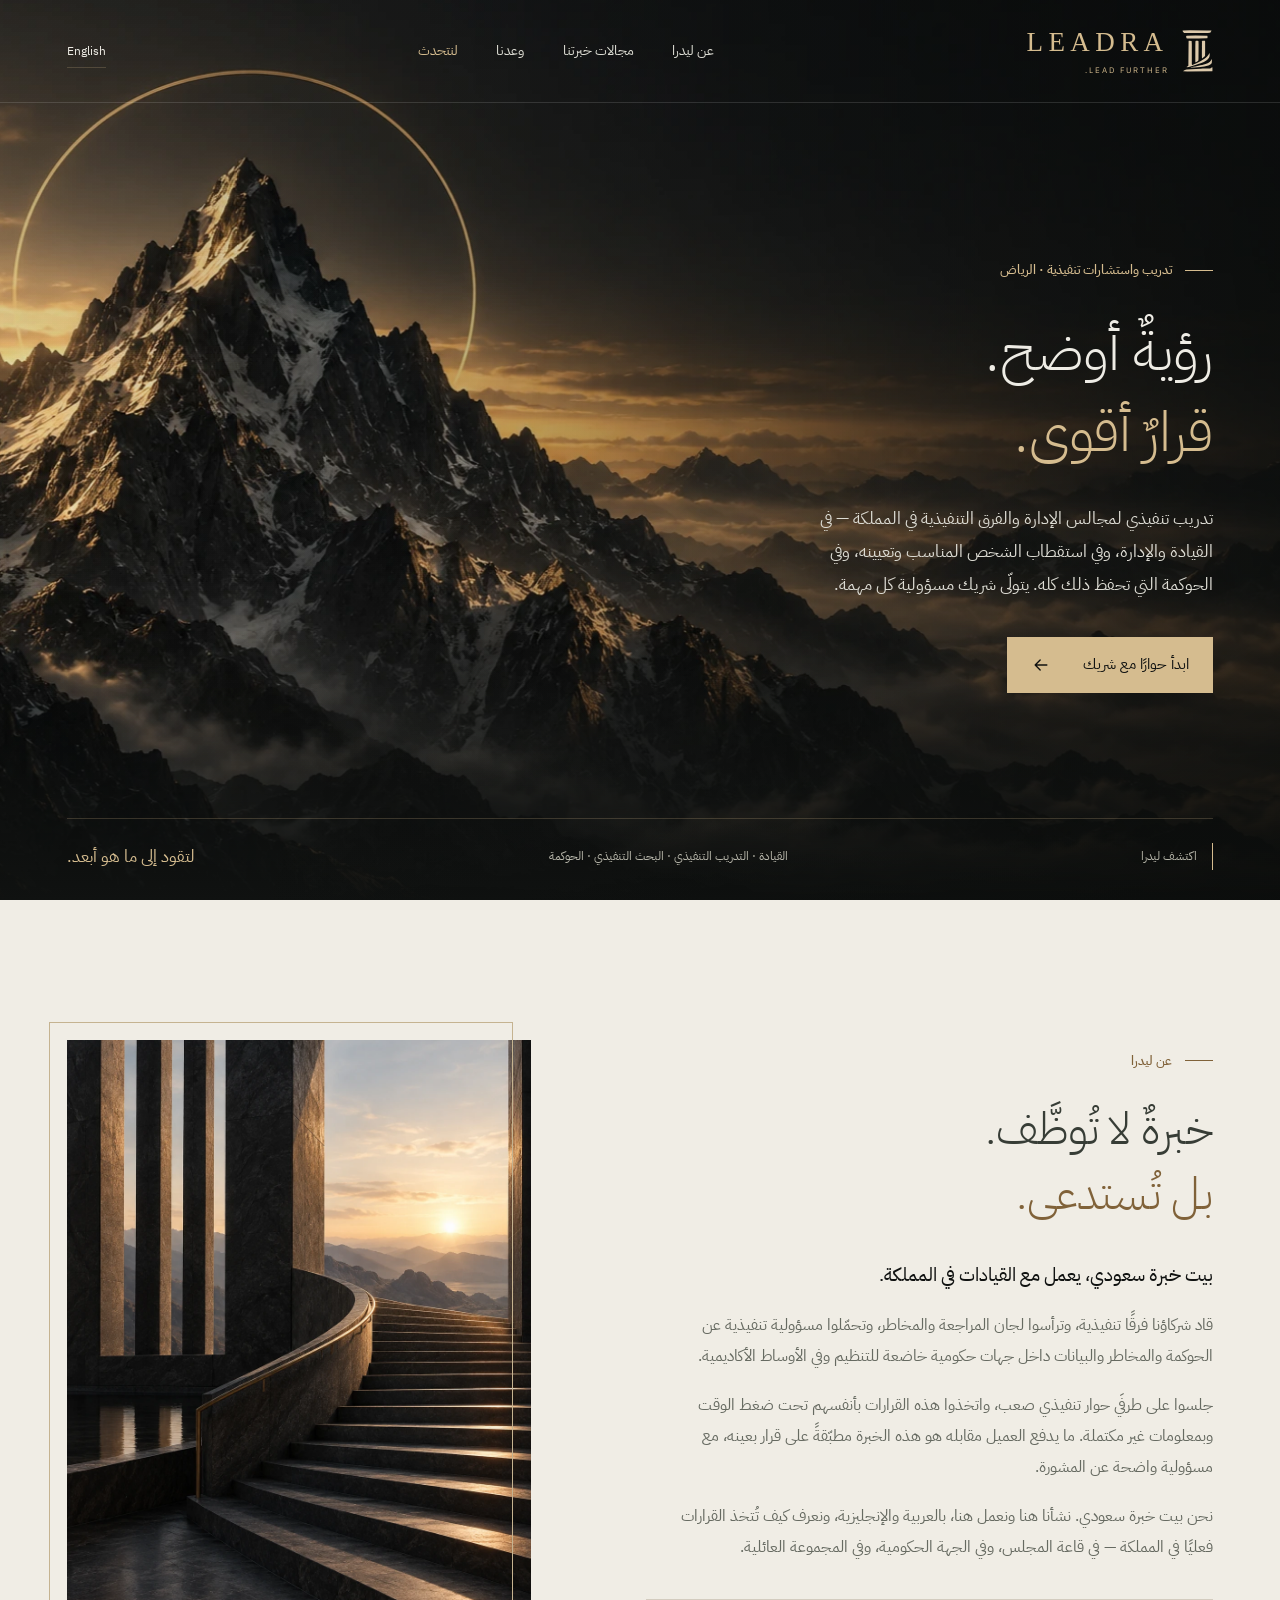
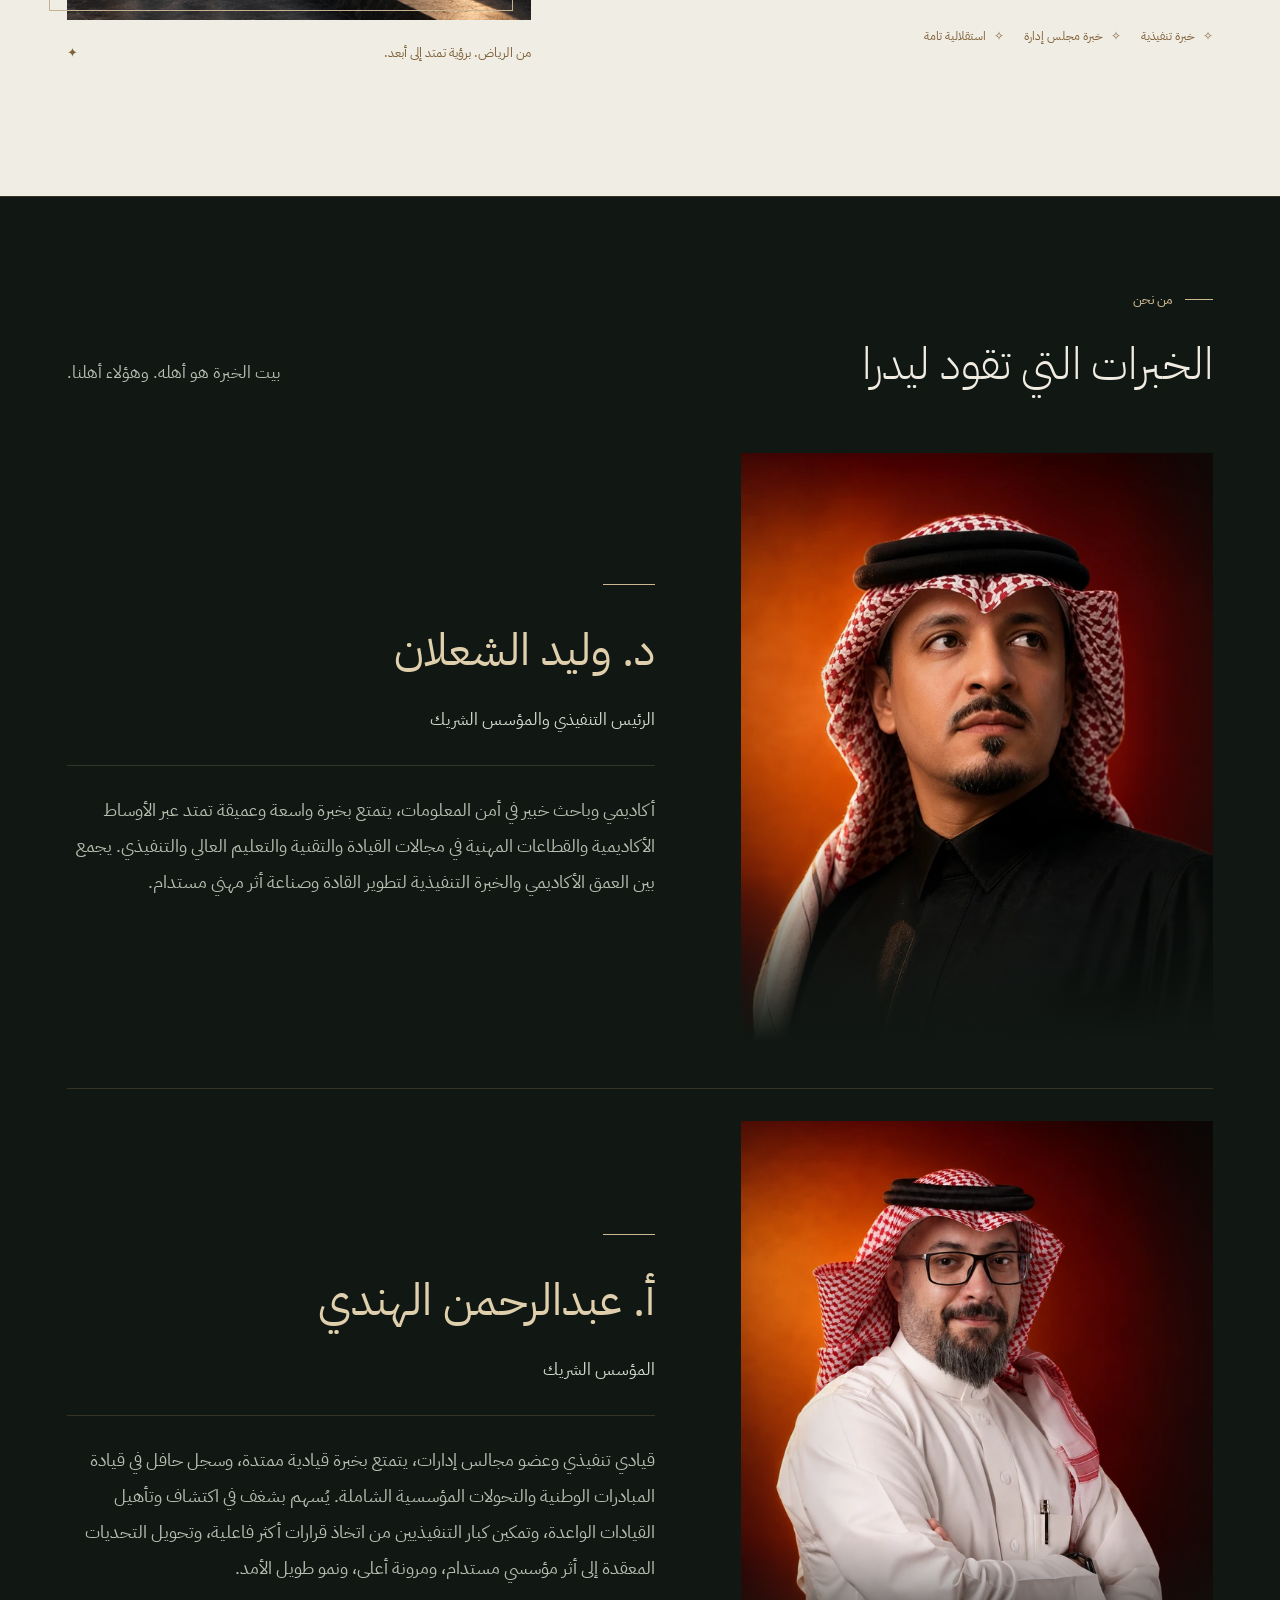
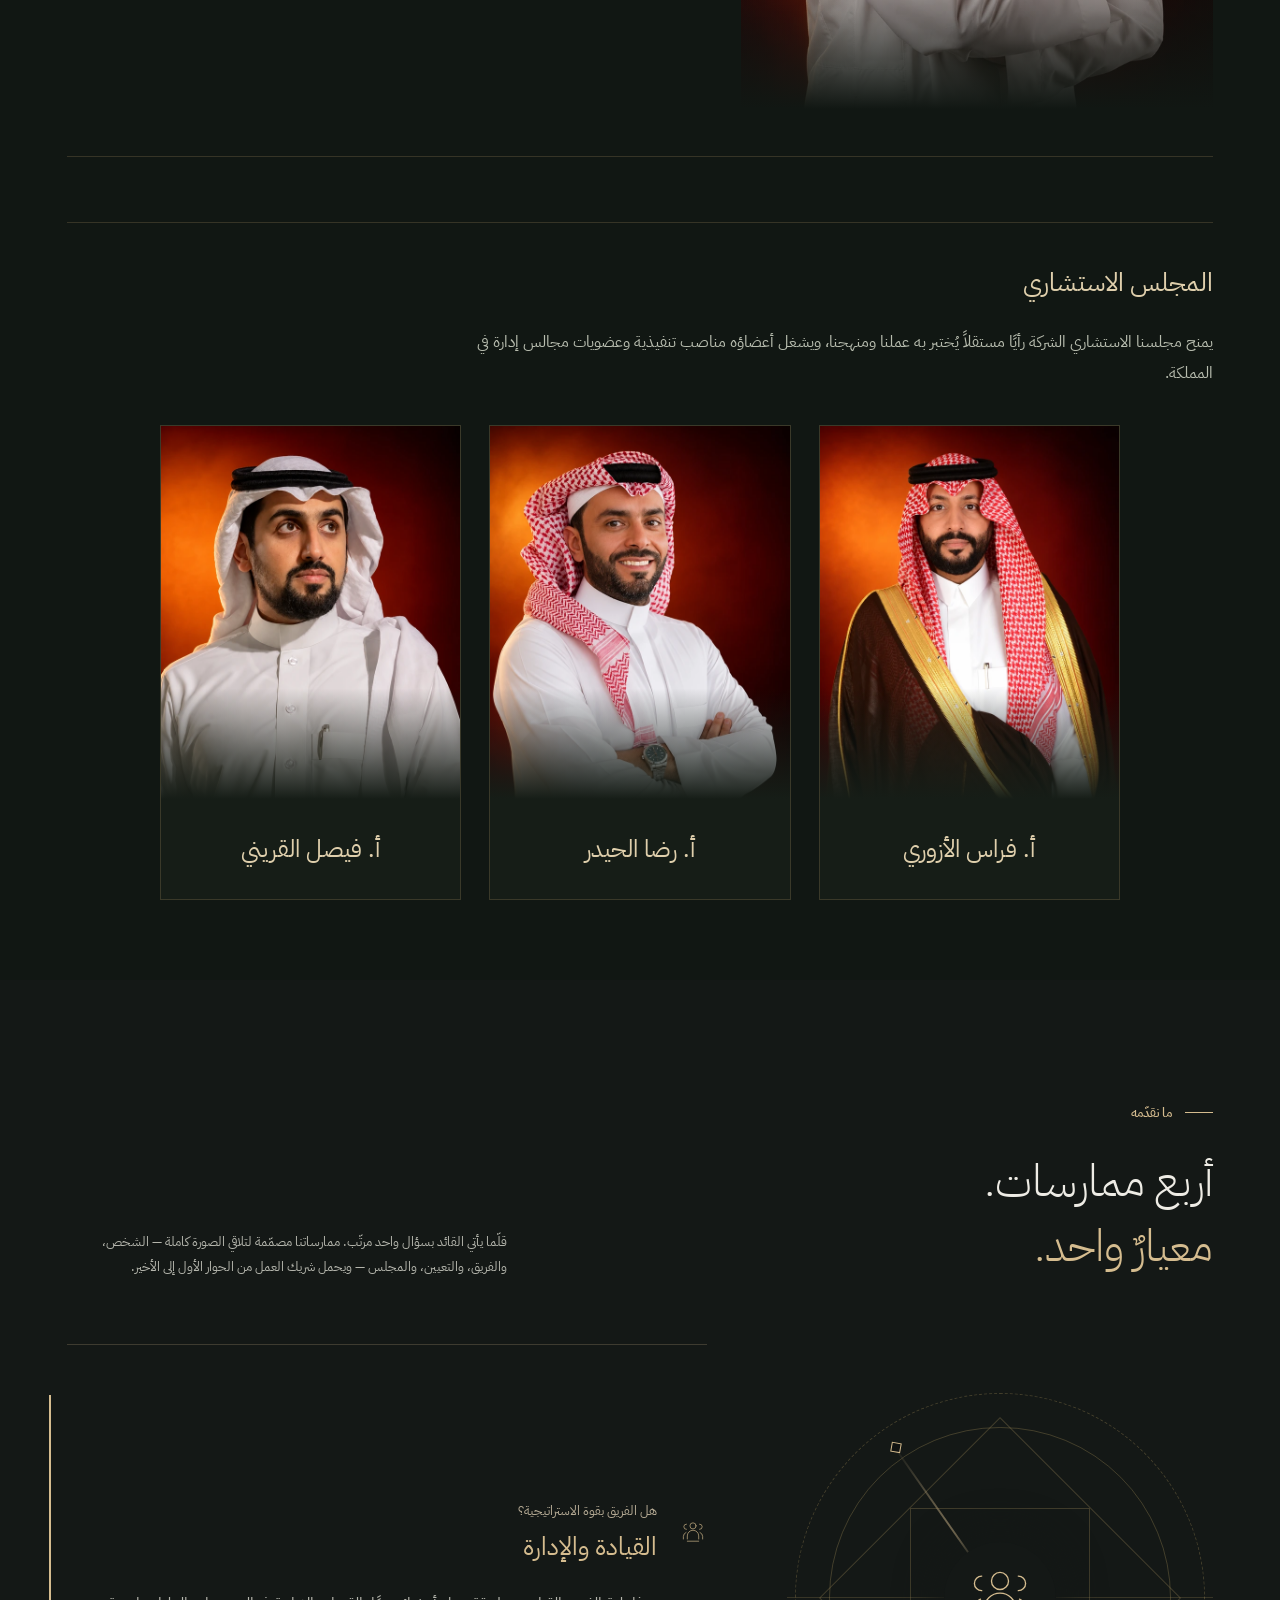
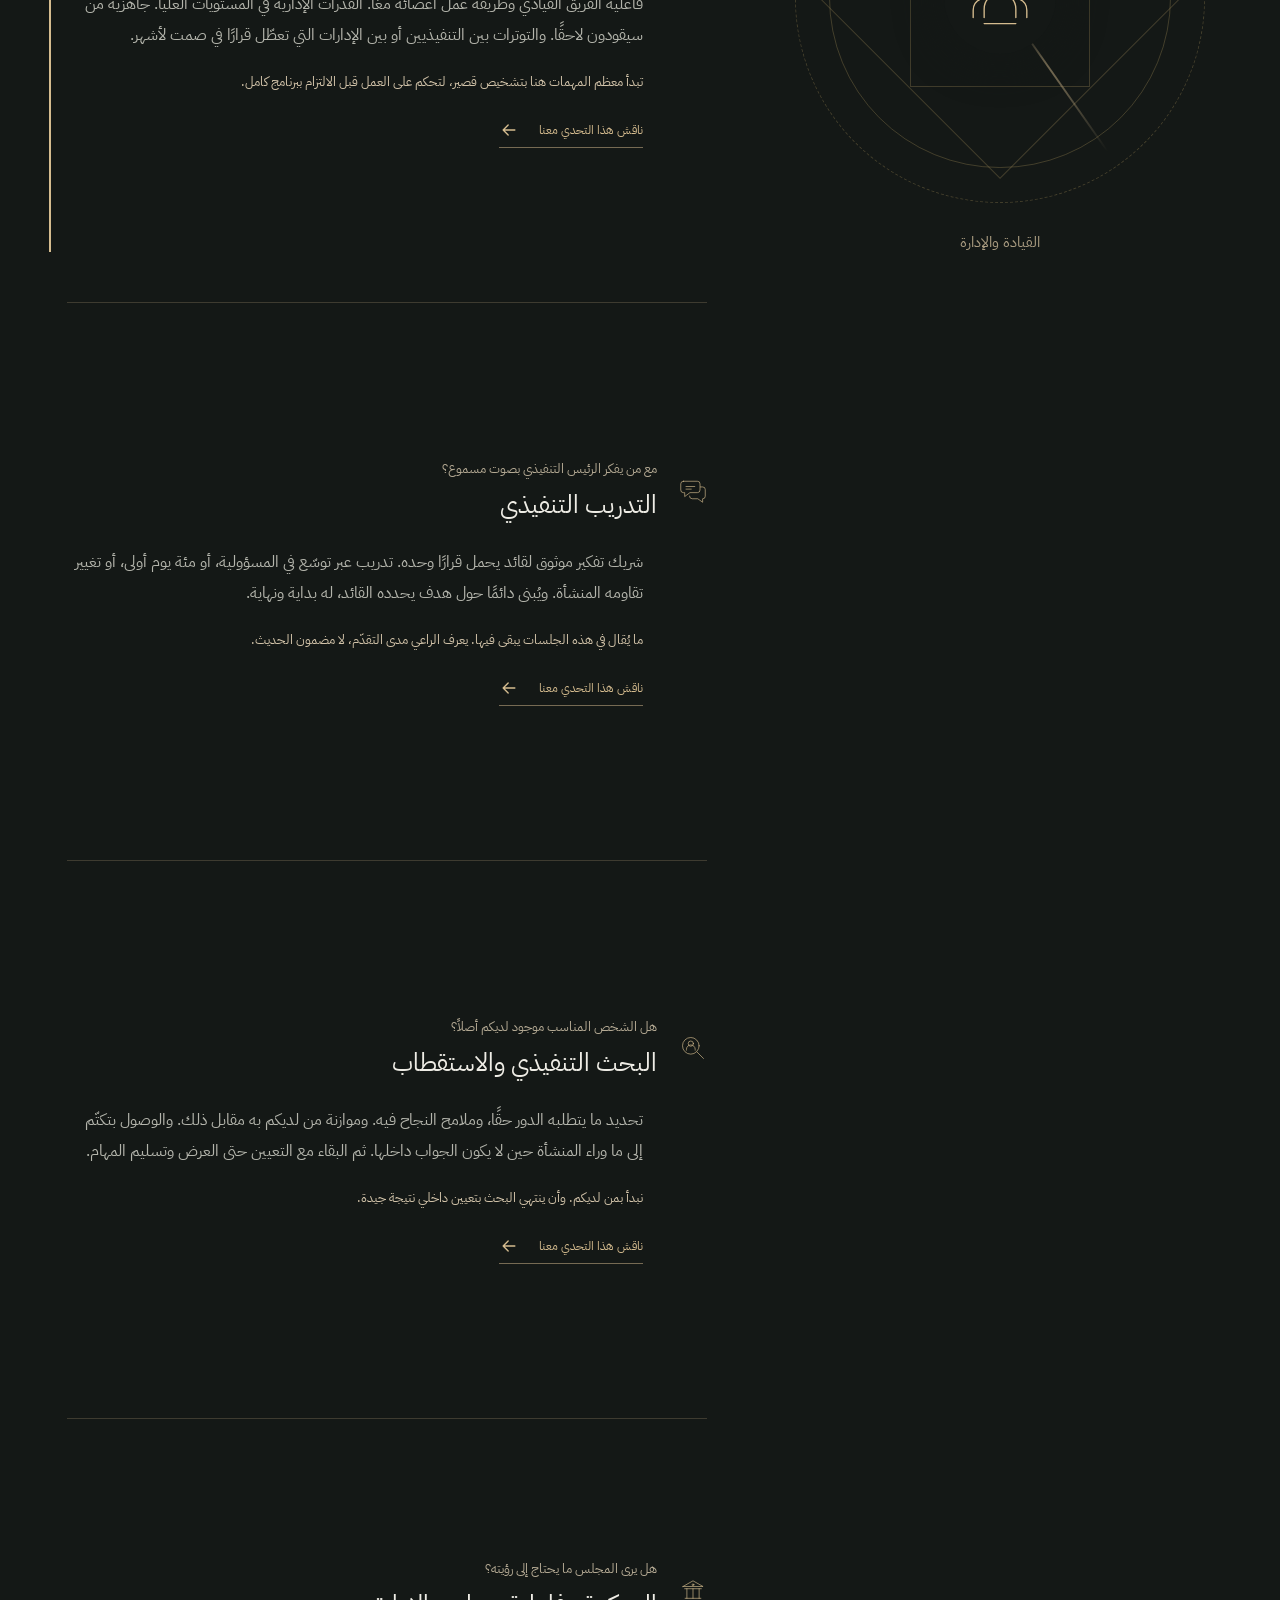
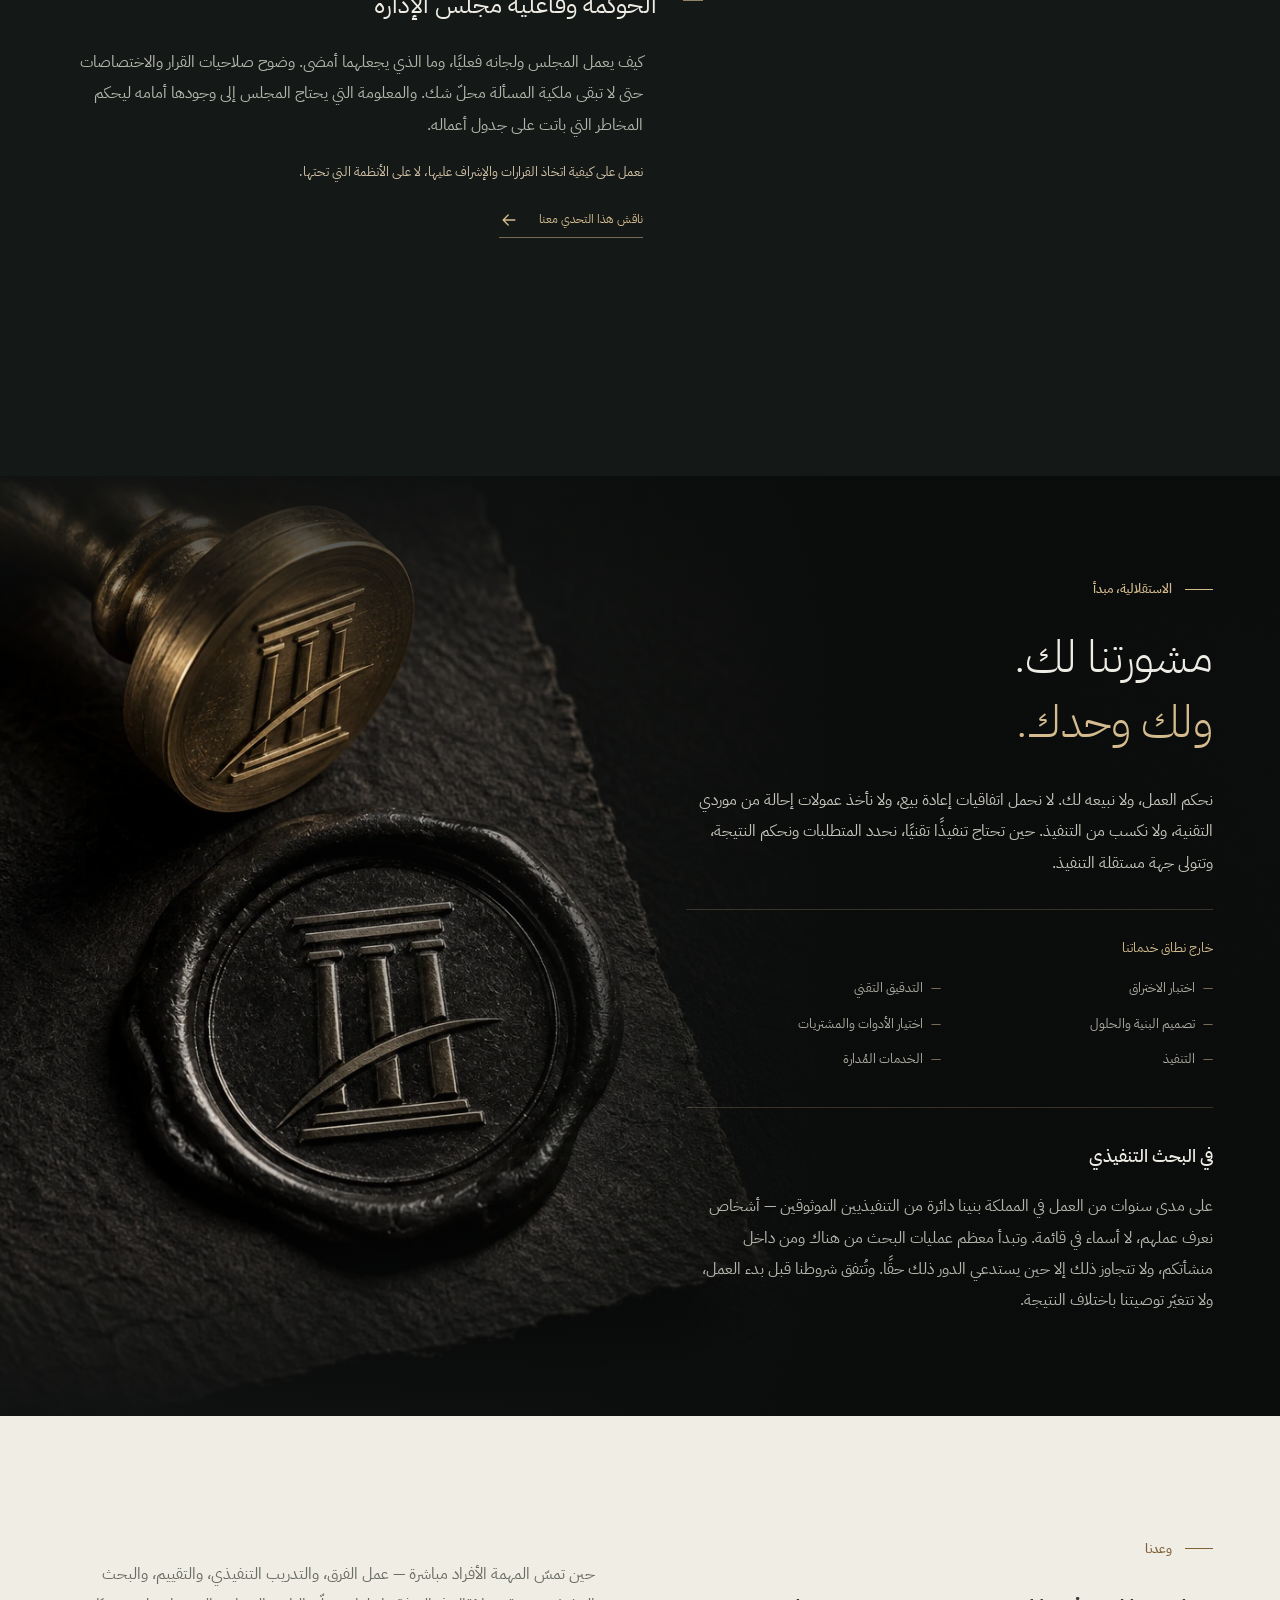
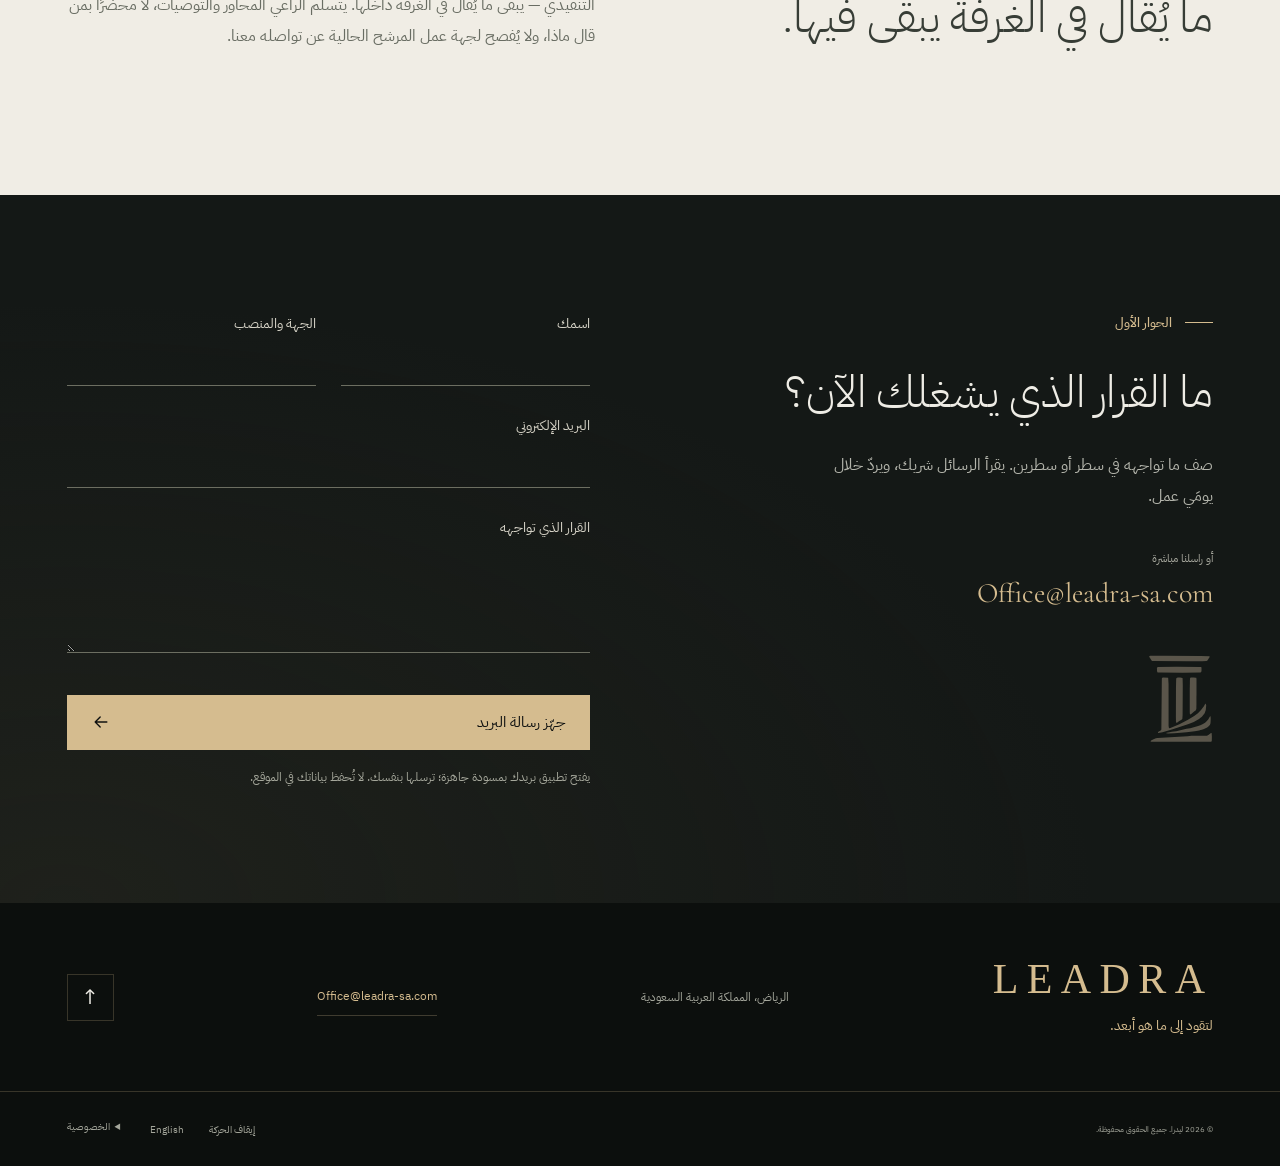
==== index-ar.html @ c4c1da55 "Correct Arabic Lead Further tagline throughout the page" ====
<!doctype html>
<html lang="ar" dir="rtl"><head><meta charset="utf-8"><meta name="viewport" content="width=device-width,initial-scale=1"><meta name="theme-color" content="#101211"><title>ليدرا — التدريب التنفيذي والقيادة والبحث التنفيذي والحوكمة | الرياض</title><meta name="description" content="بيت خبرة سعودي يعمل مع مجالس الإدارة والفرق التنفيذية في القيادة والإدارة، والتدريب التنفيذي، والبحث التنفيذي، وفاعلية مجلس الإدارة."><link rel="icon" type="image/svg+xml" href="assets/favicon.svg?v=2"><link rel="icon" type="image/png" sizes="32x32" href="assets/icon-32.png"><link rel="apple-touch-icon" sizes="180x180" href="assets/icon-180.png"><link rel="canonical" href="https://leadra-sa.com/index-ar.html"><meta property="og:type" content="website"><meta property="og:site_name" content="LEADRA"><meta property="og:locale" content="ar_SA"><meta property="og:title" content="ليدرا — التدريب التنفيذي والقيادة والبحث التنفيذي والحوكمة | الرياض"><meta property="og:description" content="بيت خبرة سعودي يعمل مع مجالس الإدارة والفرق التنفيذية في القيادة والإدارة، والتدريب التنفيذي، والبحث التنفيذي، وفاعلية مجلس الإدارة."><meta property="og:url" content="https://leadra-sa.com/index-ar.html"><meta property="og:image" content="https://leadra-sa.com/assets/leadra-social.png"><meta property="og:image:type" content="image/png"><meta property="og:image:width" content="1200"><meta property="og:image:height" content="630"><meta property="og:image:alt" content="LEADRA — gold logo on a dark background"><meta name="twitter:card" content="summary_large_image"><meta name="twitter:title" content="ليدرا — التدريب التنفيذي والقيادة والبحث التنفيذي والحوكمة | الرياض"><meta name="twitter:description" content="بيت خبرة سعودي يعمل مع مجالس الإدارة والفرق التنفيذية في القيادة والإدارة، والتدريب التنفيذي، والبحث التنفيذي، وفاعلية مجلس الإدارة."><meta name="twitter:image" content="https://leadra-sa.com/assets/leadra-social.png"><link rel="alternate" hreflang="ar" href="index-ar.html"><link rel="alternate" hreflang="en" href="index.html"><link rel="preload" as="image" href="assets/editorial/summit.webp"><link rel="stylesheet" href="site.css?v=0bd4462b750d"><script src="site.js?v=f77f98cba923" defer></script></head>
<body><a class="skip" href="#main">انتقل إلى المحتوى</a><div class="reading-progress" aria-hidden="true"></div>
<header class="header"><div class="header-inner"><a class="brand" href="index-ar.html" aria-label="ليدرا"><img src="assets/logo-champagne.svg" width="33" height="45" alt=""><span>LEADRA<small>LEAD FURTHER.</small></span></a><nav id="navigation" aria-label="التنقل الرئيسي"><a href="#about">عن ليدرا</a><a href="#expertise">مجالات خبرتنا</a><a href="#approach">وعدنا</a><a href="#contact">لنتحدث</a></nav><div class="header-actions"><a class="language" href="index.html" lang="en">English</a><button class="menu-toggle" aria-expanded="false" aria-controls="navigation" aria-label="القائمة"><span></span><span></span></button></div></div></header>
<main id="main">
<section class="hero" aria-labelledby="hero-title"><div class="hero-image" aria-hidden="true"></div><div class="hero-shade" aria-hidden="true"></div><div class="hero-inner"><div class="hero-copy"><p class="eyebrow entrance">تدريب واستشارات تنفيذية · الرياض</p><h1 id="hero-title" class="entrance">رؤيةٌ أوضح. <br><em>قرارٌ أقوى.</em></h1><p class="hero-intro entrance">تدريب تنفيذي لمجالس الإدارة والفرق التنفيذية في المملكة — في القيادة والإدارة، وفي استقطاب الشخص المناسب وتعيينه، وفي الحوكمة التي تحفظ ذلك كله. يتولّى شريك مسؤولية كل مهمة.</p><a class="button entrance" href="#contact">ابدأ حوارًا مع شريك<span class="arrow" aria-hidden="true"><svg width="20" height="20" viewbox="0 0 24 24" fill="none" stroke="currentColor" stroke-width="1.65" stroke-linecap="round" stroke-linejoin="round" focusable="false" aria-hidden="true"><path d="M5 12h14m-6-6 6 6-6 6"></path></svg></span></a></div></div><div class="hero-bottom"><a href="#about" class="scroll-cue"><span class="scroll-line" aria-hidden="true"></span>اكتشف ليدرا</a><span class="hero-foot">القيادة · التدريب التنفيذي · البحث التنفيذي · الحوكمة</span><span class="signature">لتقود إلى ما هو أبعد.</span></div></section>
<section class="about section-light" id="about"><div class="section-shell about-grid"><div class="about-copy"><p class="eyebrow reveal">عن ليدرا</p><h2 class="reveal">خبرةٌ لا تُوظَّف. <br><em>بل تُستدعى.</em></h2><p class="lead reveal">بيت خبرة سعودي، يعمل مع القيادات في المملكة.</p><p class="reveal">قاد شركاؤنا فرقًا تنفيذية، وترأسوا لجان المراجعة والمخاطر، وتحمّلوا مسؤولية تنفيذية عن الحوكمة والمخاطر والبيانات داخل جهات حكومية خاضعة للتنظيم وفي الأوساط الأكاديمية.</p><p class="reveal">جلسوا على طرفَي حوار تنفيذي صعب، واتخذوا هذه القرارات بأنفسهم تحت ضغط الوقت وبمعلومات غير مكتملة. ما يدفع العميل مقابله هو هذه الخبرة مطبّقةً على قرار بعينه، مع مسؤولية واضحة عن المشورة.</p><p class="reveal">نحن بيت خبرة سعودي. نشأنا هنا ونعمل هنا، بالعربية والإنجليزية، ونعرف كيف تُتخذ القرارات فعليًا في المملكة — في قاعة المجلس، وفي الجهة الحكومية، وفي المجموعة العائلية.</p><div class="expertise-tags reveal"><span>خبرة تنفيذية</span><span>خبرة مجلس إدارة</span><span>استقلالية تامة</span></div></div><figure class="architecture reveal"><div class="image-window"><img src="assets/editorial/perspective.webp" width="1024" height="1536" loading="lazy" alt="درج منحني بين أعمدة حجرية ينفتح على أفق جبلي مضاء"></div><figcaption><span>من الرياض. برؤية تمتد إلى أبعد.</span><span aria-hidden="true">✦</span></figcaption></figure></div></section>
<section id="people" class="people section-light" aria-labelledby="people-title"><div class="section-shell people-grid"><div class="people-heading"><p class="eyebrow reveal">من نحن</p><h2 id="people-title" class="reveal">الخبرات التي تقود ليدرا</h2><p class="lead reveal">بيت الخبرة هو أهله. وهؤلاء أهلنا.</p></div><div class="founder-cards reveal"><article class="person-card person-card--profile" aria-labelledby="waleed-name"><figure class="profile-portrait"><img src="assets/team/waleed-alshalan-960.webp" srcset="assets/team/waleed-alshalan-640.webp 640w, assets/team/waleed-alshalan-960.webp 960w, assets/team/waleed-alshalan-1440.webp 1440w" sizes="(max-width:600px) 90vw, (max-width:900px) 40vw, 42vw" width="2046" height="3074" loading="lazy" decoding="async" alt="د. وليد الشعلان"></figure><div class="person-card-copy"><h3 class="person-card-name" id="waleed-name">د. وليد الشعلان</h3><p class="person-card-role">الرئيس التنفيذي والمؤسس الشريك</p><p class="person-card-bio">أكاديمي وباحث خبير في أمن المعلومات، يتمتع بخبرة واسعة وعميقة تمتد عبر الأوساط الأكاديمية والقطاعات المهنية في مجالات القيادة والتقنية والتعليم العالي والتنفيذي. يجمع بين العمق الأكاديمي والخبرة التنفيذية لتطوير القادة وصناعة أثر مهني مستدام.</p></div></article><article class="person-card person-card--profile" aria-labelledby="alhindi-name"><figure class="profile-portrait"><img src="assets/team/abdulrahman-alhindi-960.webp" srcset="assets/team/abdulrahman-alhindi-640.webp 640w, assets/team/abdulrahman-alhindi-960.webp 960w, assets/team/abdulrahman-alhindi-1024.webp 1024w" sizes="(max-width:600px) 90vw, (max-width:900px) 40vw, 42vw" width="1024" height="1536" loading="lazy" decoding="async" alt="أ. عبدالرحمن الهندي"></figure><div class="person-card-copy"><h3 class="person-card-name" id="alhindi-name">أ. عبدالرحمن الهندي</h3><p class="person-card-role">المؤسس الشريك</p><p class="person-card-bio">قيادي تنفيذي وعضو مجالس إدارات، يتمتع بخبرة قيادية ممتدة، وسجل حافل في قيادة المبادرات الوطنية والتحولات المؤسسية الشاملة. يُسهم بشغف في اكتشاف وتأهيل القيادات الواعدة، وتمكين كبار التنفيذيين من اتخاذ قرارات أكثر فاعلية، وتحويل التحديات المعقدة إلى أثر مؤسسي مستدام، ومرونة أعلى، ونمو طويل الأمد.</p></div></article></div><div class="advisory-copy reveal"><h3>المجلس الاستشاري</h3><p>يمنح مجلسنا الاستشاري الشركة رأيًا مستقلاً يُختبر به عملنا ومنهجنا، ويشغل أعضاؤه مناصب تنفيذية وعضويات مجالس إدارة في المملكة.</p><div class="advisory-cards"><article class="person-card person-card--profile" aria-labelledby="feras-name"><figure class="profile-portrait"><img src="assets/team/feras-alazwari-960.webp" srcset="assets/team/feras-alazwari-640.webp 640w, assets/team/feras-alazwari-960.webp 960w, assets/team/feras-alazwari-1024.webp 1024w" sizes="(max-width:600px) 90vw, (max-width:900px) 40vw, 42vw" width="1024" height="1536" loading="lazy" decoding="async" alt="أ. فراس الأزوري"></figure><div class="person-card-copy"><h3 class="person-card-name" id="feras-name">أ. فراس الأزوري</h3></div></article><article class="person-card person-card--profile" aria-labelledby="redha-alhaidar-name"><figure class="profile-portrait"><img src="assets/team/redha-alhaidar-960.webp" srcset="assets/team/redha-alhaidar-640.webp 640w, assets/team/redha-alhaidar-960.webp 960w, assets/team/redha-alhaidar-1024.webp 1024w" sizes="(max-width:600px) 85vw, 300px" width="1024" height="1536" loading="lazy" decoding="async" alt="أ. رضا الحيدر"></figure><div class="person-card-copy"><h3 class="person-card-name" id="redha-alhaidar-name">أ. رضا الحيدر</h3></div></article><article class="person-card person-card--profile" aria-labelledby="faisal-alquraini-name"><figure class="profile-portrait"><img src="assets/team/faisal-alquraini-960.webp" srcset="assets/team/faisal-alquraini-640.webp 640w, assets/team/faisal-alquraini-960.webp 960w, assets/team/faisal-alquraini-1024.webp 1024w" sizes="(max-width:600px) 85vw, 300px" width="1024" height="1536" loading="lazy" decoding="async" alt="أ. فيصل القريني"></figure><div class="person-card-copy"><h3 class="person-card-name" id="faisal-alquraini-name">أ. فيصل القريني</h3></div></article></div></div></div></section><section class="expertise" id="expertise"><div class="section-shell"><div class="section-heading"><div><p class="eyebrow reveal">ما نقدّمه</p><h2 class="reveal">أربع ممارسات. <br><em>معيارٌ واحد.</em></h2></div><p class="section-intro reveal">قلّما يأتي القائد بسؤال واحد مرتّب. ممارساتنا مصمّمة لتلاقي الصورة كاملة — الشخص، والفريق، والتعيين، والمجلس — ويحمل شريك العمل من الحوار الأول إلى الأخير.</p></div><div class="expertise-grid"><div class="compass-art" data-active="0" aria-hidden="true"><div class="compass-orbit orbit-outer"></div><div class="compass-orbit orbit-inner"></div><div class="compass-cross"></div><div class="compass-needle"></div><div class="compass-core"><span class="compass-glyph glyph-0"><svg width="24" height="24" viewbox="0 0 64 64" fill="none" stroke="currentColor" stroke-width="1.5" stroke-linecap="round" stroke-linejoin="round" aria-hidden="true"><circle cx="32" cy="18" r="7"></circle><path d="M19 48v-7a13 13 0 0 1 26 0v7M10 48v-6a10 10 0 0 1 6-9m38 15v-6a10 10 0 0 0-6-9"></path><path d="M17 14a6 6 0 0 0 0 12m30-12a6 6 0 0 1 0 12M19 53h26"></path></svg></span><span class="compass-glyph glyph-1"><svg width="24" height="24" viewbox="0 0 64 64" fill="none" stroke="currentColor" stroke-width="1.5" stroke-linecap="round" stroke-linejoin="round" aria-hidden="true"><path d="M10 12h32a6 6 0 0 1 6 6v14a6 6 0 0 1-6 6H25l-12 9V38h-3a6 6 0 0 1-6-6V18a6 6 0 0 1 6-6Z"></path><path d="M49 25h5a6 6 0 0 1 6 6v15a6 6 0 0 1-6 6v8l-11-8H30a6 6 0 0 1-6-6M16 24h20M16 30h12"></path></svg></span><span class="compass-glyph glyph-2"><svg width="24" height="24" viewbox="0 0 64 64" fill="none" stroke="currentColor" stroke-width="1.5" stroke-linecap="round" stroke-linejoin="round" aria-hidden="true"><circle cx="27" cy="27" r="19"></circle><path d="m41 41 15 15"></path><circle cx="27" cy="22" r="6"></circle><path d="M17 37v-2a10 10 0 0 1 20 0v2"></path></svg></span><span class="compass-glyph glyph-3"><svg width="24" height="24" viewbox="0 0 64 64" fill="none" stroke="currentColor" stroke-width="1.5" stroke-linecap="round" stroke-linejoin="round" aria-hidden="true"><path d="M9 24 32 11l23 13H9Z"></path><path d="M13 29h38M14 51h36M10 56h44M18 29v22m14-22v22m14-22v22"></path><circle cx="32" cy="20" r="2"></circle></svg></span></div><div class="compass-caption"><span class="compass-label label-0">القيادة والإدارة</span><span class="compass-label label-1">التدريب التنفيذي</span><span class="compass-label label-2">البحث التنفيذي والاستقطاب</span><span class="compass-label label-3">الحوكمة وفاعلية مجلس الإدارة</span></div></div><div class="practices"><article class="practice" id="practice-0" aria-labelledby="practice-title-0"><div class="practice-heading"><span class="practice-icon" aria-hidden="true"><svg width="24" height="24" viewbox="0 0 64 64" fill="none" stroke="currentColor" stroke-width="1.5" stroke-linecap="round" stroke-linejoin="round" aria-hidden="true"><circle cx="32" cy="18" r="7"></circle><path d="M19 48v-7a13 13 0 0 1 26 0v7M10 48v-6a10 10 0 0 1 6-9m38 15v-6a10 10 0 0 0-6-9"></path><path d="M17 14a6 6 0 0 0 0 12m30-12a6 6 0 0 1 0 12M19 53h26"></path></svg></span><div><p class="practice-question">هل الفريق بقوة الاستراتيجية؟</p><h3 id="practice-title-0">القيادة والإدارة</h3></div></div><div class="practice-content"><p>فاعلية الفريق القيادي وطريقة عمل أعضائه معًا. القدرات الإدارية في المستويات العليا. جاهزية من سيقودون لاحقًا. والتوترات بين التنفيذيين أو بين الإدارات التي تعطّل قرارًا في صمت لأشهر.</p><p class="who">تبدأ معظم المهمات هنا بتشخيص قصير، لتحكم على العمل قبل الالتزام ببرنامج كامل.</p><a class="text-link" href="#contact">ناقش هذا التحدي معنا <span class="arrow" aria-hidden="true"><svg width="20" height="20" viewbox="0 0 24 24" fill="none" stroke="currentColor" stroke-width="1.65" stroke-linecap="round" stroke-linejoin="round" focusable="false" aria-hidden="true"><path d="M5 12h14m-6-6 6 6-6 6"></path></svg></span></a></div></article><article class="practice" id="practice-1" aria-labelledby="practice-title-1"><div class="practice-heading"><span class="practice-icon" aria-hidden="true"><svg width="24" height="24" viewbox="0 0 64 64" fill="none" stroke="currentColor" stroke-width="1.5" stroke-linecap="round" stroke-linejoin="round" aria-hidden="true"><path d="M10 12h32a6 6 0 0 1 6 6v14a6 6 0 0 1-6 6H25l-12 9V38h-3a6 6 0 0 1-6-6V18a6 6 0 0 1 6-6Z"></path><path d="M49 25h5a6 6 0 0 1 6 6v15a6 6 0 0 1-6 6v8l-11-8H30a6 6 0 0 1-6-6M16 24h20M16 30h12"></path></svg></span><div><p class="practice-question">مع من يفكر الرئيس التنفيذي بصوت مسموع؟</p><h3 id="practice-title-1">التدريب التنفيذي</h3></div></div><div class="practice-content"><p>شريك تفكير موثوق لقائد يحمل قرارًا وحده. تدريب عبر توسّع في المسؤولية، أو مئة يوم أولى، أو تغيير تقاومه المنشأة. ويُبنى دائمًا حول هدف يحدده القائد، له بداية ونهاية.</p><p class="who">ما يُقال في هذه الجلسات يبقى فيها. يعرف الراعي مدى التقدّم، لا مضمون الحديث.</p><a class="text-link" href="#contact">ناقش هذا التحدي معنا <span class="arrow" aria-hidden="true"><svg width="20" height="20" viewbox="0 0 24 24" fill="none" stroke="currentColor" stroke-width="1.65" stroke-linecap="round" stroke-linejoin="round" focusable="false" aria-hidden="true"><path d="M5 12h14m-6-6 6 6-6 6"></path></svg></span></a></div></article><article class="practice" id="practice-2" aria-labelledby="practice-title-2"><div class="practice-heading"><span class="practice-icon" aria-hidden="true"><svg width="24" height="24" viewbox="0 0 64 64" fill="none" stroke="currentColor" stroke-width="1.5" stroke-linecap="round" stroke-linejoin="round" aria-hidden="true"><circle cx="27" cy="27" r="19"></circle><path d="m41 41 15 15"></path><circle cx="27" cy="22" r="6"></circle><path d="M17 37v-2a10 10 0 0 1 20 0v2"></path></svg></span><div><p class="practice-question">هل الشخص المناسب موجود لديكم أصلاً؟</p><h3 id="practice-title-2">البحث التنفيذي والاستقطاب</h3></div></div><div class="practice-content"><p>تحديد ما يتطلبه الدور حقًا، وملامح النجاح فيه. وموازنة من لديكم به مقابل ذلك. والوصول بتكتّم إلى ما وراء المنشأة حين لا يكون الجواب داخلها. ثم البقاء مع التعيين حتى العرض وتسليم المهام.</p><p class="who">نبدأ بمن لديكم. وأن ينتهي البحث بتعيين داخلي نتيجة جيدة.</p><a class="text-link" href="#contact">ناقش هذا التحدي معنا <span class="arrow" aria-hidden="true"><svg width="20" height="20" viewbox="0 0 24 24" fill="none" stroke="currentColor" stroke-width="1.65" stroke-linecap="round" stroke-linejoin="round" focusable="false" aria-hidden="true"><path d="M5 12h14m-6-6 6 6-6 6"></path></svg></span></a></div></article><article class="practice" id="practice-3" aria-labelledby="practice-title-3"><div class="practice-heading"><span class="practice-icon" aria-hidden="true"><svg width="24" height="24" viewbox="0 0 64 64" fill="none" stroke="currentColor" stroke-width="1.5" stroke-linecap="round" stroke-linejoin="round" aria-hidden="true"><path d="M9 24 32 11l23 13H9Z"></path><path d="M13 29h38M14 51h36M10 56h44M18 29v22m14-22v22m14-22v22"></path><circle cx="32" cy="20" r="2"></circle></svg></span><div><p class="practice-question">هل يرى المجلس ما يحتاج إلى رؤيته؟</p><h3 id="practice-title-3">الحوكمة وفاعلية مجلس الإدارة</h3></div></div><div class="practice-content"><p>كيف يعمل المجلس ولجانه فعليًا، وما الذي يجعلهما أمضى. وضوح صلاحيات القرار والاختصاصات حتى لا تبقى ملكية المسألة محلّ شك. والمعلومة التي يحتاج المجلس إلى وجودها أمامه ليحكم المخاطر التي باتت على جدول أعماله.</p><p class="who">نعمل على كيفية اتخاذ القرارات والإشراف عليها، لا على الأنظمة التي تحتها.</p><a class="text-link" href="#contact">ناقش هذا التحدي معنا <span class="arrow" aria-hidden="true"><svg width="20" height="20" viewbox="0 0 24 24" fill="none" stroke="currentColor" stroke-width="1.65" stroke-linecap="round" stroke-linejoin="round" focusable="false" aria-hidden="true"><path d="M5 12h14m-6-6 6 6-6 6"></path></svg></span></a></div></article></div></div></div></section>
<section class="independence" id="independence"><div class="seal-image" aria-hidden="true"></div><div class="section-shell independence-inner"><div class="independence-copy"><p class="eyebrow reveal">الاستقلالية، مبدأ</p><h2 class="reveal">مشورتنا لك.<br><em>ولك وحدك.</em></h2><p class="reveal">نحكم العمل، ولا نبيعه لك. لا نحمل اتفاقيات إعادة بيع، ولا نأخذ عمولات إحالة من موردي التقنية، ولا نكسب من التنفيذ. حين تحتاج تنفيذًا تقنيًا، نحدد المتطلبات ونحكم النتيجة، وتتولى جهة مستقلة التنفيذ.</p><div class="scope reveal"><h3>خارج نطاق خدماتنا</h3><ul><li>اختبار الاختراق</li><li>التدقيق التقني</li><li>تصميم البنية والحلول</li><li>اختيار الأدوات والمشتريات</li><li>التنفيذ</li><li>الخدمات المُدارة</li></ul></div><div class="search-note reveal"><h3>في البحث التنفيذي</h3><p>على مدى سنوات من العمل في المملكة بنينا دائرة من التنفيذيين الموثوقين — أشخاص نعرف عملهم، لا أسماء في قائمة. وتبدأ معظم عمليات البحث من هناك ومن داخل منشأتكم، ولا تتجاوز ذلك إلا حين يستدعي الدور ذلك حقًا. وتُتفق شروطنا قبل بدء العمل، ولا تتغيّر توصيتنا باختلاف النتيجة.</p></div></div></div></section>
<section class="approach section-light promise" id="approach" aria-labelledby="promise-title"><div class="section-shell promise-grid"><div class="promise-heading"><p class="eyebrow reveal">وعدنا</p><h2 id="promise-title" class="reveal">ما يُقال في الغرفة يبقى فيها.</h2></div><p class="promise-body reveal">حين تمسّ المهمة الأفراد مباشرة — عمل الفرق، والتدريب التنفيذي، والتقييم، والبحث التنفيذي — يبقى ما يُقال في الغرفة داخلها. يتسلّم الراعي المحاور والتوصيات، لا محضرًا بمن قال ماذا، ولا يُفصح لجهة عمل المرشح الحالية عن تواصله معنا.</p></div></section>
<section class="contact" id="contact"><div class="section-shell contact-grid"><div class="contact-copy"><p class="eyebrow reveal">الحوار الأول</p><h2 class="reveal">ما القرار الذي يشغلك الآن؟</h2><p class="reveal">صف ما تواجهه في سطر أو سطرين. يقرأ الرسائل شريك، ويردّ خلال يومَي عمل.</p><div class="direct-contact"><small>أو راسلنا مباشرة</small><a href="mailto:Office@leadra-sa.com" dir="ltr">Office@leadra-sa.com</a></div><div class="contact-mark" aria-hidden="true"><img src="assets/logo-champagne.svg" width="89" height="120" alt=""></div></div><form class="contact-form" action="mailto:Office@leadra-sa.com" method="get"><div class="form-pair"><div class="field"><label for="name">اسمك</label><input id="name" name="name" autocomplete="name" maxlength="100" required></div><div class="field"><label for="org">الجهة والمنصب</label><input id="org" name="org" autocomplete="organization" maxlength="180" required></div></div><div class="field"><label for="email">البريد الإلكتروني</label><input id="email" name="email" type="email" dir="ltr" autocomplete="email" maxlength="180" required></div><div class="field"><label for="question">القرار الذي تواجهه</label><textarea id="question" name="question" rows="3" maxlength="1800" required></textarea></div><button class="button" type="submit">جهّز رسالة البريد<span class="arrow" aria-hidden="true"><svg width="20" height="20" viewbox="0 0 24 24" fill="none" stroke="currentColor" stroke-width="1.65" stroke-linecap="round" stroke-linejoin="round" focusable="false" aria-hidden="true"><path d="M5 12h14m-6-6 6 6-6 6"></path></svg></span></button><p class="form-hint">يفتح تطبيق بريدك بمسودة جاهزة؛ ترسلها بنفسك. لا تُحفظ بياناتك في الموقع.</p><div id="draft-result" hidden><p role="status" id="draft-status"></p><textarea id="draft-text" readonly aria-label="مسودة الرسالة" rows="6"></textarea><button type="button" class="text-link copy-draft">نسخ الرسالة</button></div><noscript><p>أو راسلنا مباشرة: <a href="mailto:Office@leadra-sa.com">Office@leadra-sa.com</a></p></noscript></form></div></section>
</main><footer><div class="footer-top section-shell"><a class="footer-wordmark" href="#main">LEADRA<span>لتقود إلى ما هو أبعد.</span></a><p>الرياض، المملكة العربية السعودية</p><a class="footer-email" href="mailto:Office@leadra-sa.com" dir="ltr">Office@leadra-sa.com</a><a class="back-top" href="#main" aria-label="العودة للأعلى">↑</a></div><div class="footer-bottom section-shell"><small>© 2026 ليدرا. جميع الحقوق محفوظة.</small><div class="footer-links"><button class="motion-toggle" aria-pressed="false" data-pause="إيقاف الحركة" data-resume="تشغيل الحركة">إيقاف الحركة</button><a href="index.html">English</a></div><details class="privacy"><summary>الخصوصية</summary><p>لا يستخدم هذا الموقع ملفات تتبّع أو إعلانات. الحقول تُستخدم على جهازك لتجهيز رسالة في تطبيق بريدك، ولا تُرسل إلى خادم الموقع. للاستفسارات المتعلقة بمراسلاتك، تواصل معنا عبر Office@leadra-sa.com.</p></details></div></footer><script type="application/json" id="messages">{"draft": "تم تجهيز المسودة في تطبيق بريدك. إذا لم يُفتح، يمكنك نسخ الرسالة أدناه.", "copied": "تم نسخ الرسالة", "copyfail": "يمكنك تحديد نص الرسالة ونسخه يدويًا.", "fields": ["اسمك", "الجهة والمنصب", "البريد الإلكتروني", "القرار الذي تواجهه"]}</script></body></html>
---- site.css ----
@import url('assets/fonts/fonts.css');
@import url('tokens.css');
*{box-sizing:border-box}html{scroll-behavior:smooth;scroll-padding-top:100px}body{margin:0;background:var(--ink);color:var(--text);font:400 14px/1.9 var(--body);-webkit-font-smoothing:antialiased}html[lang=ar]{--body:'IBM Plex Sans Arabic',Tahoma,sans-serif;--display:'IBM Plex Sans Arabic',Tahoma,sans-serif}html[lang=ar] body{font-size:16px;line-height:1.95}a{color:inherit;text-decoration:none}button,input,textarea{font:inherit}button,a,input,textarea,summary{-webkit-tap-highlight-color:transparent}button{cursor:pointer}button:focus-visible,a:focus-visible,summary:focus-visible,input:focus-visible,textarea:focus-visible{outline:2px solid var(--gold);outline-offset:6px}.section-light :focus-visible{outline-color:var(--bronze)}::selection{background:var(--gold);color:var(--ink)}img{max-width:100%;display:block}p,h1,h2,h3,figure{margin:0}p+p{margin-top:1.1em}em{font-weight:inherit;color:var(--gold)}[lang=ar] em{font-style:normal}h1,h2{font-family:var(--display);font-weight:400;line-height:1.07;text-wrap:balance}h1{font-size:clamp(58px,5.6vw,94px);letter-spacing:-.035em}h2{font-size:clamp(44px,4.2vw,66px);letter-spacing:-.035em}html[lang=ar] h1{font-size:clamp(46px,4.4vw,74px);line-height:1.45;letter-spacing:0;font-weight:300}html[lang=ar] h2{font-size:clamp(34px,3.4vw,54px);line-height:1.5;letter-spacing:0;font-weight:300}h3{font-weight:500}a,button,summary{touch-action:manipulation}.skip{position:fixed;top:10px;inset-inline-start:10px;padding:8px 20px;background:var(--paper);color:var(--ink);z-index:1000;transform:translateY(-180%)}.skip:focus{transform:none}.reading-progress{position:fixed;inset:0 auto auto 0;height:2px;background:var(--gold);width:100%;transform:scaleX(0);transform-origin:left;z-index:100}.header{position:absolute;inset:0 0 auto;z-index:30;border-bottom:1px solid rgba(255,255,255,.13)}.header-inner{height:102px;padding-inline:var(--gutter);display:flex;align-items:center;justify-content:space-between;gap:36px;max-width:1700px;margin:auto}.brand{display:flex;align-items:center;gap:14px;color:var(--gold)}.brand img{width:31px;height:45px;object-fit:contain}.brand>span{font:27px/1 Georgia,serif;letter-spacing:.2em}.brand small{display:block;font:8px/1 var(--body);letter-spacing:.24em;margin-top:10px}.header nav{display:flex;gap:clamp(22px,3vw,48px);font-size:12px}.header nav a{position:relative;padding-block:12px;color:#deded5}.header nav a::after{position:absolute;content:'';bottom:4px;inset-inline:0;height:1px;background:var(--gold);transform:scaleX(0);transition:transform .35s}.header nav a:hover::after{transform:scaleX(1)}.header nav a:last-child{color:var(--gold)}html[lang=ar] .header nav{font-size:14px}.header-actions{display:flex;align-items:center;gap:25px}.language{font-size:12px;line-height:1.5;padding:7px 0;border-bottom:1px solid var(--line)}.menu-toggle{display:none}.hero{position:relative;min-height:790px;height:100svh;max-height:1120px;isolation:isolate;overflow:hidden;background:var(--deep)}.hero-image{position:absolute;inset:-4% 0 -8%;z-index:-3;background:url('assets/editorial/summit.webp') 30% 55%/cover no-repeat;transform:scale(1.035);will-change:transform}.hero-shade{position:absolute;inset:0;z-index:-2;background:linear-gradient(90deg,rgba(10,12,11,.02) 20%,rgba(10,12,11,.3) 52%,rgba(10,12,11,.77)),linear-gradient(0deg,#101211 0%,transparent 30%,rgba(10,12,11,.2) 85%)}.hero-inner{height:100%;max-width:1700px;margin:auto;padding:170px var(--gutter) 120px;display:flex;align-items:center;position:relative;direction:rtl}.hero-copy{width:53%;max-width:730px;direction:ltr}.hero-copy h1{margin-block:28px}.hero-intro{max-width:430px;color:#dddcd4;font-size:14px;line-height:1.95}.hero-copy .button{margin-top:36px}html[lang=ar] .hero-copy{direction:rtl}html[lang=ar] .hero-intro{font-size:17px;max-width:435px}.eyebrow{font-size:10px;letter-spacing:.17em;text-transform:uppercase;display:flex;align-items:center;gap:13px;color:var(--gold);font-weight:500}.eyebrow::before{content:'';height:1px;width:28px;background:currentColor;flex-shrink:0}html[lang=ar] .eyebrow{font-size:13px;letter-spacing:0}.button{display:inline-flex;justify-content:space-between;align-items:center;gap:32px;min-height:52px;border:1px solid var(--gold);padding:12px 23px;background:var(--gold);color:var(--ink);font-size:12px;transition:background .3s,color .3s,transform .3s}.button:hover{background:#ebd6af;transform:translateY(-3px)}html[lang=ar] .button{font-size:15px}.arrow{width:20px;height:20px;flex:0 0 20px;display:inline-flex;align-items:center;justify-content:center;line-height:1;transition:transform .3s}.arrow svg{display:block;width:20px;height:20px;flex:none}html[dir=rtl] .arrow{transform:scaleX(-1)}.hero-caption{position:absolute;left:var(--gutter);bottom:145px;direction:ltr;display:flex;align-items:center;gap:20px;color:#e3d2b2;font-size:9px;line-height:1.8;letter-spacing:.22em}.star{font-size:26px}.hero-bottom{position:absolute;bottom:30px;inset-inline:var(--gutter);display:flex;align-items:center;justify-content:space-between;gap:20px;border-top:1px solid var(--line);padding-top:24px;font-size:10px;color:#bab9ad}.scroll-cue{display:flex;align-items:center;gap:15px}.scroll-line{width:1px;height:27px;background:var(--line);position:relative;overflow:hidden}.scroll-line::after{content:'';position:absolute;inset:0;background:var(--gold);animation:scrollHint 2.8s infinite}.signature{color:var(--gold);font:italic 23px var(--display)}html[lang=ar] .hero-bottom{font-size:12px}html[lang=ar] .signature{font:400 17px var(--body)}.section-shell{max-width:1450px;margin-inline:auto;padding-inline:var(--gutter)}.section-light{background:var(--paper);color:#373d36}.section-light em,.section-light .eyebrow{color:var(--bronze)}.about{padding-block:130px}.about-grid{display:grid;grid-template-columns:1.1fr .9fr;gap:clamp(60px,9vw,145px);align-items:center}.about-copy h2{margin:24px 0 32px}.about-copy p:not(.eyebrow){max-width:550px;color:#666a61}.about-copy .lead{font-size:19px;line-height:1.6;color:var(--ink)!important;margin-bottom:20px}.expertise-tags{display:flex;flex-wrap:wrap;gap:20px;margin-top:35px;padding-top:25px;border-top:1px solid #d3ccbf;font-size:10px;color:var(--bronze)}html[lang=ar] .expertise-tags{font-size:12px}.expertise-tags span::before{content:'✧';padding-inline-end:8px}.architecture{position:relative;margin-top:10px}.image-window{overflow:hidden;aspect-ratio:4/5}.architecture img{width:100%;height:100%;object-fit:cover;transition:transform 1.5s var(--ease)}.architecture:hover img{transform:scale(1.035)}.architecture::before{content:'';position:absolute;inset:-18px 18px 55px -18px;border:1px solid #c5b390;pointer-events:none}.architecture figcaption{display:flex;justify-content:space-between;align-items:center;gap:15px;padding-top:20px;font-size:10px;color:var(--bronze)}html[lang=ar] .architecture figcaption{font-size:13px}.expertise{padding-block:120px 100px;background:#141816;overflow:hidden}.section-heading{display:flex;align-items:end;justify-content:space-between;gap:50px}.section-heading h2{margin-top:24px}.section-intro{max-width:310px;color:var(--muted);font-size:13px}.expertise-grid{display:grid;grid-template-columns:.8fr 1.2fr;align-items:center;gap:80px;margin-top:65px}.compass-art{position:relative;width:100%;aspect-ratio:1;max-width:430px;direction:ltr;display:grid;place-items:center;color:var(--gold);--compass-angle:-28deg}.compass-orbit{position:absolute;border:1px solid #a38c5955;border-radius:50%}.orbit-outer{inset:2%;border-style:dashed;animation:orbit 160s linear infinite}.orbit-inner{inset:10%}.compass-art::before,.compass-art::after{content:'';position:absolute;inset:20%;border:1px solid #a38c5950;transform:rotate(45deg)}.compass-art::after{inset:29%;transform:rotate(0)}.compass-cross{position:absolute;inset:0;background:linear-gradient(90deg,transparent calc(50% - .5px),#a38c5940 50%,transparent calc(50% + .5px)),linear-gradient(transparent calc(50% - .5px),#a38c5940 50%,transparent calc(50% + .5px))}.compass-needle{position:absolute;width:2px;height:88%;background:linear-gradient(transparent,var(--gold),transparent);transform:rotate(var(--compass-angle));transition:transform 1.8s var(--ease)}.compass-needle::before{position:absolute;top:0;left:-3px;content:'';width:8px;height:8px;border:1px solid var(--gold);background:var(--ink);transform:rotate(45deg)}.compass-art img{z-index:1;padding:22px;box-sizing:content-box;background:#141816;width:49px;height:66px}.compass-caption{position:absolute;bottom:-26px;font-size:8px;letter-spacing:.18em;color:#a99b80}.practices{border-top:1px solid var(--line)}.practice{border-bottom:1px solid var(--line)}.practice summary{display:flex;align-items:center;gap:22px;list-style:none;cursor:pointer;padding:27px 0;transition:color .3s}.practice summary::-webkit-details-marker{display:none}.practice summary small{font-size:10px;color:#b5aa94}.practice summary h3{font-family:var(--display);font-size:27px;font-weight:400;line-height:1.4;margin-top:5px}html[lang=ar] .practice summary h3{font-family:var(--body);font-size:23px}html[lang=ar] .practice summary small{font-size:12px}.practice-icon{font:32px Georgia;color:var(--gold);width:34px;flex-shrink:0;text-align:center}.toggle{width:16px;height:16px;position:relative;margin-inline-start:auto;flex-shrink:0}.toggle::before,.toggle::after{content:'';position:absolute;top:7px;inset-inline:0;height:1px;background:var(--gold);transition:transform .3s}.toggle::after{transform:rotate(90deg)}.practice[open] .toggle::after{transform:rotate(0)}.practice[open] summary h3{color:var(--gold)}.practice-content{padding:0 0 28px 56px;color:var(--muted);font-size:13px;animation:panelIn .5s var(--ease)}html[dir=rtl] .practice-content{padding:0 56px 28px 0}.practice-content>h3{display:none}.practice-content .who{color:#d2c3a9;font-size:11px;margin-top:18px}html[lang=ar] .practice-content{font-size:15px}html[lang=ar] .practice-content .who{font-size:13px}.text-link{display:inline-flex;gap:20px;align-items:center;background:none;border:0;border-bottom:1px solid #766a53;padding:0 0 5px;color:var(--gold);font-size:12px;margin-top:24px}.text-link:hover{color:#fff}.independence{position:relative;min-height:750px;display:flex;align-items:center;isolation:isolate;overflow:hidden}.seal-image{position:absolute;inset:0;z-index:-2;background:url('assets/editorial/integrity.webp') 25% 50%/cover no-repeat}.independence::after{content:'';position:absolute;inset:0;z-index:-1;background:linear-gradient(90deg,transparent 10%,rgba(10,12,11,.3) 40%,rgba(10,12,11,.96) 65%),linear-gradient(0deg,#101211,transparent 20%,transparent 80%,#101211)}.independence-inner{width:100%;display:flex;justify-content:flex-end;direction:ltr;padding-block:100px}.independence-copy{width:46%;direction:ltr}html[lang=ar] .independence-copy{direction:rtl}.independence h2{margin:23px 0 30px}.independence-copy>p:not(.eyebrow){color:#c4c4ba;max-width:520px}.scope{margin-top:30px;padding-top:25px;border-top:1px solid var(--line)}.scope h3{font-size:11px;color:var(--gold);font-weight:400}.scope ul{list-style:none;padding:0;margin:15px 0 0;display:grid;grid-template-columns:1fr 1fr;gap:10px 18px;font-size:11px;color:#aaa99f}.scope li::before{content:'—';margin-inline-end:8px;color:#776b54}html[lang=ar] .scope h3,html[lang=ar] .scope ul{font-size:13px}.approach{padding-block:120px}.approach-grid{display:grid;grid-template-columns:1fr 1fr;gap:90px}.approach-heading{align-self:start;position:sticky;top:65px}.approach-heading h2{margin:25px 0}.approach-heading>p:not(.eyebrow){color:#6e7067;max-width:320px}.journey-symbol{margin-top:50px;width:230px}.journey-symbol svg{width:100%;overflow:visible;fill:var(--bronze)}.journey-symbol path{fill:none;stroke-width:1}.journey-track{stroke:#c8c0b1}.journey-fill{stroke:var(--bronze);stroke-width:2;stroke-dasharray:1;stroke-dashoffset:1}.steps{list-style:none;margin:0;padding:0}.steps li{position:relative;display:grid;grid-template-columns:50px 1fr;gap:25px;padding:35px 0;border-top:1px solid #cec8bc}.steps li:first-child{padding-top:0;border-top:0}.steps li:last-child{padding-bottom:0}.step-index{font:italic 35px var(--display);color:var(--bronze);direction:ltr}.steps h3{font-size:17px;color:#272e27;margin:3px 0 12px}.steps p{font-size:13px;color:#696d63}html[lang=ar] .steps p{font-size:15px}html[lang=ar] .step-index{font:italic 35px 'Cormorant Garamond',Georgia,serif}.contact{padding-block:115px;background:radial-gradient(ellipse at 5% 100%,#33322655,transparent 60%),#141816}.contact-grid{display:grid;grid-template-columns:1fr 1fr;gap:100px}.contact-copy h2{margin:25px 0}.contact-copy>p:not(.eyebrow){max-width:400px;color:var(--muted)}.direct-contact{margin-top:35px;display:flex;flex-direction:column;align-items:start;gap:7px}.direct-contact small{color:#a8a99f;font-size:11px}.direct-contact a{font:28px var(--display);color:var(--gold)}html[lang=ar] .direct-contact a{font:28px 'Cormorant Garamond',Georgia,serif}.contact-mark{margin-top:45px;opacity:.35}.contact-mark img{height:88px;width:auto}.contact-form{align-self:center}.form-pair{display:grid;grid-template-columns:1fr 1fr;gap:25px}.field{margin-bottom:26px}.field label{display:block;color:#d5d2c6;font-size:11px;margin-bottom:7px}html[lang=ar] .field label{font-size:14px}input,textarea{border:0;border-bottom:1px solid #6c6e61;background:transparent;color:var(--text);width:100%;border-radius:0;padding:8px 0;font-size:15px;resize:vertical}input{height:42px}input:focus,textarea:focus{border-bottom-color:var(--gold)}.contact-form .button{width:100%;margin-top:4px}.form-hint{color:#a5a79b;font-size:10px;line-height:1.8;margin-top:17px;max-width:480px}html[lang=ar] .form-hint{font-size:12px}#draft-result{margin-top:25px;font-size:12px}#draft-text{font-size:12px}footer{background:#0c0f0d}.footer-top{display:flex;align-items:center;gap:35px;justify-content:space-between;padding-block:55px;border-bottom:1px solid var(--line)}.footer-wordmark{font:42px/1 Georgia,serif;letter-spacing:.2em;color:var(--gold)}.footer-wordmark span{font:italic 16px var(--display);letter-spacing:0;display:block;margin-top:15px}html[lang=ar] .footer-wordmark span{font:14px var(--body)}.footer-top p{color:#a4a69b;font-size:12px}.back-top{border:1px solid var(--line);width:47px;height:47px;display:grid;place-items:center;font-size:22px}.back-top:hover{background:var(--gold);color:var(--ink)}.footer-bottom{position:relative;display:flex;align-items:center;gap:30px;justify-content:space-between;padding-block:25px;color:#a4a69b;font-size:10px}.footer-links{display:flex;gap:25px;margin-inline-start:auto}.motion-toggle{padding:0;background:none;border:0;color:inherit;font-size:inherit}.privacy summary{cursor:pointer;min-height:24px}.privacy p{position:absolute;inset-inline:var(--gutter);bottom:75px;background:#1c221e;border:1px solid var(--line);padding:25px;font-size:13px;z-index:5}.reveal{transition:opacity .9s var(--ease),transform 1.1s var(--ease)}.motion-ready .reveal:not(.is-visible){opacity:0;transform:translateY(35px)}.entrance{animation:entry 1.2s var(--ease) both}.entrance:nth-child(2){animation-delay:.12s}.entrance:nth-child(3){animation-delay:.25s}.entrance:nth-child(4){animation-delay:.38s}.motion-paused,.motion-paused *,.motion-paused *::before,.motion-paused *::after{animation:none!important;transition:none!important;scroll-behavior:auto!important}.motion-paused .reveal{opacity:1!important;transform:none!important}.motion-paused .hero-image{transform:none!important}
@keyframes entry{from{opacity:0;transform:translateY(26px)}to{opacity:1;transform:none}}@keyframes panelIn{from{opacity:0;transform:translateY(8px)}to{opacity:1;transform:none}}@keyframes orbit{to{transform:rotate(360deg)}}@keyframes scrollHint{0%{transform:translateY(-100%)}60%,100%{transform:translateY(110%)}}
@media(min-width:1600px){.hero-image{background-position:center 50%}.hero-copy{width:48%}}
@media(max-width:1050px){.header-inner{gap:20px}.header nav{gap:20px}.brand>span{font-size:22px}.hero{min-height:730px}.hero-copy{width:57%}.hero h1{font-size:62px}html[lang=ar] .hero h1{font-size:50px}.about-grid{gap:60px}.expertise-grid{gap:45px}.approach-grid,.contact-grid{gap:60px}.hero-foot{display:none}.independence-copy{width:53%}}
@media(max-width:760px){html{scroll-padding-top:24px}.header-inner{height:85px}.brand>span{font-size:23px}.brand small{font-size:7px}.brand img{height:39px;width:28px}.header-actions{gap:18px}.language{font-size:11px}.menu-toggle{display:flex;flex-direction:column;justify-content:center;gap:6px;padding:10px 4px;width:29px;height:40px;background:none;border:0}.menu-toggle span{display:block;width:22px;height:1px;background:var(--gold);transition:transform .3s}.menu-toggle[aria-expanded=true] span:first-child{transform:translateY(3.5px) rotate(45deg)}.menu-toggle[aria-expanded=true] span:last-child{transform:translateY(-3.5px) rotate(-45deg)}.header nav{display:none;position:absolute;top:84px;inset-inline:0;background:#111713;border-bottom:1px solid var(--line);padding:25px var(--gutter);flex-direction:column;gap:5px;font-size:17px!important;box-shadow:0 20px 30px #0005}.header nav.is-open{display:flex}.header nav a{padding:12px 0}.hero{height:920px;min-height:860px;max-height:none}.hero-inner{padding:130px var(--gutter) 260px;align-items:flex-start}.hero-copy{width:100%;max-width:520px}.hero h1{font-size:clamp(43px,8vw,62px);line-height:1.1;margin:25px 0}html[lang=ar] .hero h1{font-size:clamp(37px,7.8vw,56px);line-height:1.5}.hero-intro{font-size:13px;max-width:390px!important}html[lang=ar] .hero-intro{font-size:16px}.hero-copy .button{margin-top:25px}.hero-image{inset:0;background-size:auto 720px;background-position:23% 100%;transform:none}.hero-shade{background:linear-gradient(180deg,#0d1110 8%,rgba(13,17,16,.96) 25%,rgba(13,17,16,.6) 47%,transparent 65%,#101211 100%)}.hero-caption{bottom:115px;font-size:8px;left:auto;right:var(--gutter)}.hero-bottom{bottom:24px;padding-top:17px}.eyebrow{font-size:9px}.about,.expertise,.approach,.contact{padding-block:75px}.about-grid{grid-template-columns:1fr;gap:55px}.about-copy h2{margin:22px 0 25px}.about-copy .lead{font-size:18px}.about-copy p{font-size:13px}html[lang=ar] .about-copy p{font-size:15px}.architecture{max-width:440px;width:calc(100% - 14px);margin-inline:auto}.image-window{aspect-ratio:5/5.5}.section-heading{display:block}.section-intro{margin-top:23px;max-width:400px}.expertise-grid{grid-template-columns:1fr;margin-top:30px;gap:40px}.compass-art{width:240px;justify-self:center;order:2;margin-block:20px}.compass-art img{width:35px;height:48px;padding:15px}.compass-caption{font-size:6px}.practice summary{padding-block:24px;gap:16px}.practice summary h3{font-size:24px}html[lang=ar] .practice summary h3{font-size:21px}.practice-content{padding-inline-start:50px}.independence{min-height:1000px;align-items:start}.independence-inner{padding-block:70px 390px}.independence-copy{width:100%}.seal-image{background-size:auto 580px;background-position:25% 100%;background-repeat:no-repeat}.independence::after{background:linear-gradient(180deg,#101211 30%,rgba(16,18,17,.85) 51%,transparent 72%,#101211 100%)}.independence-copy>p:not(.eyebrow){font-size:13px}html[lang=ar] .independence-copy>p:not(.eyebrow){font-size:15px}.scope ul{gap:10px;font-size:10px}.approach-grid{grid-template-columns:1fr;gap:35px}.approach-heading{position:static}.journey-symbol{display:none}.steps li:first-child{padding-top:30px;border-top:1px solid #cec8bc}.steps li{gap:15px;grid-template-columns:38px 1fr;padding-block:28px}.steps h3{font-size:16px}.contact-grid{grid-template-columns:1fr;gap:42px}.contact-mark{display:none}.contact-copy>p:not(.eyebrow){font-size:13px}html[lang=ar] .contact-copy>p:not(.eyebrow){font-size:15px}.footer-top{flex-wrap:wrap;padding-block:35px;gap:28px}.footer-wordmark{font-size:31px}.footer-top p{font-size:10px;order:3;width:100%}.footer-bottom{flex-wrap:wrap;gap:20px;font-size:10px}.footer-bottom>small{width:100%;order:3}.footer-links{margin-inline-start:0;margin-inline-end:auto}.privacy p{bottom:120px}.form-pair{grid-template-columns:1fr;gap:0}h2{font-size:45px}html[lang=ar] h2{font-size:36px}.contact h2{font-size:52px}.scope h3{font-size:12px}.expertise-tags{gap:14px}}
@media(max-width:370px){.hero{height:940px}.hero h1{font-size:40px}html[lang=ar] .hero h1{font-size:35px}.hero-caption{bottom:105px}.header-actions{gap:9px}.brand{gap:9px}.brand>span{font-size:20px}.brand small{font-size:6px}.hero .eyebrow{font-size:11px}.button{gap:20px}.practice summary h3{font-size:22px}html[lang=ar] .practice summary h3{font-size:19px}html[lang=ar] h2{font-size:32px}.independence{min-height:1080px}.scope ul{grid-template-columns:1fr 1fr}.step-index{font-size:28px}.hero-bottom .signature{font-size:15px}}
@media(prefers-reduced-motion:reduce){html{scroll-behavior:auto}*,*::before,*::after{animation:none!important;transition:none!important}.motion-ready .reveal{opacity:1!important;transform:none!important}.hero-image{transform:none!important}}

/* Scroll-linked expertise: readable chapters with a persistent visual companion. */
.expertise{overflow:visible}
.expertise-grid{align-items:start}
.compass-art{position:sticky;top:clamp(80px,calc(50svh - 215px),240px);align-self:start;margin-top:40px;--orbit-angle:0deg}
.orbit-outer{animation:none;transform:rotate(var(--orbit-angle));transition:transform .18s linear}
.compass-needle{transition:transform .18s linear}
.compass-core{position:relative;display:grid;place-items:center;width:112px;height:112px;z-index:2;background:#141816;border-radius:50%;box-shadow:0 0 35px 13px #141816}
.compass-glyph{position:absolute;width:78px;height:78px;opacity:0;transform:scale(.82) rotate(-8deg);transition:opacity .45s var(--ease),transform .65s var(--ease);color:var(--gold)}
.compass-glyph svg{display:block;width:100%;height:100%;stroke-width:1.1}
.compass-art[data-active="0"] .glyph-0,.compass-art[data-active="1"] .glyph-1,.compass-art[data-active="2"] .glyph-2{opacity:1;transform:scale(1) rotate(0)}
.compass-caption{width:100%;height:28px;bottom:-45px;font-size:11px;letter-spacing:.03em;text-align:center;direction:ltr}
html[lang=ar] .compass-caption{font-family:var(--body);font-size:15px;letter-spacing:0;direction:rtl}
.compass-label{position:absolute;inset:0;opacity:0;transform:translateY(5px);transition:opacity .35s,transform .45s}
.compass-art[data-active="0"] .label-0,.compass-art[data-active="1"] .label-1,.compass-art[data-active="2"] .label-2{opacity:1;transform:none}
.practices{border-top:0}
.practice{position:relative;padding:52px 0;min-height:clamp(400px,62svh,620px);border-top:1px solid var(--line);border-bottom:0;display:flex;flex-direction:column;justify-content:center;scroll-margin-top:160px}
.practice::before{content:'';position:absolute;inset-inline-end:-18px;top:50px;bottom:50px;width:2px;background:var(--gold);transform:scaleY(0);transition:transform .6s var(--ease);transform-origin:top}
.practice.is-active::before{transform:scaleY(1)}
.practice-heading{display:flex;align-items:center;gap:22px;margin-bottom:25px}
.practice-heading h3{font-family:var(--display);font-size:29px;font-weight:400;line-height:1.4;margin-top:7px;transition:color .4s}
.practice.is-active .practice-heading h3{color:var(--gold)}
html[lang=ar] .practice-heading h3{font-family:var(--body);font-size:25px}
.practice-question{font-size:11px;color:#b5aa94;line-height:1.7}
html[lang=ar] .practice-question{font-size:13px}
.practice-icon{width:42px;height:42px;font-size:initial;display:block}
.practice-icon svg{display:block;width:100%;height:100%}
.practice-content,html[dir=rtl] .practice-content{padding:0;padding-inline-start:64px;animation:none;font-size:14px}
html[lang=ar] .practice-content{font-size:16px}
@media(max-width:1050px) and (min-width:761px){.expertise-grid{grid-template-columns:.75fr 1.25fr}.practice-heading{gap:15px}.practice-content,html[dir=rtl] .practice-content{padding-inline-start:0}.practice-heading h3{font-size:26px}html[lang=ar] .practice-heading h3{font-size:22px}.compass-core{width:88px;height:88px}.compass-glyph{width:65px;height:65px}}
@media(max-width:760px){
 .expertise-grid{display:block;margin-top:30px}
 .compass-art{z-index:6;top:0;margin:0 -4px 16px;width:calc(100% + 8px);max-width:none;height:190px;aspect-ratio:auto;background:linear-gradient(#141816 0%,#141816 88%,#14181600 100%);border-bottom:1px solid var(--line)}
 .compass-orbit.orbit-outer{width:140px;height:140px;inset:7px auto auto calc(50% - 70px)}
 .compass-orbit.orbit-inner{width:120px;height:120px;inset:17px auto auto calc(50% - 60px)}
 .compass-art::before{width:90px;height:90px;inset:32px auto auto calc(50% - 45px)}
 .compass-art::after{width:64px;height:64px;inset:45px auto auto calc(50% - 32px)}
 .compass-cross{width:150px;height:150px;inset:2px auto auto calc(50% - 75px)}
 .compass-needle{height:135px;inset:9px auto auto calc(50% - 1px)}
 .compass-core{width:58px;height:58px;position:absolute;top:77px;left:50%;transform:translate(-50%,-50%);box-shadow:0 0 10px 4px #141816}
 .compass-glyph{width:46px;height:46px}
 .compass-glyph svg{stroke-width:1.6}
 .compass-caption{bottom:6px;height:25px;font-size:11px}
 html[lang=ar] .compass-caption{font-size:13px}
 .practice{min-height:480px;padding:34px 0;scroll-margin-top:210px}
 .practice-heading{gap:15px;margin-bottom:22px}
 .practice-heading h3{font-size:26px}
 html[lang=ar] .practice-heading h3{font-size:22px}
 .practice-content,html[dir=rtl] .practice-content{padding:0;font-size:13px}
 html[lang=ar] .practice-content{font-size:15px}
 .practice-icon{width:36px;height:36px}
 .practice::before{inset-inline-end:-12px;top:35px;bottom:35px}
}
@media(prefers-reduced-motion:reduce){.compass-needle,.orbit-outer{transform:none!important}.compass-glyph,.compass-label{transition:none!important}}
.motion-paused .compass-needle,.motion-paused .orbit-outer{transform:none!important}

/* Bound icon geometry independently of the SVG intrinsic aspect ratio. */
.practice-icon{flex:0 0 28px;width:28px;height:28px;max-width:28px;max-height:28px}
.practice-icon svg{width:100%;height:100%;max-width:100%;max-height:100%}
@media(max-width:760px){.practice-icon{flex-basis:24px;width:24px;height:24px;max-width:24px;max-height:24px}}

/* Final copy v2: four practices and the supplied people/promise sections. */
.compass-art[data-active="3"] .glyph-3{opacity:1;transform:scale(1) rotate(0)}
.compass-art[data-active="3"] .label-3{opacity:1;transform:none}
.people{padding-block:95px;border-top:1px solid #cec8bc}
.people-grid,.promise-grid{display:grid;grid-template-columns:1fr 1fr;gap:90px;align-items:center}
.people h2,.promise h2{margin-block:24px}
.people .lead,.advisory-copy p,.promise-body{color:#696d63}
.people .lead{font-size:18px;max-width:450px}
.advisory-copy h3,.search-note h3{font-size:18px;margin-bottom:18px}
.advisory-copy p,.promise-body{font-size:16px;line-height:1.95}
.search-note{margin-top:36px;padding-top:30px;border-top:1px solid var(--line)}
.search-note p{color:var(--muted);font-size:14px;line-height:1.95}
html[lang=ar] .search-note p{font-size:16px}
.expertise .section-intro{max-width:440px}
html[lang=ar] .eyebrow,html[lang=ar] .practice-question,html[lang=ar] label{letter-spacing:0}
@media(max-width:1050px){.people-grid,.promise-grid{gap:50px}}
@media(max-width:760px){.people{padding-block:75px}.people-grid,.promise-grid{grid-template-columns:1fr;gap:30px}.advisory-copy p,.promise-body{font-size:15px}.hero{min-height:900px}.hero-inner{padding-top:145px;padding-bottom:115px}.hero-copy h1{margin-block:22px}.hero-intro{max-width:440px!important}}

/* The source copy leaves identity details as explicit placeholders. */
.people-grid{grid-template-columns:1fr 1fr;align-items:start}
.founder-cards{grid-column:1 / -1;display:grid;grid-template-columns:1fr 1fr;gap:18px;margin-block:8px 22px}
.person-card{min-height:190px;padding:32px;border:1px solid #cfc5b5;background:#f2eee6;color:#343934;display:flex;align-items:center}
.person-card p{margin:0;font-size:16px;line-height:1.9}
.advisory-copy{grid-column:1 / -1;border-top:1px solid #cfc5b5;padding-top:28px}
.advisory-member{margin-top:22px!important;padding:24px 28px;border:1px solid #cfc5b5;background:#f2eee6}
html[lang=ar] .person-card p,html[lang=ar] .advisory-member{font-size:17px;letter-spacing:0}
@media(max-width:760px){.people-grid,.founder-cards{grid-template-columns:1fr}.founder-cards{gap:14px}.person-card{min-height:150px;padding:25px}.advisory-copy{grid-column:1}}

/* Founder and advisory layouts preserve the exact source placeholder text. */
.founder-cards{gap:22px;margin-block:12px 38px}
.person-card{padding:0;min-height:260px;display:grid;grid-template-columns:32% minmax(0,1fr);align-items:stretch;overflow:hidden;background:#f7f3ea;border:1px solid #d6cbbb;box-shadow:0 18px 50px rgba(20,24,21,.045);transition:transform .45s var(--ease),box-shadow .45s var(--ease)}
.person-card:hover{transform:translateY(-5px);box-shadow:0 24px 60px rgba(20,24,21,.095)}
.person-card-visual{position:relative;display:grid;place-items:center;min-height:100%;background:radial-gradient(circle at 70% 20%,#9d8b6733,transparent 45%),#161b18;border-inline-end:1px solid #b39b6b33;overflow:hidden}
.person-card-visual::before{content:'';position:absolute;width:180px;height:180px;border:1px solid #c6ab7440;border-radius:50%;transform:translate(-10%,35%)}
.person-card-visual::after{content:'';position:absolute;inset:14px;border:1px solid #c6ab7430}
.person-card-visual img{width:54px;height:auto;max-height:78px;position:relative;z-index:1;opacity:.82;filter:brightness(0) saturate(100%) invert(87%) sepia(17%) saturate(331%) hue-rotate(351deg) brightness(92%)}
.person-card-copy{padding:32px 30px;min-width:0;align-self:center}
.person-card-kicker,.advisory-member-kicker{display:block;color:#8f7651;font-size:11px;letter-spacing:.12em;margin-bottom:14px}
.person-card-name{font-family:var(--display);font-size:clamp(28px,2.7vw,40px);font-weight:400;line-height:1.25;margin:0 0 8px;color:#202820}
.person-card-role{font-size:14px!important;line-height:1.65!important;color:#343b35;margin:0!important}
.person-card-bio{border-top:1px solid #d9d0c2;margin-top:18px!important;padding-top:15px;color:#76786e;font-size:13px!important;line-height:1.8!important}
.advisory-copy{padding-top:38px}
.advisory-copy>p:not(.advisory-member){max-width:760px}
.advisory-member{margin-top:26px!important;padding:0;display:flex;align-items:center;gap:25px;max-width:760px;min-height:116px;overflow:hidden}
.advisory-member-mark{width:92px;align-self:stretch;flex:0 0 92px;background:#1b211c;display:grid;place-items:center}
.advisory-member-mark::before{content:'✦';font:25px Georgia,serif;color:#d7c5a3}
.advisory-member-copy{padding:18px 24px 18px 0}
.advisory-member-kicker{margin-bottom:4px}
.advisory-member-name{font-size:18px;color:#252c26;font-weight:500}
.advisory-member-role{font-size:14px;color:#555c53}
.advisory-member-note{display:block;font-size:12px;color:#777b71;margin-top:7px}
html[dir=rtl] .advisory-member-copy{padding:18px 0 18px 24px}
html[lang=ar] .person-card-kicker,html[lang=ar] .advisory-member-kicker{letter-spacing:0;font-size:13px}
html[lang=ar] .person-card-name{font-family:var(--body);font-size:32px}
html[lang=ar] .person-card-role{font-size:16px!important}
html[lang=ar] .person-card-bio{font-size:14px!important}
@media(max-width:1050px){.person-card{grid-template-columns:28% minmax(0,1fr)}.person-card-copy{padding:25px}.person-card-visual img{width:44px}}
@media(max-width:760px){.founder-cards{gap:16px;margin-block:12px 22px}.person-card{min-height:215px;grid-template-columns:28% minmax(0,1fr)}.person-card-copy{padding:21px 18px}.person-card-name,html[lang=ar] .person-card-name{font-size:27px}.person-card-bio{margin-top:13px!important;padding-top:11px}.advisory-member{gap:16px}.advisory-member-mark{width:66px;flex-basis:66px}.advisory-member-copy{padding-block:15px}}

.footer-email{color:var(--gold);font-size:12px;white-space:nowrap;border-bottom:1px solid #a9957555;padding-block:6px}
.footer-email:hover{border-bottom-color:var(--gold)}
html[lang=ar] .footer-email{letter-spacing:0}
@media(max-width:760px){.footer-top{flex-wrap:wrap}.footer-email{order:3;width:100%;max-width:max-content}}

.person-card-kicker{display:block}
.person-card-role{display:block}

/* Editorial people portraits, in Leadra's obsidian and champagne palette. */
.people.section-light{background:#111713;color:#f0ece2;border-top:1px solid #c6ab7433;padding-block:90px 80px;overflow:hidden}
.people-grid{display:block}
.people-heading{display:grid;grid-template-columns:1fr 1fr;align-items:end;gap:0 60px;margin-bottom:56px}
.people-heading .eyebrow{grid-column:1 / -1;color:#cdb98f}
.people-heading h2{margin:20px 0 0;color:#f0ece2}
.people-heading .lead{margin:0 0 8px;color:#b8bdaf;font-size:17px;max-width:330px;justify-self:end}
.founder-cards{gap:32px;margin:0 0 65px}
.person-card--profile{grid-column:1 / -1;position:relative;display:grid;grid-template-columns:minmax(0,.9fr) minmax(0,1.1fr);gap:clamp(30px,6vw,90px);min-height:0;overflow:visible;border:0;background:none;box-shadow:none;align-items:center;padding:0 0 45px;border-bottom:1px solid #c6ab7433}
.person-card--profile:hover{transform:none;box-shadow:none}
.profile-portrait{position:relative;margin:0;background:#111713;aspect-ratio:4/5;max-height:590px;overflow:hidden;isolation:isolate}
.profile-portrait::after{content:'';position:absolute;inset:0;pointer-events:none;background:linear-gradient(0deg,#111713 0%,#11171300 29%),linear-gradient(90deg,#11171333,transparent 25%,transparent 80%,#11171355);border:1px solid #c6ab7426}
.profile-portrait img{display:block;width:100%;height:100%;object-fit:cover;object-position:center 30%;filter:saturate(.35);transition:filter .8s,transform 1.2s var(--ease)}
@media(hover:hover) and (prefers-reduced-motion:no-preference){.person-card--profile:hover .profile-portrait img{filter:saturate(.7);transform:scale(1.018)}}
.person-card--profile .person-card-copy{padding:28px 0 40px;position:relative;align-self:center}
.person-card--profile .person-card-copy::before{content:'';display:block;width:52px;height:1px;background:#cdb98f;margin-bottom:32px}
.person-card--profile .person-card-name{font-size:clamp(38px,4.1vw,60px);line-height:1.1;max-width:520px;margin:0 0 20px;text-wrap:balance;color:#dfcfac}
.person-card--profile .person-card-role{color:#d6d9ce;font-size:12px!important;letter-spacing:.13em;line-height:1.8!important}
.person-card--profile .person-card-bio{font-size:16px!important;line-height:1.95!important;color:#b8bdaf;margin-top:30px!important;padding-top:26px;border-top:1px solid #c6ab7433}
html[lang=ar] .person-card--profile .person-card-name{font-size:clamp(34px,3.5vw,50px);line-height:1.5}
html[lang=ar] .person-card--profile .person-card-role{font-size:17px!important;letter-spacing:0}
html[lang=ar] .person-card--profile .person-card-bio{font-size:18px!important;line-height:2!important}
.people .person-card:not(.person-card--profile){background:#18201a;border-color:#c6ab7433;box-shadow:none;min-height:190px}
.people .person-card:not(.person-card--profile) .person-card-name{color:#ddd4bf}
.people .person-card:not(.person-card--profile) .person-card-role{color:#c2c7ba}
.people .person-card:not(.person-card--profile) .person-card-bio{color:#aeb6a6;border-color:#c6ab7433}
.people .advisory-copy{border-color:#c6ab7433;padding-top:35px}
.people .advisory-copy h3{color:#dfcfac;font-weight:400;font-size:26px}
.people .advisory-copy>p{color:#b8bdaf}
.people .advisory-member{background:#18201a;border-color:#c6ab7433}
.people .advisory-member-name{color:#e4dbc6}
.people .advisory-member-role,.people .advisory-member-note{color:#b8bdaf}
@media(max-width:900px){.person-card--profile{gap:35px;grid-template-columns:42% minmax(0,1fr)}.person-card--profile .person-card-bio{font-size:15px!important}html[lang=ar] .person-card--profile .person-card-bio{font-size:16px!important}.people-heading{gap:0 25px}}
@media(max-width:600px){.people.section-light{padding-block:65px}.people-heading{display:block;margin-bottom:35px}.people-heading h2{margin:17px 0}.people-heading .lead{font-size:15px;max-width:none}.person-card--profile{grid-template-columns:minmax(0,1fr);gap:0;padding-bottom:35px}.profile-portrait{width:100%;aspect-ratio:4/4.7;max-height:540px}.profile-portrait img{object-position:center 30%}.person-card--profile .person-card-copy{padding:12px 3px 0}.person-card--profile .person-card-copy::before{margin-bottom:23px;width:36px}.person-card--profile .person-card-name{font-size:38px;margin-bottom:14px}html[lang=ar] .person-card--profile .person-card-name{font-size:32px}.person-card--profile .person-card-role{font-size:11px!important}html[lang=ar] .person-card--profile .person-card-role{font-size:15px!important}.person-card--profile .person-card-bio{margin-top:22px!important;padding-top:20px}.founder-cards{margin-bottom:35px}.people .advisory-copy h3{font-size:23px}}

/* Natural portrait color and compact advisory board cards. */
.profile-portrait img,.person-card--profile:hover .profile-portrait img{filter:none}
.advisory-cards{display:grid;grid-template-columns:repeat(3,minmax(0,1fr));gap:24px;margin-top:32px;max-width:920px}
.advisory-cards .person-card--profile{grid-column:auto;display:block;border:1px solid #c6ab7433;padding:0;overflow:hidden;background:#161d17}
.advisory-cards .profile-portrait{aspect-ratio:4/4.7;max-height:320px}
.advisory-cards .person-card-copy{padding:20px 18px 24px}
.advisory-cards .person-card-copy::before{display:none}
.advisory-cards .person-card-name,html[lang=ar] .advisory-cards .person-card-name{font-size:25px;line-height:1.45;margin:0}
.advisor-placeholder{border:1px dashed #c6ab7440;min-height:240px;display:flex;flex-direction:column;align-items:center;justify-content:center;gap:25px;background:#151c16;color:#ada58f;font-size:12px}
.advisor-placeholder img{width:40px;height:54px;opacity:.7}
@media(max-width:600px){.advisory-cards{grid-template-columns:repeat(2,minmax(0,1fr));gap:14px}.advisory-cards .person-card-name,html[lang=ar] .advisory-cards .person-card-name{font-size:20px}.advisory-cards .person-card-copy{padding:14px 12px 18px}.advisor-placeholder{min-height:210px}}

/* Centered advisory portraits share one medium card size. */
.advisory-cards{max-width:960px;margin:36px auto 0;gap:28px;align-items:stretch}
.advisory-cards .profile-portrait{aspect-ratio:4/5;max-height:none;width:100%}
.advisory-cards .person-card-copy{text-align:center;padding:22px 14px;min-height:98px;display:grid;place-items:center}
.advisory-cards .person-card-name,html[lang=ar] .advisory-cards .person-card-name{font-size:24px}
@media(max-width:600px){
 .advisory-cards{grid-template-columns:repeat(2,minmax(0,170px));justify-content:center;gap:16px 12px;max-width:352px;margin-top:26px}
 .advisory-cards .person-card--profile:last-child:nth-child(odd){grid-column:1/-1;width:calc((100% - 12px)/2);justify-self:center}
 .advisory-cards .profile-portrait{aspect-ratio:4/5}
 .advisory-cards .person-card-copy{min-height:70px;padding:12px 8px}
 .advisory-cards .person-card-name,html[lang=ar] .advisory-cards .person-card-name{font-size:18px;line-height:1.5;overflow-wrap:normal}
}

/* Seamless portrait edges within advisory cards. */
.advisory-cards .profile-portrait img{position:absolute;inset:0;width:100%;height:100%}
.advisory-cards .profile-portrait::after{border:0;background:linear-gradient(0deg,#161d17 0px,#161d17 2px,transparent 30%)}

/* Blend founder portraits cleanly into the section background. */
.founder-cards .profile-portrait img{position:absolute;inset:0;width:100%;height:100%}
.founder-cards .profile-portrait::after{border:0;background:linear-gradient(0deg,#111713 0px,#111713 2px,transparent 29%),linear-gradient(90deg,#11171333,transparent 25%,transparent 80%,#11171355)}
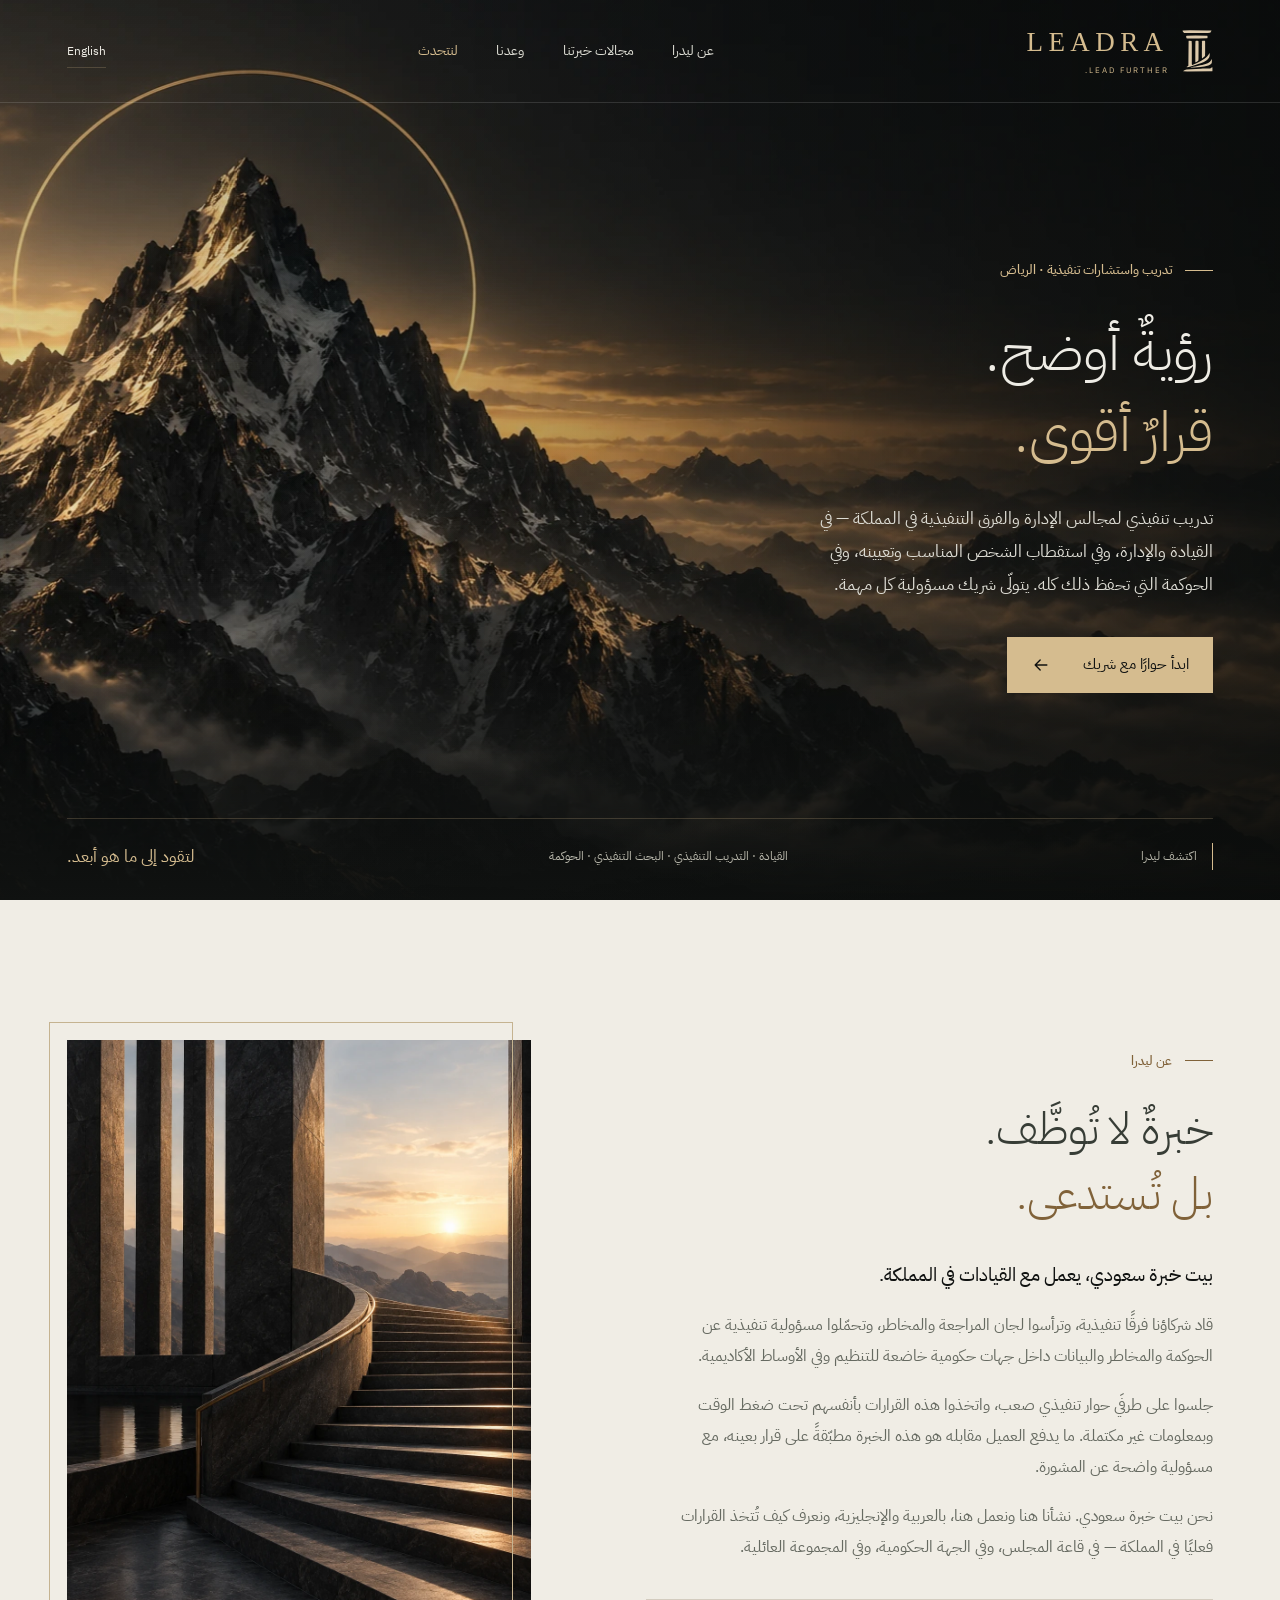
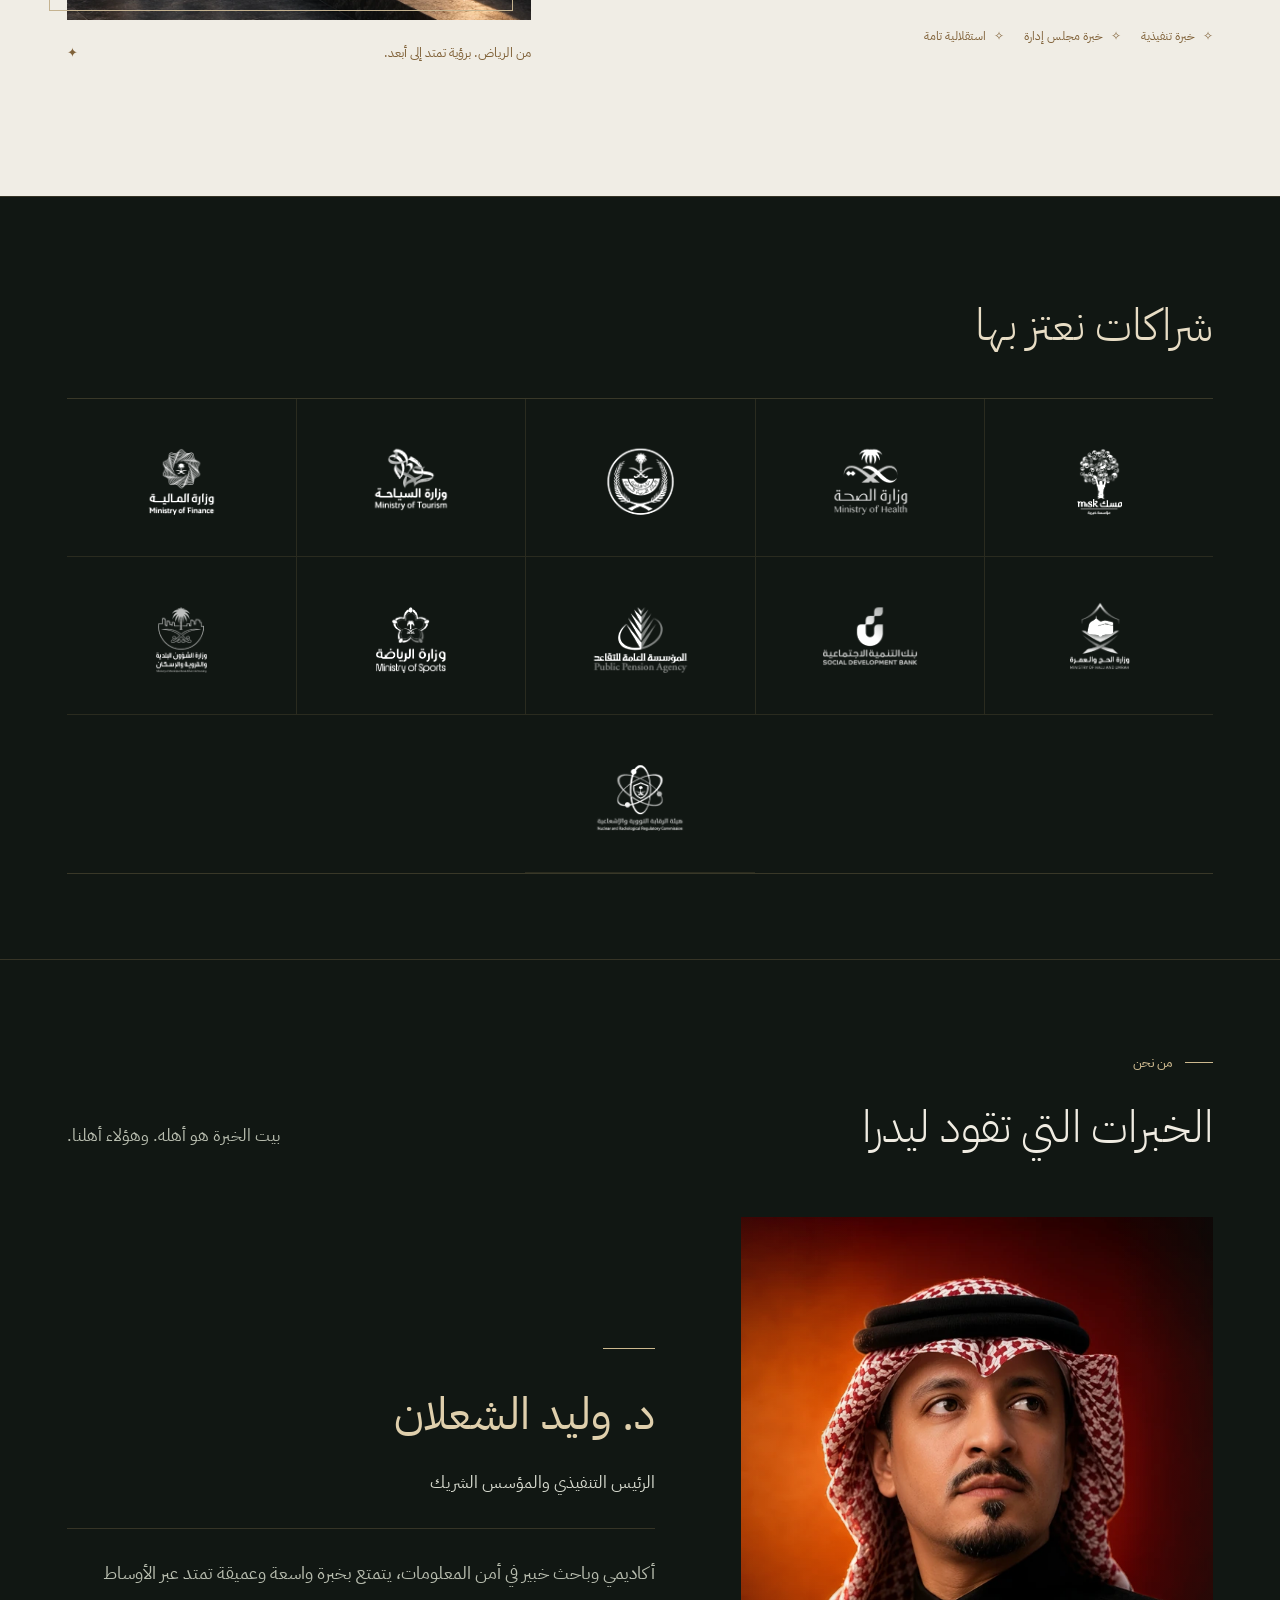
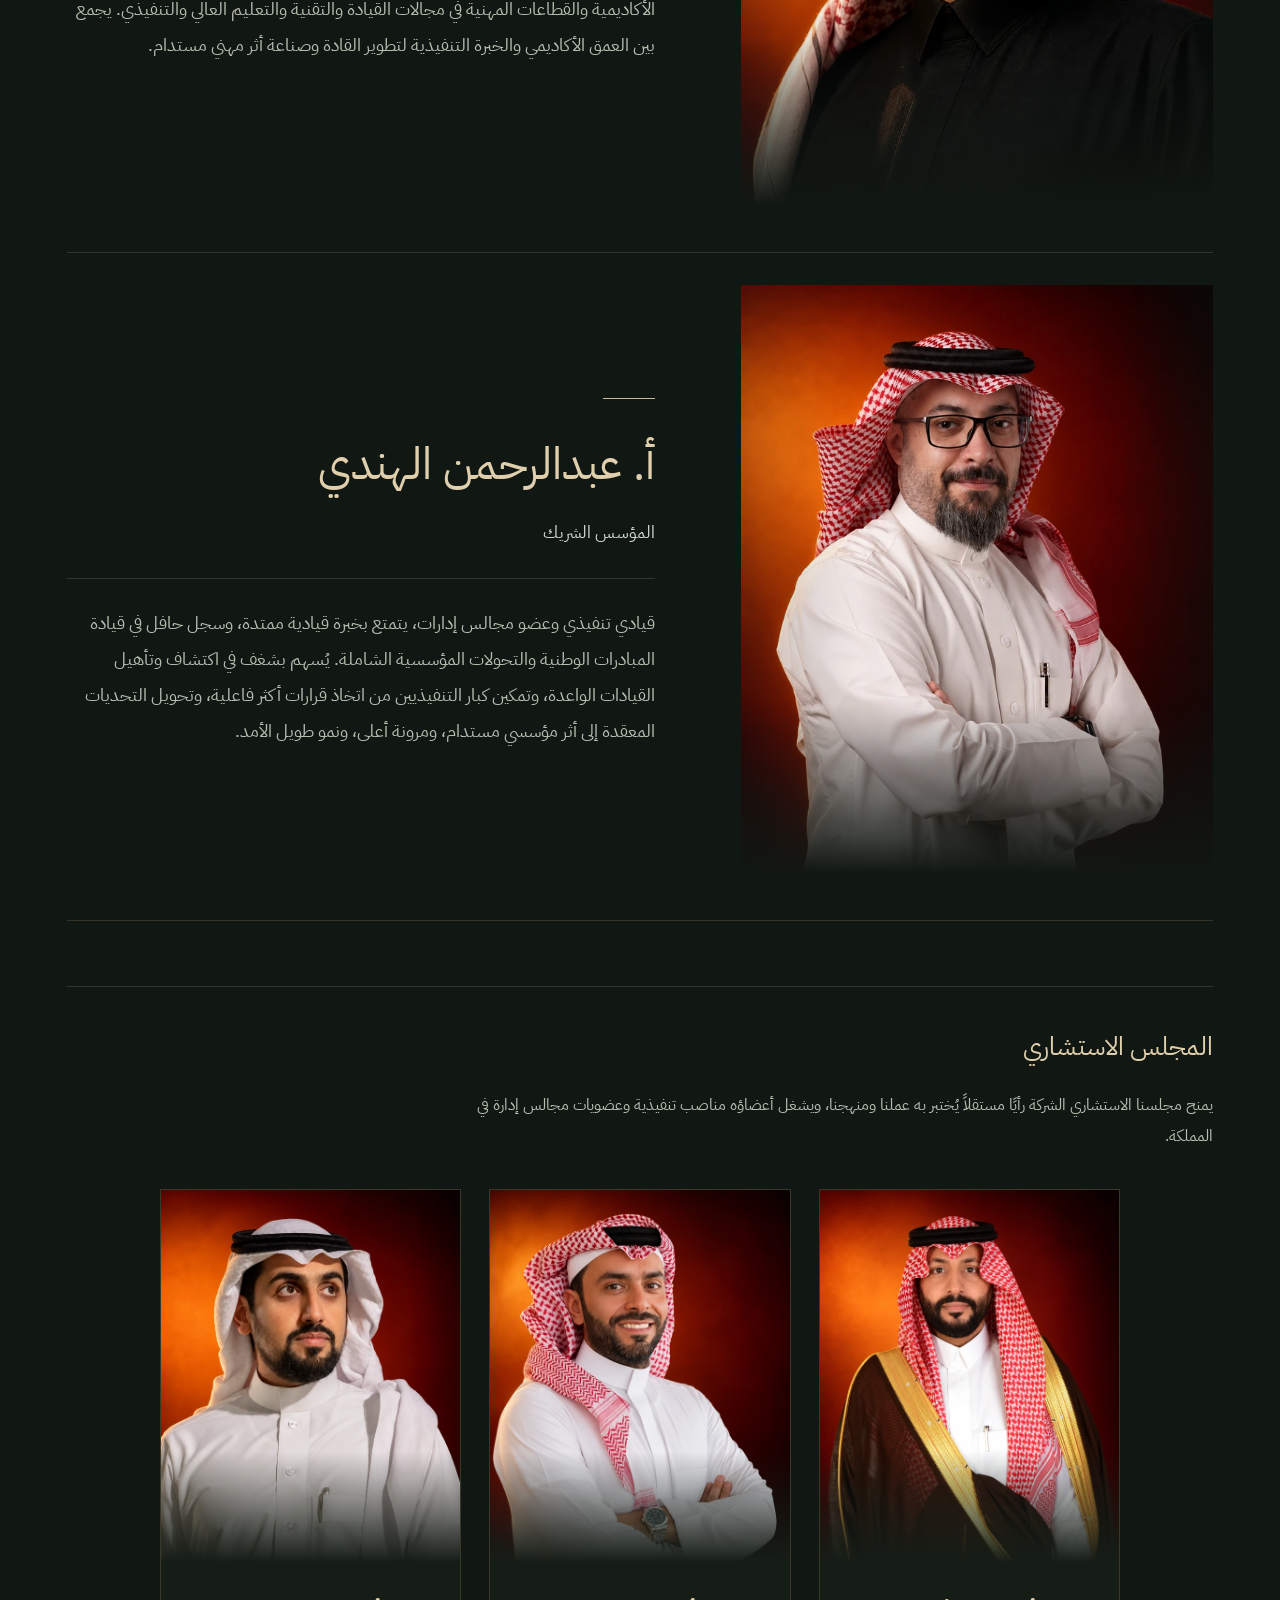
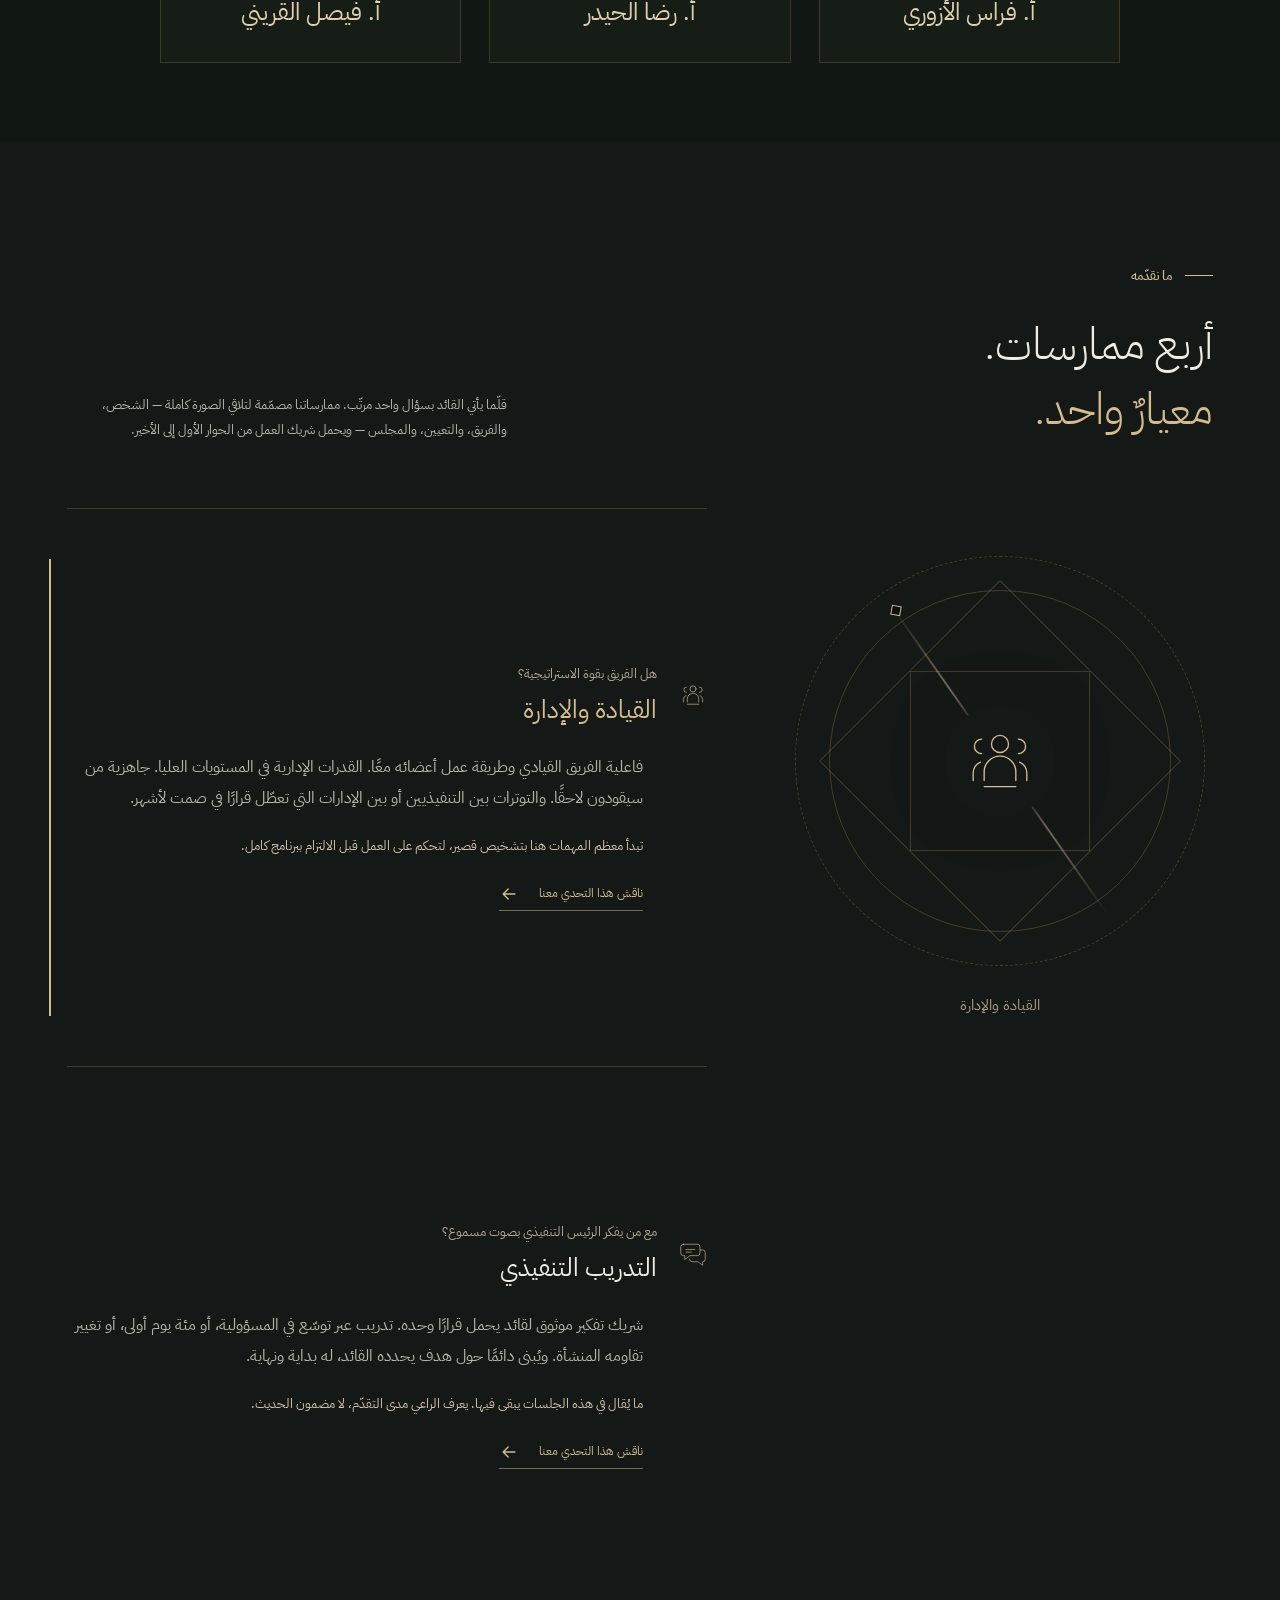
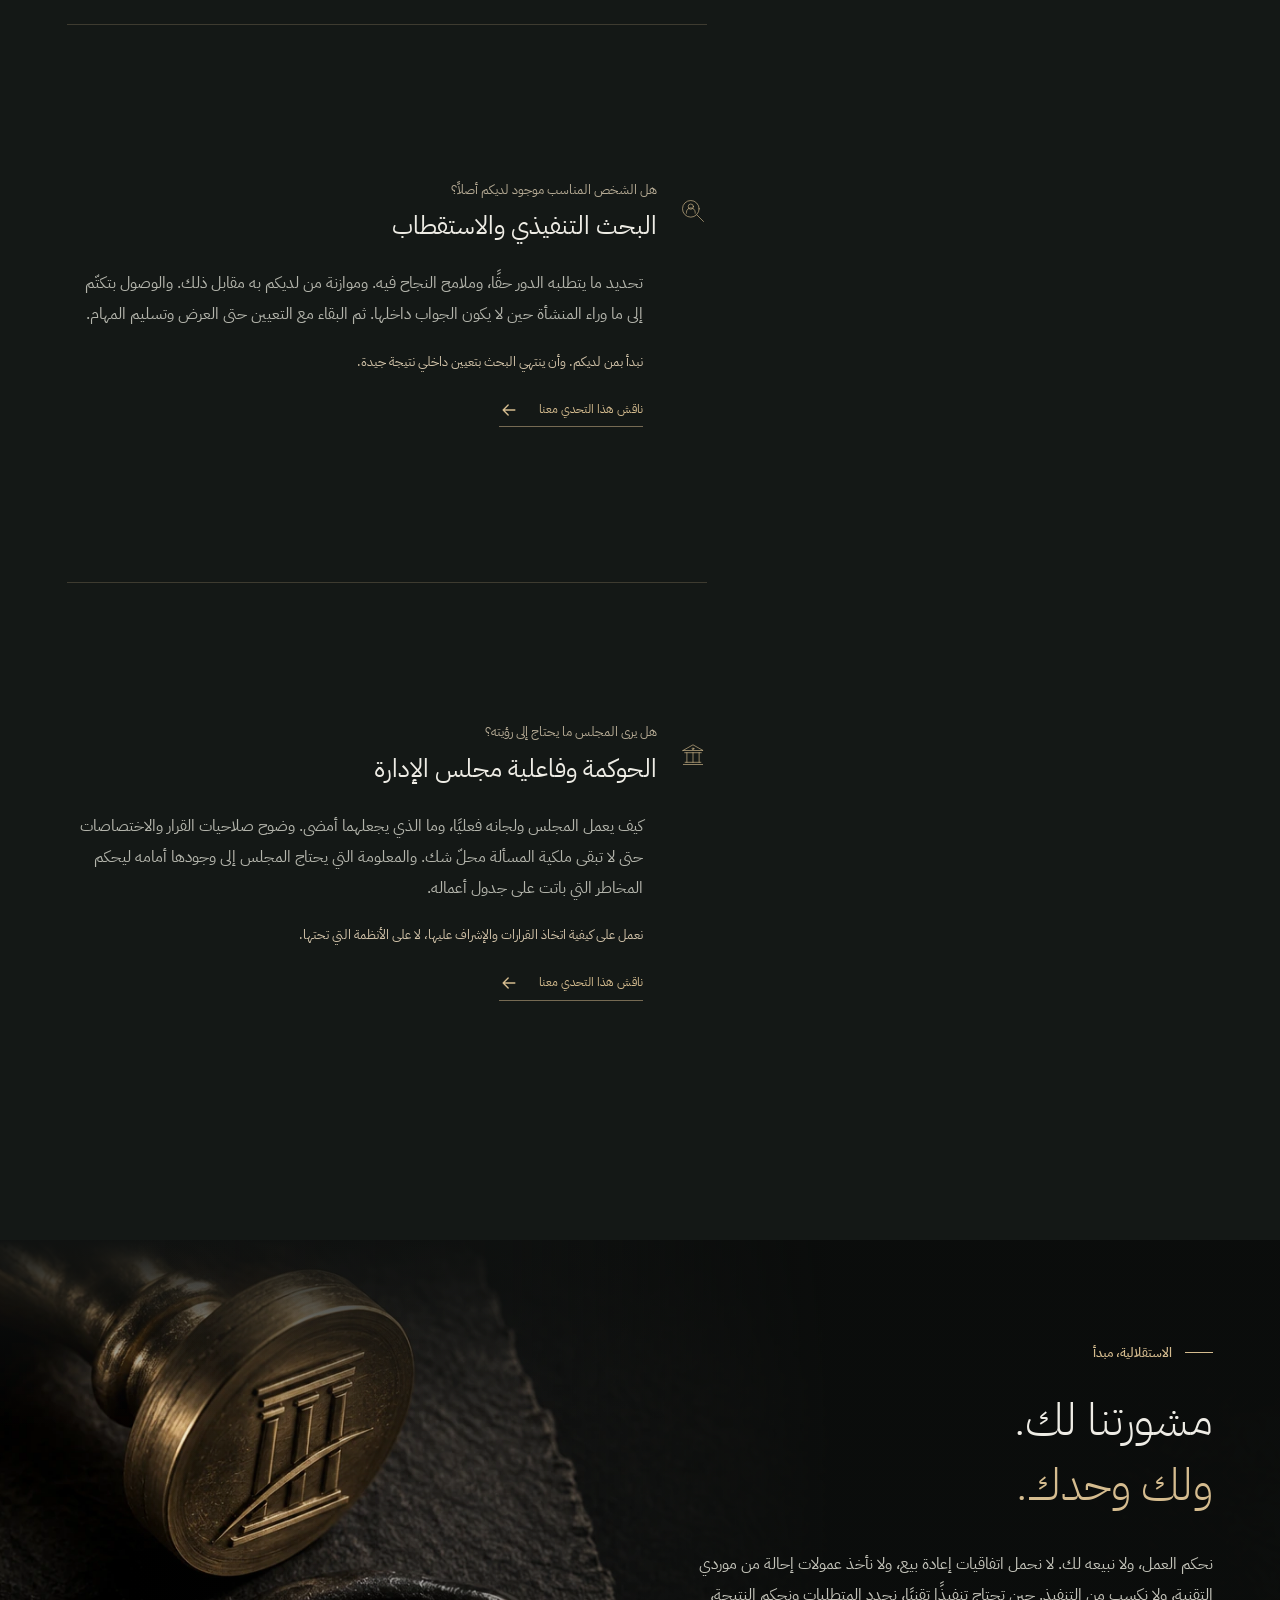
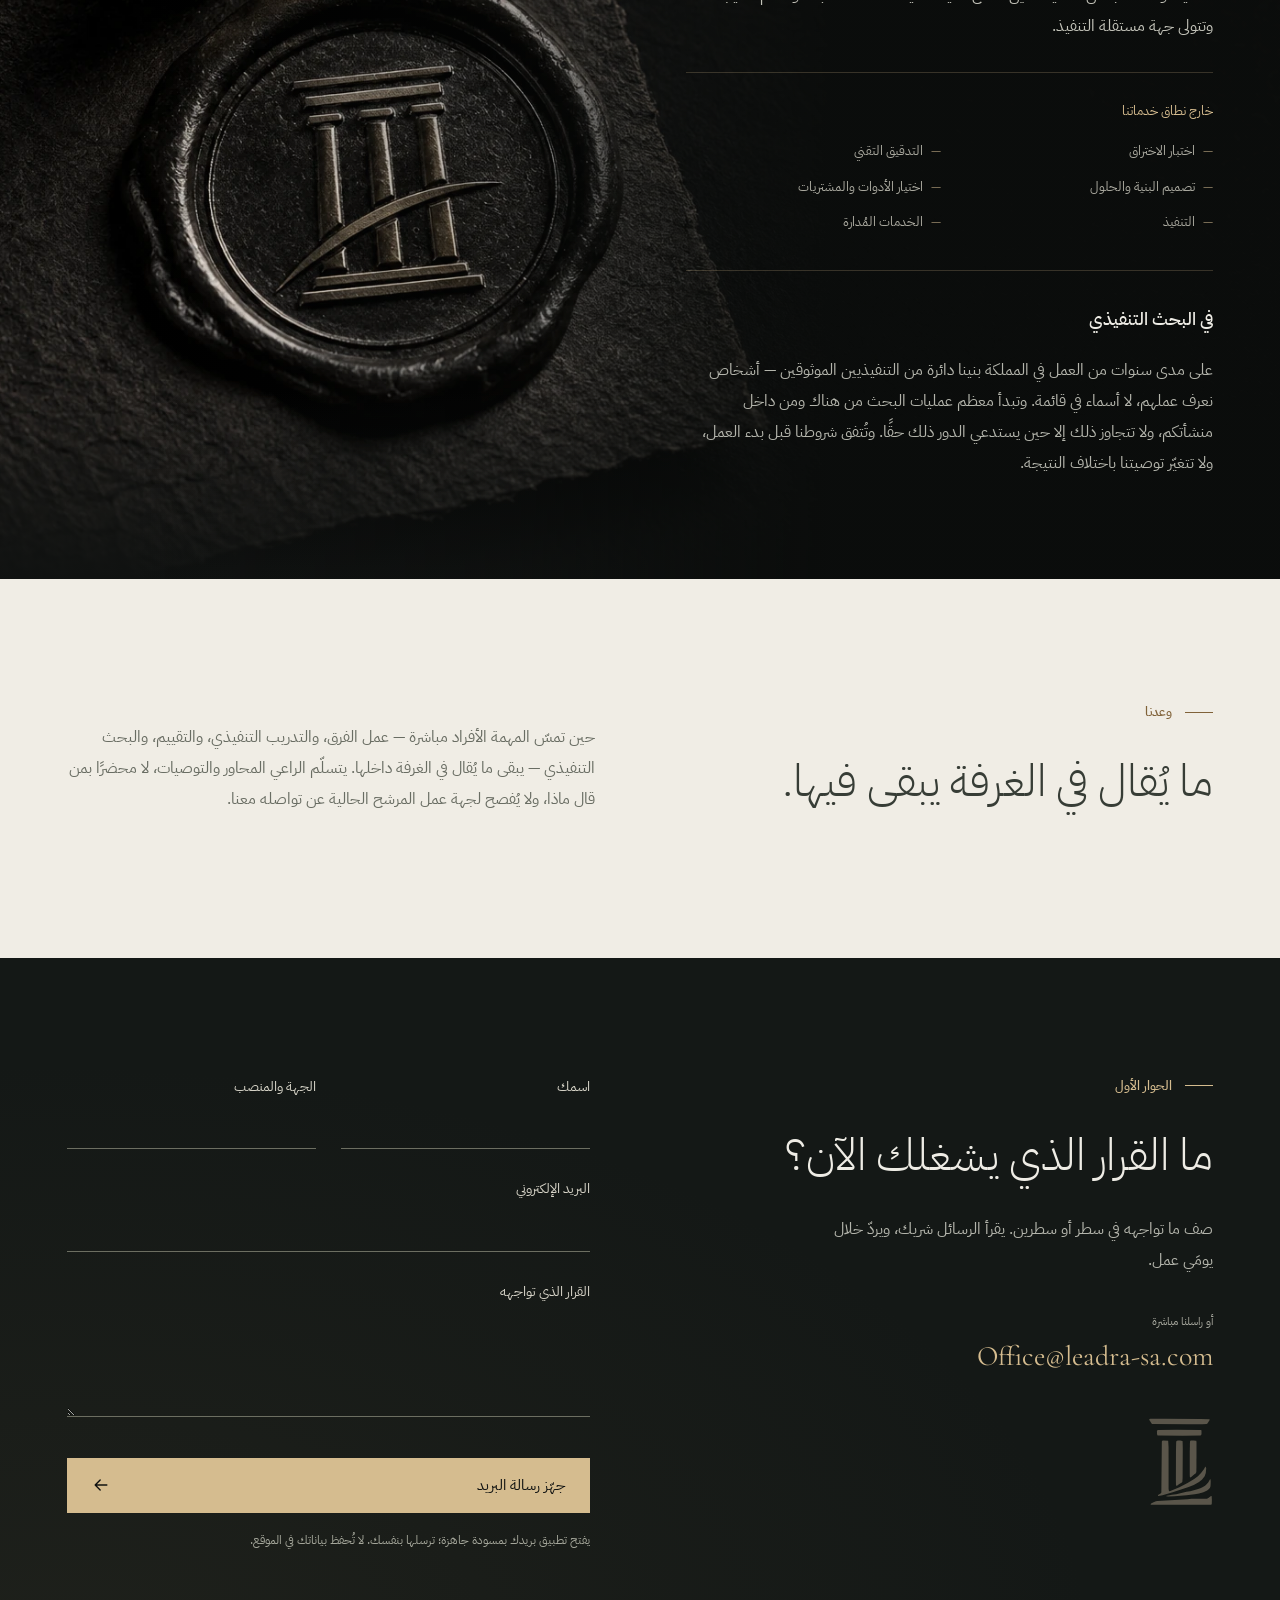
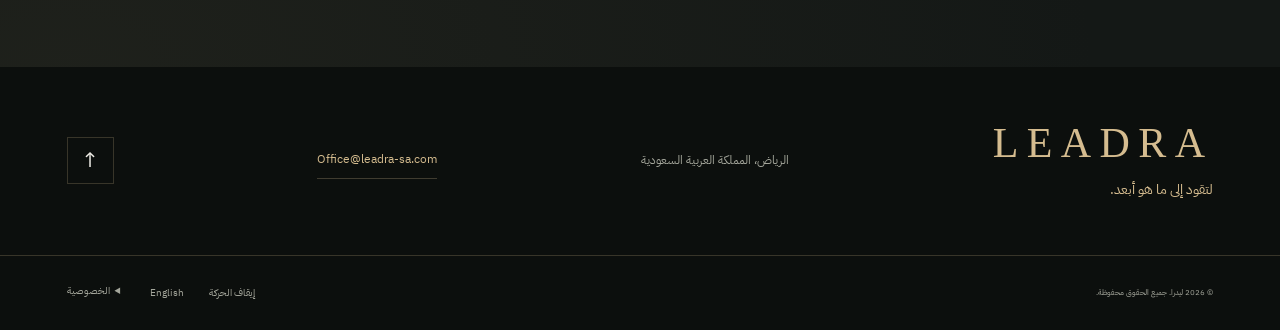
==== commit 9bc74b1f: "Add complete partner section in Arabic and English" ====
--- a/index-ar.html
+++ b/index-ar.html
@@ -1,11 +1,11 @@
 <!doctype html>
-<html lang="ar" dir="rtl"><head><meta charset="utf-8"><meta name="viewport" content="width=device-width,initial-scale=1"><meta name="theme-color" content="#101211"><title>ليدرا — التدريب التنفيذي والقيادة والبحث التنفيذي والحوكمة | الرياض</title><meta name="description" content="بيت خبرة سعودي يعمل مع مجالس الإدارة والفرق التنفيذية في القيادة والإدارة، والتدريب التنفيذي، والبحث التنفيذي، وفاعلية مجلس الإدارة."><link rel="icon" type="image/svg+xml" href="assets/favicon.svg?v=2"><link rel="icon" type="image/png" sizes="32x32" href="assets/icon-32.png"><link rel="apple-touch-icon" sizes="180x180" href="assets/icon-180.png"><link rel="canonical" href="https://leadra-sa.com/index-ar.html"><meta property="og:type" content="website"><meta property="og:site_name" content="LEADRA"><meta property="og:locale" content="ar_SA"><meta property="og:title" content="ليدرا — التدريب التنفيذي والقيادة والبحث التنفيذي والحوكمة | الرياض"><meta property="og:description" content="بيت خبرة سعودي يعمل مع مجالس الإدارة والفرق التنفيذية في القيادة والإدارة، والتدريب التنفيذي، والبحث التنفيذي، وفاعلية مجلس الإدارة."><meta property="og:url" content="https://leadra-sa.com/index-ar.html"><meta property="og:image" content="https://leadra-sa.com/assets/leadra-social.png"><meta property="og:image:type" content="image/png"><meta property="og:image:width" content="1200"><meta property="og:image:height" content="630"><meta property="og:image:alt" content="LEADRA — gold logo on a dark background"><meta name="twitter:card" content="summary_large_image"><meta name="twitter:title" content="ليدرا — التدريب التنفيذي والقيادة والبحث التنفيذي والحوكمة | الرياض"><meta name="twitter:description" content="بيت خبرة سعودي يعمل مع مجالس الإدارة والفرق التنفيذية في القيادة والإدارة، والتدريب التنفيذي، والبحث التنفيذي، وفاعلية مجلس الإدارة."><meta name="twitter:image" content="https://leadra-sa.com/assets/leadra-social.png"><link rel="alternate" hreflang="ar" href="index-ar.html"><link rel="alternate" hreflang="en" href="index.html"><link rel="preload" as="image" href="assets/editorial/summit.webp"><link rel="stylesheet" href="site.css?v=0bd4462b750d"><script src="site.js?v=f77f98cba923" defer></script></head>
+<html lang="ar" dir="rtl"><head><meta charset="utf-8"><meta name="viewport" content="width=device-width,initial-scale=1"><meta name="theme-color" content="#101211"><title>ليدرا — التدريب التنفيذي والقيادة والبحث التنفيذي والحوكمة | الرياض</title><meta name="description" content="بيت خبرة سعودي يعمل مع مجالس الإدارة والفرق التنفيذية في القيادة والإدارة، والتدريب التنفيذي، والبحث التنفيذي، وفاعلية مجلس الإدارة."><link rel="icon" type="image/svg+xml" href="assets/favicon.svg?v=2"><link rel="icon" type="image/png" sizes="32x32" href="assets/icon-32.png"><link rel="apple-touch-icon" sizes="180x180" href="assets/icon-180.png"><link rel="canonical" href="https://leadra-sa.com/index-ar.html"><meta property="og:type" content="website"><meta property="og:site_name" content="LEADRA"><meta property="og:locale" content="ar_SA"><meta property="og:title" content="ليدرا — التدريب التنفيذي والقيادة والبحث التنفيذي والحوكمة | الرياض"><meta property="og:description" content="بيت خبرة سعودي يعمل مع مجالس الإدارة والفرق التنفيذية في القيادة والإدارة، والتدريب التنفيذي، والبحث التنفيذي، وفاعلية مجلس الإدارة."><meta property="og:url" content="https://leadra-sa.com/index-ar.html"><meta property="og:image" content="https://leadra-sa.com/assets/leadra-social.png"><meta property="og:image:type" content="image/png"><meta property="og:image:width" content="1200"><meta property="og:image:height" content="630"><meta property="og:image:alt" content="LEADRA — gold logo on a dark background"><meta name="twitter:card" content="summary_large_image"><meta name="twitter:title" content="ليدرا — التدريب التنفيذي والقيادة والبحث التنفيذي والحوكمة | الرياض"><meta name="twitter:description" content="بيت خبرة سعودي يعمل مع مجالس الإدارة والفرق التنفيذية في القيادة والإدارة، والتدريب التنفيذي، والبحث التنفيذي، وفاعلية مجلس الإدارة."><meta name="twitter:image" content="https://leadra-sa.com/assets/leadra-social.png"><link rel="alternate" hreflang="ar" href="index-ar.html"><link rel="alternate" hreflang="en" href="index.html"><link rel="preload" as="image" href="assets/editorial/summit.webp"><link rel="stylesheet" href="site.css?v=0bd4462b750d"><script src="site.js?v=f77f98cba923" defer></script><link rel="stylesheet" href="partners.css?v=82e2acd4996d"></head>
 <body><a class="skip" href="#main">انتقل إلى المحتوى</a><div class="reading-progress" aria-hidden="true"></div>
 <header class="header"><div class="header-inner"><a class="brand" href="index-ar.html" aria-label="ليدرا"><img src="assets/logo-champagne.svg" width="33" height="45" alt=""><span>LEADRA<small>LEAD FURTHER.</small></span></a><nav id="navigation" aria-label="التنقل الرئيسي"><a href="#about">عن ليدرا</a><a href="#expertise">مجالات خبرتنا</a><a href="#approach">وعدنا</a><a href="#contact">لنتحدث</a></nav><div class="header-actions"><a class="language" href="index.html" lang="en">English</a><button class="menu-toggle" aria-expanded="false" aria-controls="navigation" aria-label="القائمة"><span></span><span></span></button></div></div></header>
 <main id="main">
 <section class="hero" aria-labelledby="hero-title"><div class="hero-image" aria-hidden="true"></div><div class="hero-shade" aria-hidden="true"></div><div class="hero-inner"><div class="hero-copy"><p class="eyebrow entrance">تدريب واستشارات تنفيذية · الرياض</p><h1 id="hero-title" class="entrance">رؤيةٌ أوضح. <br><em>قرارٌ أقوى.</em></h1><p class="hero-intro entrance">تدريب تنفيذي لمجالس الإدارة والفرق التنفيذية في المملكة — في القيادة والإدارة، وفي استقطاب الشخص المناسب وتعيينه، وفي الحوكمة التي تحفظ ذلك كله. يتولّى شريك مسؤولية كل مهمة.</p><a class="button entrance" href="#contact">ابدأ حوارًا مع شريك<span class="arrow" aria-hidden="true"><svg width="20" height="20" viewbox="0 0 24 24" fill="none" stroke="currentColor" stroke-width="1.65" stroke-linecap="round" stroke-linejoin="round" focusable="false" aria-hidden="true"><path d="M5 12h14m-6-6 6 6-6 6"></path></svg></span></a></div></div><div class="hero-bottom"><a href="#about" class="scroll-cue"><span class="scroll-line" aria-hidden="true"></span>اكتشف ليدرا</a><span class="hero-foot">القيادة · التدريب التنفيذي · البحث التنفيذي · الحوكمة</span><span class="signature">لتقود إلى ما هو أبعد.</span></div></section>
 <section class="about section-light" id="about"><div class="section-shell about-grid"><div class="about-copy"><p class="eyebrow reveal">عن ليدرا</p><h2 class="reveal">خبرةٌ لا تُوظَّف. <br><em>بل تُستدعى.</em></h2><p class="lead reveal">بيت خبرة سعودي، يعمل مع القيادات في المملكة.</p><p class="reveal">قاد شركاؤنا فرقًا تنفيذية، وترأسوا لجان المراجعة والمخاطر، وتحمّلوا مسؤولية تنفيذية عن الحوكمة والمخاطر والبيانات داخل جهات حكومية خاضعة للتنظيم وفي الأوساط الأكاديمية.</p><p class="reveal">جلسوا على طرفَي حوار تنفيذي صعب، واتخذوا هذه القرارات بأنفسهم تحت ضغط الوقت وبمعلومات غير مكتملة. ما يدفع العميل مقابله هو هذه الخبرة مطبّقةً على قرار بعينه، مع مسؤولية واضحة عن المشورة.</p><p class="reveal">نحن بيت خبرة سعودي. نشأنا هنا ونعمل هنا، بالعربية والإنجليزية، ونعرف كيف تُتخذ القرارات فعليًا في المملكة — في قاعة المجلس، وفي الجهة الحكومية، وفي المجموعة العائلية.</p><div class="expertise-tags reveal"><span>خبرة تنفيذية</span><span>خبرة مجلس إدارة</span><span>استقلالية تامة</span></div></div><figure class="architecture reveal"><div class="image-window"><img src="assets/editorial/perspective.webp" width="1024" height="1536" loading="lazy" alt="درج منحني بين أعمدة حجرية ينفتح على أفق جبلي مضاء"></div><figcaption><span>من الرياض. برؤية تمتد إلى أبعد.</span><span aria-hidden="true">✦</span></figcaption></figure></div></section>
-<section id="people" class="people section-light" aria-labelledby="people-title"><div class="section-shell people-grid"><div class="people-heading"><p class="eyebrow reveal">من نحن</p><h2 id="people-title" class="reveal">الخبرات التي تقود ليدرا</h2><p class="lead reveal">بيت الخبرة هو أهله. وهؤلاء أهلنا.</p></div><div class="founder-cards reveal"><article class="person-card person-card--profile" aria-labelledby="waleed-name"><figure class="profile-portrait"><img src="assets/team/waleed-alshalan-960.webp" srcset="assets/team/waleed-alshalan-640.webp 640w, assets/team/waleed-alshalan-960.webp 960w, assets/team/waleed-alshalan-1440.webp 1440w" sizes="(max-width:600px) 90vw, (max-width:900px) 40vw, 42vw" width="2046" height="3074" loading="lazy" decoding="async" alt="د. وليد الشعلان"></figure><div class="person-card-copy"><h3 class="person-card-name" id="waleed-name">د. وليد الشعلان</h3><p class="person-card-role">الرئيس التنفيذي والمؤسس الشريك</p><p class="person-card-bio">أكاديمي وباحث خبير في أمن المعلومات، يتمتع بخبرة واسعة وعميقة تمتد عبر الأوساط الأكاديمية والقطاعات المهنية في مجالات القيادة والتقنية والتعليم العالي والتنفيذي. يجمع بين العمق الأكاديمي والخبرة التنفيذية لتطوير القادة وصناعة أثر مهني مستدام.</p></div></article><article class="person-card person-card--profile" aria-labelledby="alhindi-name"><figure class="profile-portrait"><img src="assets/team/abdulrahman-alhindi-960.webp" srcset="assets/team/abdulrahman-alhindi-640.webp 640w, assets/team/abdulrahman-alhindi-960.webp 960w, assets/team/abdulrahman-alhindi-1024.webp 1024w" sizes="(max-width:600px) 90vw, (max-width:900px) 40vw, 42vw" width="1024" height="1536" loading="lazy" decoding="async" alt="أ. عبدالرحمن الهندي"></figure><div class="person-card-copy"><h3 class="person-card-name" id="alhindi-name">أ. عبدالرحمن الهندي</h3><p class="person-card-role">المؤسس الشريك</p><p class="person-card-bio">قيادي تنفيذي وعضو مجالس إدارات، يتمتع بخبرة قيادية ممتدة، وسجل حافل في قيادة المبادرات الوطنية والتحولات المؤسسية الشاملة. يُسهم بشغف في اكتشاف وتأهيل القيادات الواعدة، وتمكين كبار التنفيذيين من اتخاذ قرارات أكثر فاعلية، وتحويل التحديات المعقدة إلى أثر مؤسسي مستدام، ومرونة أعلى، ونمو طويل الأمد.</p></div></article></div><div class="advisory-copy reveal"><h3>المجلس الاستشاري</h3><p>يمنح مجلسنا الاستشاري الشركة رأيًا مستقلاً يُختبر به عملنا ومنهجنا، ويشغل أعضاؤه مناصب تنفيذية وعضويات مجالس إدارة في المملكة.</p><div class="advisory-cards"><article class="person-card person-card--profile" aria-labelledby="feras-name"><figure class="profile-portrait"><img src="assets/team/feras-alazwari-960.webp" srcset="assets/team/feras-alazwari-640.webp 640w, assets/team/feras-alazwari-960.webp 960w, assets/team/feras-alazwari-1024.webp 1024w" sizes="(max-width:600px) 90vw, (max-width:900px) 40vw, 42vw" width="1024" height="1536" loading="lazy" decoding="async" alt="أ. فراس الأزوري"></figure><div class="person-card-copy"><h3 class="person-card-name" id="feras-name">أ. فراس الأزوري</h3></div></article><article class="person-card person-card--profile" aria-labelledby="redha-alhaidar-name"><figure class="profile-portrait"><img src="assets/team/redha-alhaidar-960.webp" srcset="assets/team/redha-alhaidar-640.webp 640w, assets/team/redha-alhaidar-960.webp 960w, assets/team/redha-alhaidar-1024.webp 1024w" sizes="(max-width:600px) 85vw, 300px" width="1024" height="1536" loading="lazy" decoding="async" alt="أ. رضا الحيدر"></figure><div class="person-card-copy"><h3 class="person-card-name" id="redha-alhaidar-name">أ. رضا الحيدر</h3></div></article><article class="person-card person-card--profile" aria-labelledby="faisal-alquraini-name"><figure class="profile-portrait"><img src="assets/team/faisal-alquraini-960.webp" srcset="assets/team/faisal-alquraini-640.webp 640w, assets/team/faisal-alquraini-960.webp 960w, assets/team/faisal-alquraini-1024.webp 1024w" sizes="(max-width:600px) 85vw, 300px" width="1024" height="1536" loading="lazy" decoding="async" alt="أ. فيصل القريني"></figure><div class="person-card-copy"><h3 class="person-card-name" id="faisal-alquraini-name">أ. فيصل القريني</h3></div></article></div></div></div></section><section class="expertise" id="expertise"><div class="section-shell"><div class="section-heading"><div><p class="eyebrow reveal">ما نقدّمه</p><h2 class="reveal">أربع ممارسات. <br><em>معيارٌ واحد.</em></h2></div><p class="section-intro reveal">قلّما يأتي القائد بسؤال واحد مرتّب. ممارساتنا مصمّمة لتلاقي الصورة كاملة — الشخص، والفريق، والتعيين، والمجلس — ويحمل شريك العمل من الحوار الأول إلى الأخير.</p></div><div class="expertise-grid"><div class="compass-art" data-active="0" aria-hidden="true"><div class="compass-orbit orbit-outer"></div><div class="compass-orbit orbit-inner"></div><div class="compass-cross"></div><div class="compass-needle"></div><div class="compass-core"><span class="compass-glyph glyph-0"><svg width="24" height="24" viewbox="0 0 64 64" fill="none" stroke="currentColor" stroke-width="1.5" stroke-linecap="round" stroke-linejoin="round" aria-hidden="true"><circle cx="32" cy="18" r="7"></circle><path d="M19 48v-7a13 13 0 0 1 26 0v7M10 48v-6a10 10 0 0 1 6-9m38 15v-6a10 10 0 0 0-6-9"></path><path d="M17 14a6 6 0 0 0 0 12m30-12a6 6 0 0 1 0 12M19 53h26"></path></svg></span><span class="compass-glyph glyph-1"><svg width="24" height="24" viewbox="0 0 64 64" fill="none" stroke="currentColor" stroke-width="1.5" stroke-linecap="round" stroke-linejoin="round" aria-hidden="true"><path d="M10 12h32a6 6 0 0 1 6 6v14a6 6 0 0 1-6 6H25l-12 9V38h-3a6 6 0 0 1-6-6V18a6 6 0 0 1 6-6Z"></path><path d="M49 25h5a6 6 0 0 1 6 6v15a6 6 0 0 1-6 6v8l-11-8H30a6 6 0 0 1-6-6M16 24h20M16 30h12"></path></svg></span><span class="compass-glyph glyph-2"><svg width="24" height="24" viewbox="0 0 64 64" fill="none" stroke="currentColor" stroke-width="1.5" stroke-linecap="round" stroke-linejoin="round" aria-hidden="true"><circle cx="27" cy="27" r="19"></circle><path d="m41 41 15 15"></path><circle cx="27" cy="22" r="6"></circle><path d="M17 37v-2a10 10 0 0 1 20 0v2"></path></svg></span><span class="compass-glyph glyph-3"><svg width="24" height="24" viewbox="0 0 64 64" fill="none" stroke="currentColor" stroke-width="1.5" stroke-linecap="round" stroke-linejoin="round" aria-hidden="true"><path d="M9 24 32 11l23 13H9Z"></path><path d="M13 29h38M14 51h36M10 56h44M18 29v22m14-22v22m14-22v22"></path><circle cx="32" cy="20" r="2"></circle></svg></span></div><div class="compass-caption"><span class="compass-label label-0">القيادة والإدارة</span><span class="compass-label label-1">التدريب التنفيذي</span><span class="compass-label label-2">البحث التنفيذي والاستقطاب</span><span class="compass-label label-3">الحوكمة وفاعلية مجلس الإدارة</span></div></div><div class="practices"><article class="practice" id="practice-0" aria-labelledby="practice-title-0"><div class="practice-heading"><span class="practice-icon" aria-hidden="true"><svg width="24" height="24" viewbox="0 0 64 64" fill="none" stroke="currentColor" stroke-width="1.5" stroke-linecap="round" stroke-linejoin="round" aria-hidden="true"><circle cx="32" cy="18" r="7"></circle><path d="M19 48v-7a13 13 0 0 1 26 0v7M10 48v-6a10 10 0 0 1 6-9m38 15v-6a10 10 0 0 0-6-9"></path><path d="M17 14a6 6 0 0 0 0 12m30-12a6 6 0 0 1 0 12M19 53h26"></path></svg></span><div><p class="practice-question">هل الفريق بقوة الاستراتيجية؟</p><h3 id="practice-title-0">القيادة والإدارة</h3></div></div><div class="practice-content"><p>فاعلية الفريق القيادي وطريقة عمل أعضائه معًا. القدرات الإدارية في المستويات العليا. جاهزية من سيقودون لاحقًا. والتوترات بين التنفيذيين أو بين الإدارات التي تعطّل قرارًا في صمت لأشهر.</p><p class="who">تبدأ معظم المهمات هنا بتشخيص قصير، لتحكم على العمل قبل الالتزام ببرنامج كامل.</p><a class="text-link" href="#contact">ناقش هذا التحدي معنا <span class="arrow" aria-hidden="true"><svg width="20" height="20" viewbox="0 0 24 24" fill="none" stroke="currentColor" stroke-width="1.65" stroke-linecap="round" stroke-linejoin="round" focusable="false" aria-hidden="true"><path d="M5 12h14m-6-6 6 6-6 6"></path></svg></span></a></div></article><article class="practice" id="practice-1" aria-labelledby="practice-title-1"><div class="practice-heading"><span class="practice-icon" aria-hidden="true"><svg width="24" height="24" viewbox="0 0 64 64" fill="none" stroke="currentColor" stroke-width="1.5" stroke-linecap="round" stroke-linejoin="round" aria-hidden="true"><path d="M10 12h32a6 6 0 0 1 6 6v14a6 6 0 0 1-6 6H25l-12 9V38h-3a6 6 0 0 1-6-6V18a6 6 0 0 1 6-6Z"></path><path d="M49 25h5a6 6 0 0 1 6 6v15a6 6 0 0 1-6 6v8l-11-8H30a6 6 0 0 1-6-6M16 24h20M16 30h12"></path></svg></span><div><p class="practice-question">مع من يفكر الرئيس التنفيذي بصوت مسموع؟</p><h3 id="practice-title-1">التدريب التنفيذي</h3></div></div><div class="practice-content"><p>شريك تفكير موثوق لقائد يحمل قرارًا وحده. تدريب عبر توسّع في المسؤولية، أو مئة يوم أولى، أو تغيير تقاومه المنشأة. ويُبنى دائمًا حول هدف يحدده القائد، له بداية ونهاية.</p><p class="who">ما يُقال في هذه الجلسات يبقى فيها. يعرف الراعي مدى التقدّم، لا مضمون الحديث.</p><a class="text-link" href="#contact">ناقش هذا التحدي معنا <span class="arrow" aria-hidden="true"><svg width="20" height="20" viewbox="0 0 24 24" fill="none" stroke="currentColor" stroke-width="1.65" stroke-linecap="round" stroke-linejoin="round" focusable="false" aria-hidden="true"><path d="M5 12h14m-6-6 6 6-6 6"></path></svg></span></a></div></article><article class="practice" id="practice-2" aria-labelledby="practice-title-2"><div class="practice-heading"><span class="practice-icon" aria-hidden="true"><svg width="24" height="24" viewbox="0 0 64 64" fill="none" stroke="currentColor" stroke-width="1.5" stroke-linecap="round" stroke-linejoin="round" aria-hidden="true"><circle cx="27" cy="27" r="19"></circle><path d="m41 41 15 15"></path><circle cx="27" cy="22" r="6"></circle><path d="M17 37v-2a10 10 0 0 1 20 0v2"></path></svg></span><div><p class="practice-question">هل الشخص المناسب موجود لديكم أصلاً؟</p><h3 id="practice-title-2">البحث التنفيذي والاستقطاب</h3></div></div><div class="practice-content"><p>تحديد ما يتطلبه الدور حقًا، وملامح النجاح فيه. وموازنة من لديكم به مقابل ذلك. والوصول بتكتّم إلى ما وراء المنشأة حين لا يكون الجواب داخلها. ثم البقاء مع التعيين حتى العرض وتسليم المهام.</p><p class="who">نبدأ بمن لديكم. وأن ينتهي البحث بتعيين داخلي نتيجة جيدة.</p><a class="text-link" href="#contact">ناقش هذا التحدي معنا <span class="arrow" aria-hidden="true"><svg width="20" height="20" viewbox="0 0 24 24" fill="none" stroke="currentColor" stroke-width="1.65" stroke-linecap="round" stroke-linejoin="round" focusable="false" aria-hidden="true"><path d="M5 12h14m-6-6 6 6-6 6"></path></svg></span></a></div></article><article class="practice" id="practice-3" aria-labelledby="practice-title-3"><div class="practice-heading"><span class="practice-icon" aria-hidden="true"><svg width="24" height="24" viewbox="0 0 64 64" fill="none" stroke="currentColor" stroke-width="1.5" stroke-linecap="round" stroke-linejoin="round" aria-hidden="true"><path d="M9 24 32 11l23 13H9Z"></path><path d="M13 29h38M14 51h36M10 56h44M18 29v22m14-22v22m14-22v22"></path><circle cx="32" cy="20" r="2"></circle></svg></span><div><p class="practice-question">هل يرى المجلس ما يحتاج إلى رؤيته؟</p><h3 id="practice-title-3">الحوكمة وفاعلية مجلس الإدارة</h3></div></div><div class="practice-content"><p>كيف يعمل المجلس ولجانه فعليًا، وما الذي يجعلهما أمضى. وضوح صلاحيات القرار والاختصاصات حتى لا تبقى ملكية المسألة محلّ شك. والمعلومة التي يحتاج المجلس إلى وجودها أمامه ليحكم المخاطر التي باتت على جدول أعماله.</p><p class="who">نعمل على كيفية اتخاذ القرارات والإشراف عليها، لا على الأنظمة التي تحتها.</p><a class="text-link" href="#contact">ناقش هذا التحدي معنا <span class="arrow" aria-hidden="true"><svg width="20" height="20" viewbox="0 0 24 24" fill="none" stroke="currentColor" stroke-width="1.65" stroke-linecap="round" stroke-linejoin="round" focusable="false" aria-hidden="true"><path d="M5 12h14m-6-6 6 6-6 6"></path></svg></span></a></div></article></div></div></div></section>
+<section id="partners" class="partners-sample" aria-labelledby="partners-title"><div class="section-shell"><div class="partners-heading"><h2 id="partners-title">شراكات نعتز بها</h2></div><div class="partners-grid"><div class="partner-mark"><img src="assets/partners/Frame-92-2-1.png" alt="مؤسسة مسك" width="220" height="130" loading="lazy" decoding="async"></div><div class="partner-mark"><img src="assets/partners/Frame-91-3.png" alt="وزارة الصحة" width="220" height="130" loading="lazy" decoding="async"></div><div class="partner-mark"><img src="assets/partners/Frame-89-3.png" alt="وزارة الداخلية" width="220" height="130" loading="lazy" decoding="async"></div><div class="partner-mark"><img src="assets/partners/Frame-90-3.png" alt="وزارة السياحة" width="220" height="130" loading="lazy" decoding="async"></div><div class="partner-mark"><img src="assets/partners/Frame-84-2-1.png" alt="وزارة المالية" width="220" height="130" loading="lazy" decoding="async"></div><div class="partner-mark"><img src="assets/partners/Frame-83-2-1.png" alt="وزارة الحج والعمرة" width="220" height="130" loading="lazy" decoding="async"></div><div class="partner-mark"><img src="assets/partners/Frame-92-1-1.png" alt="بنك التنمية الاجتماعية" width="220" height="130" loading="lazy" decoding="async"></div><div class="partner-mark"><img src="assets/partners/Frame-91-1-1.png" alt="المؤسسة العامة للتقاعد" width="220" height="130" loading="lazy" decoding="async"></div><div class="partner-mark"><img src="assets/partners/Frame-90-1-1.png" alt="وزارة الرياضة" width="220" height="130" loading="lazy" decoding="async"></div><div class="partner-mark"><img src="assets/partners/Frame-84-1-1.png" alt="وزارة الشؤون البلدية والقروية والإسكان" width="220" height="130" loading="lazy" decoding="async"></div><div class="partner-mark"><img src="assets/partners/Frame-83-1-1.png" alt="هيئة الرقابة النووية والإشعاعية" width="220" height="130" loading="lazy" decoding="async"></div></div></div></section><section id="people" class="people section-light" aria-labelledby="people-title"><div class="section-shell people-grid"><div class="people-heading"><p class="eyebrow reveal">من نحن</p><h2 id="people-title" class="reveal">الخبرات التي تقود ليدرا</h2><p class="lead reveal">بيت الخبرة هو أهله. وهؤلاء أهلنا.</p></div><div class="founder-cards reveal"><article class="person-card person-card--profile" aria-labelledby="waleed-name"><figure class="profile-portrait"><img src="assets/team/waleed-alshalan-960.webp" srcset="assets/team/waleed-alshalan-640.webp 640w, assets/team/waleed-alshalan-960.webp 960w, assets/team/waleed-alshalan-1440.webp 1440w" sizes="(max-width:600px) 90vw, (max-width:900px) 40vw, 42vw" width="2046" height="3074" loading="lazy" decoding="async" alt="د. وليد الشعلان"></figure><div class="person-card-copy"><h3 class="person-card-name" id="waleed-name">د. وليد الشعلان</h3><p class="person-card-role">الرئيس التنفيذي والمؤسس الشريك</p><p class="person-card-bio">أكاديمي وباحث خبير في أمن المعلومات، يتمتع بخبرة واسعة وعميقة تمتد عبر الأوساط الأكاديمية والقطاعات المهنية في مجالات القيادة والتقنية والتعليم العالي والتنفيذي. يجمع بين العمق الأكاديمي والخبرة التنفيذية لتطوير القادة وصناعة أثر مهني مستدام.</p></div></article><article class="person-card person-card--profile" aria-labelledby="alhindi-name"><figure class="profile-portrait"><img src="assets/team/abdulrahman-alhindi-960.webp" srcset="assets/team/abdulrahman-alhindi-640.webp 640w, assets/team/abdulrahman-alhindi-960.webp 960w, assets/team/abdulrahman-alhindi-1024.webp 1024w" sizes="(max-width:600px) 90vw, (max-width:900px) 40vw, 42vw" width="1024" height="1536" loading="lazy" decoding="async" alt="أ. عبدالرحمن الهندي"></figure><div class="person-card-copy"><h3 class="person-card-name" id="alhindi-name">أ. عبدالرحمن الهندي</h3><p class="person-card-role">المؤسس الشريك</p><p class="person-card-bio">قيادي تنفيذي وعضو مجالس إدارات، يتمتع بخبرة قيادية ممتدة، وسجل حافل في قيادة المبادرات الوطنية والتحولات المؤسسية الشاملة. يُسهم بشغف في اكتشاف وتأهيل القيادات الواعدة، وتمكين كبار التنفيذيين من اتخاذ قرارات أكثر فاعلية، وتحويل التحديات المعقدة إلى أثر مؤسسي مستدام، ومرونة أعلى، ونمو طويل الأمد.</p></div></article></div><div class="advisory-copy reveal"><h3>المجلس الاستشاري</h3><p>يمنح مجلسنا الاستشاري الشركة رأيًا مستقلاً يُختبر به عملنا ومنهجنا، ويشغل أعضاؤه مناصب تنفيذية وعضويات مجالس إدارة في المملكة.</p><div class="advisory-cards"><article class="person-card person-card--profile" aria-labelledby="feras-name"><figure class="profile-portrait"><img src="assets/team/feras-alazwari-960.webp" srcset="assets/team/feras-alazwari-640.webp 640w, assets/team/feras-alazwari-960.webp 960w, assets/team/feras-alazwari-1024.webp 1024w" sizes="(max-width:600px) 90vw, (max-width:900px) 40vw, 42vw" width="1024" height="1536" loading="lazy" decoding="async" alt="أ. فراس الأزوري"></figure><div class="person-card-copy"><h3 class="person-card-name" id="feras-name">أ. فراس الأزوري</h3></div></article><article class="person-card person-card--profile" aria-labelledby="redha-alhaidar-name"><figure class="profile-portrait"><img src="assets/team/redha-alhaidar-960.webp" srcset="assets/team/redha-alhaidar-640.webp 640w, assets/team/redha-alhaidar-960.webp 960w, assets/team/redha-alhaidar-1024.webp 1024w" sizes="(max-width:600px) 85vw, 300px" width="1024" height="1536" loading="lazy" decoding="async" alt="أ. رضا الحيدر"></figure><div class="person-card-copy"><h3 class="person-card-name" id="redha-alhaidar-name">أ. رضا الحيدر</h3></div></article><article class="person-card person-card--profile" aria-labelledby="faisal-alquraini-name"><figure class="profile-portrait"><img src="assets/team/faisal-alquraini-960.webp" srcset="assets/team/faisal-alquraini-640.webp 640w, assets/team/faisal-alquraini-960.webp 960w, assets/team/faisal-alquraini-1024.webp 1024w" sizes="(max-width:600px) 85vw, 300px" width="1024" height="1536" loading="lazy" decoding="async" alt="أ. فيصل القريني"></figure><div class="person-card-copy"><h3 class="person-card-name" id="faisal-alquraini-name">أ. فيصل القريني</h3></div></article></div></div></div></section><section class="expertise" id="expertise"><div class="section-shell"><div class="section-heading"><div><p class="eyebrow reveal">ما نقدّمه</p><h2 class="reveal">أربع ممارسات. <br><em>معيارٌ واحد.</em></h2></div><p class="section-intro reveal">قلّما يأتي القائد بسؤال واحد مرتّب. ممارساتنا مصمّمة لتلاقي الصورة كاملة — الشخص، والفريق، والتعيين، والمجلس — ويحمل شريك العمل من الحوار الأول إلى الأخير.</p></div><div class="expertise-grid"><div class="compass-art" data-active="0" aria-hidden="true"><div class="compass-orbit orbit-outer"></div><div class="compass-orbit orbit-inner"></div><div class="compass-cross"></div><div class="compass-needle"></div><div class="compass-core"><span class="compass-glyph glyph-0"><svg width="24" height="24" viewbox="0 0 64 64" fill="none" stroke="currentColor" stroke-width="1.5" stroke-linecap="round" stroke-linejoin="round" aria-hidden="true"><circle cx="32" cy="18" r="7"></circle><path d="M19 48v-7a13 13 0 0 1 26 0v7M10 48v-6a10 10 0 0 1 6-9m38 15v-6a10 10 0 0 0-6-9"></path><path d="M17 14a6 6 0 0 0 0 12m30-12a6 6 0 0 1 0 12M19 53h26"></path></svg></span><span class="compass-glyph glyph-1"><svg width="24" height="24" viewbox="0 0 64 64" fill="none" stroke="currentColor" stroke-width="1.5" stroke-linecap="round" stroke-linejoin="round" aria-hidden="true"><path d="M10 12h32a6 6 0 0 1 6 6v14a6 6 0 0 1-6 6H25l-12 9V38h-3a6 6 0 0 1-6-6V18a6 6 0 0 1 6-6Z"></path><path d="M49 25h5a6 6 0 0 1 6 6v15a6 6 0 0 1-6 6v8l-11-8H30a6 6 0 0 1-6-6M16 24h20M16 30h12"></path></svg></span><span class="compass-glyph glyph-2"><svg width="24" height="24" viewbox="0 0 64 64" fill="none" stroke="currentColor" stroke-width="1.5" stroke-linecap="round" stroke-linejoin="round" aria-hidden="true"><circle cx="27" cy="27" r="19"></circle><path d="m41 41 15 15"></path><circle cx="27" cy="22" r="6"></circle><path d="M17 37v-2a10 10 0 0 1 20 0v2"></path></svg></span><span class="compass-glyph glyph-3"><svg width="24" height="24" viewbox="0 0 64 64" fill="none" stroke="currentColor" stroke-width="1.5" stroke-linecap="round" stroke-linejoin="round" aria-hidden="true"><path d="M9 24 32 11l23 13H9Z"></path><path d="M13 29h38M14 51h36M10 56h44M18 29v22m14-22v22m14-22v22"></path><circle cx="32" cy="20" r="2"></circle></svg></span></div><div class="compass-caption"><span class="compass-label label-0">القيادة والإدارة</span><span class="compass-label label-1">التدريب التنفيذي</span><span class="compass-label label-2">البحث التنفيذي والاستقطاب</span><span class="compass-label label-3">الحوكمة وفاعلية مجلس الإدارة</span></div></div><div class="practices"><article class="practice" id="practice-0" aria-labelledby="practice-title-0"><div class="practice-heading"><span class="practice-icon" aria-hidden="true"><svg width="24" height="24" viewbox="0 0 64 64" fill="none" stroke="currentColor" stroke-width="1.5" stroke-linecap="round" stroke-linejoin="round" aria-hidden="true"><circle cx="32" cy="18" r="7"></circle><path d="M19 48v-7a13 13 0 0 1 26 0v7M10 48v-6a10 10 0 0 1 6-9m38 15v-6a10 10 0 0 0-6-9"></path><path d="M17 14a6 6 0 0 0 0 12m30-12a6 6 0 0 1 0 12M19 53h26"></path></svg></span><div><p class="practice-question">هل الفريق بقوة الاستراتيجية؟</p><h3 id="practice-title-0">القيادة والإدارة</h3></div></div><div class="practice-content"><p>فاعلية الفريق القيادي وطريقة عمل أعضائه معًا. القدرات الإدارية في المستويات العليا. جاهزية من سيقودون لاحقًا. والتوترات بين التنفيذيين أو بين الإدارات التي تعطّل قرارًا في صمت لأشهر.</p><p class="who">تبدأ معظم المهمات هنا بتشخيص قصير، لتحكم على العمل قبل الالتزام ببرنامج كامل.</p><a class="text-link" href="#contact">ناقش هذا التحدي معنا <span class="arrow" aria-hidden="true"><svg width="20" height="20" viewbox="0 0 24 24" fill="none" stroke="currentColor" stroke-width="1.65" stroke-linecap="round" stroke-linejoin="round" focusable="false" aria-hidden="true"><path d="M5 12h14m-6-6 6 6-6 6"></path></svg></span></a></div></article><article class="practice" id="practice-1" aria-labelledby="practice-title-1"><div class="practice-heading"><span class="practice-icon" aria-hidden="true"><svg width="24" height="24" viewbox="0 0 64 64" fill="none" stroke="currentColor" stroke-width="1.5" stroke-linecap="round" stroke-linejoin="round" aria-hidden="true"><path d="M10 12h32a6 6 0 0 1 6 6v14a6 6 0 0 1-6 6H25l-12 9V38h-3a6 6 0 0 1-6-6V18a6 6 0 0 1 6-6Z"></path><path d="M49 25h5a6 6 0 0 1 6 6v15a6 6 0 0 1-6 6v8l-11-8H30a6 6 0 0 1-6-6M16 24h20M16 30h12"></path></svg></span><div><p class="practice-question">مع من يفكر الرئيس التنفيذي بصوت مسموع؟</p><h3 id="practice-title-1">التدريب التنفيذي</h3></div></div><div class="practice-content"><p>شريك تفكير موثوق لقائد يحمل قرارًا وحده. تدريب عبر توسّع في المسؤولية، أو مئة يوم أولى، أو تغيير تقاومه المنشأة. ويُبنى دائمًا حول هدف يحدده القائد، له بداية ونهاية.</p><p class="who">ما يُقال في هذه الجلسات يبقى فيها. يعرف الراعي مدى التقدّم، لا مضمون الحديث.</p><a class="text-link" href="#contact">ناقش هذا التحدي معنا <span class="arrow" aria-hidden="true"><svg width="20" height="20" viewbox="0 0 24 24" fill="none" stroke="currentColor" stroke-width="1.65" stroke-linecap="round" stroke-linejoin="round" focusable="false" aria-hidden="true"><path d="M5 12h14m-6-6 6 6-6 6"></path></svg></span></a></div></article><article class="practice" id="practice-2" aria-labelledby="practice-title-2"><div class="practice-heading"><span class="practice-icon" aria-hidden="true"><svg width="24" height="24" viewbox="0 0 64 64" fill="none" stroke="currentColor" stroke-width="1.5" stroke-linecap="round" stroke-linejoin="round" aria-hidden="true"><circle cx="27" cy="27" r="19"></circle><path d="m41 41 15 15"></path><circle cx="27" cy="22" r="6"></circle><path d="M17 37v-2a10 10 0 0 1 20 0v2"></path></svg></span><div><p class="practice-question">هل الشخص المناسب موجود لديكم أصلاً؟</p><h3 id="practice-title-2">البحث التنفيذي والاستقطاب</h3></div></div><div class="practice-content"><p>تحديد ما يتطلبه الدور حقًا، وملامح النجاح فيه. وموازنة من لديكم به مقابل ذلك. والوصول بتكتّم إلى ما وراء المنشأة حين لا يكون الجواب داخلها. ثم البقاء مع التعيين حتى العرض وتسليم المهام.</p><p class="who">نبدأ بمن لديكم. وأن ينتهي البحث بتعيين داخلي نتيجة جيدة.</p><a class="text-link" href="#contact">ناقش هذا التحدي معنا <span class="arrow" aria-hidden="true"><svg width="20" height="20" viewbox="0 0 24 24" fill="none" stroke="currentColor" stroke-width="1.65" stroke-linecap="round" stroke-linejoin="round" focusable="false" aria-hidden="true"><path d="M5 12h14m-6-6 6 6-6 6"></path></svg></span></a></div></article><article class="practice" id="practice-3" aria-labelledby="practice-title-3"><div class="practice-heading"><span class="practice-icon" aria-hidden="true"><svg width="24" height="24" viewbox="0 0 64 64" fill="none" stroke="currentColor" stroke-width="1.5" stroke-linecap="round" stroke-linejoin="round" aria-hidden="true"><path d="M9 24 32 11l23 13H9Z"></path><path d="M13 29h38M14 51h36M10 56h44M18 29v22m14-22v22m14-22v22"></path><circle cx="32" cy="20" r="2"></circle></svg></span><div><p class="practice-question">هل يرى المجلس ما يحتاج إلى رؤيته؟</p><h3 id="practice-title-3">الحوكمة وفاعلية مجلس الإدارة</h3></div></div><div class="practice-content"><p>كيف يعمل المجلس ولجانه فعليًا، وما الذي يجعلهما أمضى. وضوح صلاحيات القرار والاختصاصات حتى لا تبقى ملكية المسألة محلّ شك. والمعلومة التي يحتاج المجلس إلى وجودها أمامه ليحكم المخاطر التي باتت على جدول أعماله.</p><p class="who">نعمل على كيفية اتخاذ القرارات والإشراف عليها، لا على الأنظمة التي تحتها.</p><a class="text-link" href="#contact">ناقش هذا التحدي معنا <span class="arrow" aria-hidden="true"><svg width="20" height="20" viewbox="0 0 24 24" fill="none" stroke="currentColor" stroke-width="1.65" stroke-linecap="round" stroke-linejoin="round" focusable="false" aria-hidden="true"><path d="M5 12h14m-6-6 6 6-6 6"></path></svg></span></a></div></article></div></div></div></section>
 <section class="independence" id="independence"><div class="seal-image" aria-hidden="true"></div><div class="section-shell independence-inner"><div class="independence-copy"><p class="eyebrow reveal">الاستقلالية، مبدأ</p><h2 class="reveal">مشورتنا لك.<br><em>ولك وحدك.</em></h2><p class="reveal">نحكم العمل، ولا نبيعه لك. لا نحمل اتفاقيات إعادة بيع، ولا نأخذ عمولات إحالة من موردي التقنية، ولا نكسب من التنفيذ. حين تحتاج تنفيذًا تقنيًا، نحدد المتطلبات ونحكم النتيجة، وتتولى جهة مستقلة التنفيذ.</p><div class="scope reveal"><h3>خارج نطاق خدماتنا</h3><ul><li>اختبار الاختراق</li><li>التدقيق التقني</li><li>تصميم البنية والحلول</li><li>اختيار الأدوات والمشتريات</li><li>التنفيذ</li><li>الخدمات المُدارة</li></ul></div><div class="search-note reveal"><h3>في البحث التنفيذي</h3><p>على مدى سنوات من العمل في المملكة بنينا دائرة من التنفيذيين الموثوقين — أشخاص نعرف عملهم، لا أسماء في قائمة. وتبدأ معظم عمليات البحث من هناك ومن داخل منشأتكم، ولا تتجاوز ذلك إلا حين يستدعي الدور ذلك حقًا. وتُتفق شروطنا قبل بدء العمل، ولا تتغيّر توصيتنا باختلاف النتيجة.</p></div></div></div></section>
 <section class="approach section-light promise" id="approach" aria-labelledby="promise-title"><div class="section-shell promise-grid"><div class="promise-heading"><p class="eyebrow reveal">وعدنا</p><h2 id="promise-title" class="reveal">ما يُقال في الغرفة يبقى فيها.</h2></div><p class="promise-body reveal">حين تمسّ المهمة الأفراد مباشرة — عمل الفرق، والتدريب التنفيذي، والتقييم، والبحث التنفيذي — يبقى ما يُقال في الغرفة داخلها. يتسلّم الراعي المحاور والتوصيات، لا محضرًا بمن قال ماذا، ولا يُفصح لجهة عمل المرشح الحالية عن تواصله معنا.</p></div></section>
 <section class="contact" id="contact"><div class="section-shell contact-grid"><div class="contact-copy"><p class="eyebrow reveal">الحوار الأول</p><h2 class="reveal">ما القرار الذي يشغلك الآن؟</h2><p class="reveal">صف ما تواجهه في سطر أو سطرين. يقرأ الرسائل شريك، ويردّ خلال يومَي عمل.</p><div class="direct-contact"><small>أو راسلنا مباشرة</small><a href="mailto:Office@leadra-sa.com" dir="ltr">Office@leadra-sa.com</a></div><div class="contact-mark" aria-hidden="true"><img src="assets/logo-champagne.svg" width="89" height="120" alt=""></div></div><form class="contact-form" action="mailto:Office@leadra-sa.com" method="get"><div class="form-pair"><div class="field"><label for="name">اسمك</label><input id="name" name="name" autocomplete="name" maxlength="100" required></div><div class="field"><label for="org">الجهة والمنصب</label><input id="org" name="org" autocomplete="organization" maxlength="180" required></div></div><div class="field"><label for="email">البريد الإلكتروني</label><input id="email" name="email" type="email" dir="ltr" autocomplete="email" maxlength="180" required></div><div class="field"><label for="question">القرار الذي تواجهه</label><textarea id="question" name="question" rows="3" maxlength="1800" required></textarea></div><button class="button" type="submit">جهّز رسالة البريد<span class="arrow" aria-hidden="true"><svg width="20" height="20" viewbox="0 0 24 24" fill="none" stroke="currentColor" stroke-width="1.65" stroke-linecap="round" stroke-linejoin="round" focusable="false" aria-hidden="true"><path d="M5 12h14m-6-6 6 6-6 6"></path></svg></span></button><p class="form-hint">يفتح تطبيق بريدك بمسودة جاهزة؛ ترسلها بنفسك. لا تُحفظ بياناتك في الموقع.</p><div id="draft-result" hidden><p role="status" id="draft-status"></p><textarea id="draft-text" readonly aria-label="مسودة الرسالة" rows="6"></textarea><button type="button" class="text-link copy-draft">نسخ الرسالة</button></div><noscript><p>أو راسلنا مباشرة: <a href="mailto:Office@leadra-sa.com">Office@leadra-sa.com</a></p></noscript></form></div></section>
--- a/partners.css
+++ b/partners.css
@@ -0,0 +1,15 @@
+
+.partners-sample{background:#111713;padding:80px 0 85px;border-top:1px solid #c6ab7433;scroll-margin-top:100px}
+.partners-heading{display:flex;align-items:end;justify-content:space-between;margin-bottom:40px;gap:20px}
+.partners-heading h2{font-size:clamp(30px,4vw,48px);font-weight:400;color:#e8ddc5;margin:16px 0 0}
+.partners-note{font-size:10px;letter-spacing:3px;color:#c6ab74;padding-bottom:10px}
+.partners-grid{display:grid;grid-template-columns:repeat(5,minmax(0,1fr));border-block:1px solid #c6ab7438}
+.partner-mark{height:158px;display:grid;place-items:center;padding:22px 16px;position:relative;transition:background .4s}
+.partner-mark:not(:last-child){border-inline-end:1px solid #c6ab7422}
+.partner-mark img{display:block;width:100%;height:100%;max-height:105px;object-fit:contain;filter:grayscale(1) invert(1);mix-blend-mode:screen;opacity:.8;transition:opacity .4s,transform .4s}
+.partner-mark:hover{background:#c6ab7407}.partner-mark:hover img{opacity:1;transform:translateY(-3px)}
+@media(max-width:600px){.partners-sample{padding:50px 0}.partners-heading{margin-bottom:26px}.partners-note{display:none}.partners-grid{grid-template-columns:repeat(2,minmax(0,1fr));border-bottom:0}.partner-mark{height:120px;padding:17px 12px;border-bottom:1px solid #c6ab7422}.partner-mark:nth-child(even){border-inline-end:0}.partner-mark:last-child{grid-column:1/-1;width:50%;justify-self:center}.partner-mark img{max-height:85px}}
+@media(prefers-reduced-motion:reduce){.partner-mark,.partner-mark img{transition:none}.partner-mark:hover img{transform:none}}
+.partner-mark img{filter:grayscale(1) invert(1) brightness(1.8);opacity:1}
+
+@media(min-width:601px){.partner-mark{border-bottom:1px solid #c6ab7422}.partner-mark:nth-child(5n){border-inline-end:0}.partner-mark:last-child:nth-child(5n + 1){grid-column:3}}
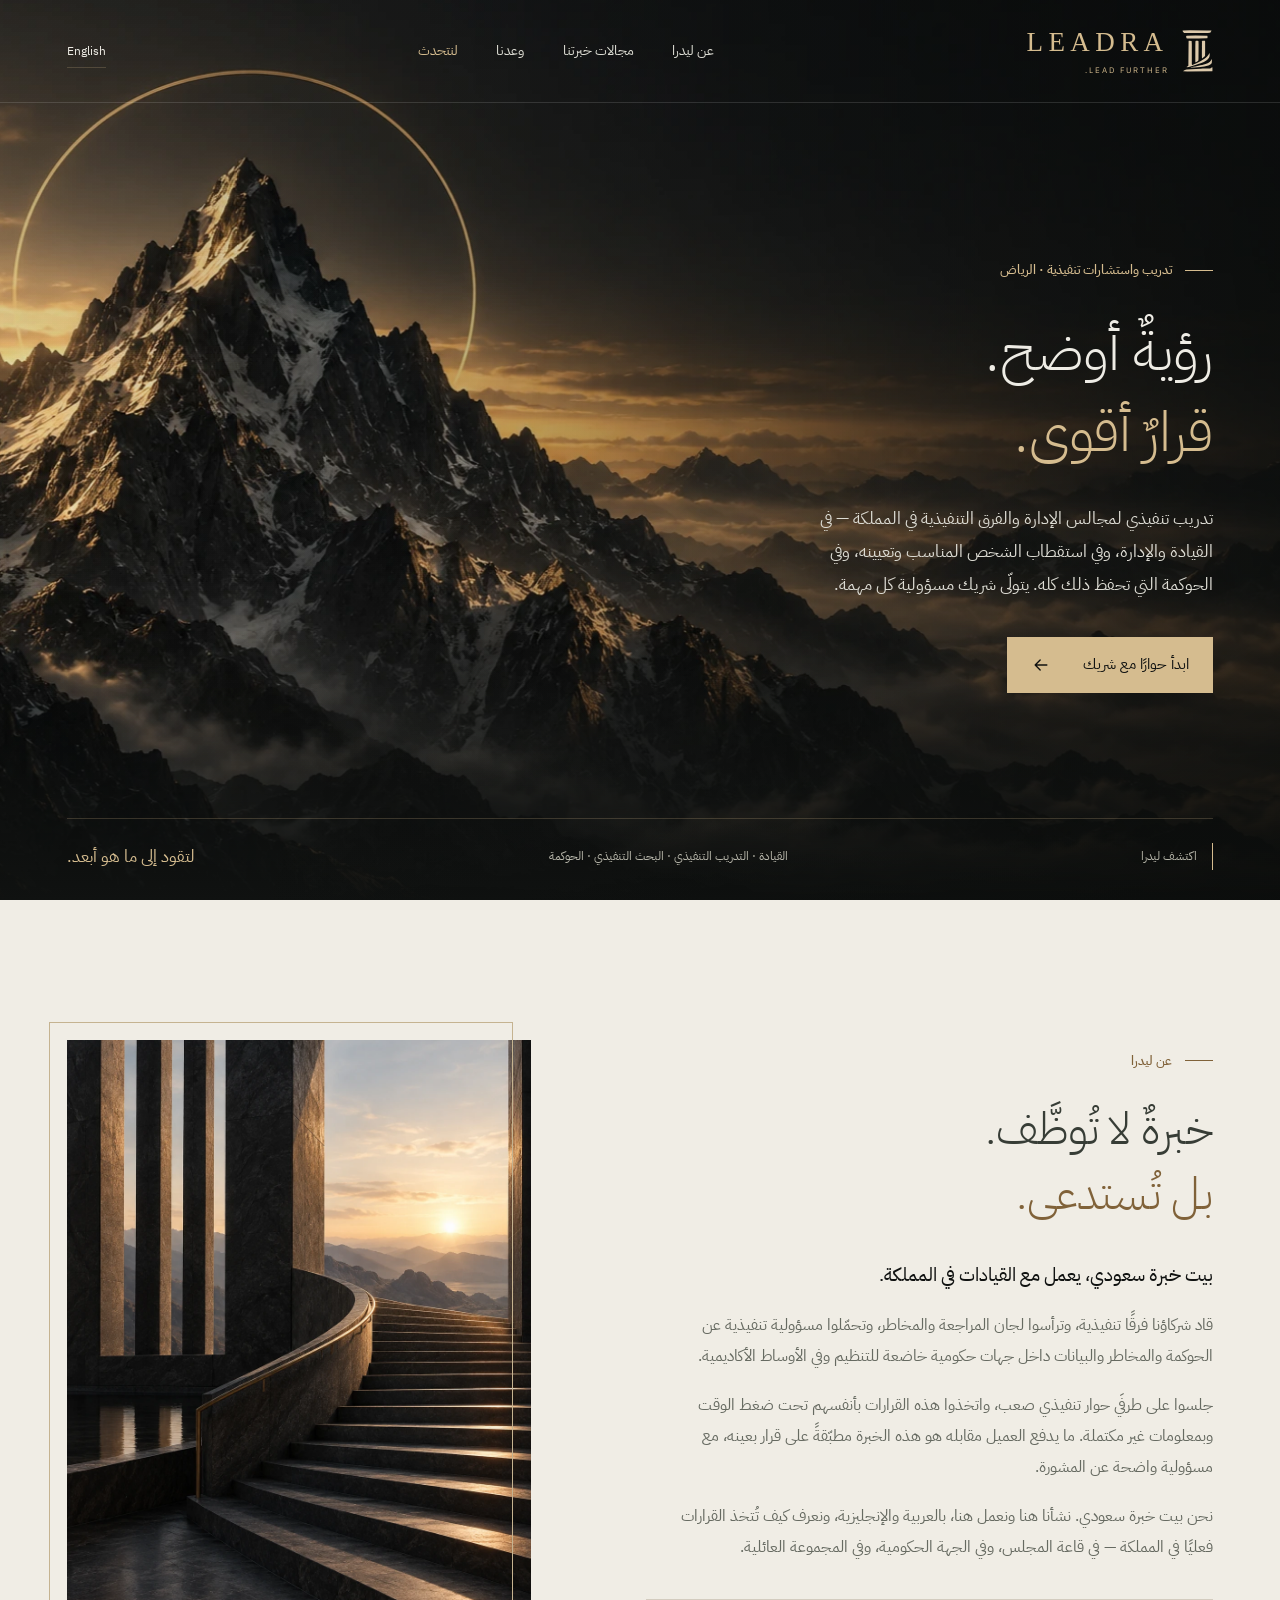
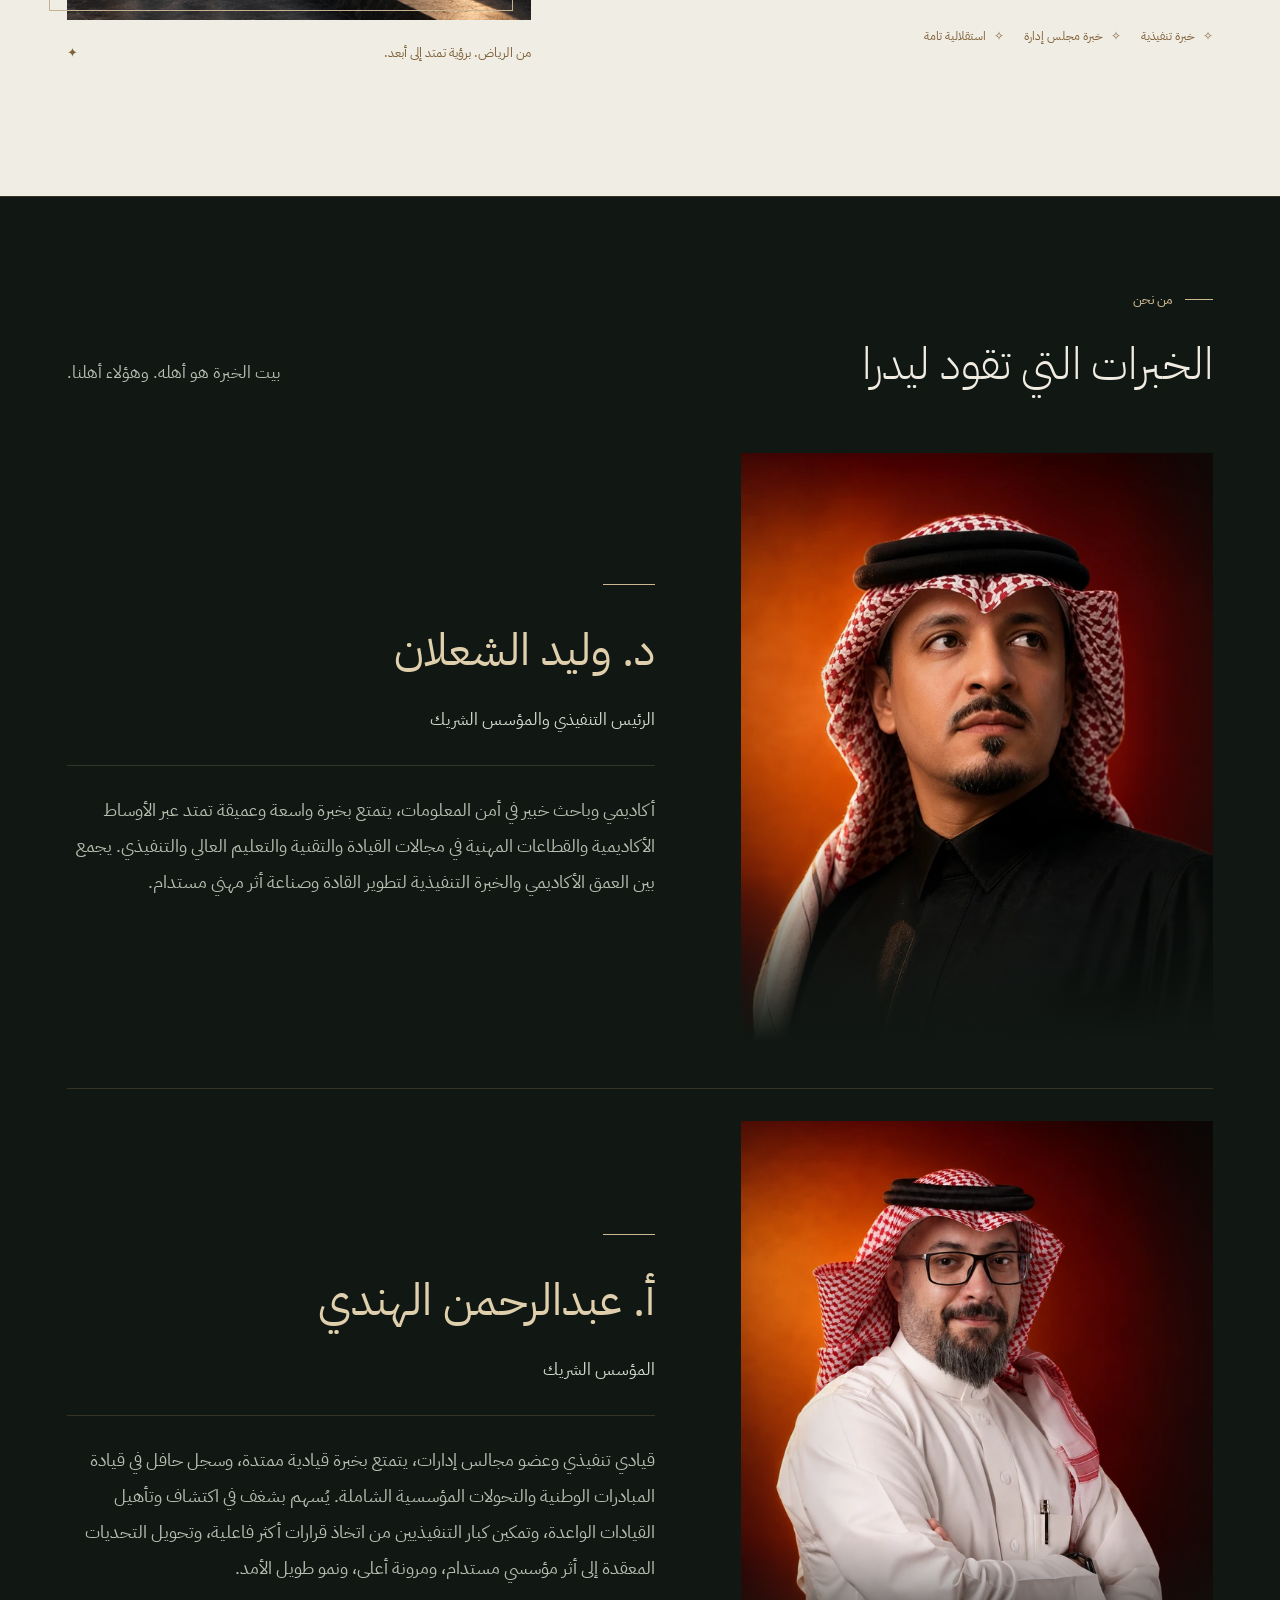
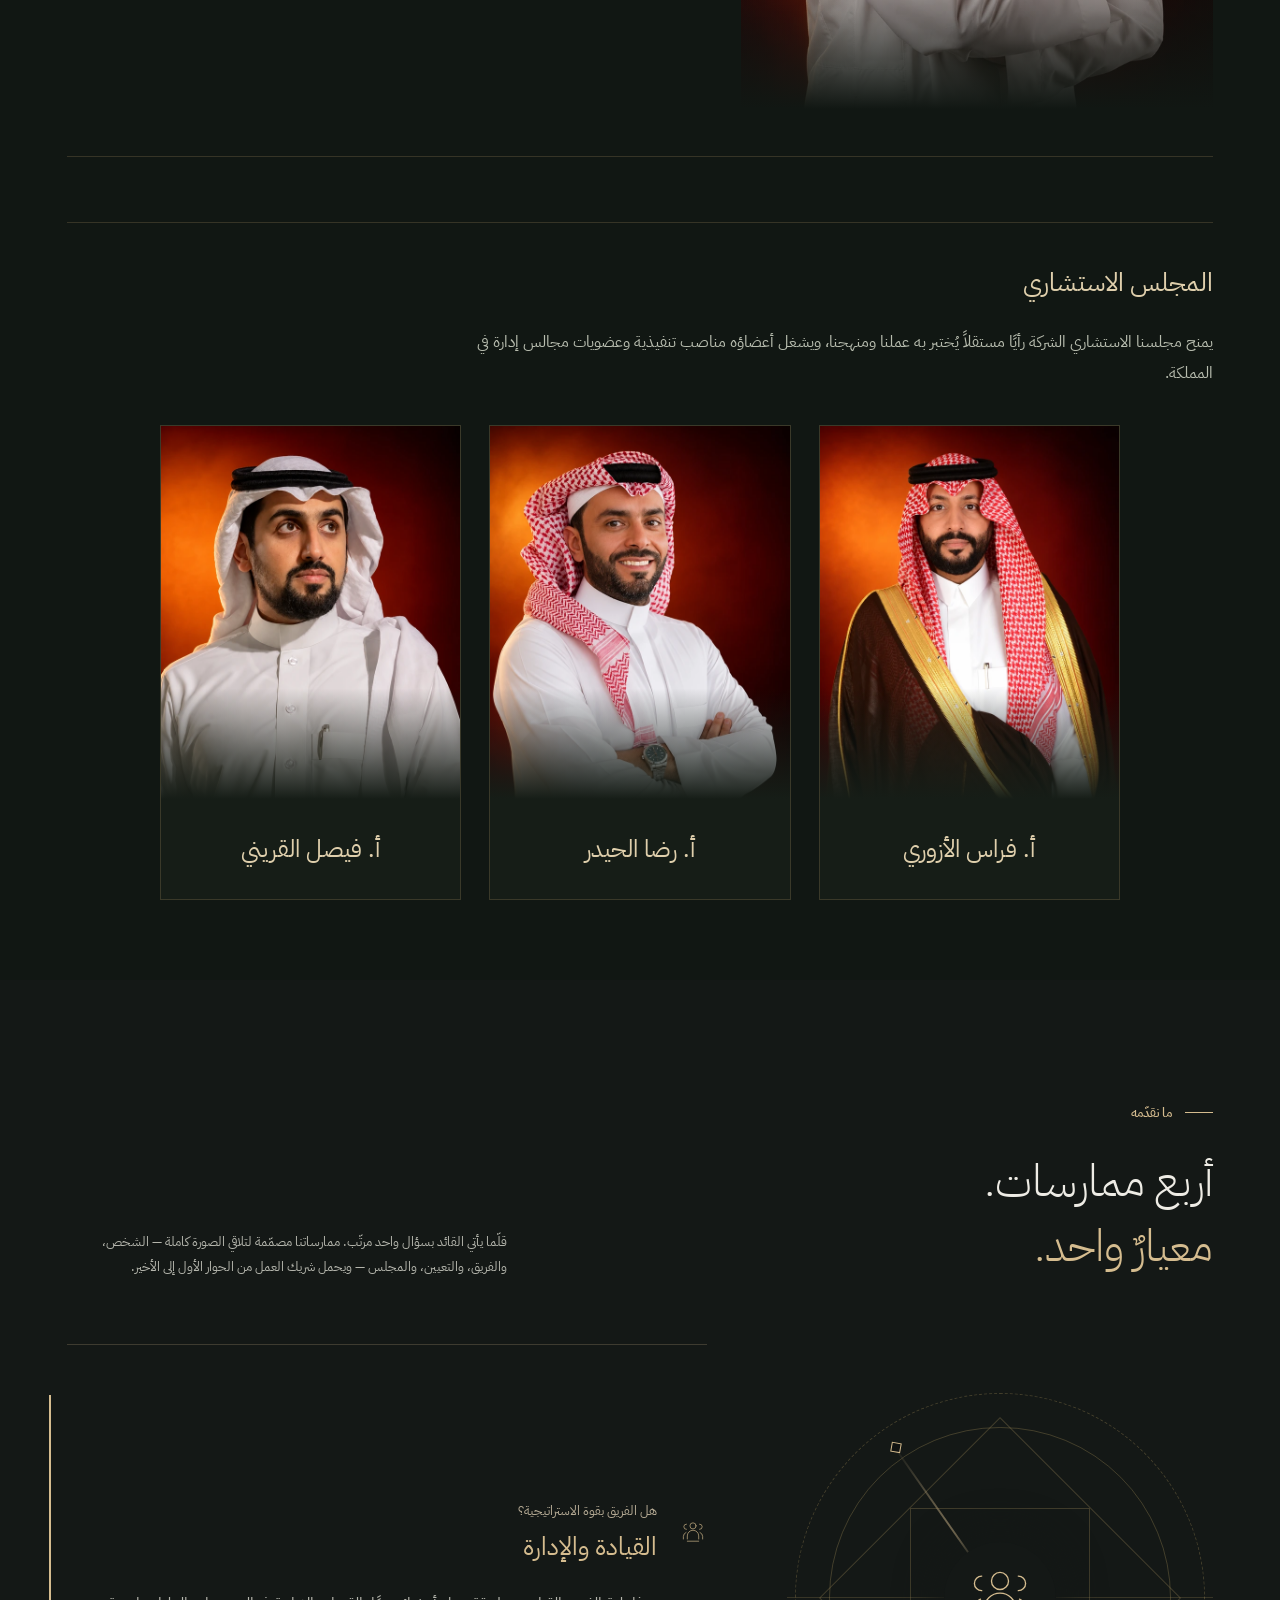
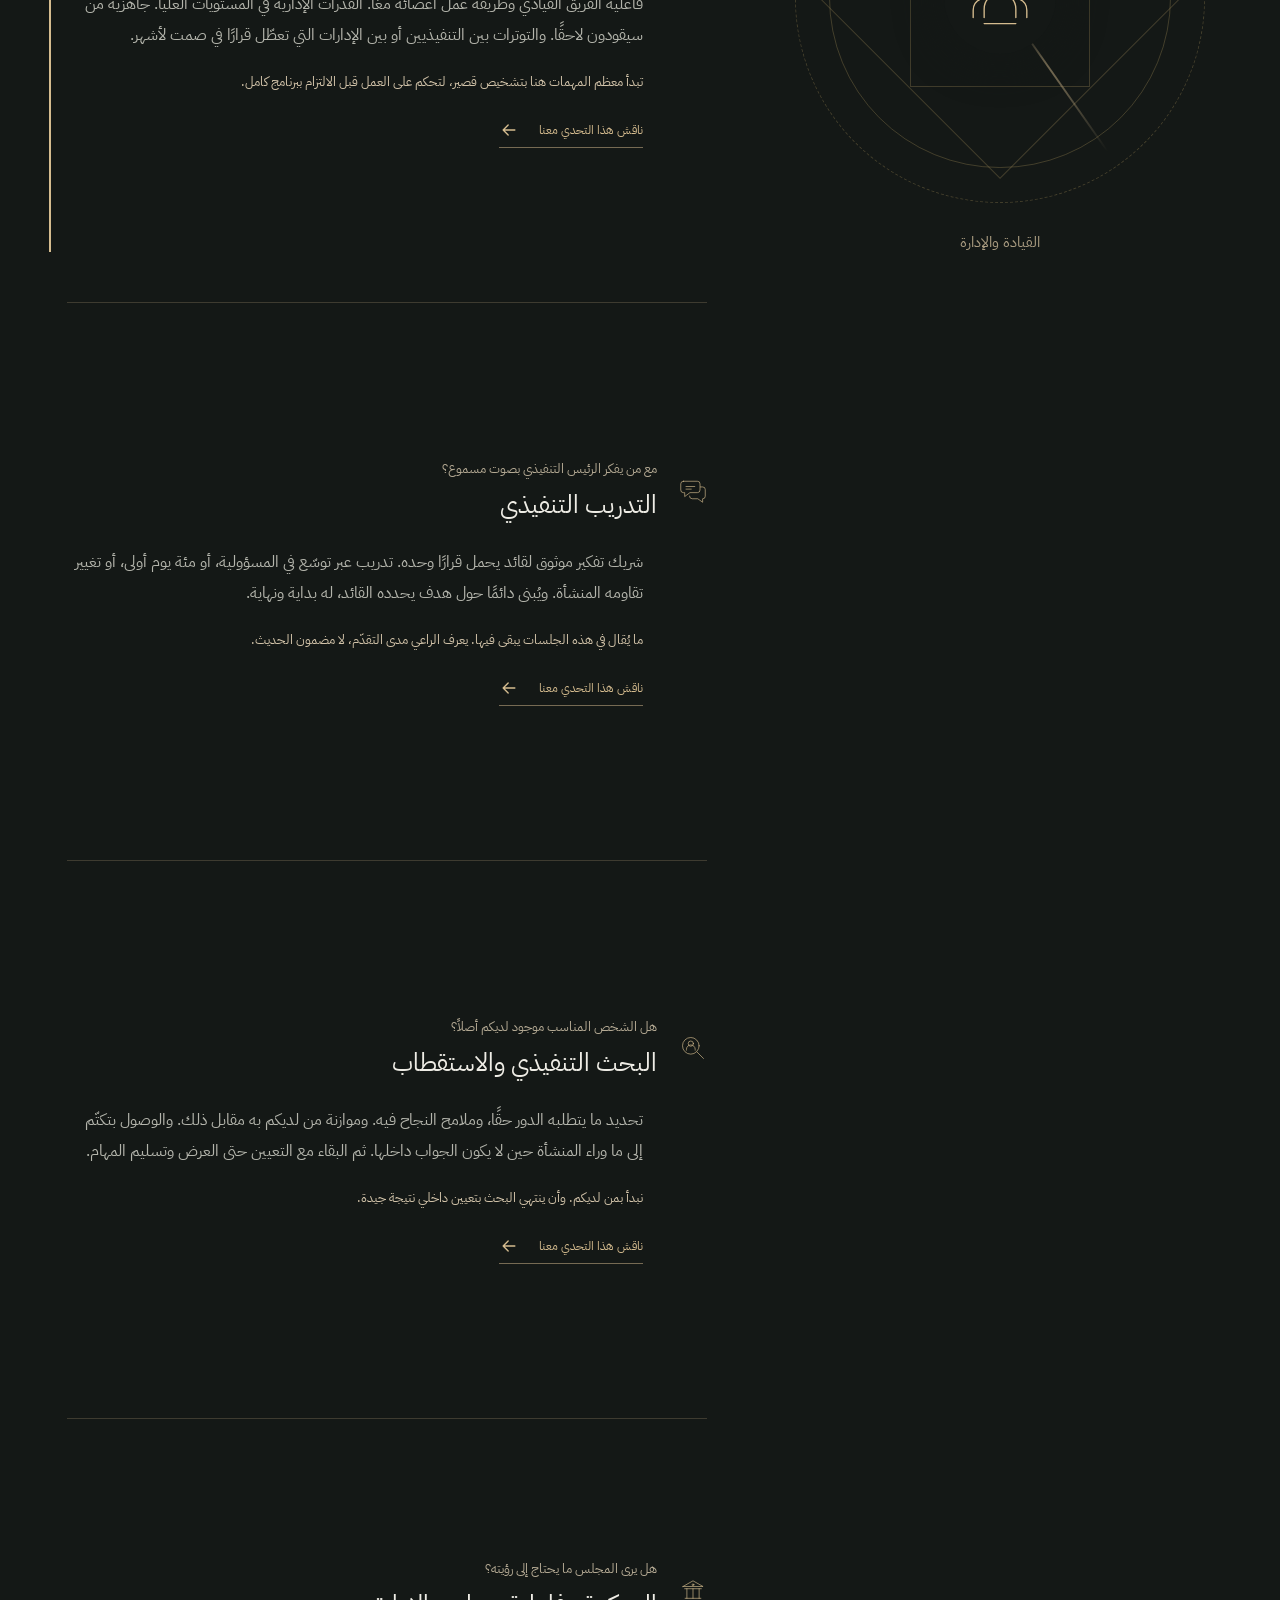
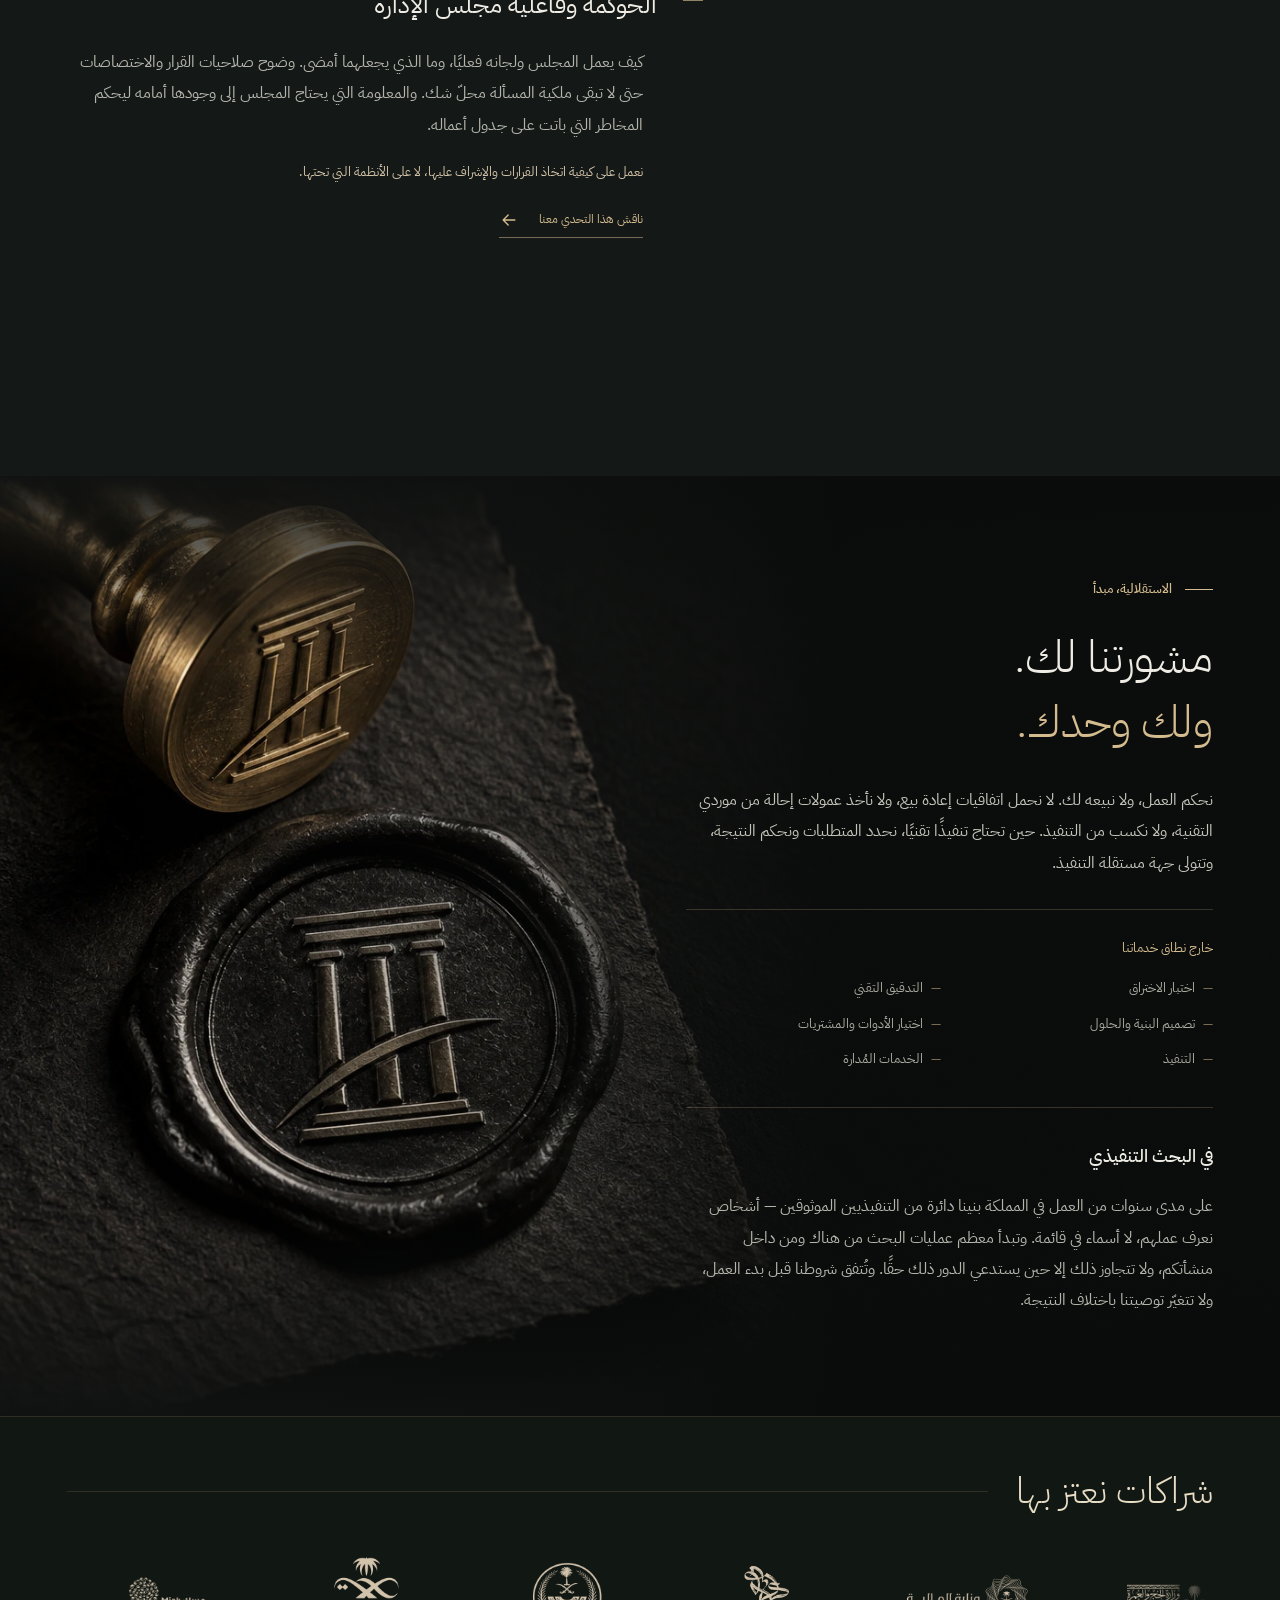
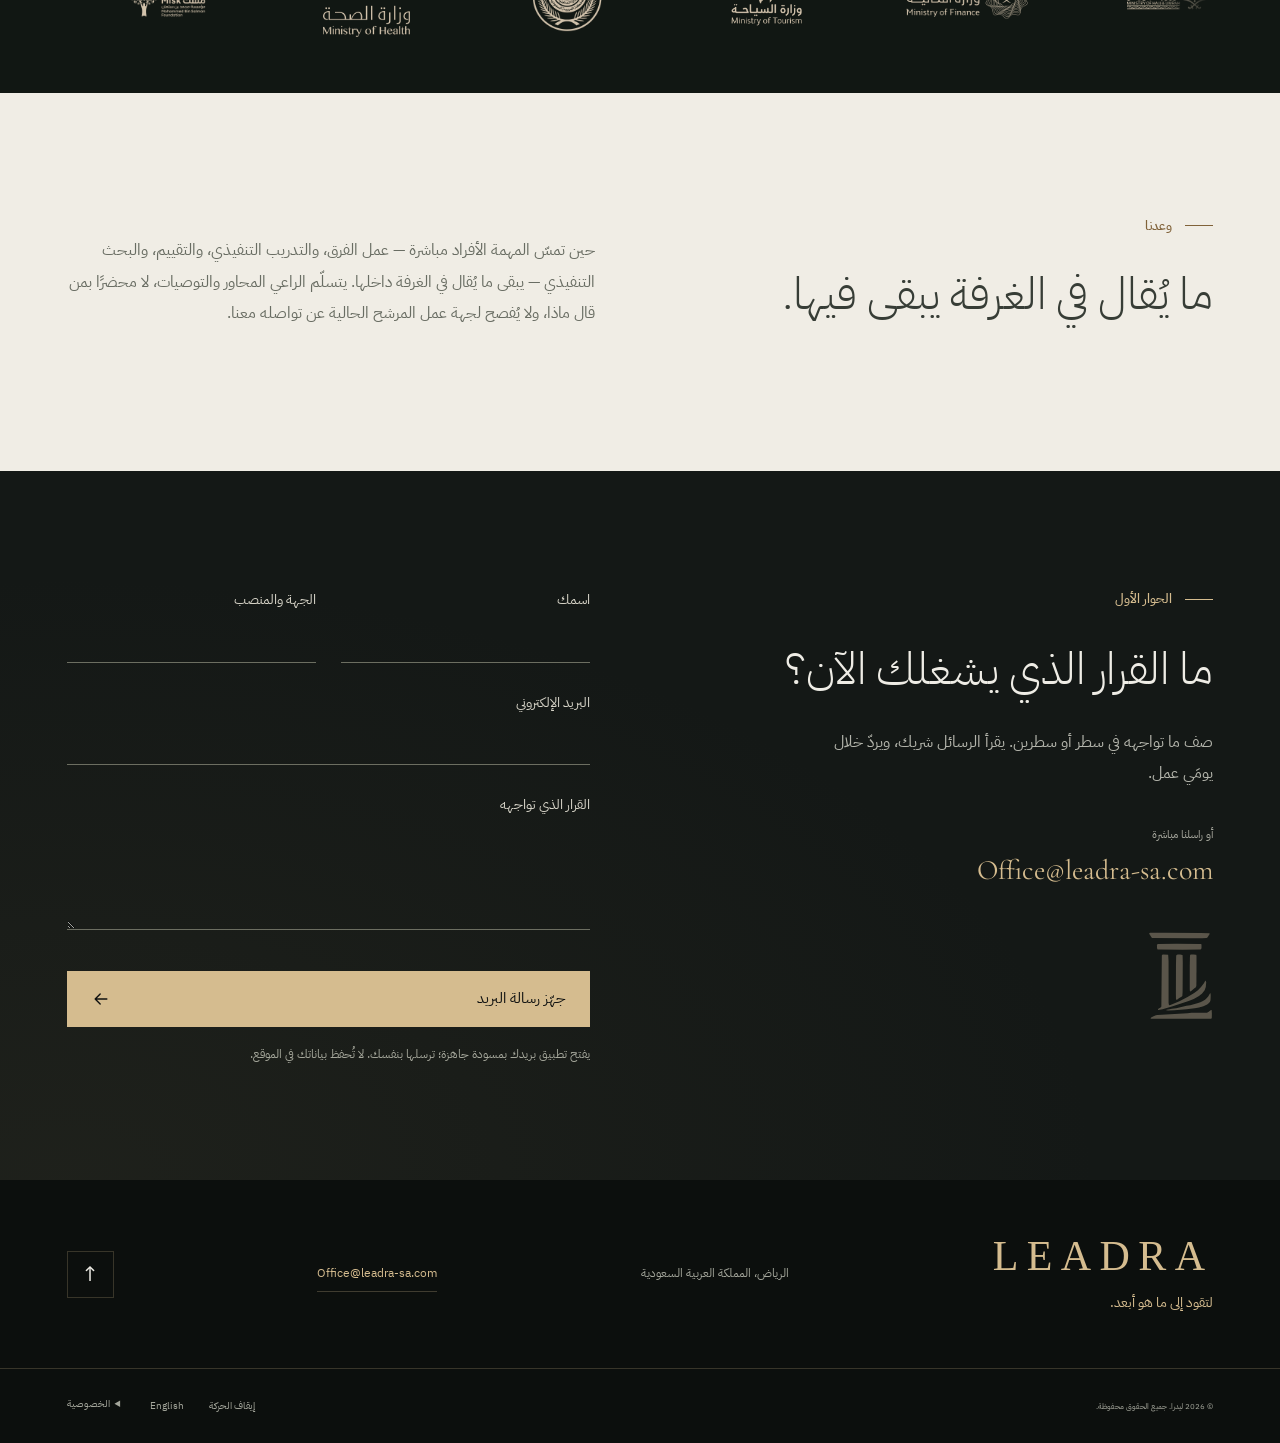
==== commit 47c648cb: "Replace partner grid with refined continuous logo ribbon" ====
--- a/index-ar.html
+++ b/index-ar.html
@@ -1,12 +1,12 @@
 <!doctype html>
-<html lang="ar" dir="rtl"><head><meta charset="utf-8"><meta name="viewport" content="width=device-width,initial-scale=1"><meta name="theme-color" content="#101211"><title>ليدرا — التدريب التنفيذي والقيادة والبحث التنفيذي والحوكمة | الرياض</title><meta name="description" content="بيت خبرة سعودي يعمل مع مجالس الإدارة والفرق التنفيذية في القيادة والإدارة، والتدريب التنفيذي، والبحث التنفيذي، وفاعلية مجلس الإدارة."><link rel="icon" type="image/svg+xml" href="assets/favicon.svg?v=2"><link rel="icon" type="image/png" sizes="32x32" href="assets/icon-32.png"><link rel="apple-touch-icon" sizes="180x180" href="assets/icon-180.png"><link rel="canonical" href="https://leadra-sa.com/index-ar.html"><meta property="og:type" content="website"><meta property="og:site_name" content="LEADRA"><meta property="og:locale" content="ar_SA"><meta property="og:title" content="ليدرا — التدريب التنفيذي والقيادة والبحث التنفيذي والحوكمة | الرياض"><meta property="og:description" content="بيت خبرة سعودي يعمل مع مجالس الإدارة والفرق التنفيذية في القيادة والإدارة، والتدريب التنفيذي، والبحث التنفيذي، وفاعلية مجلس الإدارة."><meta property="og:url" content="https://leadra-sa.com/index-ar.html"><meta property="og:image" content="https://leadra-sa.com/assets/leadra-social.png"><meta property="og:image:type" content="image/png"><meta property="og:image:width" content="1200"><meta property="og:image:height" content="630"><meta property="og:image:alt" content="LEADRA — gold logo on a dark background"><meta name="twitter:card" content="summary_large_image"><meta name="twitter:title" content="ليدرا — التدريب التنفيذي والقيادة والبحث التنفيذي والحوكمة | الرياض"><meta name="twitter:description" content="بيت خبرة سعودي يعمل مع مجالس الإدارة والفرق التنفيذية في القيادة والإدارة، والتدريب التنفيذي، والبحث التنفيذي، وفاعلية مجلس الإدارة."><meta name="twitter:image" content="https://leadra-sa.com/assets/leadra-social.png"><link rel="alternate" hreflang="ar" href="index-ar.html"><link rel="alternate" hreflang="en" href="index.html"><link rel="preload" as="image" href="assets/editorial/summit.webp"><link rel="stylesheet" href="site.css?v=0bd4462b750d"><script src="site.js?v=f77f98cba923" defer></script><link rel="stylesheet" href="partners.css?v=82e2acd4996d"></head>
+<html lang="ar" dir="rtl"><head><meta charset="utf-8"><meta name="viewport" content="width=device-width,initial-scale=1"><meta name="theme-color" content="#101211"><title>ليدرا — التدريب التنفيذي والقيادة والبحث التنفيذي والحوكمة | الرياض</title><meta name="description" content="بيت خبرة سعودي يعمل مع مجالس الإدارة والفرق التنفيذية في القيادة والإدارة، والتدريب التنفيذي، والبحث التنفيذي، وفاعلية مجلس الإدارة."><link rel="icon" type="image/svg+xml" href="assets/favicon.svg?v=2"><link rel="icon" type="image/png" sizes="32x32" href="assets/icon-32.png"><link rel="apple-touch-icon" sizes="180x180" href="assets/icon-180.png"><link rel="canonical" href="https://leadra-sa.com/index-ar.html"><meta property="og:type" content="website"><meta property="og:site_name" content="LEADRA"><meta property="og:locale" content="ar_SA"><meta property="og:title" content="ليدرا — التدريب التنفيذي والقيادة والبحث التنفيذي والحوكمة | الرياض"><meta property="og:description" content="بيت خبرة سعودي يعمل مع مجالس الإدارة والفرق التنفيذية في القيادة والإدارة، والتدريب التنفيذي، والبحث التنفيذي، وفاعلية مجلس الإدارة."><meta property="og:url" content="https://leadra-sa.com/index-ar.html"><meta property="og:image" content="https://leadra-sa.com/assets/leadra-social.png"><meta property="og:image:type" content="image/png"><meta property="og:image:width" content="1200"><meta property="og:image:height" content="630"><meta property="og:image:alt" content="LEADRA — gold logo on a dark background"><meta name="twitter:card" content="summary_large_image"><meta name="twitter:title" content="ليدرا — التدريب التنفيذي والقيادة والبحث التنفيذي والحوكمة | الرياض"><meta name="twitter:description" content="بيت خبرة سعودي يعمل مع مجالس الإدارة والفرق التنفيذية في القيادة والإدارة، والتدريب التنفيذي، والبحث التنفيذي، وفاعلية مجلس الإدارة."><meta name="twitter:image" content="https://leadra-sa.com/assets/leadra-social.png"><link rel="alternate" hreflang="ar" href="index-ar.html"><link rel="alternate" hreflang="en" href="index.html"><link rel="preload" as="image" href="assets/editorial/summit.webp"><link rel="stylesheet" href="site.css?v=0bd4462b750d"><script src="site.js?v=f77f98cba923" defer></script><link rel="stylesheet" href="partners.css?v=de89fce9bd47"></head>
 <body><a class="skip" href="#main">انتقل إلى المحتوى</a><div class="reading-progress" aria-hidden="true"></div>
 <header class="header"><div class="header-inner"><a class="brand" href="index-ar.html" aria-label="ليدرا"><img src="assets/logo-champagne.svg" width="33" height="45" alt=""><span>LEADRA<small>LEAD FURTHER.</small></span></a><nav id="navigation" aria-label="التنقل الرئيسي"><a href="#about">عن ليدرا</a><a href="#expertise">مجالات خبرتنا</a><a href="#approach">وعدنا</a><a href="#contact">لنتحدث</a></nav><div class="header-actions"><a class="language" href="index.html" lang="en">English</a><button class="menu-toggle" aria-expanded="false" aria-controls="navigation" aria-label="القائمة"><span></span><span></span></button></div></div></header>
 <main id="main">
 <section class="hero" aria-labelledby="hero-title"><div class="hero-image" aria-hidden="true"></div><div class="hero-shade" aria-hidden="true"></div><div class="hero-inner"><div class="hero-copy"><p class="eyebrow entrance">تدريب واستشارات تنفيذية · الرياض</p><h1 id="hero-title" class="entrance">رؤيةٌ أوضح. <br><em>قرارٌ أقوى.</em></h1><p class="hero-intro entrance">تدريب تنفيذي لمجالس الإدارة والفرق التنفيذية في المملكة — في القيادة والإدارة، وفي استقطاب الشخص المناسب وتعيينه، وفي الحوكمة التي تحفظ ذلك كله. يتولّى شريك مسؤولية كل مهمة.</p><a class="button entrance" href="#contact">ابدأ حوارًا مع شريك<span class="arrow" aria-hidden="true"><svg width="20" height="20" viewbox="0 0 24 24" fill="none" stroke="currentColor" stroke-width="1.65" stroke-linecap="round" stroke-linejoin="round" focusable="false" aria-hidden="true"><path d="M5 12h14m-6-6 6 6-6 6"></path></svg></span></a></div></div><div class="hero-bottom"><a href="#about" class="scroll-cue"><span class="scroll-line" aria-hidden="true"></span>اكتشف ليدرا</a><span class="hero-foot">القيادة · التدريب التنفيذي · البحث التنفيذي · الحوكمة</span><span class="signature">لتقود إلى ما هو أبعد.</span></div></section>
 <section class="about section-light" id="about"><div class="section-shell about-grid"><div class="about-copy"><p class="eyebrow reveal">عن ليدرا</p><h2 class="reveal">خبرةٌ لا تُوظَّف. <br><em>بل تُستدعى.</em></h2><p class="lead reveal">بيت خبرة سعودي، يعمل مع القيادات في المملكة.</p><p class="reveal">قاد شركاؤنا فرقًا تنفيذية، وترأسوا لجان المراجعة والمخاطر، وتحمّلوا مسؤولية تنفيذية عن الحوكمة والمخاطر والبيانات داخل جهات حكومية خاضعة للتنظيم وفي الأوساط الأكاديمية.</p><p class="reveal">جلسوا على طرفَي حوار تنفيذي صعب، واتخذوا هذه القرارات بأنفسهم تحت ضغط الوقت وبمعلومات غير مكتملة. ما يدفع العميل مقابله هو هذه الخبرة مطبّقةً على قرار بعينه، مع مسؤولية واضحة عن المشورة.</p><p class="reveal">نحن بيت خبرة سعودي. نشأنا هنا ونعمل هنا، بالعربية والإنجليزية، ونعرف كيف تُتخذ القرارات فعليًا في المملكة — في قاعة المجلس، وفي الجهة الحكومية، وفي المجموعة العائلية.</p><div class="expertise-tags reveal"><span>خبرة تنفيذية</span><span>خبرة مجلس إدارة</span><span>استقلالية تامة</span></div></div><figure class="architecture reveal"><div class="image-window"><img src="assets/editorial/perspective.webp" width="1024" height="1536" loading="lazy" alt="درج منحني بين أعمدة حجرية ينفتح على أفق جبلي مضاء"></div><figcaption><span>من الرياض. برؤية تمتد إلى أبعد.</span><span aria-hidden="true">✦</span></figcaption></figure></div></section>
-<section id="partners" class="partners-sample" aria-labelledby="partners-title"><div class="section-shell"><div class="partners-heading"><h2 id="partners-title">شراكات نعتز بها</h2></div><div class="partners-grid"><div class="partner-mark"><img src="assets/partners/Frame-92-2-1.png" alt="مؤسسة مسك" width="220" height="130" loading="lazy" decoding="async"></div><div class="partner-mark"><img src="assets/partners/Frame-91-3.png" alt="وزارة الصحة" width="220" height="130" loading="lazy" decoding="async"></div><div class="partner-mark"><img src="assets/partners/Frame-89-3.png" alt="وزارة الداخلية" width="220" height="130" loading="lazy" decoding="async"></div><div class="partner-mark"><img src="assets/partners/Frame-90-3.png" alt="وزارة السياحة" width="220" height="130" loading="lazy" decoding="async"></div><div class="partner-mark"><img src="assets/partners/Frame-84-2-1.png" alt="وزارة المالية" width="220" height="130" loading="lazy" decoding="async"></div><div class="partner-mark"><img src="assets/partners/Frame-83-2-1.png" alt="وزارة الحج والعمرة" width="220" height="130" loading="lazy" decoding="async"></div><div class="partner-mark"><img src="assets/partners/Frame-92-1-1.png" alt="بنك التنمية الاجتماعية" width="220" height="130" loading="lazy" decoding="async"></div><div class="partner-mark"><img src="assets/partners/Frame-91-1-1.png" alt="المؤسسة العامة للتقاعد" width="220" height="130" loading="lazy" decoding="async"></div><div class="partner-mark"><img src="assets/partners/Frame-90-1-1.png" alt="وزارة الرياضة" width="220" height="130" loading="lazy" decoding="async"></div><div class="partner-mark"><img src="assets/partners/Frame-84-1-1.png" alt="وزارة الشؤون البلدية والقروية والإسكان" width="220" height="130" loading="lazy" decoding="async"></div><div class="partner-mark"><img src="assets/partners/Frame-83-1-1.png" alt="هيئة الرقابة النووية والإشعاعية" width="220" height="130" loading="lazy" decoding="async"></div></div></div></section><section id="people" class="people section-light" aria-labelledby="people-title"><div class="section-shell people-grid"><div class="people-heading"><p class="eyebrow reveal">من نحن</p><h2 id="people-title" class="reveal">الخبرات التي تقود ليدرا</h2><p class="lead reveal">بيت الخبرة هو أهله. وهؤلاء أهلنا.</p></div><div class="founder-cards reveal"><article class="person-card person-card--profile" aria-labelledby="waleed-name"><figure class="profile-portrait"><img src="assets/team/waleed-alshalan-960.webp" srcset="assets/team/waleed-alshalan-640.webp 640w, assets/team/waleed-alshalan-960.webp 960w, assets/team/waleed-alshalan-1440.webp 1440w" sizes="(max-width:600px) 90vw, (max-width:900px) 40vw, 42vw" width="2046" height="3074" loading="lazy" decoding="async" alt="د. وليد الشعلان"></figure><div class="person-card-copy"><h3 class="person-card-name" id="waleed-name">د. وليد الشعلان</h3><p class="person-card-role">الرئيس التنفيذي والمؤسس الشريك</p><p class="person-card-bio">أكاديمي وباحث خبير في أمن المعلومات، يتمتع بخبرة واسعة وعميقة تمتد عبر الأوساط الأكاديمية والقطاعات المهنية في مجالات القيادة والتقنية والتعليم العالي والتنفيذي. يجمع بين العمق الأكاديمي والخبرة التنفيذية لتطوير القادة وصناعة أثر مهني مستدام.</p></div></article><article class="person-card person-card--profile" aria-labelledby="alhindi-name"><figure class="profile-portrait"><img src="assets/team/abdulrahman-alhindi-960.webp" srcset="assets/team/abdulrahman-alhindi-640.webp 640w, assets/team/abdulrahman-alhindi-960.webp 960w, assets/team/abdulrahman-alhindi-1024.webp 1024w" sizes="(max-width:600px) 90vw, (max-width:900px) 40vw, 42vw" width="1024" height="1536" loading="lazy" decoding="async" alt="أ. عبدالرحمن الهندي"></figure><div class="person-card-copy"><h3 class="person-card-name" id="alhindi-name">أ. عبدالرحمن الهندي</h3><p class="person-card-role">المؤسس الشريك</p><p class="person-card-bio">قيادي تنفيذي وعضو مجالس إدارات، يتمتع بخبرة قيادية ممتدة، وسجل حافل في قيادة المبادرات الوطنية والتحولات المؤسسية الشاملة. يُسهم بشغف في اكتشاف وتأهيل القيادات الواعدة، وتمكين كبار التنفيذيين من اتخاذ قرارات أكثر فاعلية، وتحويل التحديات المعقدة إلى أثر مؤسسي مستدام، ومرونة أعلى، ونمو طويل الأمد.</p></div></article></div><div class="advisory-copy reveal"><h3>المجلس الاستشاري</h3><p>يمنح مجلسنا الاستشاري الشركة رأيًا مستقلاً يُختبر به عملنا ومنهجنا، ويشغل أعضاؤه مناصب تنفيذية وعضويات مجالس إدارة في المملكة.</p><div class="advisory-cards"><article class="person-card person-card--profile" aria-labelledby="feras-name"><figure class="profile-portrait"><img src="assets/team/feras-alazwari-960.webp" srcset="assets/team/feras-alazwari-640.webp 640w, assets/team/feras-alazwari-960.webp 960w, assets/team/feras-alazwari-1024.webp 1024w" sizes="(max-width:600px) 90vw, (max-width:900px) 40vw, 42vw" width="1024" height="1536" loading="lazy" decoding="async" alt="أ. فراس الأزوري"></figure><div class="person-card-copy"><h3 class="person-card-name" id="feras-name">أ. فراس الأزوري</h3></div></article><article class="person-card person-card--profile" aria-labelledby="redha-alhaidar-name"><figure class="profile-portrait"><img src="assets/team/redha-alhaidar-960.webp" srcset="assets/team/redha-alhaidar-640.webp 640w, assets/team/redha-alhaidar-960.webp 960w, assets/team/redha-alhaidar-1024.webp 1024w" sizes="(max-width:600px) 85vw, 300px" width="1024" height="1536" loading="lazy" decoding="async" alt="أ. رضا الحيدر"></figure><div class="person-card-copy"><h3 class="person-card-name" id="redha-alhaidar-name">أ. رضا الحيدر</h3></div></article><article class="person-card person-card--profile" aria-labelledby="faisal-alquraini-name"><figure class="profile-portrait"><img src="assets/team/faisal-alquraini-960.webp" srcset="assets/team/faisal-alquraini-640.webp 640w, assets/team/faisal-alquraini-960.webp 960w, assets/team/faisal-alquraini-1024.webp 1024w" sizes="(max-width:600px) 85vw, 300px" width="1024" height="1536" loading="lazy" decoding="async" alt="أ. فيصل القريني"></figure><div class="person-card-copy"><h3 class="person-card-name" id="faisal-alquraini-name">أ. فيصل القريني</h3></div></article></div></div></div></section><section class="expertise" id="expertise"><div class="section-shell"><div class="section-heading"><div><p class="eyebrow reveal">ما نقدّمه</p><h2 class="reveal">أربع ممارسات. <br><em>معيارٌ واحد.</em></h2></div><p class="section-intro reveal">قلّما يأتي القائد بسؤال واحد مرتّب. ممارساتنا مصمّمة لتلاقي الصورة كاملة — الشخص، والفريق، والتعيين، والمجلس — ويحمل شريك العمل من الحوار الأول إلى الأخير.</p></div><div class="expertise-grid"><div class="compass-art" data-active="0" aria-hidden="true"><div class="compass-orbit orbit-outer"></div><div class="compass-orbit orbit-inner"></div><div class="compass-cross"></div><div class="compass-needle"></div><div class="compass-core"><span class="compass-glyph glyph-0"><svg width="24" height="24" viewbox="0 0 64 64" fill="none" stroke="currentColor" stroke-width="1.5" stroke-linecap="round" stroke-linejoin="round" aria-hidden="true"><circle cx="32" cy="18" r="7"></circle><path d="M19 48v-7a13 13 0 0 1 26 0v7M10 48v-6a10 10 0 0 1 6-9m38 15v-6a10 10 0 0 0-6-9"></path><path d="M17 14a6 6 0 0 0 0 12m30-12a6 6 0 0 1 0 12M19 53h26"></path></svg></span><span class="compass-glyph glyph-1"><svg width="24" height="24" viewbox="0 0 64 64" fill="none" stroke="currentColor" stroke-width="1.5" stroke-linecap="round" stroke-linejoin="round" aria-hidden="true"><path d="M10 12h32a6 6 0 0 1 6 6v14a6 6 0 0 1-6 6H25l-12 9V38h-3a6 6 0 0 1-6-6V18a6 6 0 0 1 6-6Z"></path><path d="M49 25h5a6 6 0 0 1 6 6v15a6 6 0 0 1-6 6v8l-11-8H30a6 6 0 0 1-6-6M16 24h20M16 30h12"></path></svg></span><span class="compass-glyph glyph-2"><svg width="24" height="24" viewbox="0 0 64 64" fill="none" stroke="currentColor" stroke-width="1.5" stroke-linecap="round" stroke-linejoin="round" aria-hidden="true"><circle cx="27" cy="27" r="19"></circle><path d="m41 41 15 15"></path><circle cx="27" cy="22" r="6"></circle><path d="M17 37v-2a10 10 0 0 1 20 0v2"></path></svg></span><span class="compass-glyph glyph-3"><svg width="24" height="24" viewbox="0 0 64 64" fill="none" stroke="currentColor" stroke-width="1.5" stroke-linecap="round" stroke-linejoin="round" aria-hidden="true"><path d="M9 24 32 11l23 13H9Z"></path><path d="M13 29h38M14 51h36M10 56h44M18 29v22m14-22v22m14-22v22"></path><circle cx="32" cy="20" r="2"></circle></svg></span></div><div class="compass-caption"><span class="compass-label label-0">القيادة والإدارة</span><span class="compass-label label-1">التدريب التنفيذي</span><span class="compass-label label-2">البحث التنفيذي والاستقطاب</span><span class="compass-label label-3">الحوكمة وفاعلية مجلس الإدارة</span></div></div><div class="practices"><article class="practice" id="practice-0" aria-labelledby="practice-title-0"><div class="practice-heading"><span class="practice-icon" aria-hidden="true"><svg width="24" height="24" viewbox="0 0 64 64" fill="none" stroke="currentColor" stroke-width="1.5" stroke-linecap="round" stroke-linejoin="round" aria-hidden="true"><circle cx="32" cy="18" r="7"></circle><path d="M19 48v-7a13 13 0 0 1 26 0v7M10 48v-6a10 10 0 0 1 6-9m38 15v-6a10 10 0 0 0-6-9"></path><path d="M17 14a6 6 0 0 0 0 12m30-12a6 6 0 0 1 0 12M19 53h26"></path></svg></span><div><p class="practice-question">هل الفريق بقوة الاستراتيجية؟</p><h3 id="practice-title-0">القيادة والإدارة</h3></div></div><div class="practice-content"><p>فاعلية الفريق القيادي وطريقة عمل أعضائه معًا. القدرات الإدارية في المستويات العليا. جاهزية من سيقودون لاحقًا. والتوترات بين التنفيذيين أو بين الإدارات التي تعطّل قرارًا في صمت لأشهر.</p><p class="who">تبدأ معظم المهمات هنا بتشخيص قصير، لتحكم على العمل قبل الالتزام ببرنامج كامل.</p><a class="text-link" href="#contact">ناقش هذا التحدي معنا <span class="arrow" aria-hidden="true"><svg width="20" height="20" viewbox="0 0 24 24" fill="none" stroke="currentColor" stroke-width="1.65" stroke-linecap="round" stroke-linejoin="round" focusable="false" aria-hidden="true"><path d="M5 12h14m-6-6 6 6-6 6"></path></svg></span></a></div></article><article class="practice" id="practice-1" aria-labelledby="practice-title-1"><div class="practice-heading"><span class="practice-icon" aria-hidden="true"><svg width="24" height="24" viewbox="0 0 64 64" fill="none" stroke="currentColor" stroke-width="1.5" stroke-linecap="round" stroke-linejoin="round" aria-hidden="true"><path d="M10 12h32a6 6 0 0 1 6 6v14a6 6 0 0 1-6 6H25l-12 9V38h-3a6 6 0 0 1-6-6V18a6 6 0 0 1 6-6Z"></path><path d="M49 25h5a6 6 0 0 1 6 6v15a6 6 0 0 1-6 6v8l-11-8H30a6 6 0 0 1-6-6M16 24h20M16 30h12"></path></svg></span><div><p class="practice-question">مع من يفكر الرئيس التنفيذي بصوت مسموع؟</p><h3 id="practice-title-1">التدريب التنفيذي</h3></div></div><div class="practice-content"><p>شريك تفكير موثوق لقائد يحمل قرارًا وحده. تدريب عبر توسّع في المسؤولية، أو مئة يوم أولى، أو تغيير تقاومه المنشأة. ويُبنى دائمًا حول هدف يحدده القائد، له بداية ونهاية.</p><p class="who">ما يُقال في هذه الجلسات يبقى فيها. يعرف الراعي مدى التقدّم، لا مضمون الحديث.</p><a class="text-link" href="#contact">ناقش هذا التحدي معنا <span class="arrow" aria-hidden="true"><svg width="20" height="20" viewbox="0 0 24 24" fill="none" stroke="currentColor" stroke-width="1.65" stroke-linecap="round" stroke-linejoin="round" focusable="false" aria-hidden="true"><path d="M5 12h14m-6-6 6 6-6 6"></path></svg></span></a></div></article><article class="practice" id="practice-2" aria-labelledby="practice-title-2"><div class="practice-heading"><span class="practice-icon" aria-hidden="true"><svg width="24" height="24" viewbox="0 0 64 64" fill="none" stroke="currentColor" stroke-width="1.5" stroke-linecap="round" stroke-linejoin="round" aria-hidden="true"><circle cx="27" cy="27" r="19"></circle><path d="m41 41 15 15"></path><circle cx="27" cy="22" r="6"></circle><path d="M17 37v-2a10 10 0 0 1 20 0v2"></path></svg></span><div><p class="practice-question">هل الشخص المناسب موجود لديكم أصلاً؟</p><h3 id="practice-title-2">البحث التنفيذي والاستقطاب</h3></div></div><div class="practice-content"><p>تحديد ما يتطلبه الدور حقًا، وملامح النجاح فيه. وموازنة من لديكم به مقابل ذلك. والوصول بتكتّم إلى ما وراء المنشأة حين لا يكون الجواب داخلها. ثم البقاء مع التعيين حتى العرض وتسليم المهام.</p><p class="who">نبدأ بمن لديكم. وأن ينتهي البحث بتعيين داخلي نتيجة جيدة.</p><a class="text-link" href="#contact">ناقش هذا التحدي معنا <span class="arrow" aria-hidden="true"><svg width="20" height="20" viewbox="0 0 24 24" fill="none" stroke="currentColor" stroke-width="1.65" stroke-linecap="round" stroke-linejoin="round" focusable="false" aria-hidden="true"><path d="M5 12h14m-6-6 6 6-6 6"></path></svg></span></a></div></article><article class="practice" id="practice-3" aria-labelledby="practice-title-3"><div class="practice-heading"><span class="practice-icon" aria-hidden="true"><svg width="24" height="24" viewbox="0 0 64 64" fill="none" stroke="currentColor" stroke-width="1.5" stroke-linecap="round" stroke-linejoin="round" aria-hidden="true"><path d="M9 24 32 11l23 13H9Z"></path><path d="M13 29h38M14 51h36M10 56h44M18 29v22m14-22v22m14-22v22"></path><circle cx="32" cy="20" r="2"></circle></svg></span><div><p class="practice-question">هل يرى المجلس ما يحتاج إلى رؤيته؟</p><h3 id="practice-title-3">الحوكمة وفاعلية مجلس الإدارة</h3></div></div><div class="practice-content"><p>كيف يعمل المجلس ولجانه فعليًا، وما الذي يجعلهما أمضى. وضوح صلاحيات القرار والاختصاصات حتى لا تبقى ملكية المسألة محلّ شك. والمعلومة التي يحتاج المجلس إلى وجودها أمامه ليحكم المخاطر التي باتت على جدول أعماله.</p><p class="who">نعمل على كيفية اتخاذ القرارات والإشراف عليها، لا على الأنظمة التي تحتها.</p><a class="text-link" href="#contact">ناقش هذا التحدي معنا <span class="arrow" aria-hidden="true"><svg width="20" height="20" viewbox="0 0 24 24" fill="none" stroke="currentColor" stroke-width="1.65" stroke-linecap="round" stroke-linejoin="round" focusable="false" aria-hidden="true"><path d="M5 12h14m-6-6 6 6-6 6"></path></svg></span></a></div></article></div></div></div></section>
+<section id="people" class="people section-light" aria-labelledby="people-title"><div class="section-shell people-grid"><div class="people-heading"><p class="eyebrow reveal">من نحن</p><h2 id="people-title" class="reveal">الخبرات التي تقود ليدرا</h2><p class="lead reveal">بيت الخبرة هو أهله. وهؤلاء أهلنا.</p></div><div class="founder-cards reveal"><article class="person-card person-card--profile" aria-labelledby="waleed-name"><figure class="profile-portrait"><img src="assets/team/waleed-alshalan-960.webp" srcset="assets/team/waleed-alshalan-640.webp 640w, assets/team/waleed-alshalan-960.webp 960w, assets/team/waleed-alshalan-1440.webp 1440w" sizes="(max-width:600px) 90vw, (max-width:900px) 40vw, 42vw" width="2046" height="3074" loading="lazy" decoding="async" alt="د. وليد الشعلان"></figure><div class="person-card-copy"><h3 class="person-card-name" id="waleed-name">د. وليد الشعلان</h3><p class="person-card-role">الرئيس التنفيذي والمؤسس الشريك</p><p class="person-card-bio">أكاديمي وباحث خبير في أمن المعلومات، يتمتع بخبرة واسعة وعميقة تمتد عبر الأوساط الأكاديمية والقطاعات المهنية في مجالات القيادة والتقنية والتعليم العالي والتنفيذي. يجمع بين العمق الأكاديمي والخبرة التنفيذية لتطوير القادة وصناعة أثر مهني مستدام.</p></div></article><article class="person-card person-card--profile" aria-labelledby="alhindi-name"><figure class="profile-portrait"><img src="assets/team/abdulrahman-alhindi-960.webp" srcset="assets/team/abdulrahman-alhindi-640.webp 640w, assets/team/abdulrahman-alhindi-960.webp 960w, assets/team/abdulrahman-alhindi-1024.webp 1024w" sizes="(max-width:600px) 90vw, (max-width:900px) 40vw, 42vw" width="1024" height="1536" loading="lazy" decoding="async" alt="أ. عبدالرحمن الهندي"></figure><div class="person-card-copy"><h3 class="person-card-name" id="alhindi-name">أ. عبدالرحمن الهندي</h3><p class="person-card-role">المؤسس الشريك</p><p class="person-card-bio">قيادي تنفيذي وعضو مجالس إدارات، يتمتع بخبرة قيادية ممتدة، وسجل حافل في قيادة المبادرات الوطنية والتحولات المؤسسية الشاملة. يُسهم بشغف في اكتشاف وتأهيل القيادات الواعدة، وتمكين كبار التنفيذيين من اتخاذ قرارات أكثر فاعلية، وتحويل التحديات المعقدة إلى أثر مؤسسي مستدام، ومرونة أعلى، ونمو طويل الأمد.</p></div></article></div><div class="advisory-copy reveal"><h3>المجلس الاستشاري</h3><p>يمنح مجلسنا الاستشاري الشركة رأيًا مستقلاً يُختبر به عملنا ومنهجنا، ويشغل أعضاؤه مناصب تنفيذية وعضويات مجالس إدارة في المملكة.</p><div class="advisory-cards"><article class="person-card person-card--profile" aria-labelledby="feras-name"><figure class="profile-portrait"><img src="assets/team/feras-alazwari-960.webp" srcset="assets/team/feras-alazwari-640.webp 640w, assets/team/feras-alazwari-960.webp 960w, assets/team/feras-alazwari-1024.webp 1024w" sizes="(max-width:600px) 90vw, (max-width:900px) 40vw, 42vw" width="1024" height="1536" loading="lazy" decoding="async" alt="أ. فراس الأزوري"></figure><div class="person-card-copy"><h3 class="person-card-name" id="feras-name">أ. فراس الأزوري</h3></div></article><article class="person-card person-card--profile" aria-labelledby="redha-alhaidar-name"><figure class="profile-portrait"><img src="assets/team/redha-alhaidar-960.webp" srcset="assets/team/redha-alhaidar-640.webp 640w, assets/team/redha-alhaidar-960.webp 960w, assets/team/redha-alhaidar-1024.webp 1024w" sizes="(max-width:600px) 85vw, 300px" width="1024" height="1536" loading="lazy" decoding="async" alt="أ. رضا الحيدر"></figure><div class="person-card-copy"><h3 class="person-card-name" id="redha-alhaidar-name">أ. رضا الحيدر</h3></div></article><article class="person-card person-card--profile" aria-labelledby="faisal-alquraini-name"><figure class="profile-portrait"><img src="assets/team/faisal-alquraini-960.webp" srcset="assets/team/faisal-alquraini-640.webp 640w, assets/team/faisal-alquraini-960.webp 960w, assets/team/faisal-alquraini-1024.webp 1024w" sizes="(max-width:600px) 85vw, 300px" width="1024" height="1536" loading="lazy" decoding="async" alt="أ. فيصل القريني"></figure><div class="person-card-copy"><h3 class="person-card-name" id="faisal-alquraini-name">أ. فيصل القريني</h3></div></article></div></div></div></section><section class="expertise" id="expertise"><div class="section-shell"><div class="section-heading"><div><p class="eyebrow reveal">ما نقدّمه</p><h2 class="reveal">أربع ممارسات. <br><em>معيارٌ واحد.</em></h2></div><p class="section-intro reveal">قلّما يأتي القائد بسؤال واحد مرتّب. ممارساتنا مصمّمة لتلاقي الصورة كاملة — الشخص، والفريق، والتعيين، والمجلس — ويحمل شريك العمل من الحوار الأول إلى الأخير.</p></div><div class="expertise-grid"><div class="compass-art" data-active="0" aria-hidden="true"><div class="compass-orbit orbit-outer"></div><div class="compass-orbit orbit-inner"></div><div class="compass-cross"></div><div class="compass-needle"></div><div class="compass-core"><span class="compass-glyph glyph-0"><svg width="24" height="24" viewbox="0 0 64 64" fill="none" stroke="currentColor" stroke-width="1.5" stroke-linecap="round" stroke-linejoin="round" aria-hidden="true"><circle cx="32" cy="18" r="7"></circle><path d="M19 48v-7a13 13 0 0 1 26 0v7M10 48v-6a10 10 0 0 1 6-9m38 15v-6a10 10 0 0 0-6-9"></path><path d="M17 14a6 6 0 0 0 0 12m30-12a6 6 0 0 1 0 12M19 53h26"></path></svg></span><span class="compass-glyph glyph-1"><svg width="24" height="24" viewbox="0 0 64 64" fill="none" stroke="currentColor" stroke-width="1.5" stroke-linecap="round" stroke-linejoin="round" aria-hidden="true"><path d="M10 12h32a6 6 0 0 1 6 6v14a6 6 0 0 1-6 6H25l-12 9V38h-3a6 6 0 0 1-6-6V18a6 6 0 0 1 6-6Z"></path><path d="M49 25h5a6 6 0 0 1 6 6v15a6 6 0 0 1-6 6v8l-11-8H30a6 6 0 0 1-6-6M16 24h20M16 30h12"></path></svg></span><span class="compass-glyph glyph-2"><svg width="24" height="24" viewbox="0 0 64 64" fill="none" stroke="currentColor" stroke-width="1.5" stroke-linecap="round" stroke-linejoin="round" aria-hidden="true"><circle cx="27" cy="27" r="19"></circle><path d="m41 41 15 15"></path><circle cx="27" cy="22" r="6"></circle><path d="M17 37v-2a10 10 0 0 1 20 0v2"></path></svg></span><span class="compass-glyph glyph-3"><svg width="24" height="24" viewbox="0 0 64 64" fill="none" stroke="currentColor" stroke-width="1.5" stroke-linecap="round" stroke-linejoin="round" aria-hidden="true"><path d="M9 24 32 11l23 13H9Z"></path><path d="M13 29h38M14 51h36M10 56h44M18 29v22m14-22v22m14-22v22"></path><circle cx="32" cy="20" r="2"></circle></svg></span></div><div class="compass-caption"><span class="compass-label label-0">القيادة والإدارة</span><span class="compass-label label-1">التدريب التنفيذي</span><span class="compass-label label-2">البحث التنفيذي والاستقطاب</span><span class="compass-label label-3">الحوكمة وفاعلية مجلس الإدارة</span></div></div><div class="practices"><article class="practice" id="practice-0" aria-labelledby="practice-title-0"><div class="practice-heading"><span class="practice-icon" aria-hidden="true"><svg width="24" height="24" viewbox="0 0 64 64" fill="none" stroke="currentColor" stroke-width="1.5" stroke-linecap="round" stroke-linejoin="round" aria-hidden="true"><circle cx="32" cy="18" r="7"></circle><path d="M19 48v-7a13 13 0 0 1 26 0v7M10 48v-6a10 10 0 0 1 6-9m38 15v-6a10 10 0 0 0-6-9"></path><path d="M17 14a6 6 0 0 0 0 12m30-12a6 6 0 0 1 0 12M19 53h26"></path></svg></span><div><p class="practice-question">هل الفريق بقوة الاستراتيجية؟</p><h3 id="practice-title-0">القيادة والإدارة</h3></div></div><div class="practice-content"><p>فاعلية الفريق القيادي وطريقة عمل أعضائه معًا. القدرات الإدارية في المستويات العليا. جاهزية من سيقودون لاحقًا. والتوترات بين التنفيذيين أو بين الإدارات التي تعطّل قرارًا في صمت لأشهر.</p><p class="who">تبدأ معظم المهمات هنا بتشخيص قصير، لتحكم على العمل قبل الالتزام ببرنامج كامل.</p><a class="text-link" href="#contact">ناقش هذا التحدي معنا <span class="arrow" aria-hidden="true"><svg width="20" height="20" viewbox="0 0 24 24" fill="none" stroke="currentColor" stroke-width="1.65" stroke-linecap="round" stroke-linejoin="round" focusable="false" aria-hidden="true"><path d="M5 12h14m-6-6 6 6-6 6"></path></svg></span></a></div></article><article class="practice" id="practice-1" aria-labelledby="practice-title-1"><div class="practice-heading"><span class="practice-icon" aria-hidden="true"><svg width="24" height="24" viewbox="0 0 64 64" fill="none" stroke="currentColor" stroke-width="1.5" stroke-linecap="round" stroke-linejoin="round" aria-hidden="true"><path d="M10 12h32a6 6 0 0 1 6 6v14a6 6 0 0 1-6 6H25l-12 9V38h-3a6 6 0 0 1-6-6V18a6 6 0 0 1 6-6Z"></path><path d="M49 25h5a6 6 0 0 1 6 6v15a6 6 0 0 1-6 6v8l-11-8H30a6 6 0 0 1-6-6M16 24h20M16 30h12"></path></svg></span><div><p class="practice-question">مع من يفكر الرئيس التنفيذي بصوت مسموع؟</p><h3 id="practice-title-1">التدريب التنفيذي</h3></div></div><div class="practice-content"><p>شريك تفكير موثوق لقائد يحمل قرارًا وحده. تدريب عبر توسّع في المسؤولية، أو مئة يوم أولى، أو تغيير تقاومه المنشأة. ويُبنى دائمًا حول هدف يحدده القائد، له بداية ونهاية.</p><p class="who">ما يُقال في هذه الجلسات يبقى فيها. يعرف الراعي مدى التقدّم، لا مضمون الحديث.</p><a class="text-link" href="#contact">ناقش هذا التحدي معنا <span class="arrow" aria-hidden="true"><svg width="20" height="20" viewbox="0 0 24 24" fill="none" stroke="currentColor" stroke-width="1.65" stroke-linecap="round" stroke-linejoin="round" focusable="false" aria-hidden="true"><path d="M5 12h14m-6-6 6 6-6 6"></path></svg></span></a></div></article><article class="practice" id="practice-2" aria-labelledby="practice-title-2"><div class="practice-heading"><span class="practice-icon" aria-hidden="true"><svg width="24" height="24" viewbox="0 0 64 64" fill="none" stroke="currentColor" stroke-width="1.5" stroke-linecap="round" stroke-linejoin="round" aria-hidden="true"><circle cx="27" cy="27" r="19"></circle><path d="m41 41 15 15"></path><circle cx="27" cy="22" r="6"></circle><path d="M17 37v-2a10 10 0 0 1 20 0v2"></path></svg></span><div><p class="practice-question">هل الشخص المناسب موجود لديكم أصلاً؟</p><h3 id="practice-title-2">البحث التنفيذي والاستقطاب</h3></div></div><div class="practice-content"><p>تحديد ما يتطلبه الدور حقًا، وملامح النجاح فيه. وموازنة من لديكم به مقابل ذلك. والوصول بتكتّم إلى ما وراء المنشأة حين لا يكون الجواب داخلها. ثم البقاء مع التعيين حتى العرض وتسليم المهام.</p><p class="who">نبدأ بمن لديكم. وأن ينتهي البحث بتعيين داخلي نتيجة جيدة.</p><a class="text-link" href="#contact">ناقش هذا التحدي معنا <span class="arrow" aria-hidden="true"><svg width="20" height="20" viewbox="0 0 24 24" fill="none" stroke="currentColor" stroke-width="1.65" stroke-linecap="round" stroke-linejoin="round" focusable="false" aria-hidden="true"><path d="M5 12h14m-6-6 6 6-6 6"></path></svg></span></a></div></article><article class="practice" id="practice-3" aria-labelledby="practice-title-3"><div class="practice-heading"><span class="practice-icon" aria-hidden="true"><svg width="24" height="24" viewbox="0 0 64 64" fill="none" stroke="currentColor" stroke-width="1.5" stroke-linecap="round" stroke-linejoin="round" aria-hidden="true"><path d="M9 24 32 11l23 13H9Z"></path><path d="M13 29h38M14 51h36M10 56h44M18 29v22m14-22v22m14-22v22"></path><circle cx="32" cy="20" r="2"></circle></svg></span><div><p class="practice-question">هل يرى المجلس ما يحتاج إلى رؤيته؟</p><h3 id="practice-title-3">الحوكمة وفاعلية مجلس الإدارة</h3></div></div><div class="practice-content"><p>كيف يعمل المجلس ولجانه فعليًا، وما الذي يجعلهما أمضى. وضوح صلاحيات القرار والاختصاصات حتى لا تبقى ملكية المسألة محلّ شك. والمعلومة التي يحتاج المجلس إلى وجودها أمامه ليحكم المخاطر التي باتت على جدول أعماله.</p><p class="who">نعمل على كيفية اتخاذ القرارات والإشراف عليها، لا على الأنظمة التي تحتها.</p><a class="text-link" href="#contact">ناقش هذا التحدي معنا <span class="arrow" aria-hidden="true"><svg width="20" height="20" viewbox="0 0 24 24" fill="none" stroke="currentColor" stroke-width="1.65" stroke-linecap="round" stroke-linejoin="round" focusable="false" aria-hidden="true"><path d="M5 12h14m-6-6 6 6-6 6"></path></svg></span></a></div></article></div></div></div></section>
 <section class="independence" id="independence"><div class="seal-image" aria-hidden="true"></div><div class="section-shell independence-inner"><div class="independence-copy"><p class="eyebrow reveal">الاستقلالية، مبدأ</p><h2 class="reveal">مشورتنا لك.<br><em>ولك وحدك.</em></h2><p class="reveal">نحكم العمل، ولا نبيعه لك. لا نحمل اتفاقيات إعادة بيع، ولا نأخذ عمولات إحالة من موردي التقنية، ولا نكسب من التنفيذ. حين تحتاج تنفيذًا تقنيًا، نحدد المتطلبات ونحكم النتيجة، وتتولى جهة مستقلة التنفيذ.</p><div class="scope reveal"><h3>خارج نطاق خدماتنا</h3><ul><li>اختبار الاختراق</li><li>التدقيق التقني</li><li>تصميم البنية والحلول</li><li>اختيار الأدوات والمشتريات</li><li>التنفيذ</li><li>الخدمات المُدارة</li></ul></div><div class="search-note reveal"><h3>في البحث التنفيذي</h3><p>على مدى سنوات من العمل في المملكة بنينا دائرة من التنفيذيين الموثوقين — أشخاص نعرف عملهم، لا أسماء في قائمة. وتبدأ معظم عمليات البحث من هناك ومن داخل منشأتكم، ولا تتجاوز ذلك إلا حين يستدعي الدور ذلك حقًا. وتُتفق شروطنا قبل بدء العمل، ولا تتغيّر توصيتنا باختلاف النتيجة.</p></div></div></div></section>
-<section class="approach section-light promise" id="approach" aria-labelledby="promise-title"><div class="section-shell promise-grid"><div class="promise-heading"><p class="eyebrow reveal">وعدنا</p><h2 id="promise-title" class="reveal">ما يُقال في الغرفة يبقى فيها.</h2></div><p class="promise-body reveal">حين تمسّ المهمة الأفراد مباشرة — عمل الفرق، والتدريب التنفيذي، والتقييم، والبحث التنفيذي — يبقى ما يُقال في الغرفة داخلها. يتسلّم الراعي المحاور والتوصيات، لا محضرًا بمن قال ماذا، ولا يُفصح لجهة عمل المرشح الحالية عن تواصله معنا.</p></div></section>
+<section id="partners" class="partners-sample" aria-labelledby="partners-title"><div class="section-shell"><div class="partners-heading"><h2 id="partners-title">شراكات نعتز بها</h2></div><div class="partners-ribbon" tabindex="0" role="region" aria-label="شعارات الشراكات — مرّر لاستعراضها"><div class="partners-track"><div class="partners-group"><div class="partner-mark"><img src="assets/partners/misk.png" alt="مؤسسة مسك" width="220" height="130" loading="lazy" decoding="async"></div><div class="partner-mark"><img src="assets/partners/health.png" alt="وزارة الصحة" width="220" height="130" loading="lazy" decoding="async"></div><div class="partner-mark"><img src="assets/partners/interior.png" alt="وزارة الداخلية" width="220" height="130" loading="lazy" decoding="async"></div><div class="partner-mark"><img src="assets/partners/tourism.png" alt="وزارة السياحة" width="220" height="130" loading="lazy" decoding="async"></div><div class="partner-mark"><img src="assets/partners/finance.png" alt="وزارة المالية" width="220" height="130" loading="lazy" decoding="async"></div><div class="partner-mark"><img src="assets/partners/hajj.png" alt="وزارة الحج والعمرة" width="220" height="130" loading="lazy" decoding="async"></div><div class="partner-mark"><img src="assets/partners/sdb.png" alt="بنك التنمية الاجتماعية" width="220" height="130" loading="lazy" decoding="async"></div><div class="partner-mark"><img src="assets/partners/ppa.svg" alt="المؤسسة العامة للتقاعد" width="220" height="130" loading="lazy" decoding="async"></div><div class="partner-mark"><img src="assets/partners/sport.png" alt="وزارة الرياضة" width="220" height="130" loading="lazy" decoding="async"></div><div class="partner-mark"><img src="assets/partners/municipal.png" alt="وزارة البلديات والإسكان" width="220" height="130" loading="lazy" decoding="async"></div><div class="partner-mark"><img src="assets/partners/nrrc.png" alt="هيئة الرقابة النووية والإشعاعية" width="220" height="130" loading="lazy" decoding="async"></div></div><div class="partners-group" aria-hidden="true"><div class="partner-mark"><img src="assets/partners/misk.png" alt="" width="220" height="130" loading="lazy" decoding="async"></div><div class="partner-mark"><img src="assets/partners/health.png" alt="" width="220" height="130" loading="lazy" decoding="async"></div><div class="partner-mark"><img src="assets/partners/interior.png" alt="" width="220" height="130" loading="lazy" decoding="async"></div><div class="partner-mark"><img src="assets/partners/tourism.png" alt="" width="220" height="130" loading="lazy" decoding="async"></div><div class="partner-mark"><img src="assets/partners/finance.png" alt="" width="220" height="130" loading="lazy" decoding="async"></div><div class="partner-mark"><img src="assets/partners/hajj.png" alt="" width="220" height="130" loading="lazy" decoding="async"></div><div class="partner-mark"><img src="assets/partners/sdb.png" alt="" width="220" height="130" loading="lazy" decoding="async"></div><div class="partner-mark"><img src="assets/partners/ppa.svg" alt="" width="220" height="130" loading="lazy" decoding="async"></div><div class="partner-mark"><img src="assets/partners/sport.png" alt="" width="220" height="130" loading="lazy" decoding="async"></div><div class="partner-mark"><img src="assets/partners/municipal.png" alt="" width="220" height="130" loading="lazy" decoding="async"></div><div class="partner-mark"><img src="assets/partners/nrrc.png" alt="" width="220" height="130" loading="lazy" decoding="async"></div></div></div></div></div></section><section class="approach section-light promise" id="approach" aria-labelledby="promise-title"><div class="section-shell promise-grid"><div class="promise-heading"><p class="eyebrow reveal">وعدنا</p><h2 id="promise-title" class="reveal">ما يُقال في الغرفة يبقى فيها.</h2></div><p class="promise-body reveal">حين تمسّ المهمة الأفراد مباشرة — عمل الفرق، والتدريب التنفيذي، والتقييم، والبحث التنفيذي — يبقى ما يُقال في الغرفة داخلها. يتسلّم الراعي المحاور والتوصيات، لا محضرًا بمن قال ماذا، ولا يُفصح لجهة عمل المرشح الحالية عن تواصله معنا.</p></div></section>
 <section class="contact" id="contact"><div class="section-shell contact-grid"><div class="contact-copy"><p class="eyebrow reveal">الحوار الأول</p><h2 class="reveal">ما القرار الذي يشغلك الآن؟</h2><p class="reveal">صف ما تواجهه في سطر أو سطرين. يقرأ الرسائل شريك، ويردّ خلال يومَي عمل.</p><div class="direct-contact"><small>أو راسلنا مباشرة</small><a href="mailto:Office@leadra-sa.com" dir="ltr">Office@leadra-sa.com</a></div><div class="contact-mark" aria-hidden="true"><img src="assets/logo-champagne.svg" width="89" height="120" alt=""></div></div><form class="contact-form" action="mailto:Office@leadra-sa.com" method="get"><div class="form-pair"><div class="field"><label for="name">اسمك</label><input id="name" name="name" autocomplete="name" maxlength="100" required></div><div class="field"><label for="org">الجهة والمنصب</label><input id="org" name="org" autocomplete="organization" maxlength="180" required></div></div><div class="field"><label for="email">البريد الإلكتروني</label><input id="email" name="email" type="email" dir="ltr" autocomplete="email" maxlength="180" required></div><div class="field"><label for="question">القرار الذي تواجهه</label><textarea id="question" name="question" rows="3" maxlength="1800" required></textarea></div><button class="button" type="submit">جهّز رسالة البريد<span class="arrow" aria-hidden="true"><svg width="20" height="20" viewbox="0 0 24 24" fill="none" stroke="currentColor" stroke-width="1.65" stroke-linecap="round" stroke-linejoin="round" focusable="false" aria-hidden="true"><path d="M5 12h14m-6-6 6 6-6 6"></path></svg></span></button><p class="form-hint">يفتح تطبيق بريدك بمسودة جاهزة؛ ترسلها بنفسك. لا تُحفظ بياناتك في الموقع.</p><div id="draft-result" hidden><p role="status" id="draft-status"></p><textarea id="draft-text" readonly aria-label="مسودة الرسالة" rows="6"></textarea><button type="button" class="text-link copy-draft">نسخ الرسالة</button></div><noscript><p>أو راسلنا مباشرة: <a href="mailto:Office@leadra-sa.com">Office@leadra-sa.com</a></p></noscript></form></div></section>
 </main><footer><div class="footer-top section-shell"><a class="footer-wordmark" href="#main">LEADRA<span>لتقود إلى ما هو أبعد.</span></a><p>الرياض، المملكة العربية السعودية</p><a class="footer-email" href="mailto:Office@leadra-sa.com" dir="ltr">Office@leadra-sa.com</a><a class="back-top" href="#main" aria-label="العودة للأعلى">↑</a></div><div class="footer-bottom section-shell"><small>© 2026 ليدرا. جميع الحقوق محفوظة.</small><div class="footer-links"><button class="motion-toggle" aria-pressed="false" data-pause="إيقاف الحركة" data-resume="تشغيل الحركة">إيقاف الحركة</button><a href="index.html">English</a></div><details class="privacy"><summary>الخصوصية</summary><p>لا يستخدم هذا الموقع ملفات تتبّع أو إعلانات. الحقول تُستخدم على جهازك لتجهيز رسالة في تطبيق بريدك، ولا تُرسل إلى خادم الموقع. للاستفسارات المتعلقة بمراسلاتك، تواصل معنا عبر Office@leadra-sa.com.</p></details></div></footer><script type="application/json" id="messages">{"draft": "تم تجهيز المسودة في تطبيق بريدك. إذا لم يُفتح، يمكنك نسخ الرسالة أدناه.", "copied": "تم نسخ الرسالة", "copyfail": "يمكنك تحديد نص الرسالة ونسخه يدويًا.", "fields": ["اسمك", "الجهة والمنصب", "البريد الإلكتروني", "القرار الذي تواجهه"]}</script></body></html>
--- a/partners.css
+++ b/partners.css
@@ -1,15 +1,18 @@
-
-.partners-sample{background:#111713;padding:80px 0 85px;border-top:1px solid #c6ab7433;scroll-margin-top:100px}
-.partners-heading{display:flex;align-items:end;justify-content:space-between;margin-bottom:40px;gap:20px}
-.partners-heading h2{font-size:clamp(30px,4vw,48px);font-weight:400;color:#e8ddc5;margin:16px 0 0}
-.partners-note{font-size:10px;letter-spacing:3px;color:#c6ab74;padding-bottom:10px}
-.partners-grid{display:grid;grid-template-columns:repeat(5,minmax(0,1fr));border-block:1px solid #c6ab7438}
-.partner-mark{height:158px;display:grid;place-items:center;padding:22px 16px;position:relative;transition:background .4s}
-.partner-mark:not(:last-child){border-inline-end:1px solid #c6ab7422}
-.partner-mark img{display:block;width:100%;height:100%;max-height:105px;object-fit:contain;filter:grayscale(1) invert(1);mix-blend-mode:screen;opacity:.8;transition:opacity .4s,transform .4s}
-.partner-mark:hover{background:#c6ab7407}.partner-mark:hover img{opacity:1;transform:translateY(-3px)}
-@media(max-width:600px){.partners-sample{padding:50px 0}.partners-heading{margin-bottom:26px}.partners-note{display:none}.partners-grid{grid-template-columns:repeat(2,minmax(0,1fr));border-bottom:0}.partner-mark{height:120px;padding:17px 12px;border-bottom:1px solid #c6ab7422}.partner-mark:nth-child(even){border-inline-end:0}.partner-mark:last-child{grid-column:1/-1;width:50%;justify-self:center}.partner-mark img{max-height:85px}}
-@media(prefers-reduced-motion:reduce){.partner-mark,.partner-mark img{transition:none}.partner-mark:hover img{transform:none}}
-.partner-mark img{filter:grayscale(1) invert(1) brightness(1.8);opacity:1}
-
-@media(min-width:601px){.partner-mark{border-bottom:1px solid #c6ab7422}.partner-mark:nth-child(5n){border-inline-end:0}.partner-mark:last-child:nth-child(5n + 1){grid-column:3}}
+/* A continuous, restrained ribbon of partner identities. */
+.partners-sample{background:#111713;padding:48px 0 40px;border-top:1px solid #c6ab7426;scroll-margin-top:100px}
+.partners-heading{display:flex;align-items:center;gap:28px;margin-bottom:22px}
+.partners-heading::after{content:"";height:1px;flex:1;background:#c6ab7429}
+.partners-heading h2,html[lang=ar] .partners-heading h2{font-size:clamp(25px,2.8vw,36px);font-weight:300;color:#e8ddc5;margin:0;white-space:nowrap}
+.partners-ribbon{direction:ltr;overflow-x:auto;overflow-y:hidden;scrollbar-width:none;mask-image:linear-gradient(90deg,transparent,#000 5%,#000 95%,transparent);-webkit-mask-image:linear-gradient(90deg,transparent,#000 5%,#000 95%,transparent)}
+.partners-ribbon::-webkit-scrollbar{display:none}
+.partners-track{display:flex;width:max-content;animation:partners-drift 65s linear infinite}
+.partners-group{display:flex;flex:none;align-items:center}
+.partner-mark{width:200px;height:112px;flex:none;display:grid;place-items:center;padding:14px 30px}
+.partner-mark img{display:block;width:100%;height:100%;max-height:80px;object-fit:contain;filter:brightness(0) saturate(100%) invert(90%) sepia(12%) saturate(400%) hue-rotate(354deg);opacity:.82;transition:opacity .3s}
+.partner-mark img[src*="misk"],.partner-mark img[src*="finance"],.partner-mark img[src*="interior"]{transform:scale(1.3)}
+.partner-mark:hover img{opacity:1}
+.partners-ribbon:hover .partners-track,.partners-ribbon:focus-within .partners-track,.partners-ribbon:active .partners-track,.motion-paused .partners-track{animation-play-state:paused}
+.partners-ribbon:focus-visible{outline:1px solid #c6ab74;outline-offset:5px}
+@keyframes partners-drift{to{transform:translateX(-50%)}}
+@media(max-width:600px){.partners-sample{padding:32px 0 26px}.partners-heading{margin-bottom:12px;gap:18px}.partner-mark{width:156px;height:92px;padding:12px 24px}.partner-mark img{max-height:65px}.partners-track{animation-duration:58s}}
+@media(prefers-reduced-motion:reduce){.partners-track{animation:none}.partners-group[aria-hidden]{display:none}.partner-mark img{transition:none}}
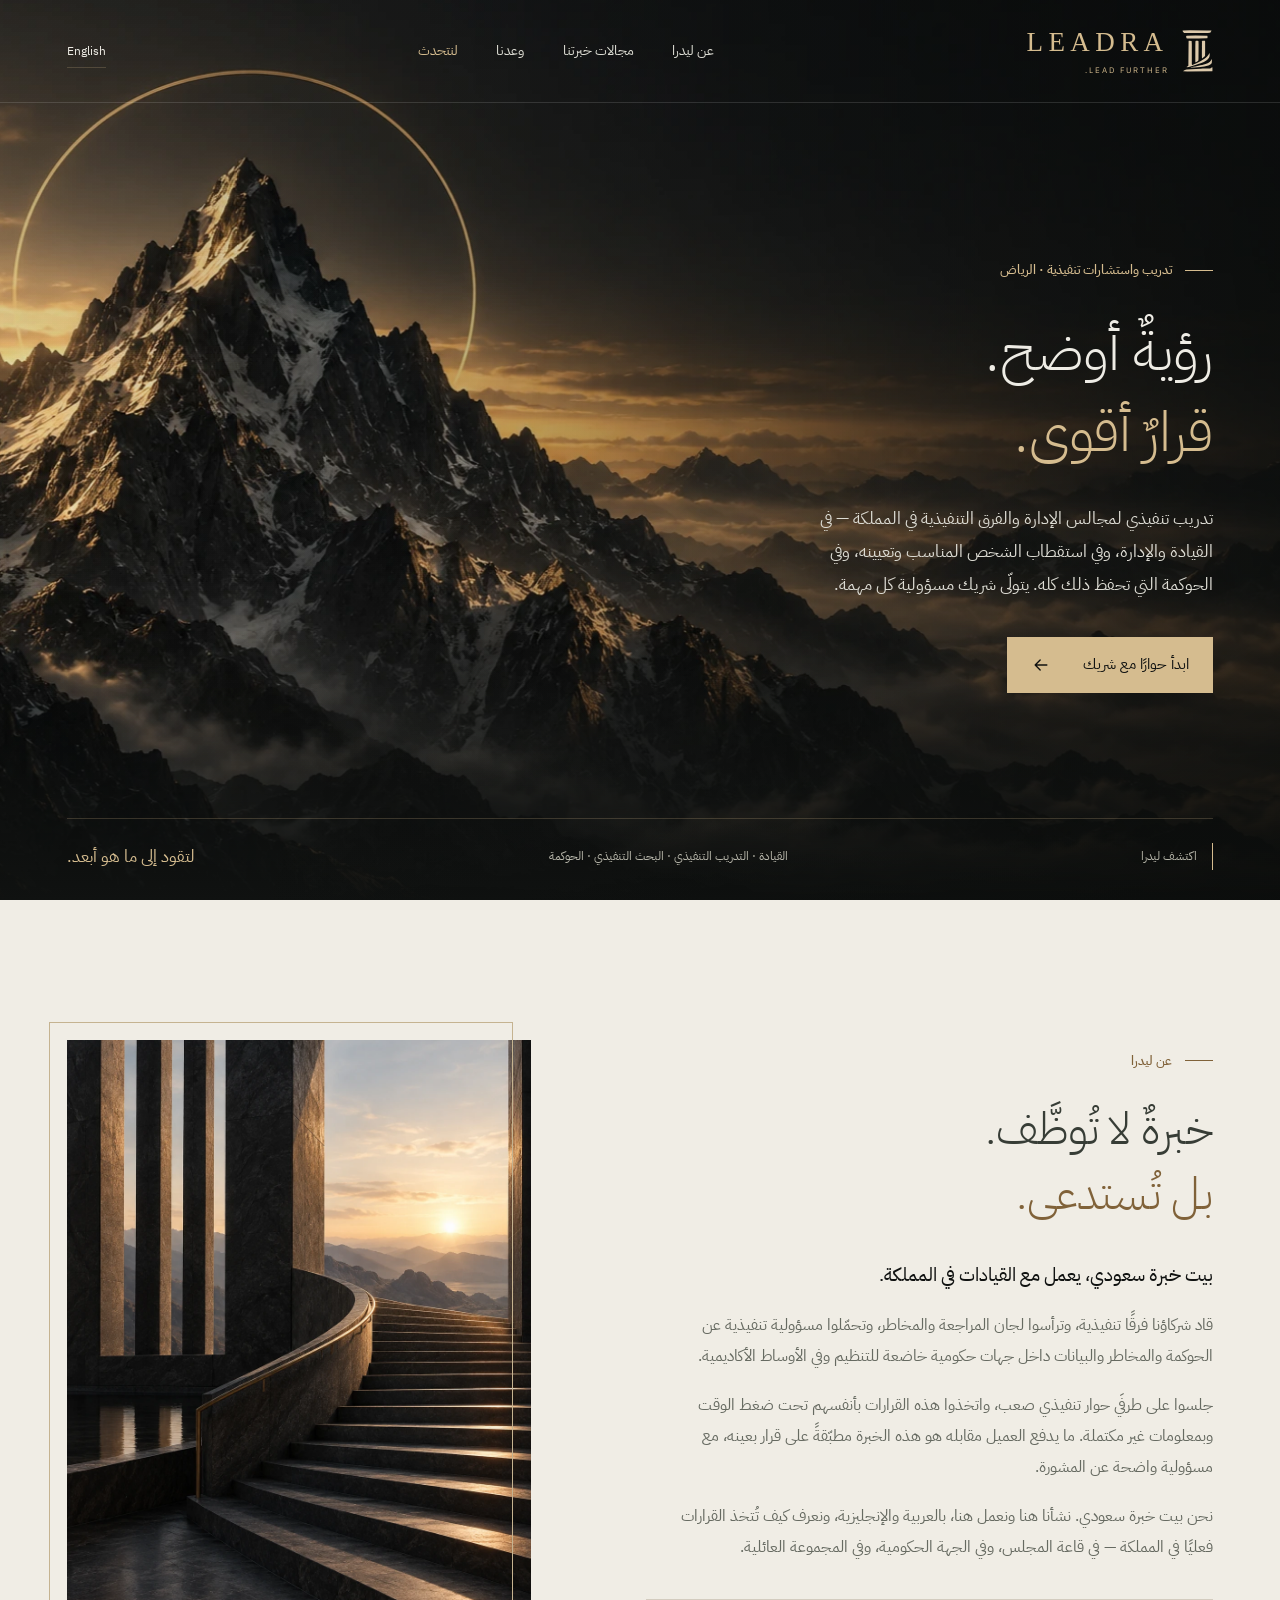
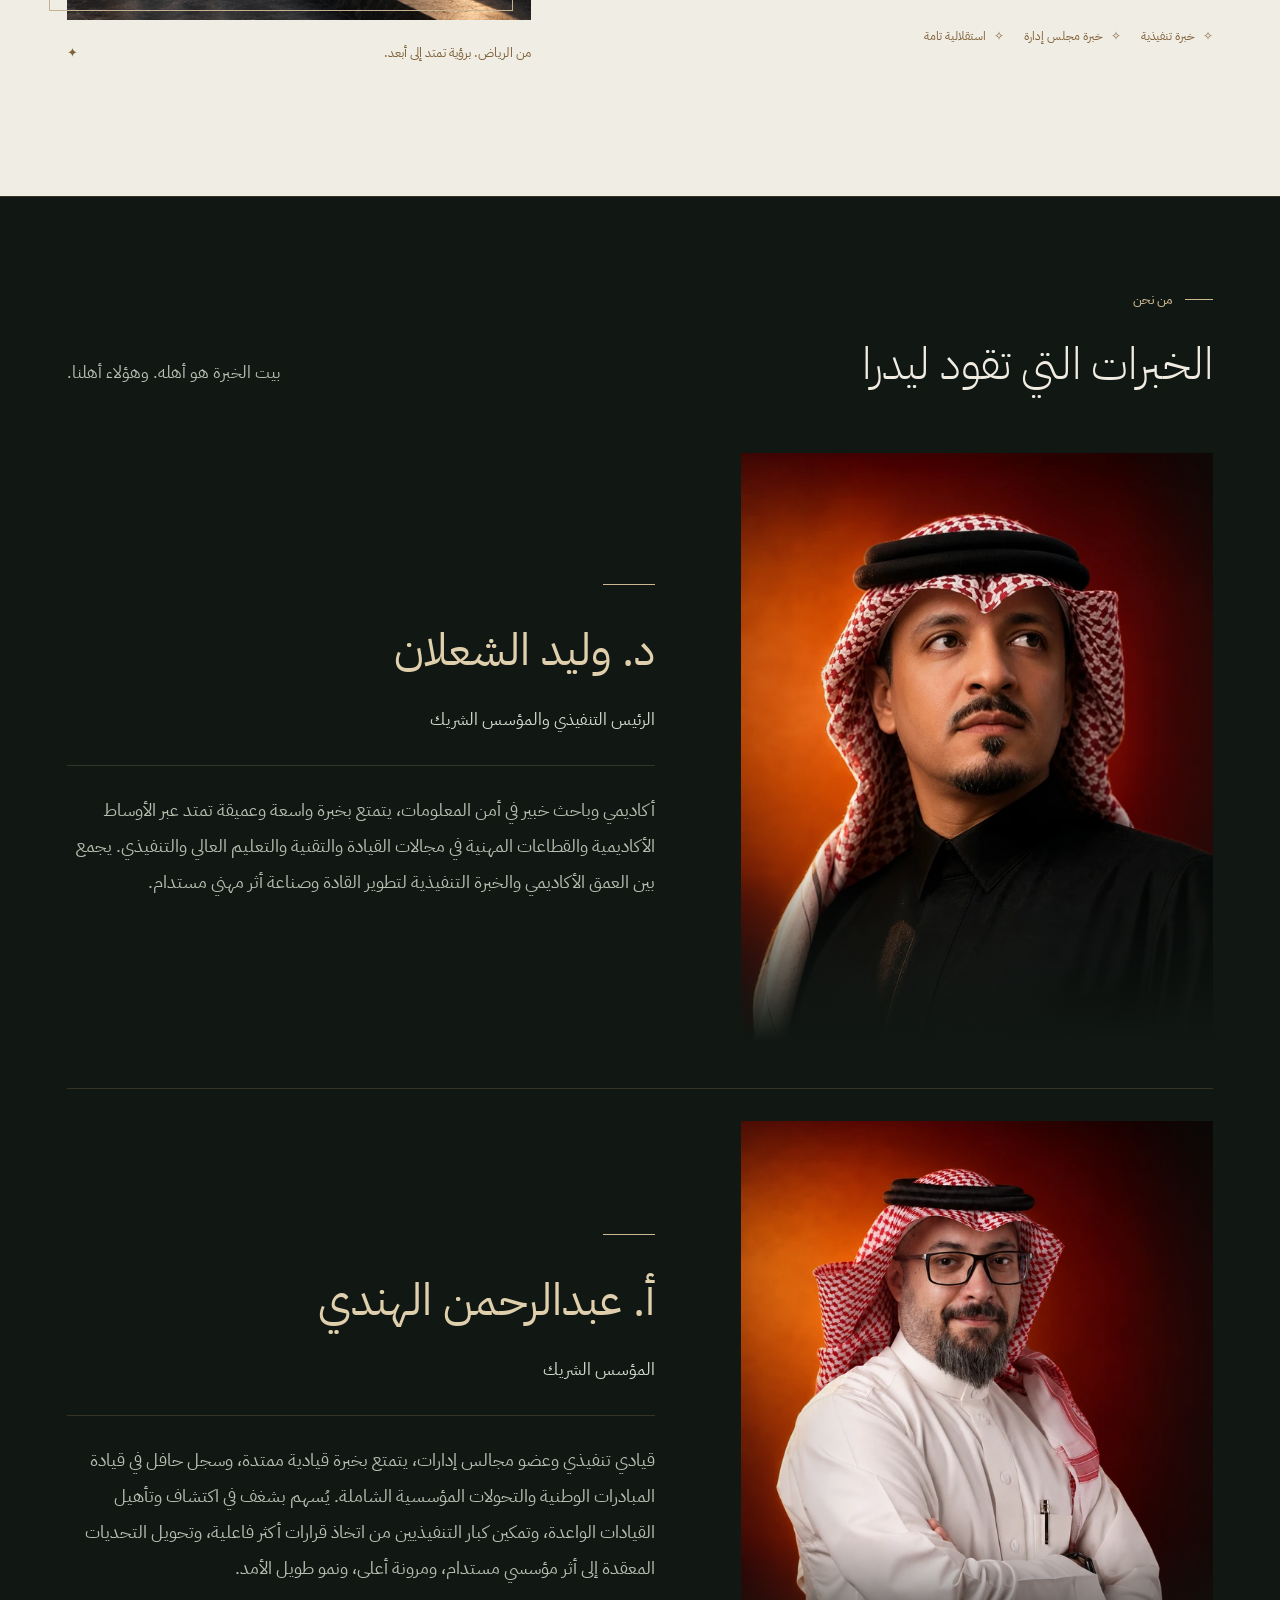
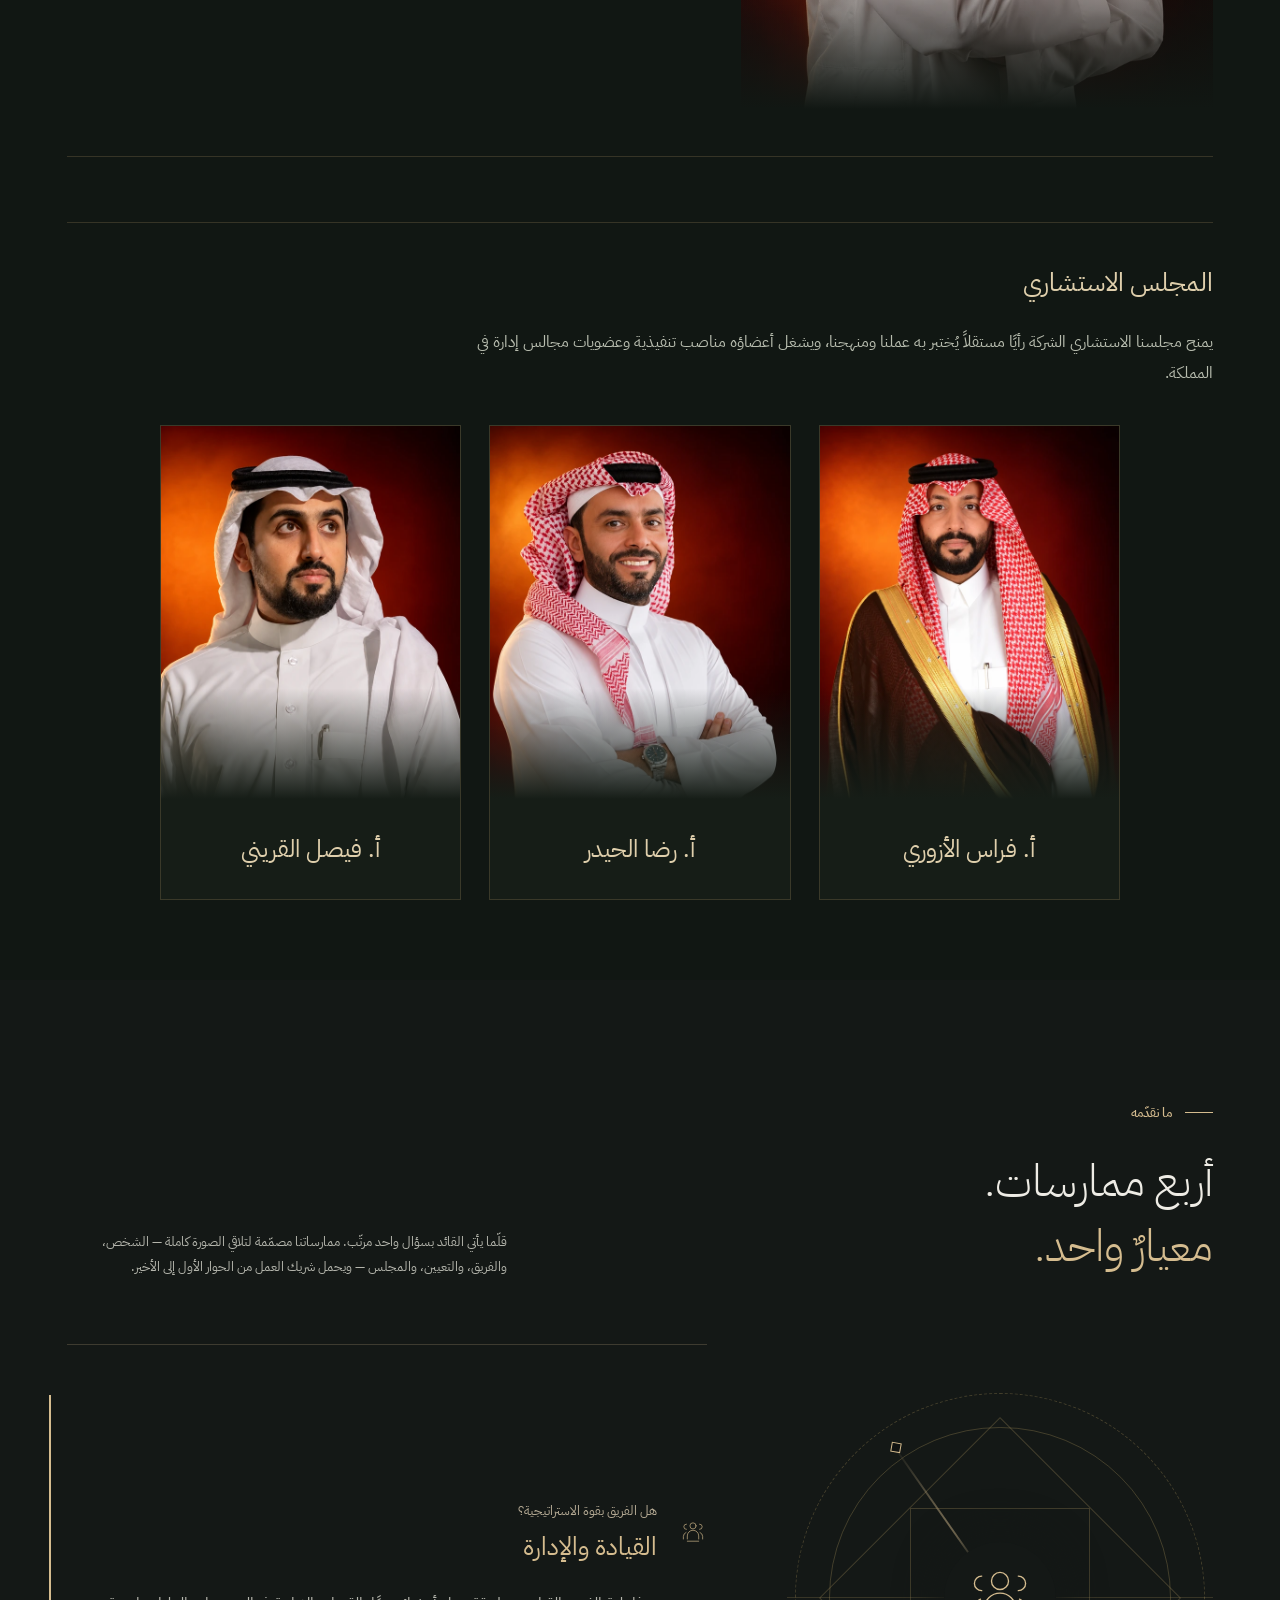
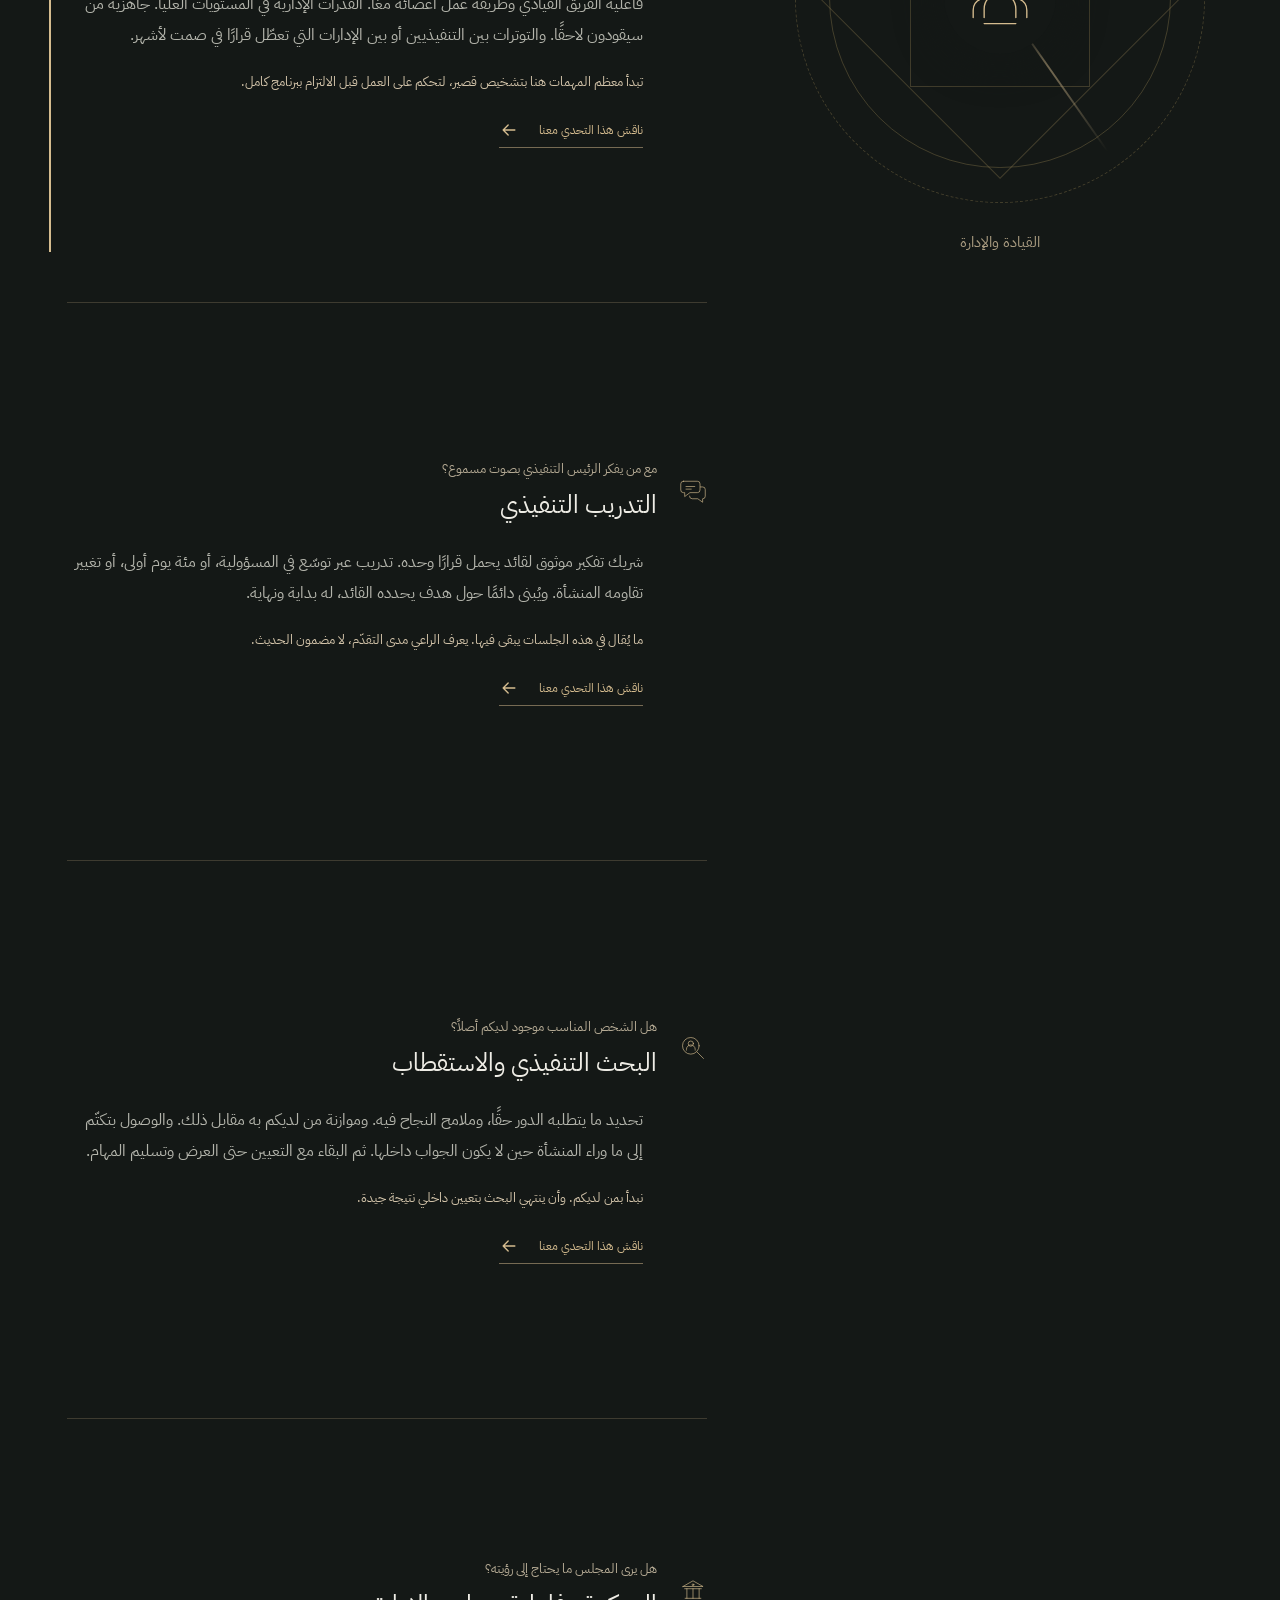
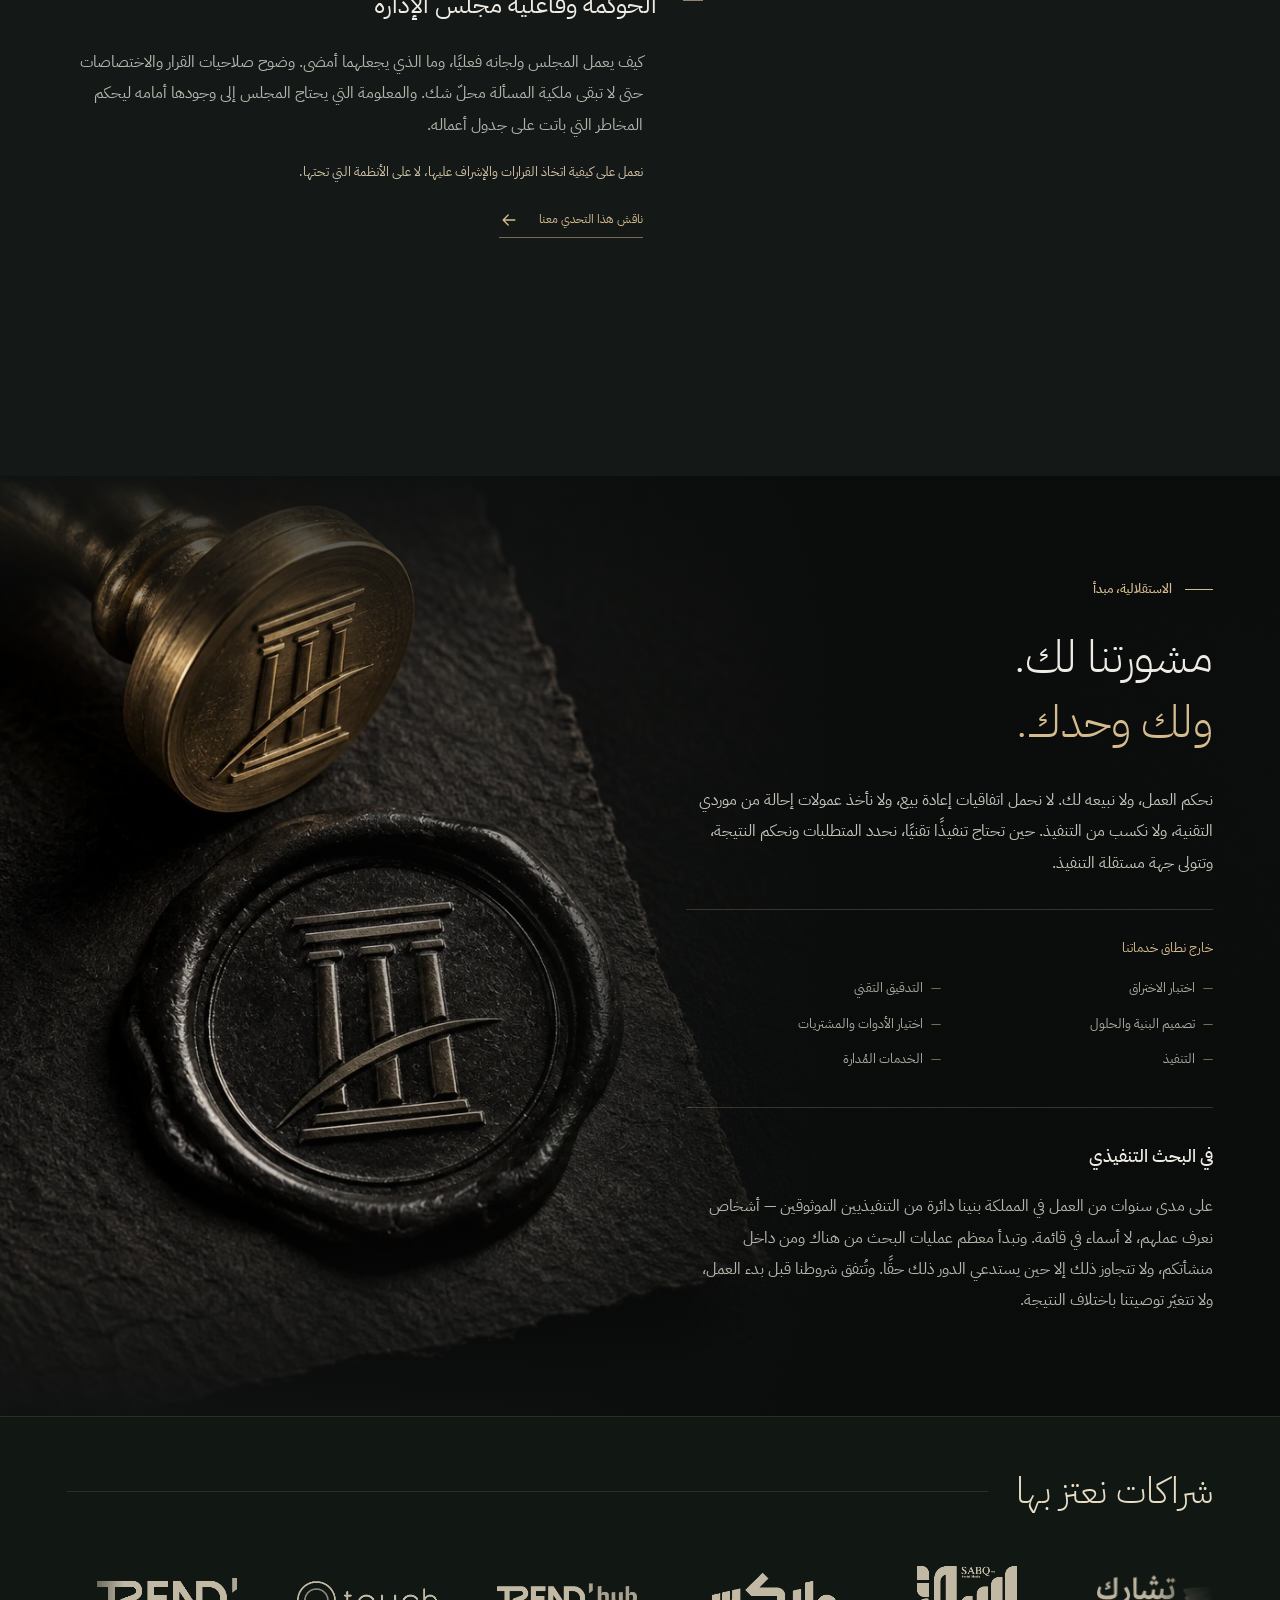
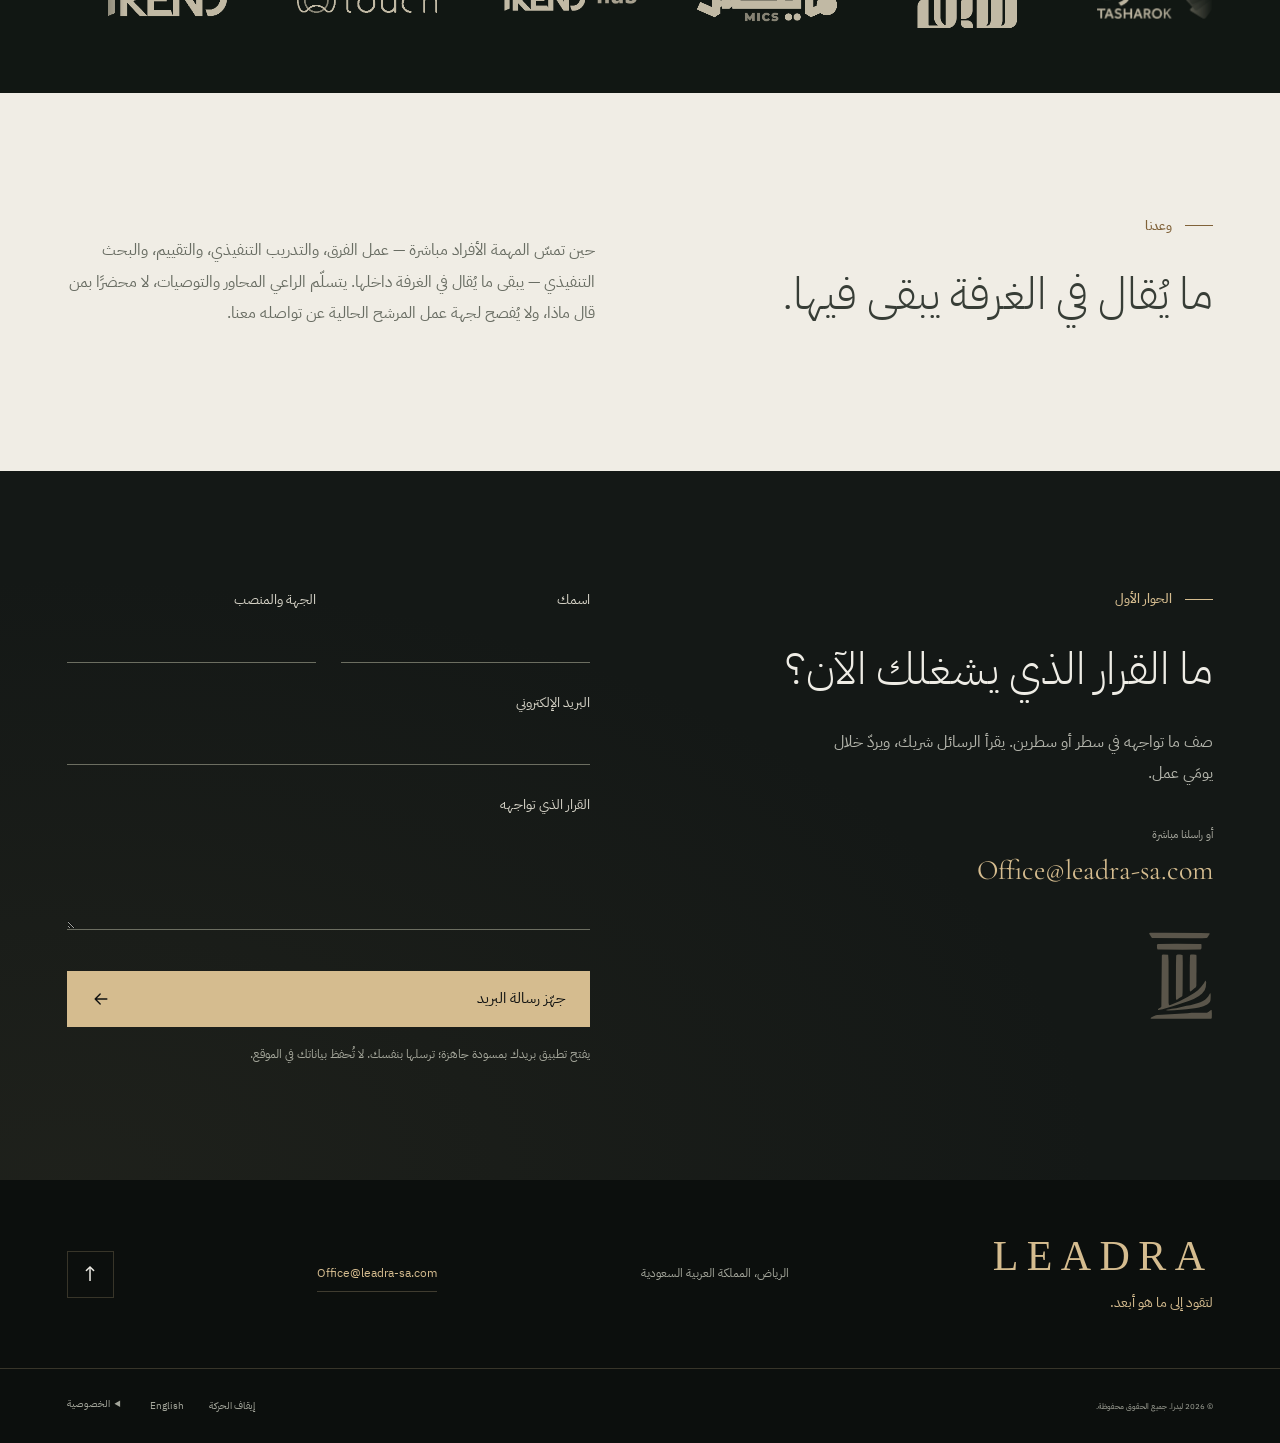
==== commit 877ac545: "Replace ribbon partners with approved company logos" ====
--- a/index-ar.html
+++ b/index-ar.html
@@ -1,5 +1,5 @@
 <!doctype html>
-<html lang="ar" dir="rtl"><head><meta charset="utf-8"><meta name="viewport" content="width=device-width,initial-scale=1"><meta name="theme-color" content="#101211"><title>ليدرا — التدريب التنفيذي والقيادة والبحث التنفيذي والحوكمة | الرياض</title><meta name="description" content="بيت خبرة سعودي يعمل مع مجالس الإدارة والفرق التنفيذية في القيادة والإدارة، والتدريب التنفيذي، والبحث التنفيذي، وفاعلية مجلس الإدارة."><link rel="icon" type="image/svg+xml" href="assets/favicon.svg?v=2"><link rel="icon" type="image/png" sizes="32x32" href="assets/icon-32.png"><link rel="apple-touch-icon" sizes="180x180" href="assets/icon-180.png"><link rel="canonical" href="https://leadra-sa.com/index-ar.html"><meta property="og:type" content="website"><meta property="og:site_name" content="LEADRA"><meta property="og:locale" content="ar_SA"><meta property="og:title" content="ليدرا — التدريب التنفيذي والقيادة والبحث التنفيذي والحوكمة | الرياض"><meta property="og:description" content="بيت خبرة سعودي يعمل مع مجالس الإدارة والفرق التنفيذية في القيادة والإدارة، والتدريب التنفيذي، والبحث التنفيذي، وفاعلية مجلس الإدارة."><meta property="og:url" content="https://leadra-sa.com/index-ar.html"><meta property="og:image" content="https://leadra-sa.com/assets/leadra-social.png"><meta property="og:image:type" content="image/png"><meta property="og:image:width" content="1200"><meta property="og:image:height" content="630"><meta property="og:image:alt" content="LEADRA — gold logo on a dark background"><meta name="twitter:card" content="summary_large_image"><meta name="twitter:title" content="ليدرا — التدريب التنفيذي والقيادة والبحث التنفيذي والحوكمة | الرياض"><meta name="twitter:description" content="بيت خبرة سعودي يعمل مع مجالس الإدارة والفرق التنفيذية في القيادة والإدارة، والتدريب التنفيذي، والبحث التنفيذي، وفاعلية مجلس الإدارة."><meta name="twitter:image" content="https://leadra-sa.com/assets/leadra-social.png"><link rel="alternate" hreflang="ar" href="index-ar.html"><link rel="alternate" hreflang="en" href="index.html"><link rel="preload" as="image" href="assets/editorial/summit.webp"><link rel="stylesheet" href="site.css?v=0bd4462b750d"><script src="site.js?v=f77f98cba923" defer></script><link rel="stylesheet" href="partners.css?v=de89fce9bd47"></head>
+<html lang="ar" dir="rtl"><head><meta charset="utf-8"><meta name="viewport" content="width=device-width,initial-scale=1"><meta name="theme-color" content="#101211"><title>ليدرا — التدريب التنفيذي والقيادة والبحث التنفيذي والحوكمة | الرياض</title><meta name="description" content="بيت خبرة سعودي يعمل مع مجالس الإدارة والفرق التنفيذية في القيادة والإدارة، والتدريب التنفيذي، والبحث التنفيذي، وفاعلية مجلس الإدارة."><link rel="icon" type="image/svg+xml" href="assets/favicon.svg?v=2"><link rel="icon" type="image/png" sizes="32x32" href="assets/icon-32.png"><link rel="apple-touch-icon" sizes="180x180" href="assets/icon-180.png"><link rel="canonical" href="https://leadra-sa.com/index-ar.html"><meta property="og:type" content="website"><meta property="og:site_name" content="LEADRA"><meta property="og:locale" content="ar_SA"><meta property="og:title" content="ليدرا — التدريب التنفيذي والقيادة والبحث التنفيذي والحوكمة | الرياض"><meta property="og:description" content="بيت خبرة سعودي يعمل مع مجالس الإدارة والفرق التنفيذية في القيادة والإدارة، والتدريب التنفيذي، والبحث التنفيذي، وفاعلية مجلس الإدارة."><meta property="og:url" content="https://leadra-sa.com/index-ar.html"><meta property="og:image" content="https://leadra-sa.com/assets/leadra-social.png"><meta property="og:image:type" content="image/png"><meta property="og:image:width" content="1200"><meta property="og:image:height" content="630"><meta property="og:image:alt" content="LEADRA — gold logo on a dark background"><meta name="twitter:card" content="summary_large_image"><meta name="twitter:title" content="ليدرا — التدريب التنفيذي والقيادة والبحث التنفيذي والحوكمة | الرياض"><meta name="twitter:description" content="بيت خبرة سعودي يعمل مع مجالس الإدارة والفرق التنفيذية في القيادة والإدارة، والتدريب التنفيذي، والبحث التنفيذي، وفاعلية مجلس الإدارة."><meta name="twitter:image" content="https://leadra-sa.com/assets/leadra-social.png"><link rel="alternate" hreflang="ar" href="index-ar.html"><link rel="alternate" hreflang="en" href="index.html"><link rel="preload" as="image" href="assets/editorial/summit.webp"><link rel="stylesheet" href="site.css?v=0bd4462b750d"><script src="site.js?v=f77f98cba923" defer></script><link rel="stylesheet" href="partners.css?v=3f4939108bc7"></head>
 <body><a class="skip" href="#main">انتقل إلى المحتوى</a><div class="reading-progress" aria-hidden="true"></div>
 <header class="header"><div class="header-inner"><a class="brand" href="index-ar.html" aria-label="ليدرا"><img src="assets/logo-champagne.svg" width="33" height="45" alt=""><span>LEADRA<small>LEAD FURTHER.</small></span></a><nav id="navigation" aria-label="التنقل الرئيسي"><a href="#about">عن ليدرا</a><a href="#expertise">مجالات خبرتنا</a><a href="#approach">وعدنا</a><a href="#contact">لنتحدث</a></nav><div class="header-actions"><a class="language" href="index.html" lang="en">English</a><button class="menu-toggle" aria-expanded="false" aria-controls="navigation" aria-label="القائمة"><span></span><span></span></button></div></div></header>
 <main id="main">
@@ -7,6 +7,6 @@
 <section class="about section-light" id="about"><div class="section-shell about-grid"><div class="about-copy"><p class="eyebrow reveal">عن ليدرا</p><h2 class="reveal">خبرةٌ لا تُوظَّف. <br><em>بل تُستدعى.</em></h2><p class="lead reveal">بيت خبرة سعودي، يعمل مع القيادات في المملكة.</p><p class="reveal">قاد شركاؤنا فرقًا تنفيذية، وترأسوا لجان المراجعة والمخاطر، وتحمّلوا مسؤولية تنفيذية عن الحوكمة والمخاطر والبيانات داخل جهات حكومية خاضعة للتنظيم وفي الأوساط الأكاديمية.</p><p class="reveal">جلسوا على طرفَي حوار تنفيذي صعب، واتخذوا هذه القرارات بأنفسهم تحت ضغط الوقت وبمعلومات غير مكتملة. ما يدفع العميل مقابله هو هذه الخبرة مطبّقةً على قرار بعينه، مع مسؤولية واضحة عن المشورة.</p><p class="reveal">نحن بيت خبرة سعودي. نشأنا هنا ونعمل هنا، بالعربية والإنجليزية، ونعرف كيف تُتخذ القرارات فعليًا في المملكة — في قاعة المجلس، وفي الجهة الحكومية، وفي المجموعة العائلية.</p><div class="expertise-tags reveal"><span>خبرة تنفيذية</span><span>خبرة مجلس إدارة</span><span>استقلالية تامة</span></div></div><figure class="architecture reveal"><div class="image-window"><img src="assets/editorial/perspective.webp" width="1024" height="1536" loading="lazy" alt="درج منحني بين أعمدة حجرية ينفتح على أفق جبلي مضاء"></div><figcaption><span>من الرياض. برؤية تمتد إلى أبعد.</span><span aria-hidden="true">✦</span></figcaption></figure></div></section>
 <section id="people" class="people section-light" aria-labelledby="people-title"><div class="section-shell people-grid"><div class="people-heading"><p class="eyebrow reveal">من نحن</p><h2 id="people-title" class="reveal">الخبرات التي تقود ليدرا</h2><p class="lead reveal">بيت الخبرة هو أهله. وهؤلاء أهلنا.</p></div><div class="founder-cards reveal"><article class="person-card person-card--profile" aria-labelledby="waleed-name"><figure class="profile-portrait"><img src="assets/team/waleed-alshalan-960.webp" srcset="assets/team/waleed-alshalan-640.webp 640w, assets/team/waleed-alshalan-960.webp 960w, assets/team/waleed-alshalan-1440.webp 1440w" sizes="(max-width:600px) 90vw, (max-width:900px) 40vw, 42vw" width="2046" height="3074" loading="lazy" decoding="async" alt="د. وليد الشعلان"></figure><div class="person-card-copy"><h3 class="person-card-name" id="waleed-name">د. وليد الشعلان</h3><p class="person-card-role">الرئيس التنفيذي والمؤسس الشريك</p><p class="person-card-bio">أكاديمي وباحث خبير في أمن المعلومات، يتمتع بخبرة واسعة وعميقة تمتد عبر الأوساط الأكاديمية والقطاعات المهنية في مجالات القيادة والتقنية والتعليم العالي والتنفيذي. يجمع بين العمق الأكاديمي والخبرة التنفيذية لتطوير القادة وصناعة أثر مهني مستدام.</p></div></article><article class="person-card person-card--profile" aria-labelledby="alhindi-name"><figure class="profile-portrait"><img src="assets/team/abdulrahman-alhindi-960.webp" srcset="assets/team/abdulrahman-alhindi-640.webp 640w, assets/team/abdulrahman-alhindi-960.webp 960w, assets/team/abdulrahman-alhindi-1024.webp 1024w" sizes="(max-width:600px) 90vw, (max-width:900px) 40vw, 42vw" width="1024" height="1536" loading="lazy" decoding="async" alt="أ. عبدالرحمن الهندي"></figure><div class="person-card-copy"><h3 class="person-card-name" id="alhindi-name">أ. عبدالرحمن الهندي</h3><p class="person-card-role">المؤسس الشريك</p><p class="person-card-bio">قيادي تنفيذي وعضو مجالس إدارات، يتمتع بخبرة قيادية ممتدة، وسجل حافل في قيادة المبادرات الوطنية والتحولات المؤسسية الشاملة. يُسهم بشغف في اكتشاف وتأهيل القيادات الواعدة، وتمكين كبار التنفيذيين من اتخاذ قرارات أكثر فاعلية، وتحويل التحديات المعقدة إلى أثر مؤسسي مستدام، ومرونة أعلى، ونمو طويل الأمد.</p></div></article></div><div class="advisory-copy reveal"><h3>المجلس الاستشاري</h3><p>يمنح مجلسنا الاستشاري الشركة رأيًا مستقلاً يُختبر به عملنا ومنهجنا، ويشغل أعضاؤه مناصب تنفيذية وعضويات مجالس إدارة في المملكة.</p><div class="advisory-cards"><article class="person-card person-card--profile" aria-labelledby="feras-name"><figure class="profile-portrait"><img src="assets/team/feras-alazwari-960.webp" srcset="assets/team/feras-alazwari-640.webp 640w, assets/team/feras-alazwari-960.webp 960w, assets/team/feras-alazwari-1024.webp 1024w" sizes="(max-width:600px) 90vw, (max-width:900px) 40vw, 42vw" width="1024" height="1536" loading="lazy" decoding="async" alt="أ. فراس الأزوري"></figure><div class="person-card-copy"><h3 class="person-card-name" id="feras-name">أ. فراس الأزوري</h3></div></article><article class="person-card person-card--profile" aria-labelledby="redha-alhaidar-name"><figure class="profile-portrait"><img src="assets/team/redha-alhaidar-960.webp" srcset="assets/team/redha-alhaidar-640.webp 640w, assets/team/redha-alhaidar-960.webp 960w, assets/team/redha-alhaidar-1024.webp 1024w" sizes="(max-width:600px) 85vw, 300px" width="1024" height="1536" loading="lazy" decoding="async" alt="أ. رضا الحيدر"></figure><div class="person-card-copy"><h3 class="person-card-name" id="redha-alhaidar-name">أ. رضا الحيدر</h3></div></article><article class="person-card person-card--profile" aria-labelledby="faisal-alquraini-name"><figure class="profile-portrait"><img src="assets/team/faisal-alquraini-960.webp" srcset="assets/team/faisal-alquraini-640.webp 640w, assets/team/faisal-alquraini-960.webp 960w, assets/team/faisal-alquraini-1024.webp 1024w" sizes="(max-width:600px) 85vw, 300px" width="1024" height="1536" loading="lazy" decoding="async" alt="أ. فيصل القريني"></figure><div class="person-card-copy"><h3 class="person-card-name" id="faisal-alquraini-name">أ. فيصل القريني</h3></div></article></div></div></div></section><section class="expertise" id="expertise"><div class="section-shell"><div class="section-heading"><div><p class="eyebrow reveal">ما نقدّمه</p><h2 class="reveal">أربع ممارسات. <br><em>معيارٌ واحد.</em></h2></div><p class="section-intro reveal">قلّما يأتي القائد بسؤال واحد مرتّب. ممارساتنا مصمّمة لتلاقي الصورة كاملة — الشخص، والفريق، والتعيين، والمجلس — ويحمل شريك العمل من الحوار الأول إلى الأخير.</p></div><div class="expertise-grid"><div class="compass-art" data-active="0" aria-hidden="true"><div class="compass-orbit orbit-outer"></div><div class="compass-orbit orbit-inner"></div><div class="compass-cross"></div><div class="compass-needle"></div><div class="compass-core"><span class="compass-glyph glyph-0"><svg width="24" height="24" viewbox="0 0 64 64" fill="none" stroke="currentColor" stroke-width="1.5" stroke-linecap="round" stroke-linejoin="round" aria-hidden="true"><circle cx="32" cy="18" r="7"></circle><path d="M19 48v-7a13 13 0 0 1 26 0v7M10 48v-6a10 10 0 0 1 6-9m38 15v-6a10 10 0 0 0-6-9"></path><path d="M17 14a6 6 0 0 0 0 12m30-12a6 6 0 0 1 0 12M19 53h26"></path></svg></span><span class="compass-glyph glyph-1"><svg width="24" height="24" viewbox="0 0 64 64" fill="none" stroke="currentColor" stroke-width="1.5" stroke-linecap="round" stroke-linejoin="round" aria-hidden="true"><path d="M10 12h32a6 6 0 0 1 6 6v14a6 6 0 0 1-6 6H25l-12 9V38h-3a6 6 0 0 1-6-6V18a6 6 0 0 1 6-6Z"></path><path d="M49 25h5a6 6 0 0 1 6 6v15a6 6 0 0 1-6 6v8l-11-8H30a6 6 0 0 1-6-6M16 24h20M16 30h12"></path></svg></span><span class="compass-glyph glyph-2"><svg width="24" height="24" viewbox="0 0 64 64" fill="none" stroke="currentColor" stroke-width="1.5" stroke-linecap="round" stroke-linejoin="round" aria-hidden="true"><circle cx="27" cy="27" r="19"></circle><path d="m41 41 15 15"></path><circle cx="27" cy="22" r="6"></circle><path d="M17 37v-2a10 10 0 0 1 20 0v2"></path></svg></span><span class="compass-glyph glyph-3"><svg width="24" height="24" viewbox="0 0 64 64" fill="none" stroke="currentColor" stroke-width="1.5" stroke-linecap="round" stroke-linejoin="round" aria-hidden="true"><path d="M9 24 32 11l23 13H9Z"></path><path d="M13 29h38M14 51h36M10 56h44M18 29v22m14-22v22m14-22v22"></path><circle cx="32" cy="20" r="2"></circle></svg></span></div><div class="compass-caption"><span class="compass-label label-0">القيادة والإدارة</span><span class="compass-label label-1">التدريب التنفيذي</span><span class="compass-label label-2">البحث التنفيذي والاستقطاب</span><span class="compass-label label-3">الحوكمة وفاعلية مجلس الإدارة</span></div></div><div class="practices"><article class="practice" id="practice-0" aria-labelledby="practice-title-0"><div class="practice-heading"><span class="practice-icon" aria-hidden="true"><svg width="24" height="24" viewbox="0 0 64 64" fill="none" stroke="currentColor" stroke-width="1.5" stroke-linecap="round" stroke-linejoin="round" aria-hidden="true"><circle cx="32" cy="18" r="7"></circle><path d="M19 48v-7a13 13 0 0 1 26 0v7M10 48v-6a10 10 0 0 1 6-9m38 15v-6a10 10 0 0 0-6-9"></path><path d="M17 14a6 6 0 0 0 0 12m30-12a6 6 0 0 1 0 12M19 53h26"></path></svg></span><div><p class="practice-question">هل الفريق بقوة الاستراتيجية؟</p><h3 id="practice-title-0">القيادة والإدارة</h3></div></div><div class="practice-content"><p>فاعلية الفريق القيادي وطريقة عمل أعضائه معًا. القدرات الإدارية في المستويات العليا. جاهزية من سيقودون لاحقًا. والتوترات بين التنفيذيين أو بين الإدارات التي تعطّل قرارًا في صمت لأشهر.</p><p class="who">تبدأ معظم المهمات هنا بتشخيص قصير، لتحكم على العمل قبل الالتزام ببرنامج كامل.</p><a class="text-link" href="#contact">ناقش هذا التحدي معنا <span class="arrow" aria-hidden="true"><svg width="20" height="20" viewbox="0 0 24 24" fill="none" stroke="currentColor" stroke-width="1.65" stroke-linecap="round" stroke-linejoin="round" focusable="false" aria-hidden="true"><path d="M5 12h14m-6-6 6 6-6 6"></path></svg></span></a></div></article><article class="practice" id="practice-1" aria-labelledby="practice-title-1"><div class="practice-heading"><span class="practice-icon" aria-hidden="true"><svg width="24" height="24" viewbox="0 0 64 64" fill="none" stroke="currentColor" stroke-width="1.5" stroke-linecap="round" stroke-linejoin="round" aria-hidden="true"><path d="M10 12h32a6 6 0 0 1 6 6v14a6 6 0 0 1-6 6H25l-12 9V38h-3a6 6 0 0 1-6-6V18a6 6 0 0 1 6-6Z"></path><path d="M49 25h5a6 6 0 0 1 6 6v15a6 6 0 0 1-6 6v8l-11-8H30a6 6 0 0 1-6-6M16 24h20M16 30h12"></path></svg></span><div><p class="practice-question">مع من يفكر الرئيس التنفيذي بصوت مسموع؟</p><h3 id="practice-title-1">التدريب التنفيذي</h3></div></div><div class="practice-content"><p>شريك تفكير موثوق لقائد يحمل قرارًا وحده. تدريب عبر توسّع في المسؤولية، أو مئة يوم أولى، أو تغيير تقاومه المنشأة. ويُبنى دائمًا حول هدف يحدده القائد، له بداية ونهاية.</p><p class="who">ما يُقال في هذه الجلسات يبقى فيها. يعرف الراعي مدى التقدّم، لا مضمون الحديث.</p><a class="text-link" href="#contact">ناقش هذا التحدي معنا <span class="arrow" aria-hidden="true"><svg width="20" height="20" viewbox="0 0 24 24" fill="none" stroke="currentColor" stroke-width="1.65" stroke-linecap="round" stroke-linejoin="round" focusable="false" aria-hidden="true"><path d="M5 12h14m-6-6 6 6-6 6"></path></svg></span></a></div></article><article class="practice" id="practice-2" aria-labelledby="practice-title-2"><div class="practice-heading"><span class="practice-icon" aria-hidden="true"><svg width="24" height="24" viewbox="0 0 64 64" fill="none" stroke="currentColor" stroke-width="1.5" stroke-linecap="round" stroke-linejoin="round" aria-hidden="true"><circle cx="27" cy="27" r="19"></circle><path d="m41 41 15 15"></path><circle cx="27" cy="22" r="6"></circle><path d="M17 37v-2a10 10 0 0 1 20 0v2"></path></svg></span><div><p class="practice-question">هل الشخص المناسب موجود لديكم أصلاً؟</p><h3 id="practice-title-2">البحث التنفيذي والاستقطاب</h3></div></div><div class="practice-content"><p>تحديد ما يتطلبه الدور حقًا، وملامح النجاح فيه. وموازنة من لديكم به مقابل ذلك. والوصول بتكتّم إلى ما وراء المنشأة حين لا يكون الجواب داخلها. ثم البقاء مع التعيين حتى العرض وتسليم المهام.</p><p class="who">نبدأ بمن لديكم. وأن ينتهي البحث بتعيين داخلي نتيجة جيدة.</p><a class="text-link" href="#contact">ناقش هذا التحدي معنا <span class="arrow" aria-hidden="true"><svg width="20" height="20" viewbox="0 0 24 24" fill="none" stroke="currentColor" stroke-width="1.65" stroke-linecap="round" stroke-linejoin="round" focusable="false" aria-hidden="true"><path d="M5 12h14m-6-6 6 6-6 6"></path></svg></span></a></div></article><article class="practice" id="practice-3" aria-labelledby="practice-title-3"><div class="practice-heading"><span class="practice-icon" aria-hidden="true"><svg width="24" height="24" viewbox="0 0 64 64" fill="none" stroke="currentColor" stroke-width="1.5" stroke-linecap="round" stroke-linejoin="round" aria-hidden="true"><path d="M9 24 32 11l23 13H9Z"></path><path d="M13 29h38M14 51h36M10 56h44M18 29v22m14-22v22m14-22v22"></path><circle cx="32" cy="20" r="2"></circle></svg></span><div><p class="practice-question">هل يرى المجلس ما يحتاج إلى رؤيته؟</p><h3 id="practice-title-3">الحوكمة وفاعلية مجلس الإدارة</h3></div></div><div class="practice-content"><p>كيف يعمل المجلس ولجانه فعليًا، وما الذي يجعلهما أمضى. وضوح صلاحيات القرار والاختصاصات حتى لا تبقى ملكية المسألة محلّ شك. والمعلومة التي يحتاج المجلس إلى وجودها أمامه ليحكم المخاطر التي باتت على جدول أعماله.</p><p class="who">نعمل على كيفية اتخاذ القرارات والإشراف عليها، لا على الأنظمة التي تحتها.</p><a class="text-link" href="#contact">ناقش هذا التحدي معنا <span class="arrow" aria-hidden="true"><svg width="20" height="20" viewbox="0 0 24 24" fill="none" stroke="currentColor" stroke-width="1.65" stroke-linecap="round" stroke-linejoin="round" focusable="false" aria-hidden="true"><path d="M5 12h14m-6-6 6 6-6 6"></path></svg></span></a></div></article></div></div></div></section>
 <section class="independence" id="independence"><div class="seal-image" aria-hidden="true"></div><div class="section-shell independence-inner"><div class="independence-copy"><p class="eyebrow reveal">الاستقلالية، مبدأ</p><h2 class="reveal">مشورتنا لك.<br><em>ولك وحدك.</em></h2><p class="reveal">نحكم العمل، ولا نبيعه لك. لا نحمل اتفاقيات إعادة بيع، ولا نأخذ عمولات إحالة من موردي التقنية، ولا نكسب من التنفيذ. حين تحتاج تنفيذًا تقنيًا، نحدد المتطلبات ونحكم النتيجة، وتتولى جهة مستقلة التنفيذ.</p><div class="scope reveal"><h3>خارج نطاق خدماتنا</h3><ul><li>اختبار الاختراق</li><li>التدقيق التقني</li><li>تصميم البنية والحلول</li><li>اختيار الأدوات والمشتريات</li><li>التنفيذ</li><li>الخدمات المُدارة</li></ul></div><div class="search-note reveal"><h3>في البحث التنفيذي</h3><p>على مدى سنوات من العمل في المملكة بنينا دائرة من التنفيذيين الموثوقين — أشخاص نعرف عملهم، لا أسماء في قائمة. وتبدأ معظم عمليات البحث من هناك ومن داخل منشأتكم، ولا تتجاوز ذلك إلا حين يستدعي الدور ذلك حقًا. وتُتفق شروطنا قبل بدء العمل، ولا تتغيّر توصيتنا باختلاف النتيجة.</p></div></div></div></section>
-<section id="partners" class="partners-sample" aria-labelledby="partners-title"><div class="section-shell"><div class="partners-heading"><h2 id="partners-title">شراكات نعتز بها</h2></div><div class="partners-ribbon" tabindex="0" role="region" aria-label="شعارات الشراكات — مرّر لاستعراضها"><div class="partners-track"><div class="partners-group"><div class="partner-mark"><img src="assets/partners/misk.png" alt="مؤسسة مسك" width="220" height="130" loading="lazy" decoding="async"></div><div class="partner-mark"><img src="assets/partners/health.png" alt="وزارة الصحة" width="220" height="130" loading="lazy" decoding="async"></div><div class="partner-mark"><img src="assets/partners/interior.png" alt="وزارة الداخلية" width="220" height="130" loading="lazy" decoding="async"></div><div class="partner-mark"><img src="assets/partners/tourism.png" alt="وزارة السياحة" width="220" height="130" loading="lazy" decoding="async"></div><div class="partner-mark"><img src="assets/partners/finance.png" alt="وزارة المالية" width="220" height="130" loading="lazy" decoding="async"></div><div class="partner-mark"><img src="assets/partners/hajj.png" alt="وزارة الحج والعمرة" width="220" height="130" loading="lazy" decoding="async"></div><div class="partner-mark"><img src="assets/partners/sdb.png" alt="بنك التنمية الاجتماعية" width="220" height="130" loading="lazy" decoding="async"></div><div class="partner-mark"><img src="assets/partners/ppa.svg" alt="المؤسسة العامة للتقاعد" width="220" height="130" loading="lazy" decoding="async"></div><div class="partner-mark"><img src="assets/partners/sport.png" alt="وزارة الرياضة" width="220" height="130" loading="lazy" decoding="async"></div><div class="partner-mark"><img src="assets/partners/municipal.png" alt="وزارة البلديات والإسكان" width="220" height="130" loading="lazy" decoding="async"></div><div class="partner-mark"><img src="assets/partners/nrrc.png" alt="هيئة الرقابة النووية والإشعاعية" width="220" height="130" loading="lazy" decoding="async"></div></div><div class="partners-group" aria-hidden="true"><div class="partner-mark"><img src="assets/partners/misk.png" alt="" width="220" height="130" loading="lazy" decoding="async"></div><div class="partner-mark"><img src="assets/partners/health.png" alt="" width="220" height="130" loading="lazy" decoding="async"></div><div class="partner-mark"><img src="assets/partners/interior.png" alt="" width="220" height="130" loading="lazy" decoding="async"></div><div class="partner-mark"><img src="assets/partners/tourism.png" alt="" width="220" height="130" loading="lazy" decoding="async"></div><div class="partner-mark"><img src="assets/partners/finance.png" alt="" width="220" height="130" loading="lazy" decoding="async"></div><div class="partner-mark"><img src="assets/partners/hajj.png" alt="" width="220" height="130" loading="lazy" decoding="async"></div><div class="partner-mark"><img src="assets/partners/sdb.png" alt="" width="220" height="130" loading="lazy" decoding="async"></div><div class="partner-mark"><img src="assets/partners/ppa.svg" alt="" width="220" height="130" loading="lazy" decoding="async"></div><div class="partner-mark"><img src="assets/partners/sport.png" alt="" width="220" height="130" loading="lazy" decoding="async"></div><div class="partner-mark"><img src="assets/partners/municipal.png" alt="" width="220" height="130" loading="lazy" decoding="async"></div><div class="partner-mark"><img src="assets/partners/nrrc.png" alt="" width="220" height="130" loading="lazy" decoding="async"></div></div></div></div></div></section><section class="approach section-light promise" id="approach" aria-labelledby="promise-title"><div class="section-shell promise-grid"><div class="promise-heading"><p class="eyebrow reveal">وعدنا</p><h2 id="promise-title" class="reveal">ما يُقال في الغرفة يبقى فيها.</h2></div><p class="promise-body reveal">حين تمسّ المهمة الأفراد مباشرة — عمل الفرق، والتدريب التنفيذي، والتقييم، والبحث التنفيذي — يبقى ما يُقال في الغرفة داخلها. يتسلّم الراعي المحاور والتوصيات، لا محضرًا بمن قال ماذا، ولا يُفصح لجهة عمل المرشح الحالية عن تواصله معنا.</p></div></section>
+<section id="partners" class="partners-sample" aria-labelledby="partners-title"><div class="section-shell"><div class="partners-heading"><h2 id="partners-title">شراكات نعتز بها</h2></div><svg width="0" height="0" aria-hidden="true" style="position:absolute"><defs><filter id="company-paper" color-interpolation-filters="sRGB"><feColorMatrix values="0 0 0 0 0 0 0 0 0 0 0 0 0 0 0 -.33 -.34 -.33 0 1"/><feComponentTransfer result="ink"><feFuncA type="linear" slope="1.4" intercept="0"/></feComponentTransfer><feFlood flood-color="#e8ddc5"/><feComposite operator="in" in2="ink"/></filter><filter id="company-dark" color-interpolation-filters="sRGB"><feColorMatrix values="0 0 0 0 0 0 0 0 0 0 0 0 0 0 0 0 1.4 0 0 -.3"/><feComponentTransfer result="ink"><feFuncA type="linear" slope="1.4" intercept="0"/></feComponentTransfer><feFlood flood-color="#e8ddc5"/><feComposite operator="in" in2="ink"/></filter></defs></svg><div class="partners-ribbon" tabindex="0" role="region" aria-label="شعارات الشراكات — مرّر لاستعراضها"><div class="partners-track"><div class="partners-group"><div class="partner-mark"><svg class="company-logo" role="img" aria-label="ترند" viewBox="34 225 526 143"><image href="assets/companies/trend.jpg" width="591" height="591" filter="url(#company-paper)"/></svg></div><div class="partner-mark"><svg class="company-logo" role="img" aria-label="تاتش" viewBox="22 223 550 124"><image href="assets/companies/touch.jpg" width="591" height="591" filter="url(#company-paper)"/></svg></div><div class="partner-mark"><svg class="company-logo" role="img" aria-label="ترند هب" viewBox="324 1093 1912 372"><image href="assets/companies/trend-hub.jpg" width="2560" height="2560" filter="url(#company-paper)"/></svg></div><div class="partner-mark"><svg class="company-logo" role="img" aria-label="مايكس" viewBox="21 208 545 189"><image href="assets/companies/mics.jpg" width="591" height="591" filter="url(#company-paper)"/></svg></div><div class="partner-mark"><svg class="company-logo" role="img" aria-label="سبق" viewBox="217 339 646 402"><image href="assets/companies/sabq.jpg" width="1080" height="1080" filter="url(#company-dark)"/></svg></div><div class="partner-mark"><svg class="company-logo" role="img" aria-label="تشارك" viewBox="23 70 136 42"><image href="assets/companies/tasharok.png" width="181" height="181" filter="url(#company-paper)"/></svg></div><div class="partner-mark"><svg class="company-logo" role="img" aria-label="سايفر" viewBox="515 2322 4526 912"><image href="assets/companies/cipher.png" width="5556" height="5556" filter="url(#company-paper)"/></svg></div><div class="partner-mark"><svg class="company-logo" role="img" aria-label="أبيل" viewBox="51 63 80 55"><image href="assets/companies/abeel.png" width="181" height="181" filter="url(#company-paper)"/></svg></div><div class="partner-mark"><svg class="company-logo" role="img" aria-label="كيوبكس" viewBox="448 222 862 449"><image href="assets/companies/cubex.jpg" width="1729" height="893" filter="url(#company-paper)"/></svg></div><div class="partner-mark"><svg class="company-logo" role="img" aria-label="هامة" viewBox="362 769 1969 752"><image href="assets/companies/hamah.jpg" width="2560" height="2560" filter="url(#company-dark)"/></svg></div></div><div class="partners-group" aria-hidden="true"><div class="partner-mark"><svg class="company-logo" role="img" aria-label="ترند" viewBox="34 225 526 143"><image href="assets/companies/trend.jpg" width="591" height="591" filter="url(#company-paper)"/></svg></div><div class="partner-mark"><svg class="company-logo" role="img" aria-label="تاتش" viewBox="22 223 550 124"><image href="assets/companies/touch.jpg" width="591" height="591" filter="url(#company-paper)"/></svg></div><div class="partner-mark"><svg class="company-logo" role="img" aria-label="ترند هب" viewBox="324 1093 1912 372"><image href="assets/companies/trend-hub.jpg" width="2560" height="2560" filter="url(#company-paper)"/></svg></div><div class="partner-mark"><svg class="company-logo" role="img" aria-label="مايكس" viewBox="21 208 545 189"><image href="assets/companies/mics.jpg" width="591" height="591" filter="url(#company-paper)"/></svg></div><div class="partner-mark"><svg class="company-logo" role="img" aria-label="سبق" viewBox="217 339 646 402"><image href="assets/companies/sabq.jpg" width="1080" height="1080" filter="url(#company-dark)"/></svg></div><div class="partner-mark"><svg class="company-logo" role="img" aria-label="تشارك" viewBox="23 70 136 42"><image href="assets/companies/tasharok.png" width="181" height="181" filter="url(#company-paper)"/></svg></div><div class="partner-mark"><svg class="company-logo" role="img" aria-label="سايفر" viewBox="515 2322 4526 912"><image href="assets/companies/cipher.png" width="5556" height="5556" filter="url(#company-paper)"/></svg></div><div class="partner-mark"><svg class="company-logo" role="img" aria-label="أبيل" viewBox="51 63 80 55"><image href="assets/companies/abeel.png" width="181" height="181" filter="url(#company-paper)"/></svg></div><div class="partner-mark"><svg class="company-logo" role="img" aria-label="كيوبكس" viewBox="448 222 862 449"><image href="assets/companies/cubex.jpg" width="1729" height="893" filter="url(#company-paper)"/></svg></div><div class="partner-mark"><svg class="company-logo" role="img" aria-label="هامة" viewBox="362 769 1969 752"><image href="assets/companies/hamah.jpg" width="2560" height="2560" filter="url(#company-dark)"/></svg></div></div></div></div></div></section><section class="approach section-light promise" id="approach" aria-labelledby="promise-title"><div class="section-shell promise-grid"><div class="promise-heading"><p class="eyebrow reveal">وعدنا</p><h2 id="promise-title" class="reveal">ما يُقال في الغرفة يبقى فيها.</h2></div><p class="promise-body reveal">حين تمسّ المهمة الأفراد مباشرة — عمل الفرق، والتدريب التنفيذي، والتقييم، والبحث التنفيذي — يبقى ما يُقال في الغرفة داخلها. يتسلّم الراعي المحاور والتوصيات، لا محضرًا بمن قال ماذا، ولا يُفصح لجهة عمل المرشح الحالية عن تواصله معنا.</p></div></section>
 <section class="contact" id="contact"><div class="section-shell contact-grid"><div class="contact-copy"><p class="eyebrow reveal">الحوار الأول</p><h2 class="reveal">ما القرار الذي يشغلك الآن؟</h2><p class="reveal">صف ما تواجهه في سطر أو سطرين. يقرأ الرسائل شريك، ويردّ خلال يومَي عمل.</p><div class="direct-contact"><small>أو راسلنا مباشرة</small><a href="mailto:Office@leadra-sa.com" dir="ltr">Office@leadra-sa.com</a></div><div class="contact-mark" aria-hidden="true"><img src="assets/logo-champagne.svg" width="89" height="120" alt=""></div></div><form class="contact-form" action="mailto:Office@leadra-sa.com" method="get"><div class="form-pair"><div class="field"><label for="name">اسمك</label><input id="name" name="name" autocomplete="name" maxlength="100" required></div><div class="field"><label for="org">الجهة والمنصب</label><input id="org" name="org" autocomplete="organization" maxlength="180" required></div></div><div class="field"><label for="email">البريد الإلكتروني</label><input id="email" name="email" type="email" dir="ltr" autocomplete="email" maxlength="180" required></div><div class="field"><label for="question">القرار الذي تواجهه</label><textarea id="question" name="question" rows="3" maxlength="1800" required></textarea></div><button class="button" type="submit">جهّز رسالة البريد<span class="arrow" aria-hidden="true"><svg width="20" height="20" viewbox="0 0 24 24" fill="none" stroke="currentColor" stroke-width="1.65" stroke-linecap="round" stroke-linejoin="round" focusable="false" aria-hidden="true"><path d="M5 12h14m-6-6 6 6-6 6"></path></svg></span></button><p class="form-hint">يفتح تطبيق بريدك بمسودة جاهزة؛ ترسلها بنفسك. لا تُحفظ بياناتك في الموقع.</p><div id="draft-result" hidden><p role="status" id="draft-status"></p><textarea id="draft-text" readonly aria-label="مسودة الرسالة" rows="6"></textarea><button type="button" class="text-link copy-draft">نسخ الرسالة</button></div><noscript><p>أو راسلنا مباشرة: <a href="mailto:Office@leadra-sa.com">Office@leadra-sa.com</a></p></noscript></form></div></section>
 </main><footer><div class="footer-top section-shell"><a class="footer-wordmark" href="#main">LEADRA<span>لتقود إلى ما هو أبعد.</span></a><p>الرياض، المملكة العربية السعودية</p><a class="footer-email" href="mailto:Office@leadra-sa.com" dir="ltr">Office@leadra-sa.com</a><a class="back-top" href="#main" aria-label="العودة للأعلى">↑</a></div><div class="footer-bottom section-shell"><small>© 2026 ليدرا. جميع الحقوق محفوظة.</small><div class="footer-links"><button class="motion-toggle" aria-pressed="false" data-pause="إيقاف الحركة" data-resume="تشغيل الحركة">إيقاف الحركة</button><a href="index.html">English</a></div><details class="privacy"><summary>الخصوصية</summary><p>لا يستخدم هذا الموقع ملفات تتبّع أو إعلانات. الحقول تُستخدم على جهازك لتجهيز رسالة في تطبيق بريدك، ولا تُرسل إلى خادم الموقع. للاستفسارات المتعلقة بمراسلاتك، تواصل معنا عبر Office@leadra-sa.com.</p></details></div></footer><script type="application/json" id="messages">{"draft": "تم تجهيز المسودة في تطبيق بريدك. إذا لم يُفتح، يمكنك نسخ الرسالة أدناه.", "copied": "تم نسخ الرسالة", "copyfail": "يمكنك تحديد نص الرسالة ونسخه يدويًا.", "fields": ["اسمك", "الجهة والمنصب", "البريد الإلكتروني", "القرار الذي تواجهه"]}</script></body></html>
--- a/partners.css
+++ b/partners.css
@@ -16,3 +16,5 @@
 @keyframes partners-drift{to{transform:translateX(-50%)}}
 @media(max-width:600px){.partners-sample{padding:32px 0 26px}.partners-heading{margin-bottom:12px;gap:18px}.partner-mark{width:156px;height:92px;padding:12px 24px}.partner-mark img{max-height:65px}.partners-track{animation-duration:58s}}
 @media(prefers-reduced-motion:reduce){.partners-track{animation:none}.partners-group[aria-hidden]{display:none}.partner-mark img{transition:none}}
+
+.company-logo{display:block;width:100%;height:62px;overflow:hidden;opacity:.82;transition:opacity .3s}.partner-mark:hover .company-logo{opacity:1}@media(max-width:600px){.company-logo{height:48px}}
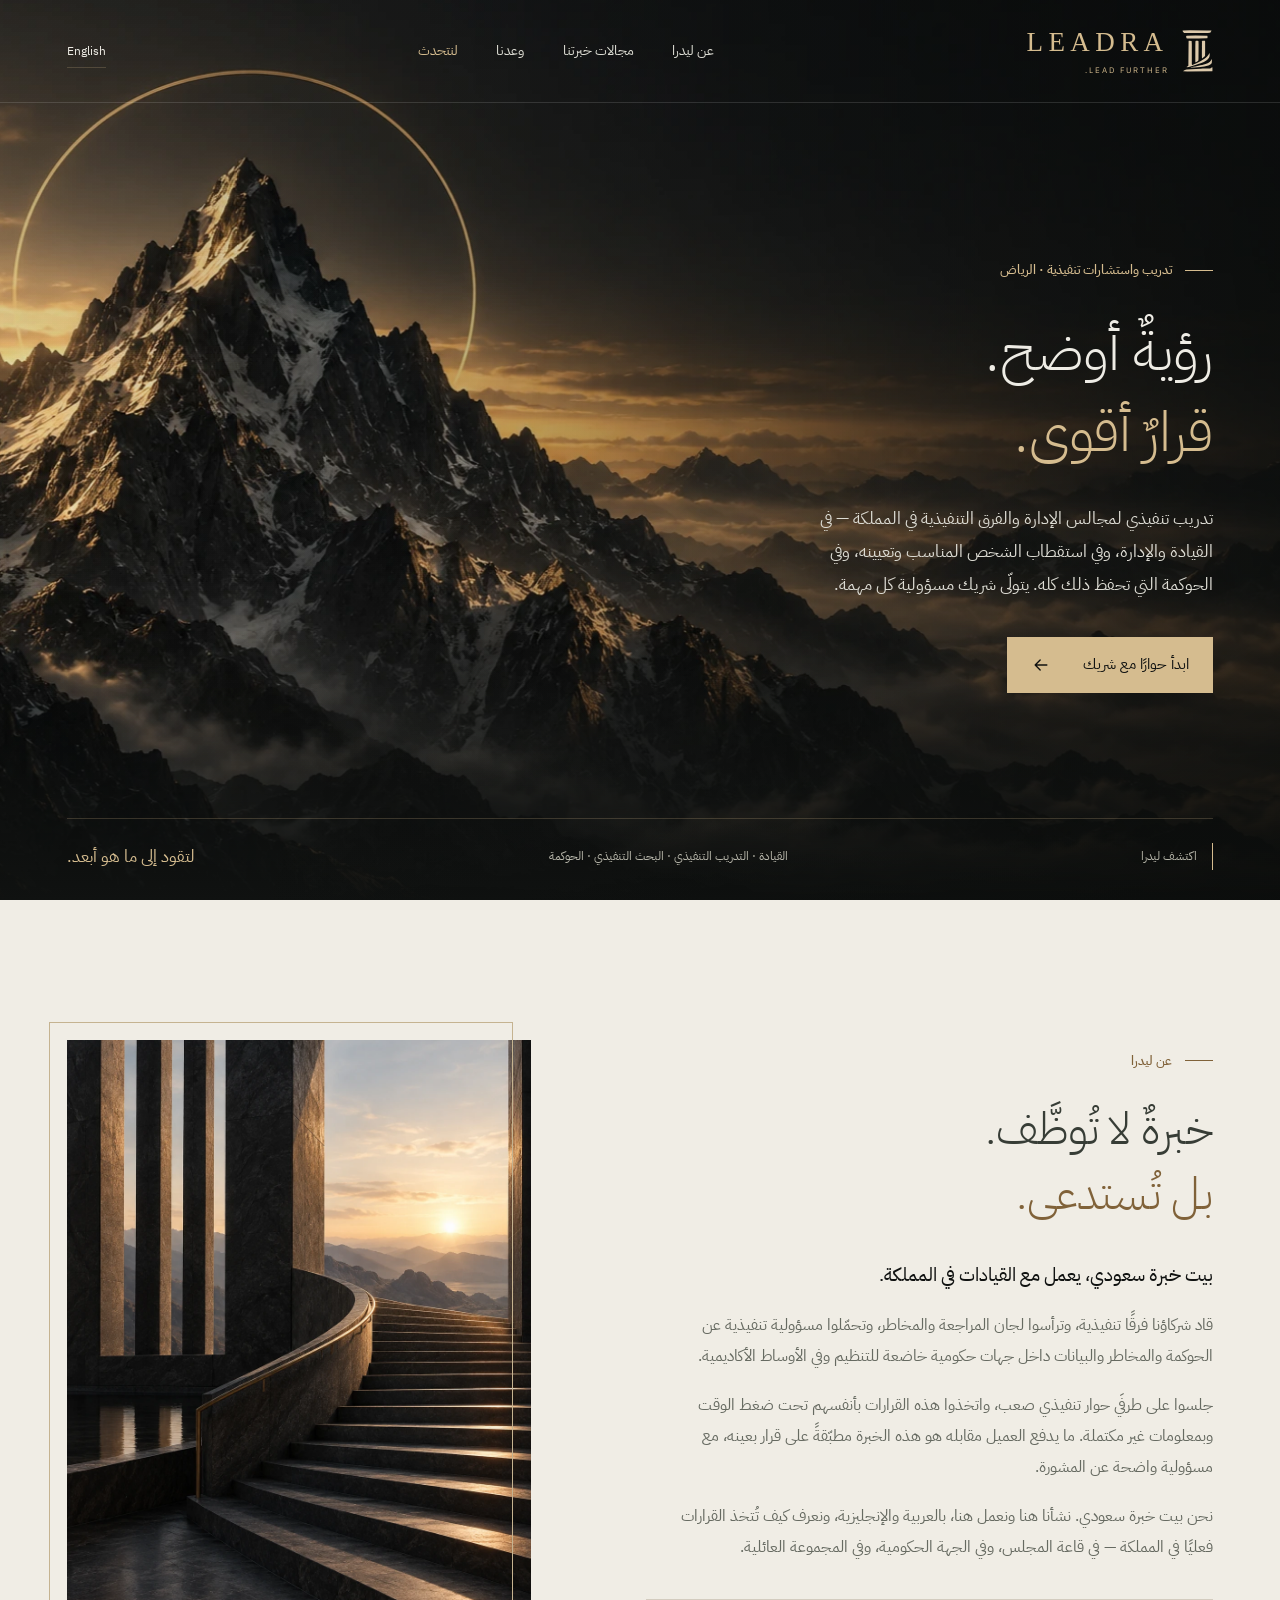
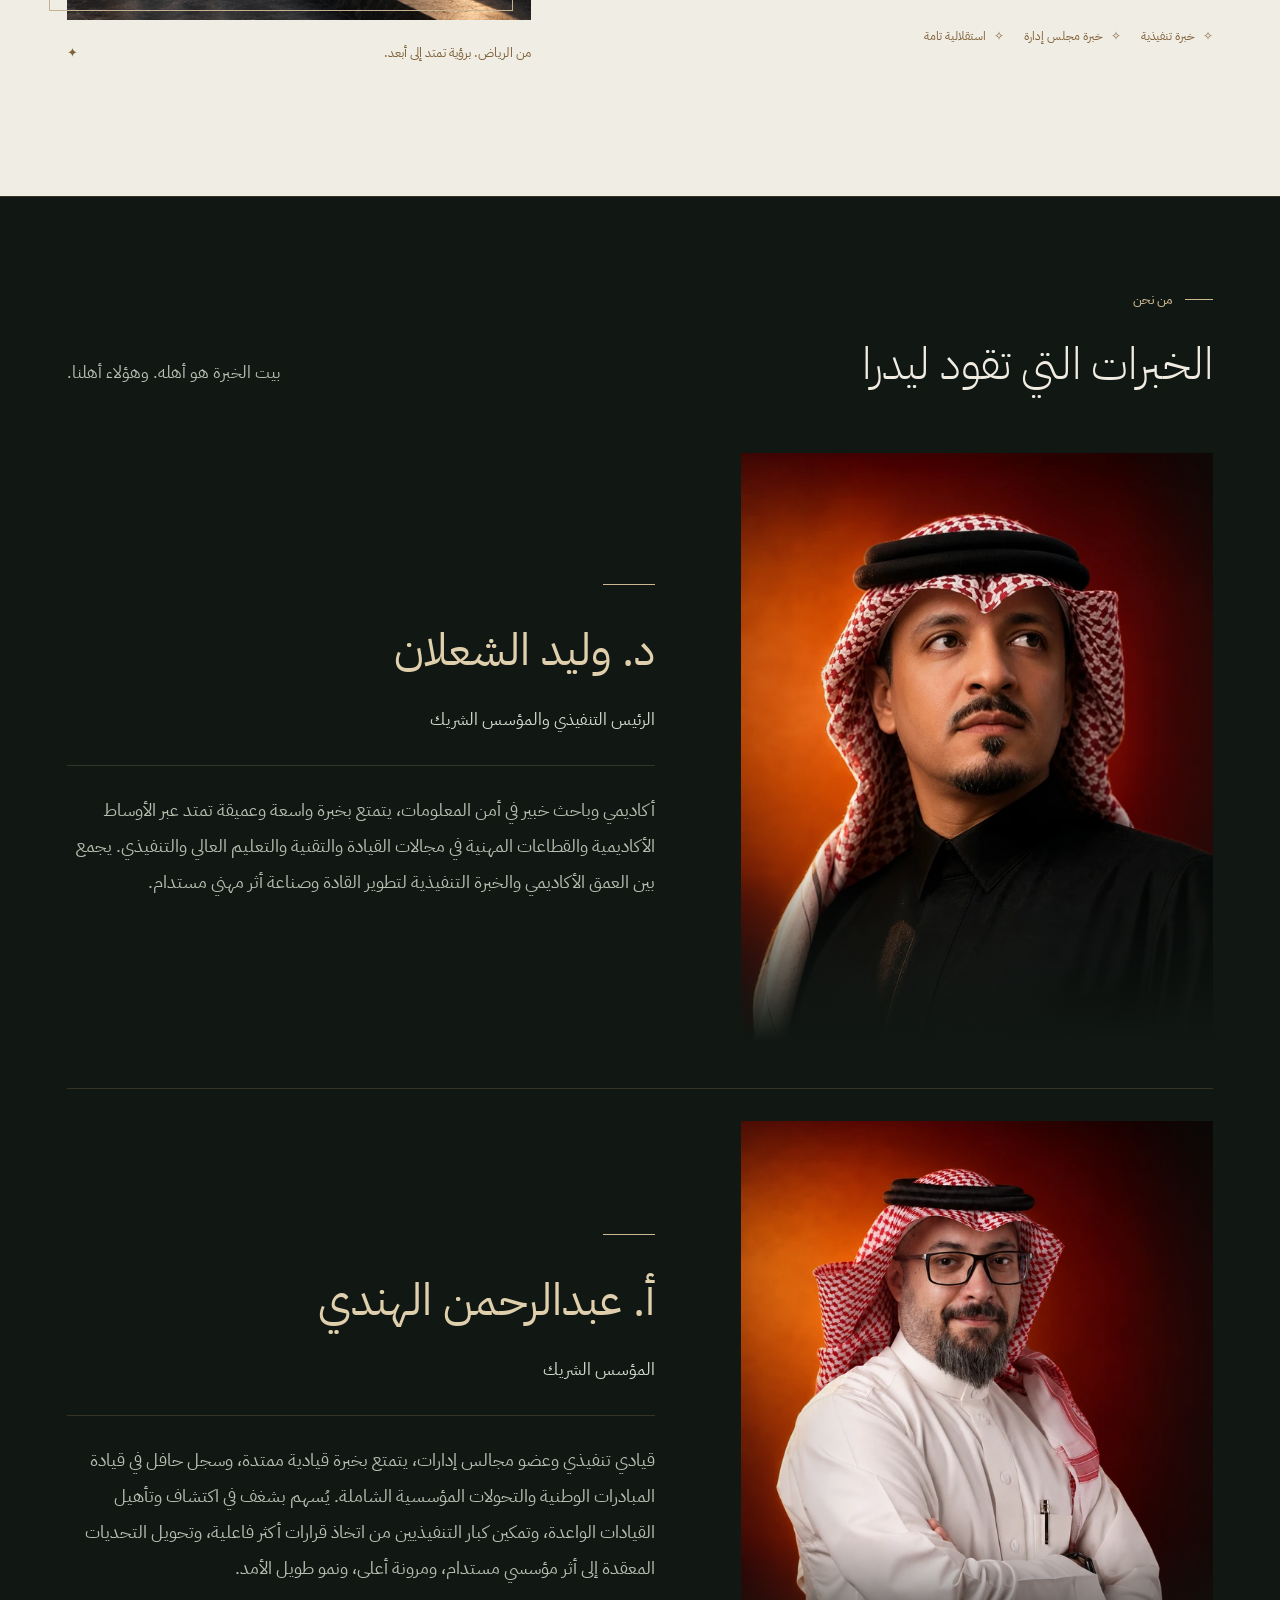
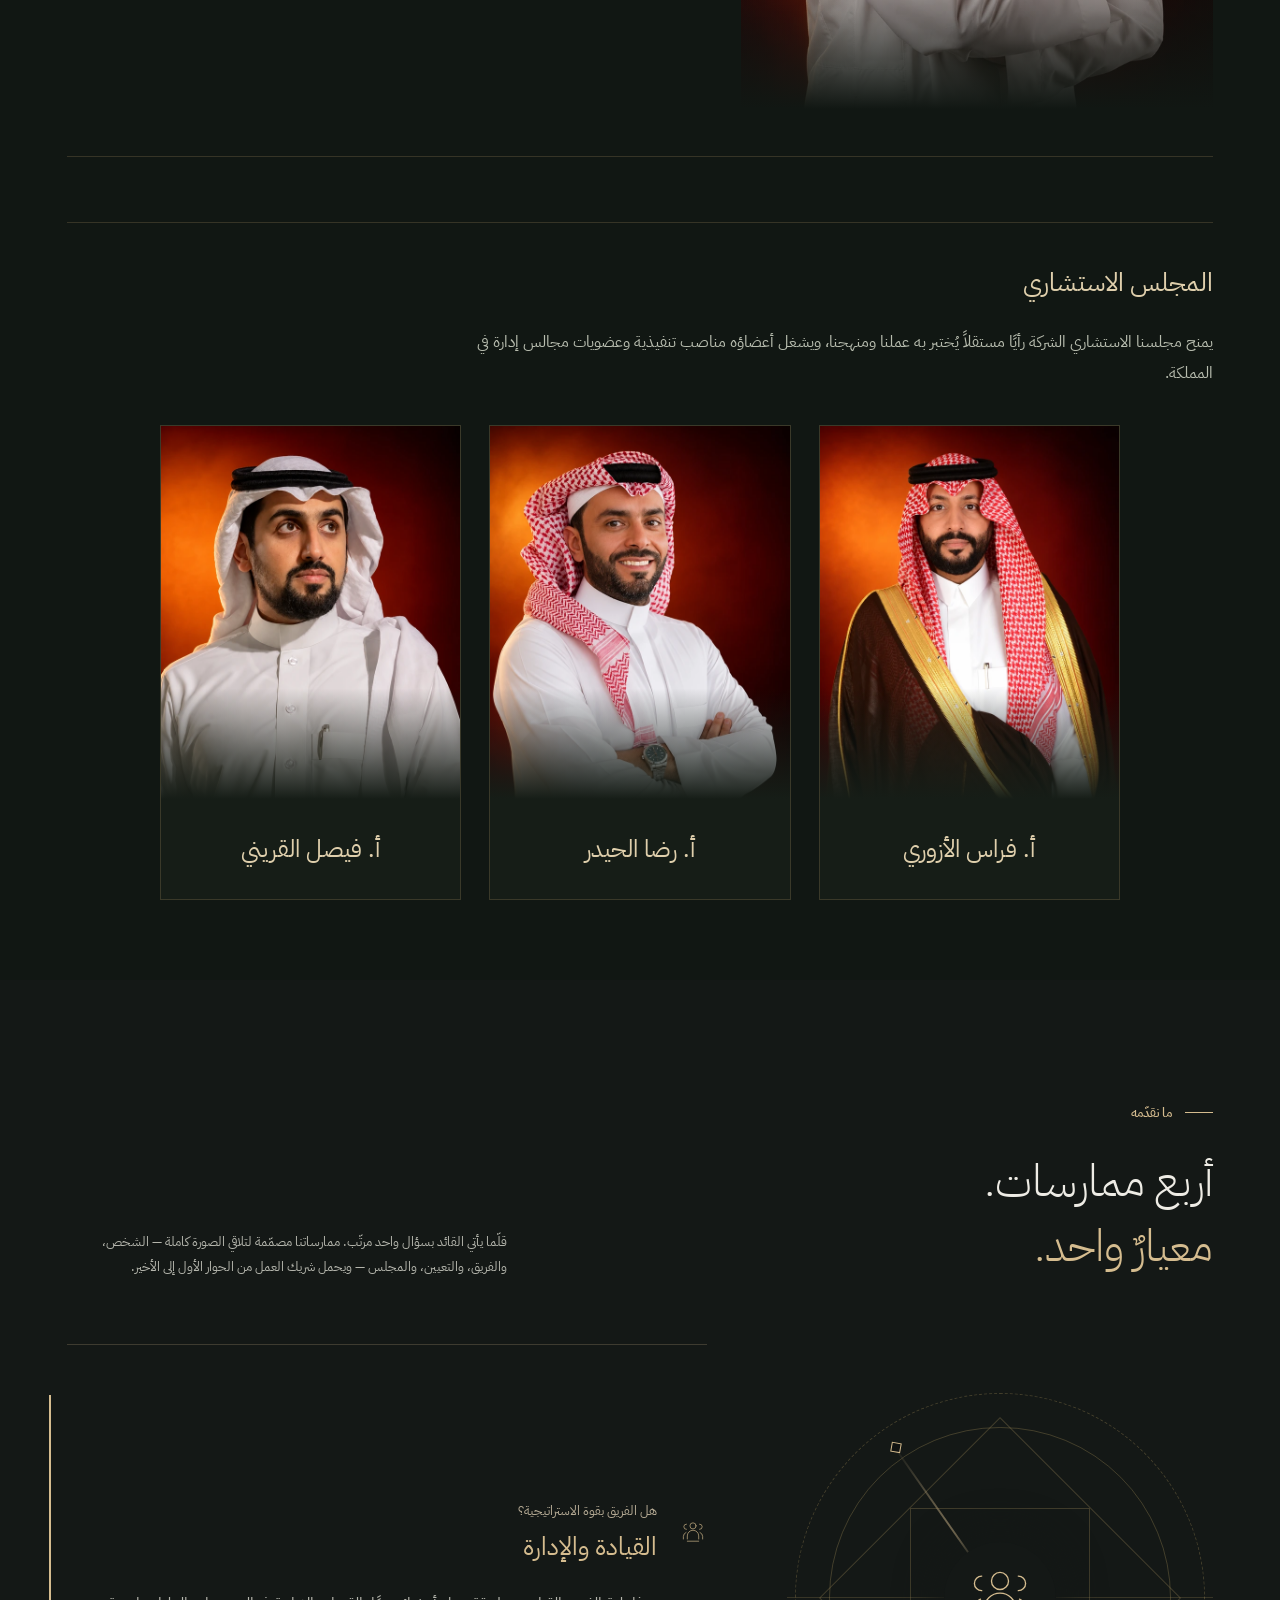
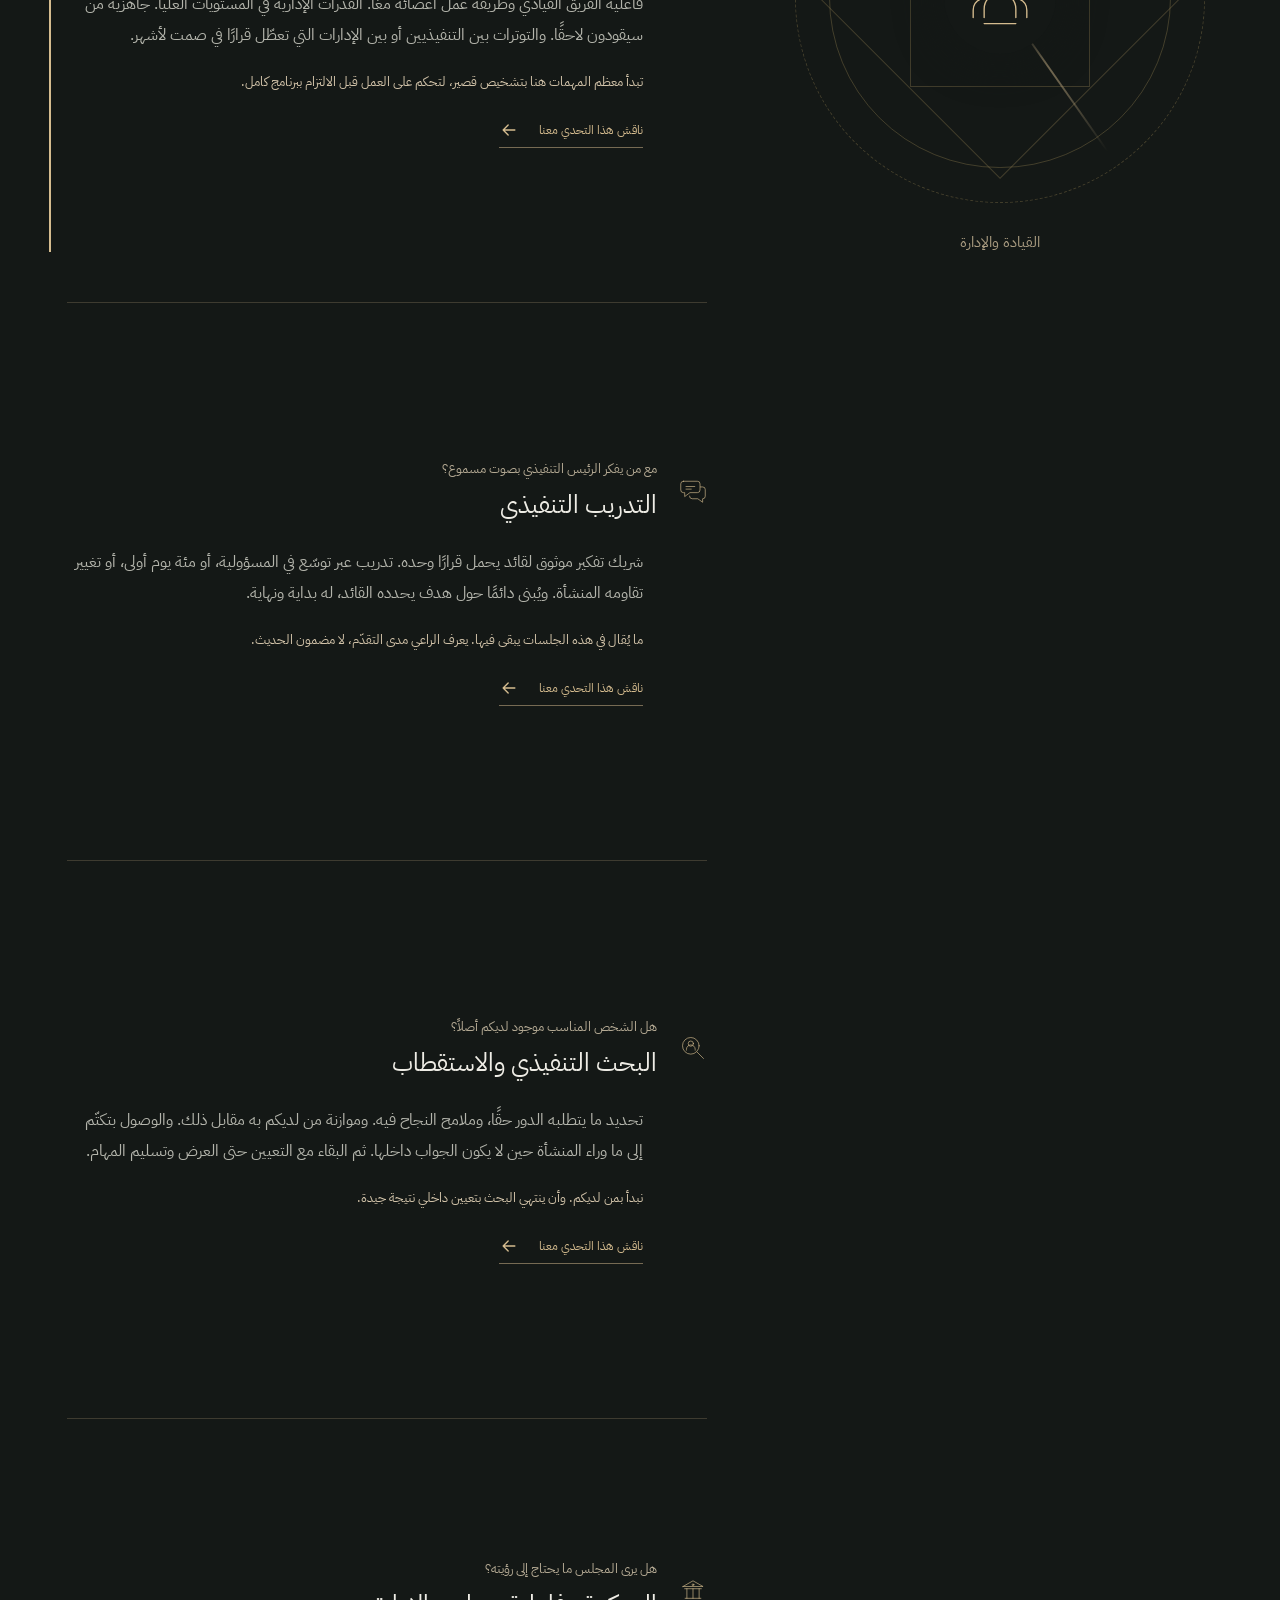
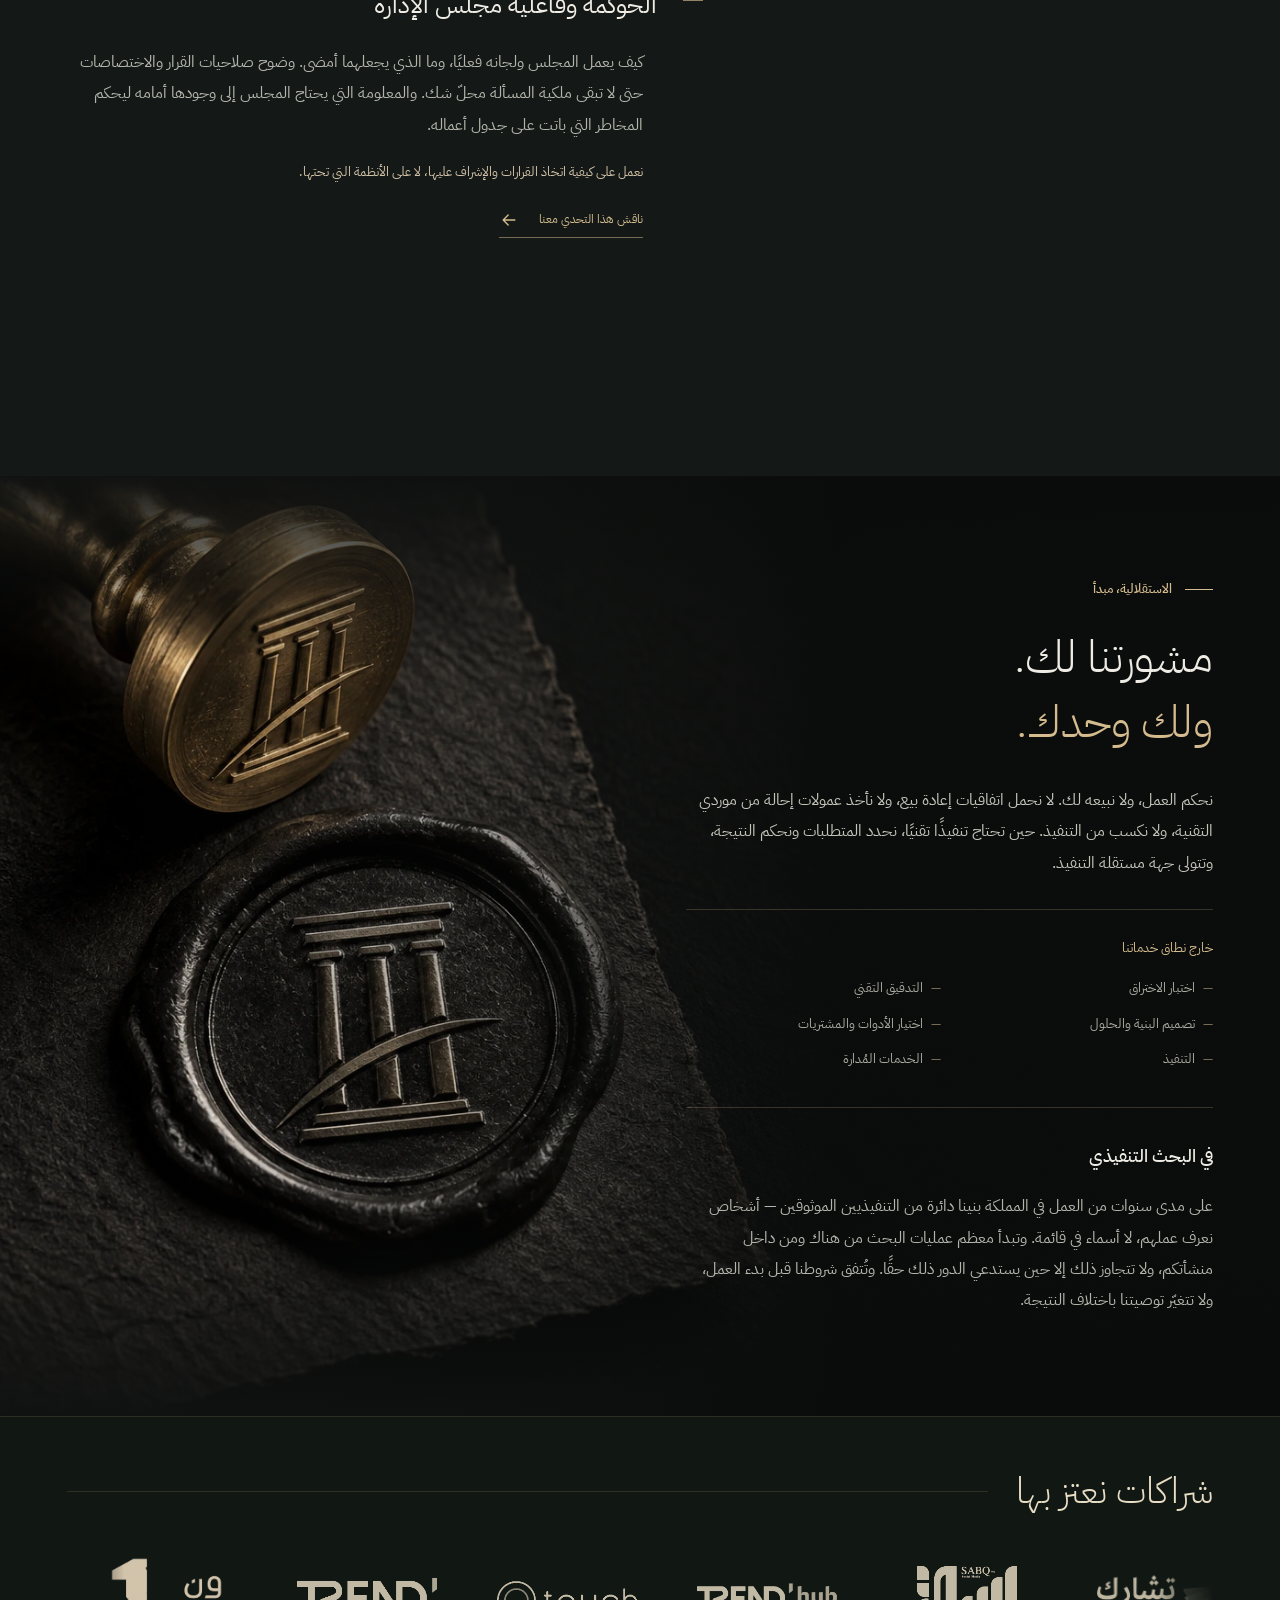
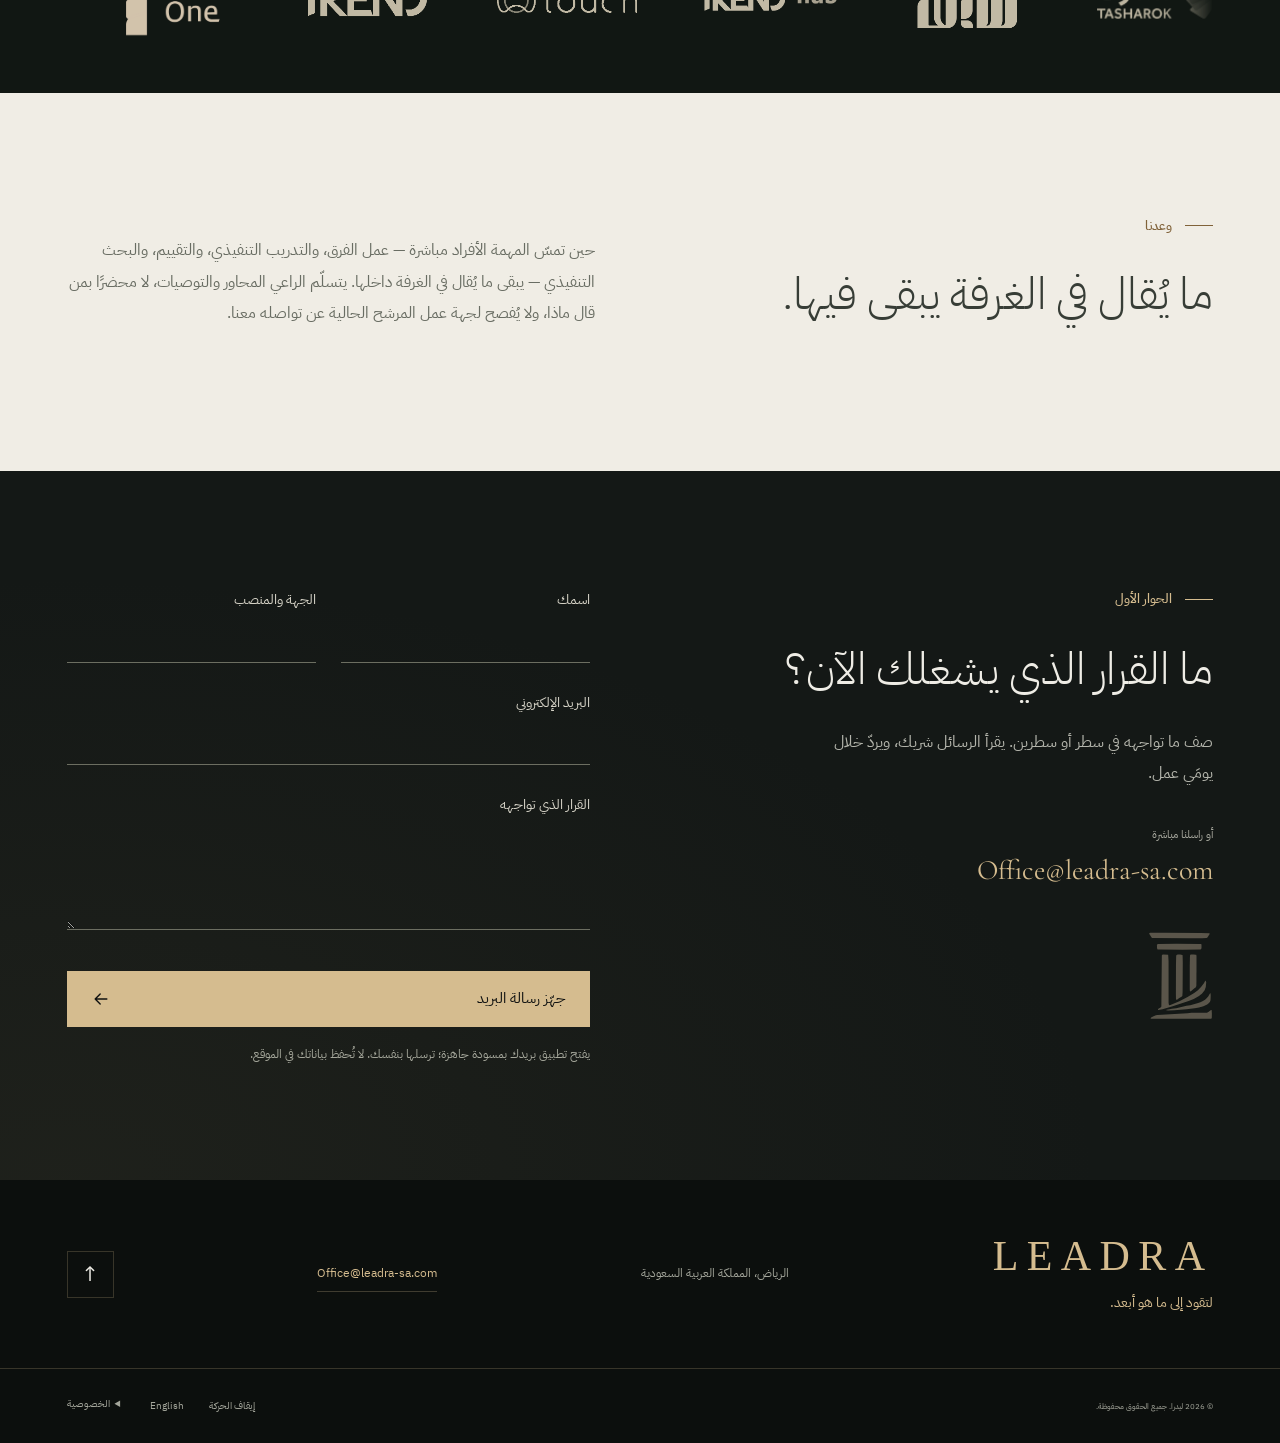
==== commit 720a4e64: "Add One Group and remove Mics and Cipher from partner ribbon" ====
--- a/index-ar.html
+++ b/index-ar.html
@@ -7,6 +7,6 @@
 <section class="about section-light" id="about"><div class="section-shell about-grid"><div class="about-copy"><p class="eyebrow reveal">عن ليدرا</p><h2 class="reveal">خبرةٌ لا تُوظَّف. <br><em>بل تُستدعى.</em></h2><p class="lead reveal">بيت خبرة سعودي، يعمل مع القيادات في المملكة.</p><p class="reveal">قاد شركاؤنا فرقًا تنفيذية، وترأسوا لجان المراجعة والمخاطر، وتحمّلوا مسؤولية تنفيذية عن الحوكمة والمخاطر والبيانات داخل جهات حكومية خاضعة للتنظيم وفي الأوساط الأكاديمية.</p><p class="reveal">جلسوا على طرفَي حوار تنفيذي صعب، واتخذوا هذه القرارات بأنفسهم تحت ضغط الوقت وبمعلومات غير مكتملة. ما يدفع العميل مقابله هو هذه الخبرة مطبّقةً على قرار بعينه، مع مسؤولية واضحة عن المشورة.</p><p class="reveal">نحن بيت خبرة سعودي. نشأنا هنا ونعمل هنا، بالعربية والإنجليزية، ونعرف كيف تُتخذ القرارات فعليًا في المملكة — في قاعة المجلس، وفي الجهة الحكومية، وفي المجموعة العائلية.</p><div class="expertise-tags reveal"><span>خبرة تنفيذية</span><span>خبرة مجلس إدارة</span><span>استقلالية تامة</span></div></div><figure class="architecture reveal"><div class="image-window"><img src="assets/editorial/perspective.webp" width="1024" height="1536" loading="lazy" alt="درج منحني بين أعمدة حجرية ينفتح على أفق جبلي مضاء"></div><figcaption><span>من الرياض. برؤية تمتد إلى أبعد.</span><span aria-hidden="true">✦</span></figcaption></figure></div></section>
 <section id="people" class="people section-light" aria-labelledby="people-title"><div class="section-shell people-grid"><div class="people-heading"><p class="eyebrow reveal">من نحن</p><h2 id="people-title" class="reveal">الخبرات التي تقود ليدرا</h2><p class="lead reveal">بيت الخبرة هو أهله. وهؤلاء أهلنا.</p></div><div class="founder-cards reveal"><article class="person-card person-card--profile" aria-labelledby="waleed-name"><figure class="profile-portrait"><img src="assets/team/waleed-alshalan-960.webp" srcset="assets/team/waleed-alshalan-640.webp 640w, assets/team/waleed-alshalan-960.webp 960w, assets/team/waleed-alshalan-1440.webp 1440w" sizes="(max-width:600px) 90vw, (max-width:900px) 40vw, 42vw" width="2046" height="3074" loading="lazy" decoding="async" alt="د. وليد الشعلان"></figure><div class="person-card-copy"><h3 class="person-card-name" id="waleed-name">د. وليد الشعلان</h3><p class="person-card-role">الرئيس التنفيذي والمؤسس الشريك</p><p class="person-card-bio">أكاديمي وباحث خبير في أمن المعلومات، يتمتع بخبرة واسعة وعميقة تمتد عبر الأوساط الأكاديمية والقطاعات المهنية في مجالات القيادة والتقنية والتعليم العالي والتنفيذي. يجمع بين العمق الأكاديمي والخبرة التنفيذية لتطوير القادة وصناعة أثر مهني مستدام.</p></div></article><article class="person-card person-card--profile" aria-labelledby="alhindi-name"><figure class="profile-portrait"><img src="assets/team/abdulrahman-alhindi-960.webp" srcset="assets/team/abdulrahman-alhindi-640.webp 640w, assets/team/abdulrahman-alhindi-960.webp 960w, assets/team/abdulrahman-alhindi-1024.webp 1024w" sizes="(max-width:600px) 90vw, (max-width:900px) 40vw, 42vw" width="1024" height="1536" loading="lazy" decoding="async" alt="أ. عبدالرحمن الهندي"></figure><div class="person-card-copy"><h3 class="person-card-name" id="alhindi-name">أ. عبدالرحمن الهندي</h3><p class="person-card-role">المؤسس الشريك</p><p class="person-card-bio">قيادي تنفيذي وعضو مجالس إدارات، يتمتع بخبرة قيادية ممتدة، وسجل حافل في قيادة المبادرات الوطنية والتحولات المؤسسية الشاملة. يُسهم بشغف في اكتشاف وتأهيل القيادات الواعدة، وتمكين كبار التنفيذيين من اتخاذ قرارات أكثر فاعلية، وتحويل التحديات المعقدة إلى أثر مؤسسي مستدام، ومرونة أعلى، ونمو طويل الأمد.</p></div></article></div><div class="advisory-copy reveal"><h3>المجلس الاستشاري</h3><p>يمنح مجلسنا الاستشاري الشركة رأيًا مستقلاً يُختبر به عملنا ومنهجنا، ويشغل أعضاؤه مناصب تنفيذية وعضويات مجالس إدارة في المملكة.</p><div class="advisory-cards"><article class="person-card person-card--profile" aria-labelledby="feras-name"><figure class="profile-portrait"><img src="assets/team/feras-alazwari-960.webp" srcset="assets/team/feras-alazwari-640.webp 640w, assets/team/feras-alazwari-960.webp 960w, assets/team/feras-alazwari-1024.webp 1024w" sizes="(max-width:600px) 90vw, (max-width:900px) 40vw, 42vw" width="1024" height="1536" loading="lazy" decoding="async" alt="أ. فراس الأزوري"></figure><div class="person-card-copy"><h3 class="person-card-name" id="feras-name">أ. فراس الأزوري</h3></div></article><article class="person-card person-card--profile" aria-labelledby="redha-alhaidar-name"><figure class="profile-portrait"><img src="assets/team/redha-alhaidar-960.webp" srcset="assets/team/redha-alhaidar-640.webp 640w, assets/team/redha-alhaidar-960.webp 960w, assets/team/redha-alhaidar-1024.webp 1024w" sizes="(max-width:600px) 85vw, 300px" width="1024" height="1536" loading="lazy" decoding="async" alt="أ. رضا الحيدر"></figure><div class="person-card-copy"><h3 class="person-card-name" id="redha-alhaidar-name">أ. رضا الحيدر</h3></div></article><article class="person-card person-card--profile" aria-labelledby="faisal-alquraini-name"><figure class="profile-portrait"><img src="assets/team/faisal-alquraini-960.webp" srcset="assets/team/faisal-alquraini-640.webp 640w, assets/team/faisal-alquraini-960.webp 960w, assets/team/faisal-alquraini-1024.webp 1024w" sizes="(max-width:600px) 85vw, 300px" width="1024" height="1536" loading="lazy" decoding="async" alt="أ. فيصل القريني"></figure><div class="person-card-copy"><h3 class="person-card-name" id="faisal-alquraini-name">أ. فيصل القريني</h3></div></article></div></div></div></section><section class="expertise" id="expertise"><div class="section-shell"><div class="section-heading"><div><p class="eyebrow reveal">ما نقدّمه</p><h2 class="reveal">أربع ممارسات. <br><em>معيارٌ واحد.</em></h2></div><p class="section-intro reveal">قلّما يأتي القائد بسؤال واحد مرتّب. ممارساتنا مصمّمة لتلاقي الصورة كاملة — الشخص، والفريق، والتعيين، والمجلس — ويحمل شريك العمل من الحوار الأول إلى الأخير.</p></div><div class="expertise-grid"><div class="compass-art" data-active="0" aria-hidden="true"><div class="compass-orbit orbit-outer"></div><div class="compass-orbit orbit-inner"></div><div class="compass-cross"></div><div class="compass-needle"></div><div class="compass-core"><span class="compass-glyph glyph-0"><svg width="24" height="24" viewbox="0 0 64 64" fill="none" stroke="currentColor" stroke-width="1.5" stroke-linecap="round" stroke-linejoin="round" aria-hidden="true"><circle cx="32" cy="18" r="7"></circle><path d="M19 48v-7a13 13 0 0 1 26 0v7M10 48v-6a10 10 0 0 1 6-9m38 15v-6a10 10 0 0 0-6-9"></path><path d="M17 14a6 6 0 0 0 0 12m30-12a6 6 0 0 1 0 12M19 53h26"></path></svg></span><span class="compass-glyph glyph-1"><svg width="24" height="24" viewbox="0 0 64 64" fill="none" stroke="currentColor" stroke-width="1.5" stroke-linecap="round" stroke-linejoin="round" aria-hidden="true"><path d="M10 12h32a6 6 0 0 1 6 6v14a6 6 0 0 1-6 6H25l-12 9V38h-3a6 6 0 0 1-6-6V18a6 6 0 0 1 6-6Z"></path><path d="M49 25h5a6 6 0 0 1 6 6v15a6 6 0 0 1-6 6v8l-11-8H30a6 6 0 0 1-6-6M16 24h20M16 30h12"></path></svg></span><span class="compass-glyph glyph-2"><svg width="24" height="24" viewbox="0 0 64 64" fill="none" stroke="currentColor" stroke-width="1.5" stroke-linecap="round" stroke-linejoin="round" aria-hidden="true"><circle cx="27" cy="27" r="19"></circle><path d="m41 41 15 15"></path><circle cx="27" cy="22" r="6"></circle><path d="M17 37v-2a10 10 0 0 1 20 0v2"></path></svg></span><span class="compass-glyph glyph-3"><svg width="24" height="24" viewbox="0 0 64 64" fill="none" stroke="currentColor" stroke-width="1.5" stroke-linecap="round" stroke-linejoin="round" aria-hidden="true"><path d="M9 24 32 11l23 13H9Z"></path><path d="M13 29h38M14 51h36M10 56h44M18 29v22m14-22v22m14-22v22"></path><circle cx="32" cy="20" r="2"></circle></svg></span></div><div class="compass-caption"><span class="compass-label label-0">القيادة والإدارة</span><span class="compass-label label-1">التدريب التنفيذي</span><span class="compass-label label-2">البحث التنفيذي والاستقطاب</span><span class="compass-label label-3">الحوكمة وفاعلية مجلس الإدارة</span></div></div><div class="practices"><article class="practice" id="practice-0" aria-labelledby="practice-title-0"><div class="practice-heading"><span class="practice-icon" aria-hidden="true"><svg width="24" height="24" viewbox="0 0 64 64" fill="none" stroke="currentColor" stroke-width="1.5" stroke-linecap="round" stroke-linejoin="round" aria-hidden="true"><circle cx="32" cy="18" r="7"></circle><path d="M19 48v-7a13 13 0 0 1 26 0v7M10 48v-6a10 10 0 0 1 6-9m38 15v-6a10 10 0 0 0-6-9"></path><path d="M17 14a6 6 0 0 0 0 12m30-12a6 6 0 0 1 0 12M19 53h26"></path></svg></span><div><p class="practice-question">هل الفريق بقوة الاستراتيجية؟</p><h3 id="practice-title-0">القيادة والإدارة</h3></div></div><div class="practice-content"><p>فاعلية الفريق القيادي وطريقة عمل أعضائه معًا. القدرات الإدارية في المستويات العليا. جاهزية من سيقودون لاحقًا. والتوترات بين التنفيذيين أو بين الإدارات التي تعطّل قرارًا في صمت لأشهر.</p><p class="who">تبدأ معظم المهمات هنا بتشخيص قصير، لتحكم على العمل قبل الالتزام ببرنامج كامل.</p><a class="text-link" href="#contact">ناقش هذا التحدي معنا <span class="arrow" aria-hidden="true"><svg width="20" height="20" viewbox="0 0 24 24" fill="none" stroke="currentColor" stroke-width="1.65" stroke-linecap="round" stroke-linejoin="round" focusable="false" aria-hidden="true"><path d="M5 12h14m-6-6 6 6-6 6"></path></svg></span></a></div></article><article class="practice" id="practice-1" aria-labelledby="practice-title-1"><div class="practice-heading"><span class="practice-icon" aria-hidden="true"><svg width="24" height="24" viewbox="0 0 64 64" fill="none" stroke="currentColor" stroke-width="1.5" stroke-linecap="round" stroke-linejoin="round" aria-hidden="true"><path d="M10 12h32a6 6 0 0 1 6 6v14a6 6 0 0 1-6 6H25l-12 9V38h-3a6 6 0 0 1-6-6V18a6 6 0 0 1 6-6Z"></path><path d="M49 25h5a6 6 0 0 1 6 6v15a6 6 0 0 1-6 6v8l-11-8H30a6 6 0 0 1-6-6M16 24h20M16 30h12"></path></svg></span><div><p class="practice-question">مع من يفكر الرئيس التنفيذي بصوت مسموع؟</p><h3 id="practice-title-1">التدريب التنفيذي</h3></div></div><div class="practice-content"><p>شريك تفكير موثوق لقائد يحمل قرارًا وحده. تدريب عبر توسّع في المسؤولية، أو مئة يوم أولى، أو تغيير تقاومه المنشأة. ويُبنى دائمًا حول هدف يحدده القائد، له بداية ونهاية.</p><p class="who">ما يُقال في هذه الجلسات يبقى فيها. يعرف الراعي مدى التقدّم، لا مضمون الحديث.</p><a class="text-link" href="#contact">ناقش هذا التحدي معنا <span class="arrow" aria-hidden="true"><svg width="20" height="20" viewbox="0 0 24 24" fill="none" stroke="currentColor" stroke-width="1.65" stroke-linecap="round" stroke-linejoin="round" focusable="false" aria-hidden="true"><path d="M5 12h14m-6-6 6 6-6 6"></path></svg></span></a></div></article><article class="practice" id="practice-2" aria-labelledby="practice-title-2"><div class="practice-heading"><span class="practice-icon" aria-hidden="true"><svg width="24" height="24" viewbox="0 0 64 64" fill="none" stroke="currentColor" stroke-width="1.5" stroke-linecap="round" stroke-linejoin="round" aria-hidden="true"><circle cx="27" cy="27" r="19"></circle><path d="m41 41 15 15"></path><circle cx="27" cy="22" r="6"></circle><path d="M17 37v-2a10 10 0 0 1 20 0v2"></path></svg></span><div><p class="practice-question">هل الشخص المناسب موجود لديكم أصلاً؟</p><h3 id="practice-title-2">البحث التنفيذي والاستقطاب</h3></div></div><div class="practice-content"><p>تحديد ما يتطلبه الدور حقًا، وملامح النجاح فيه. وموازنة من لديكم به مقابل ذلك. والوصول بتكتّم إلى ما وراء المنشأة حين لا يكون الجواب داخلها. ثم البقاء مع التعيين حتى العرض وتسليم المهام.</p><p class="who">نبدأ بمن لديكم. وأن ينتهي البحث بتعيين داخلي نتيجة جيدة.</p><a class="text-link" href="#contact">ناقش هذا التحدي معنا <span class="arrow" aria-hidden="true"><svg width="20" height="20" viewbox="0 0 24 24" fill="none" stroke="currentColor" stroke-width="1.65" stroke-linecap="round" stroke-linejoin="round" focusable="false" aria-hidden="true"><path d="M5 12h14m-6-6 6 6-6 6"></path></svg></span></a></div></article><article class="practice" id="practice-3" aria-labelledby="practice-title-3"><div class="practice-heading"><span class="practice-icon" aria-hidden="true"><svg width="24" height="24" viewbox="0 0 64 64" fill="none" stroke="currentColor" stroke-width="1.5" stroke-linecap="round" stroke-linejoin="round" aria-hidden="true"><path d="M9 24 32 11l23 13H9Z"></path><path d="M13 29h38M14 51h36M10 56h44M18 29v22m14-22v22m14-22v22"></path><circle cx="32" cy="20" r="2"></circle></svg></span><div><p class="practice-question">هل يرى المجلس ما يحتاج إلى رؤيته؟</p><h3 id="practice-title-3">الحوكمة وفاعلية مجلس الإدارة</h3></div></div><div class="practice-content"><p>كيف يعمل المجلس ولجانه فعليًا، وما الذي يجعلهما أمضى. وضوح صلاحيات القرار والاختصاصات حتى لا تبقى ملكية المسألة محلّ شك. والمعلومة التي يحتاج المجلس إلى وجودها أمامه ليحكم المخاطر التي باتت على جدول أعماله.</p><p class="who">نعمل على كيفية اتخاذ القرارات والإشراف عليها، لا على الأنظمة التي تحتها.</p><a class="text-link" href="#contact">ناقش هذا التحدي معنا <span class="arrow" aria-hidden="true"><svg width="20" height="20" viewbox="0 0 24 24" fill="none" stroke="currentColor" stroke-width="1.65" stroke-linecap="round" stroke-linejoin="round" focusable="false" aria-hidden="true"><path d="M5 12h14m-6-6 6 6-6 6"></path></svg></span></a></div></article></div></div></div></section>
 <section class="independence" id="independence"><div class="seal-image" aria-hidden="true"></div><div class="section-shell independence-inner"><div class="independence-copy"><p class="eyebrow reveal">الاستقلالية، مبدأ</p><h2 class="reveal">مشورتنا لك.<br><em>ولك وحدك.</em></h2><p class="reveal">نحكم العمل، ولا نبيعه لك. لا نحمل اتفاقيات إعادة بيع، ولا نأخذ عمولات إحالة من موردي التقنية، ولا نكسب من التنفيذ. حين تحتاج تنفيذًا تقنيًا، نحدد المتطلبات ونحكم النتيجة، وتتولى جهة مستقلة التنفيذ.</p><div class="scope reveal"><h3>خارج نطاق خدماتنا</h3><ul><li>اختبار الاختراق</li><li>التدقيق التقني</li><li>تصميم البنية والحلول</li><li>اختيار الأدوات والمشتريات</li><li>التنفيذ</li><li>الخدمات المُدارة</li></ul></div><div class="search-note reveal"><h3>في البحث التنفيذي</h3><p>على مدى سنوات من العمل في المملكة بنينا دائرة من التنفيذيين الموثوقين — أشخاص نعرف عملهم، لا أسماء في قائمة. وتبدأ معظم عمليات البحث من هناك ومن داخل منشأتكم، ولا تتجاوز ذلك إلا حين يستدعي الدور ذلك حقًا. وتُتفق شروطنا قبل بدء العمل، ولا تتغيّر توصيتنا باختلاف النتيجة.</p></div></div></div></section>
-<section id="partners" class="partners-sample" aria-labelledby="partners-title"><div class="section-shell"><div class="partners-heading"><h2 id="partners-title">شراكات نعتز بها</h2></div><svg width="0" height="0" aria-hidden="true" style="position:absolute"><defs><filter id="company-paper" color-interpolation-filters="sRGB"><feColorMatrix values="0 0 0 0 0 0 0 0 0 0 0 0 0 0 0 -.33 -.34 -.33 0 1"/><feComponentTransfer result="ink"><feFuncA type="linear" slope="1.4" intercept="0"/></feComponentTransfer><feFlood flood-color="#e8ddc5"/><feComposite operator="in" in2="ink"/></filter><filter id="company-dark" color-interpolation-filters="sRGB"><feColorMatrix values="0 0 0 0 0 0 0 0 0 0 0 0 0 0 0 0 1.4 0 0 -.3"/><feComponentTransfer result="ink"><feFuncA type="linear" slope="1.4" intercept="0"/></feComponentTransfer><feFlood flood-color="#e8ddc5"/><feComposite operator="in" in2="ink"/></filter></defs></svg><div class="partners-ribbon" tabindex="0" role="region" aria-label="شعارات الشراكات — مرّر لاستعراضها"><div class="partners-track"><div class="partners-group"><div class="partner-mark"><svg class="company-logo" role="img" aria-label="ترند" viewBox="34 225 526 143"><image href="assets/companies/trend.jpg" width="591" height="591" filter="url(#company-paper)"/></svg></div><div class="partner-mark"><svg class="company-logo" role="img" aria-label="تاتش" viewBox="22 223 550 124"><image href="assets/companies/touch.jpg" width="591" height="591" filter="url(#company-paper)"/></svg></div><div class="partner-mark"><svg class="company-logo" role="img" aria-label="ترند هب" viewBox="324 1093 1912 372"><image href="assets/companies/trend-hub.jpg" width="2560" height="2560" filter="url(#company-paper)"/></svg></div><div class="partner-mark"><svg class="company-logo" role="img" aria-label="مايكس" viewBox="21 208 545 189"><image href="assets/companies/mics.jpg" width="591" height="591" filter="url(#company-paper)"/></svg></div><div class="partner-mark"><svg class="company-logo" role="img" aria-label="سبق" viewBox="217 339 646 402"><image href="assets/companies/sabq.jpg" width="1080" height="1080" filter="url(#company-dark)"/></svg></div><div class="partner-mark"><svg class="company-logo" role="img" aria-label="تشارك" viewBox="23 70 136 42"><image href="assets/companies/tasharok.png" width="181" height="181" filter="url(#company-paper)"/></svg></div><div class="partner-mark"><svg class="company-logo" role="img" aria-label="سايفر" viewBox="515 2322 4526 912"><image href="assets/companies/cipher.png" width="5556" height="5556" filter="url(#company-paper)"/></svg></div><div class="partner-mark"><svg class="company-logo" role="img" aria-label="أبيل" viewBox="51 63 80 55"><image href="assets/companies/abeel.png" width="181" height="181" filter="url(#company-paper)"/></svg></div><div class="partner-mark"><svg class="company-logo" role="img" aria-label="كيوبكس" viewBox="448 222 862 449"><image href="assets/companies/cubex.jpg" width="1729" height="893" filter="url(#company-paper)"/></svg></div><div class="partner-mark"><svg class="company-logo" role="img" aria-label="هامة" viewBox="362 769 1969 752"><image href="assets/companies/hamah.jpg" width="2560" height="2560" filter="url(#company-dark)"/></svg></div></div><div class="partners-group" aria-hidden="true"><div class="partner-mark"><svg class="company-logo" role="img" aria-label="ترند" viewBox="34 225 526 143"><image href="assets/companies/trend.jpg" width="591" height="591" filter="url(#company-paper)"/></svg></div><div class="partner-mark"><svg class="company-logo" role="img" aria-label="تاتش" viewBox="22 223 550 124"><image href="assets/companies/touch.jpg" width="591" height="591" filter="url(#company-paper)"/></svg></div><div class="partner-mark"><svg class="company-logo" role="img" aria-label="ترند هب" viewBox="324 1093 1912 372"><image href="assets/companies/trend-hub.jpg" width="2560" height="2560" filter="url(#company-paper)"/></svg></div><div class="partner-mark"><svg class="company-logo" role="img" aria-label="مايكس" viewBox="21 208 545 189"><image href="assets/companies/mics.jpg" width="591" height="591" filter="url(#company-paper)"/></svg></div><div class="partner-mark"><svg class="company-logo" role="img" aria-label="سبق" viewBox="217 339 646 402"><image href="assets/companies/sabq.jpg" width="1080" height="1080" filter="url(#company-dark)"/></svg></div><div class="partner-mark"><svg class="company-logo" role="img" aria-label="تشارك" viewBox="23 70 136 42"><image href="assets/companies/tasharok.png" width="181" height="181" filter="url(#company-paper)"/></svg></div><div class="partner-mark"><svg class="company-logo" role="img" aria-label="سايفر" viewBox="515 2322 4526 912"><image href="assets/companies/cipher.png" width="5556" height="5556" filter="url(#company-paper)"/></svg></div><div class="partner-mark"><svg class="company-logo" role="img" aria-label="أبيل" viewBox="51 63 80 55"><image href="assets/companies/abeel.png" width="181" height="181" filter="url(#company-paper)"/></svg></div><div class="partner-mark"><svg class="company-logo" role="img" aria-label="كيوبكس" viewBox="448 222 862 449"><image href="assets/companies/cubex.jpg" width="1729" height="893" filter="url(#company-paper)"/></svg></div><div class="partner-mark"><svg class="company-logo" role="img" aria-label="هامة" viewBox="362 769 1969 752"><image href="assets/companies/hamah.jpg" width="2560" height="2560" filter="url(#company-dark)"/></svg></div></div></div></div></div></section><section class="approach section-light promise" id="approach" aria-labelledby="promise-title"><div class="section-shell promise-grid"><div class="promise-heading"><p class="eyebrow reveal">وعدنا</p><h2 id="promise-title" class="reveal">ما يُقال في الغرفة يبقى فيها.</h2></div><p class="promise-body reveal">حين تمسّ المهمة الأفراد مباشرة — عمل الفرق، والتدريب التنفيذي، والتقييم، والبحث التنفيذي — يبقى ما يُقال في الغرفة داخلها. يتسلّم الراعي المحاور والتوصيات، لا محضرًا بمن قال ماذا، ولا يُفصح لجهة عمل المرشح الحالية عن تواصله معنا.</p></div></section>
+<section id="partners" class="partners-sample" aria-labelledby="partners-title"><div class="section-shell"><div class="partners-heading"><h2 id="partners-title">شراكات نعتز بها</h2></div><svg width="0" height="0" aria-hidden="true" style="position:absolute"><defs><filter id="company-paper" color-interpolation-filters="sRGB"><feColorMatrix values="0 0 0 0 0 0 0 0 0 0 0 0 0 0 0 -.33 -.34 -.33 0 1"/><feComponentTransfer result="ink"><feFuncA type="linear" slope="1.4" intercept="0"/></feComponentTransfer><feFlood flood-color="#e8ddc5"/><feComposite operator="in" in2="ink"/></filter><filter id="company-dark" color-interpolation-filters="sRGB"><feColorMatrix values="0 0 0 0 0 0 0 0 0 0 0 0 0 0 0 0 1.4 0 0 -.3"/><feComponentTransfer result="ink"><feFuncA type="linear" slope="1.4" intercept="0"/></feComponentTransfer><feFlood flood-color="#e8ddc5"/><feComposite operator="in" in2="ink"/></filter></defs></svg><div class="partners-ribbon" tabindex="0" role="region" aria-label="شعارات الشراكات — مرّر لاستعراضها"><div class="partners-track"><div class="partners-group"><div class="partner-mark"><img src="assets/companies/one.png" alt="مجموعة ون" width="1120" height="799" loading="lazy" decoding="async"></div><div class="partner-mark"><svg class="company-logo" role="img" aria-label="ترند" viewBox="34 225 526 143"><image href="assets/companies/trend.jpg" width="591" height="591" filter="url(#company-paper)"/></svg></div><div class="partner-mark"><svg class="company-logo" role="img" aria-label="تاتش" viewBox="22 223 550 124"><image href="assets/companies/touch.jpg" width="591" height="591" filter="url(#company-paper)"/></svg></div><div class="partner-mark"><svg class="company-logo" role="img" aria-label="ترند هب" viewBox="324 1093 1912 372"><image href="assets/companies/trend-hub.jpg" width="2560" height="2560" filter="url(#company-paper)"/></svg></div><div class="partner-mark"><svg class="company-logo" role="img" aria-label="سبق" viewBox="217 339 646 402"><image href="assets/companies/sabq.jpg" width="1080" height="1080" filter="url(#company-dark)"/></svg></div><div class="partner-mark"><svg class="company-logo" role="img" aria-label="تشارك" viewBox="23 70 136 42"><image href="assets/companies/tasharok.png" width="181" height="181" filter="url(#company-paper)"/></svg></div><div class="partner-mark"><svg class="company-logo" role="img" aria-label="أبيل" viewBox="51 63 80 55"><image href="assets/companies/abeel.png" width="181" height="181" filter="url(#company-paper)"/></svg></div><div class="partner-mark"><svg class="company-logo" role="img" aria-label="كيوبكس" viewBox="448 222 862 449"><image href="assets/companies/cubex.jpg" width="1729" height="893" filter="url(#company-paper)"/></svg></div><div class="partner-mark"><svg class="company-logo" role="img" aria-label="هامة" viewBox="362 769 1969 752"><image href="assets/companies/hamah.jpg" width="2560" height="2560" filter="url(#company-dark)"/></svg></div></div><div class="partners-group" aria-hidden="true"><div class="partner-mark"><img src="assets/companies/one.png" alt="مجموعة ون" width="1120" height="799" loading="lazy" decoding="async"></div><div class="partner-mark"><svg class="company-logo" role="img" aria-label="ترند" viewBox="34 225 526 143"><image href="assets/companies/trend.jpg" width="591" height="591" filter="url(#company-paper)"/></svg></div><div class="partner-mark"><svg class="company-logo" role="img" aria-label="تاتش" viewBox="22 223 550 124"><image href="assets/companies/touch.jpg" width="591" height="591" filter="url(#company-paper)"/></svg></div><div class="partner-mark"><svg class="company-logo" role="img" aria-label="ترند هب" viewBox="324 1093 1912 372"><image href="assets/companies/trend-hub.jpg" width="2560" height="2560" filter="url(#company-paper)"/></svg></div><div class="partner-mark"><svg class="company-logo" role="img" aria-label="سبق" viewBox="217 339 646 402"><image href="assets/companies/sabq.jpg" width="1080" height="1080" filter="url(#company-dark)"/></svg></div><div class="partner-mark"><svg class="company-logo" role="img" aria-label="تشارك" viewBox="23 70 136 42"><image href="assets/companies/tasharok.png" width="181" height="181" filter="url(#company-paper)"/></svg></div><div class="partner-mark"><svg class="company-logo" role="img" aria-label="أبيل" viewBox="51 63 80 55"><image href="assets/companies/abeel.png" width="181" height="181" filter="url(#company-paper)"/></svg></div><div class="partner-mark"><svg class="company-logo" role="img" aria-label="كيوبكس" viewBox="448 222 862 449"><image href="assets/companies/cubex.jpg" width="1729" height="893" filter="url(#company-paper)"/></svg></div><div class="partner-mark"><svg class="company-logo" role="img" aria-label="هامة" viewBox="362 769 1969 752"><image href="assets/companies/hamah.jpg" width="2560" height="2560" filter="url(#company-dark)"/></svg></div></div></div></div></div></section><section class="approach section-light promise" id="approach" aria-labelledby="promise-title"><div class="section-shell promise-grid"><div class="promise-heading"><p class="eyebrow reveal">وعدنا</p><h2 id="promise-title" class="reveal">ما يُقال في الغرفة يبقى فيها.</h2></div><p class="promise-body reveal">حين تمسّ المهمة الأفراد مباشرة — عمل الفرق، والتدريب التنفيذي، والتقييم، والبحث التنفيذي — يبقى ما يُقال في الغرفة داخلها. يتسلّم الراعي المحاور والتوصيات، لا محضرًا بمن قال ماذا، ولا يُفصح لجهة عمل المرشح الحالية عن تواصله معنا.</p></div></section>
 <section class="contact" id="contact"><div class="section-shell contact-grid"><div class="contact-copy"><p class="eyebrow reveal">الحوار الأول</p><h2 class="reveal">ما القرار الذي يشغلك الآن؟</h2><p class="reveal">صف ما تواجهه في سطر أو سطرين. يقرأ الرسائل شريك، ويردّ خلال يومَي عمل.</p><div class="direct-contact"><small>أو راسلنا مباشرة</small><a href="mailto:Office@leadra-sa.com" dir="ltr">Office@leadra-sa.com</a></div><div class="contact-mark" aria-hidden="true"><img src="assets/logo-champagne.svg" width="89" height="120" alt=""></div></div><form class="contact-form" action="mailto:Office@leadra-sa.com" method="get"><div class="form-pair"><div class="field"><label for="name">اسمك</label><input id="name" name="name" autocomplete="name" maxlength="100" required></div><div class="field"><label for="org">الجهة والمنصب</label><input id="org" name="org" autocomplete="organization" maxlength="180" required></div></div><div class="field"><label for="email">البريد الإلكتروني</label><input id="email" name="email" type="email" dir="ltr" autocomplete="email" maxlength="180" required></div><div class="field"><label for="question">القرار الذي تواجهه</label><textarea id="question" name="question" rows="3" maxlength="1800" required></textarea></div><button class="button" type="submit">جهّز رسالة البريد<span class="arrow" aria-hidden="true"><svg width="20" height="20" viewbox="0 0 24 24" fill="none" stroke="currentColor" stroke-width="1.65" stroke-linecap="round" stroke-linejoin="round" focusable="false" aria-hidden="true"><path d="M5 12h14m-6-6 6 6-6 6"></path></svg></span></button><p class="form-hint">يفتح تطبيق بريدك بمسودة جاهزة؛ ترسلها بنفسك. لا تُحفظ بياناتك في الموقع.</p><div id="draft-result" hidden><p role="status" id="draft-status"></p><textarea id="draft-text" readonly aria-label="مسودة الرسالة" rows="6"></textarea><button type="button" class="text-link copy-draft">نسخ الرسالة</button></div><noscript><p>أو راسلنا مباشرة: <a href="mailto:Office@leadra-sa.com">Office@leadra-sa.com</a></p></noscript></form></div></section>
 </main><footer><div class="footer-top section-shell"><a class="footer-wordmark" href="#main">LEADRA<span>لتقود إلى ما هو أبعد.</span></a><p>الرياض، المملكة العربية السعودية</p><a class="footer-email" href="mailto:Office@leadra-sa.com" dir="ltr">Office@leadra-sa.com</a><a class="back-top" href="#main" aria-label="العودة للأعلى">↑</a></div><div class="footer-bottom section-shell"><small>© 2026 ليدرا. جميع الحقوق محفوظة.</small><div class="footer-links"><button class="motion-toggle" aria-pressed="false" data-pause="إيقاف الحركة" data-resume="تشغيل الحركة">إيقاف الحركة</button><a href="index.html">English</a></div><details class="privacy"><summary>الخصوصية</summary><p>لا يستخدم هذا الموقع ملفات تتبّع أو إعلانات. الحقول تُستخدم على جهازك لتجهيز رسالة في تطبيق بريدك، ولا تُرسل إلى خادم الموقع. للاستفسارات المتعلقة بمراسلاتك، تواصل معنا عبر Office@leadra-sa.com.</p></details></div></footer><script type="application/json" id="messages">{"draft": "تم تجهيز المسودة في تطبيق بريدك. إذا لم يُفتح، يمكنك نسخ الرسالة أدناه.", "copied": "تم نسخ الرسالة", "copyfail": "يمكنك تحديد نص الرسالة ونسخه يدويًا.", "fields": ["اسمك", "الجهة والمنصب", "البريد الإلكتروني", "القرار الذي تواجهه"]}</script></body></html>
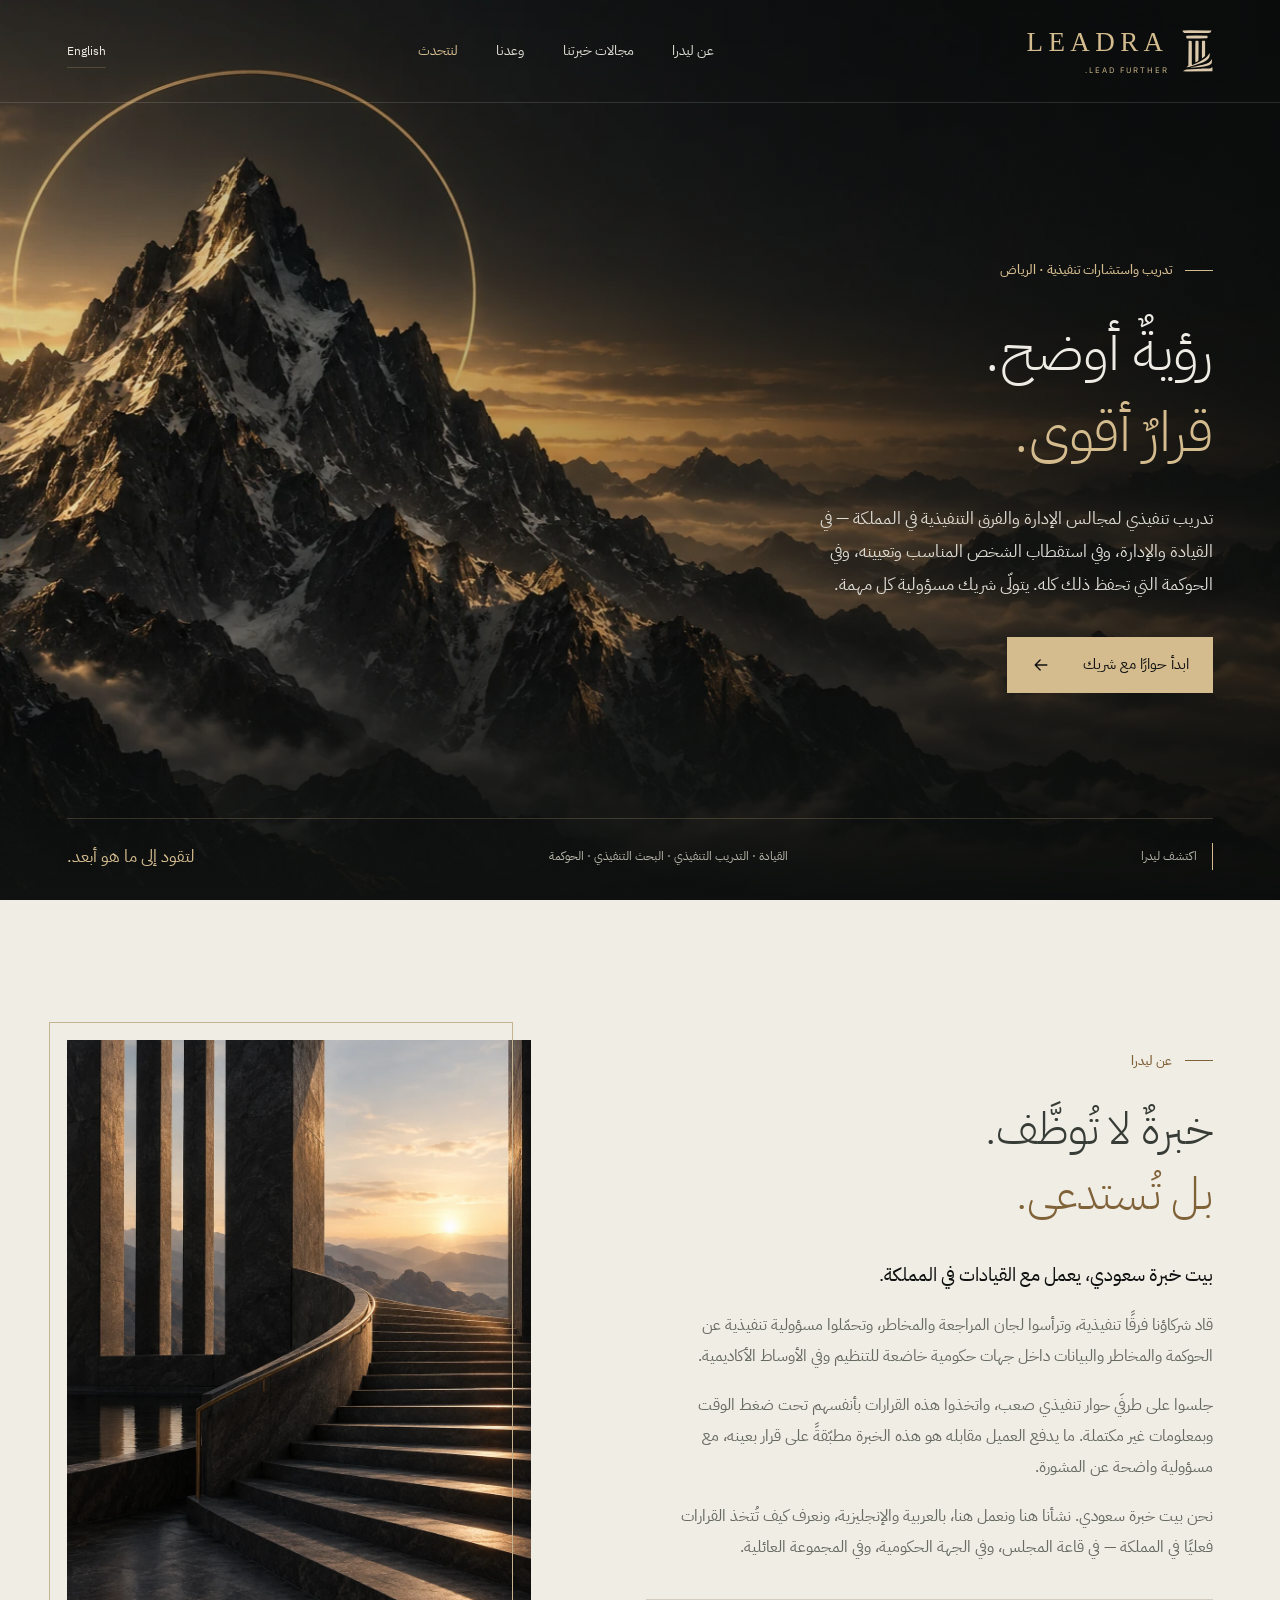
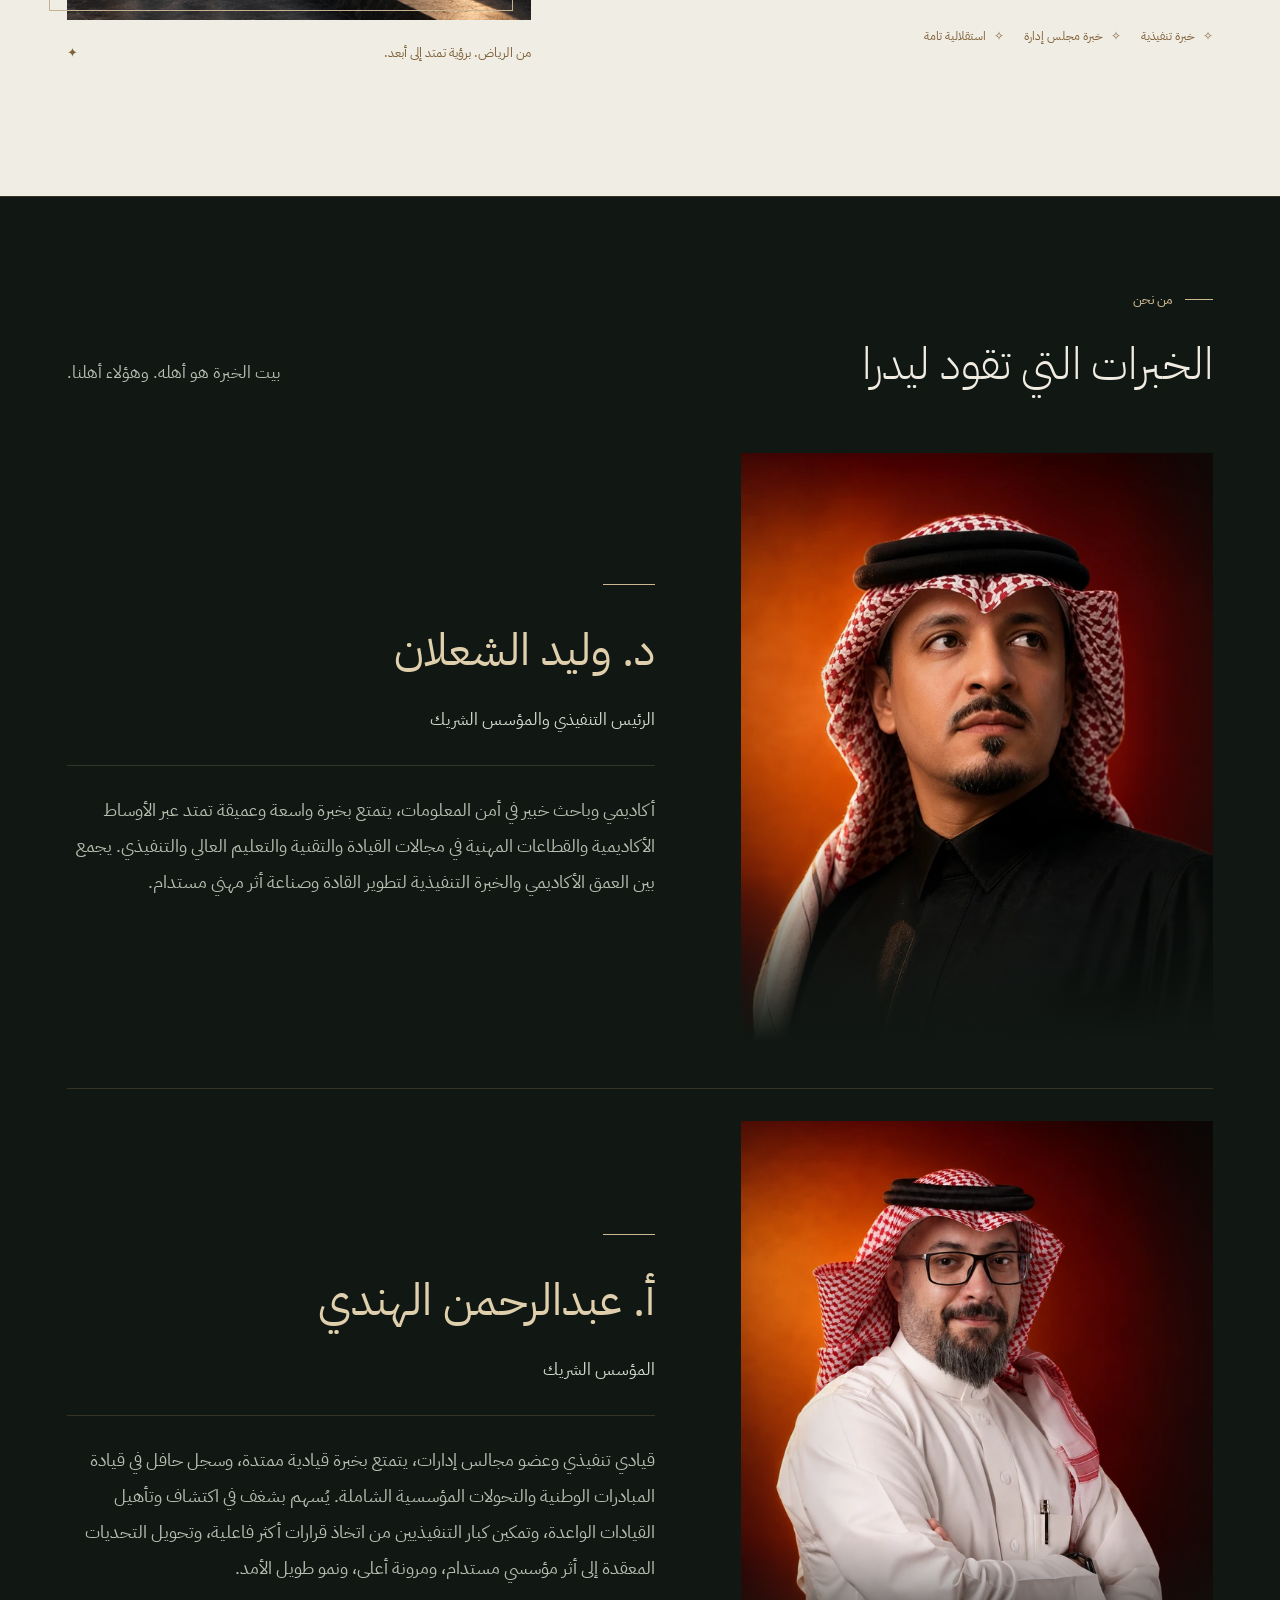
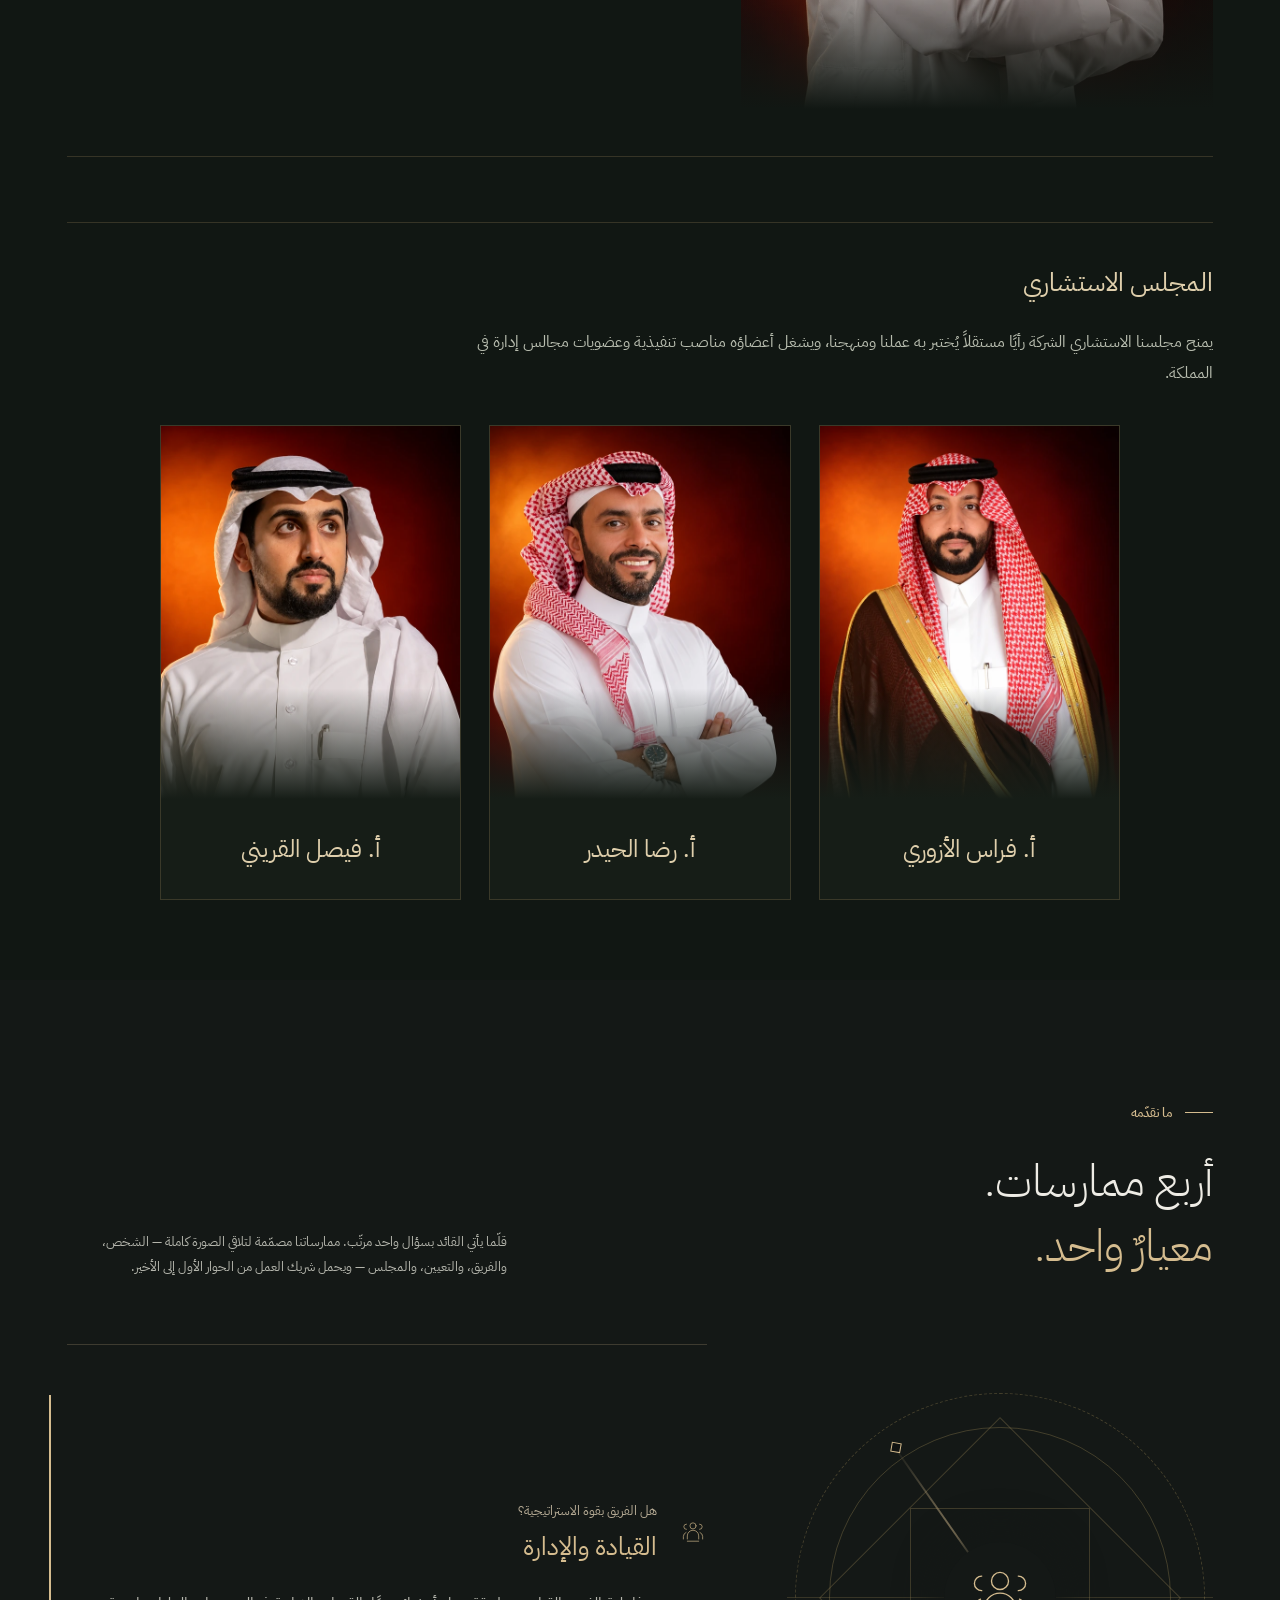
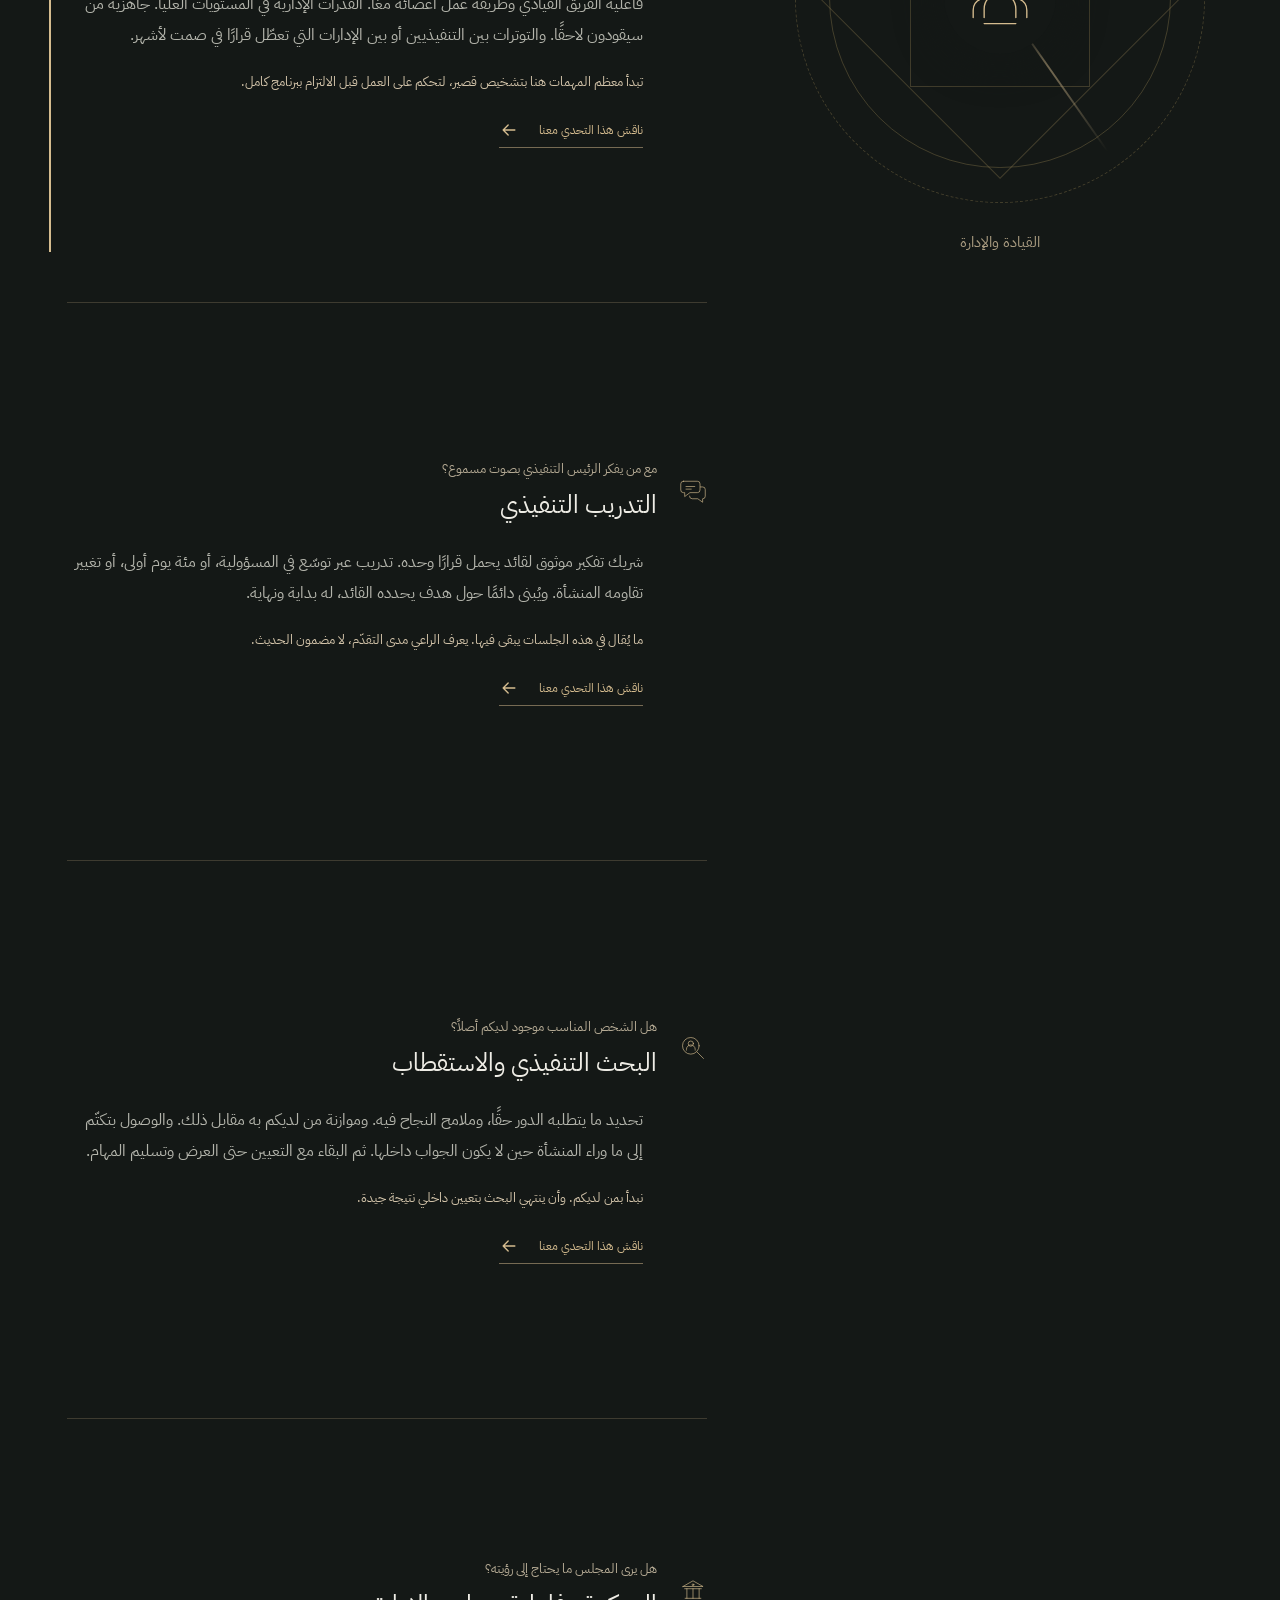
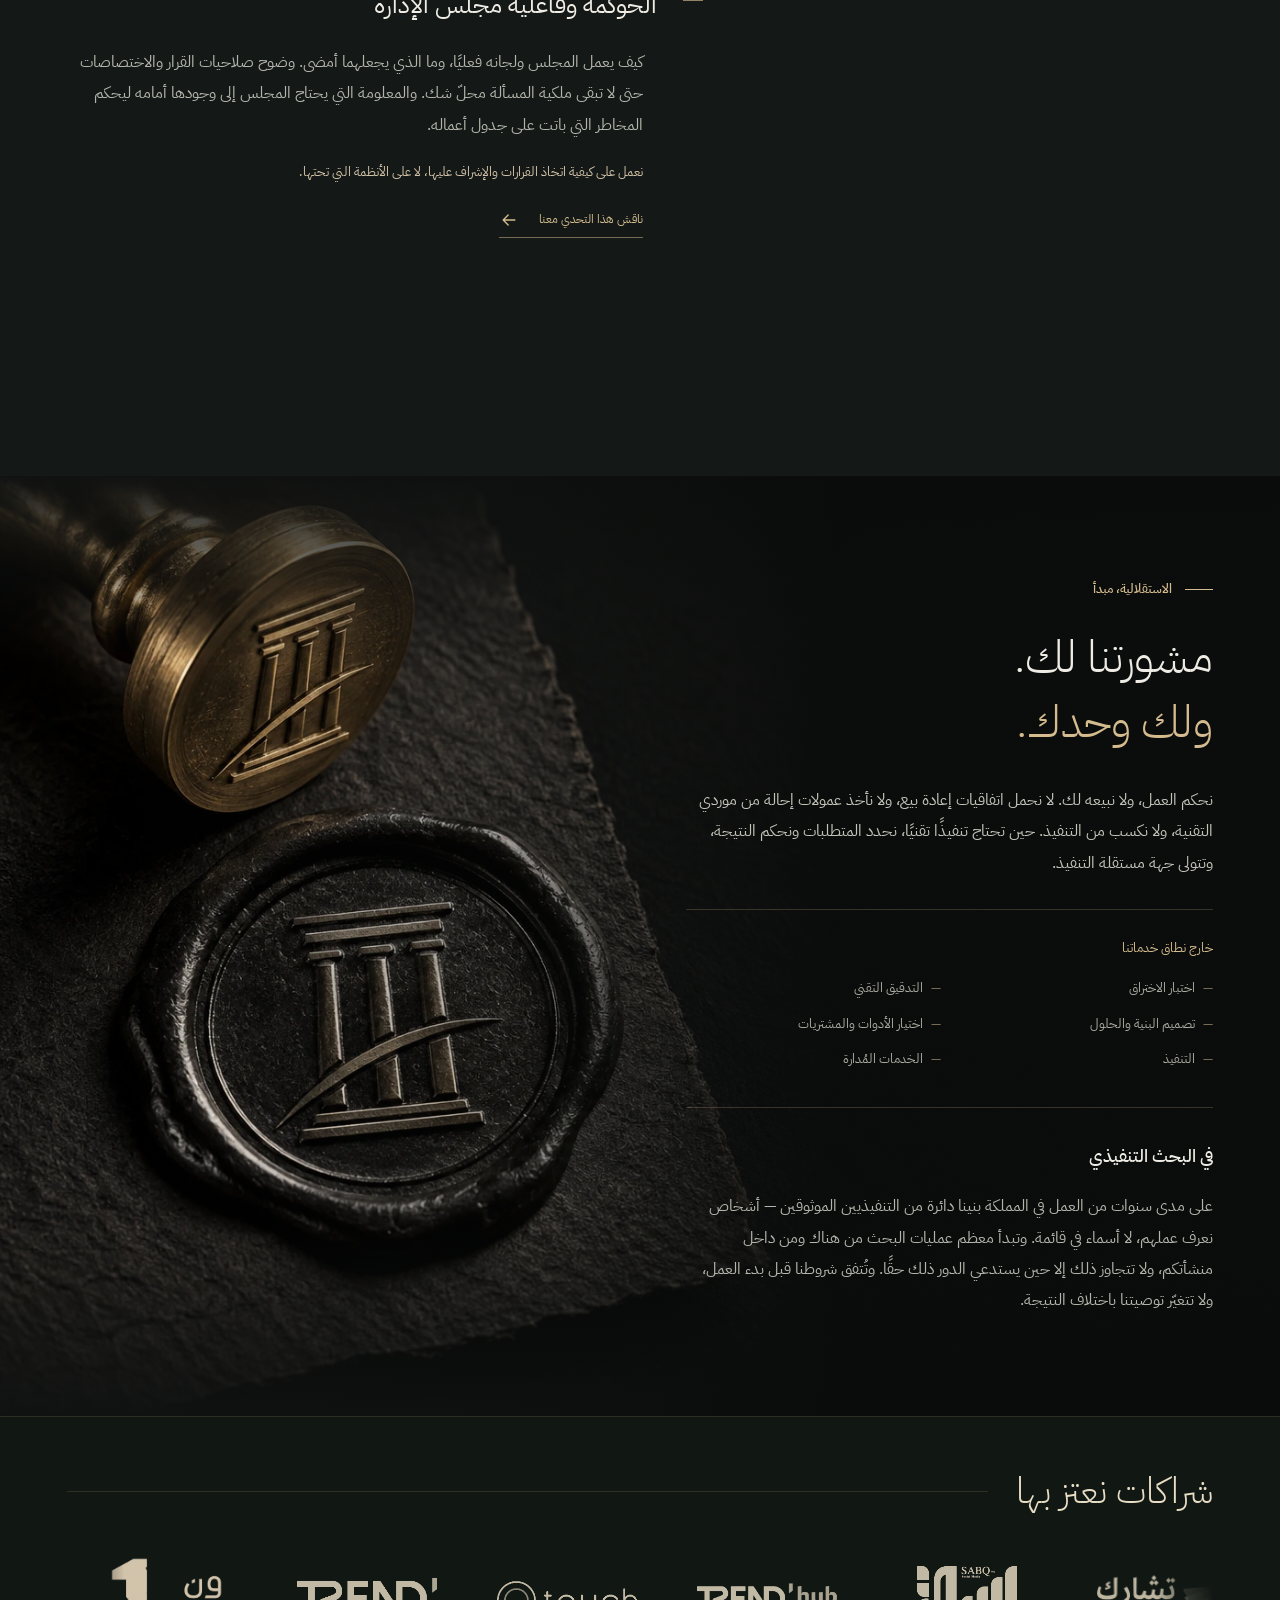
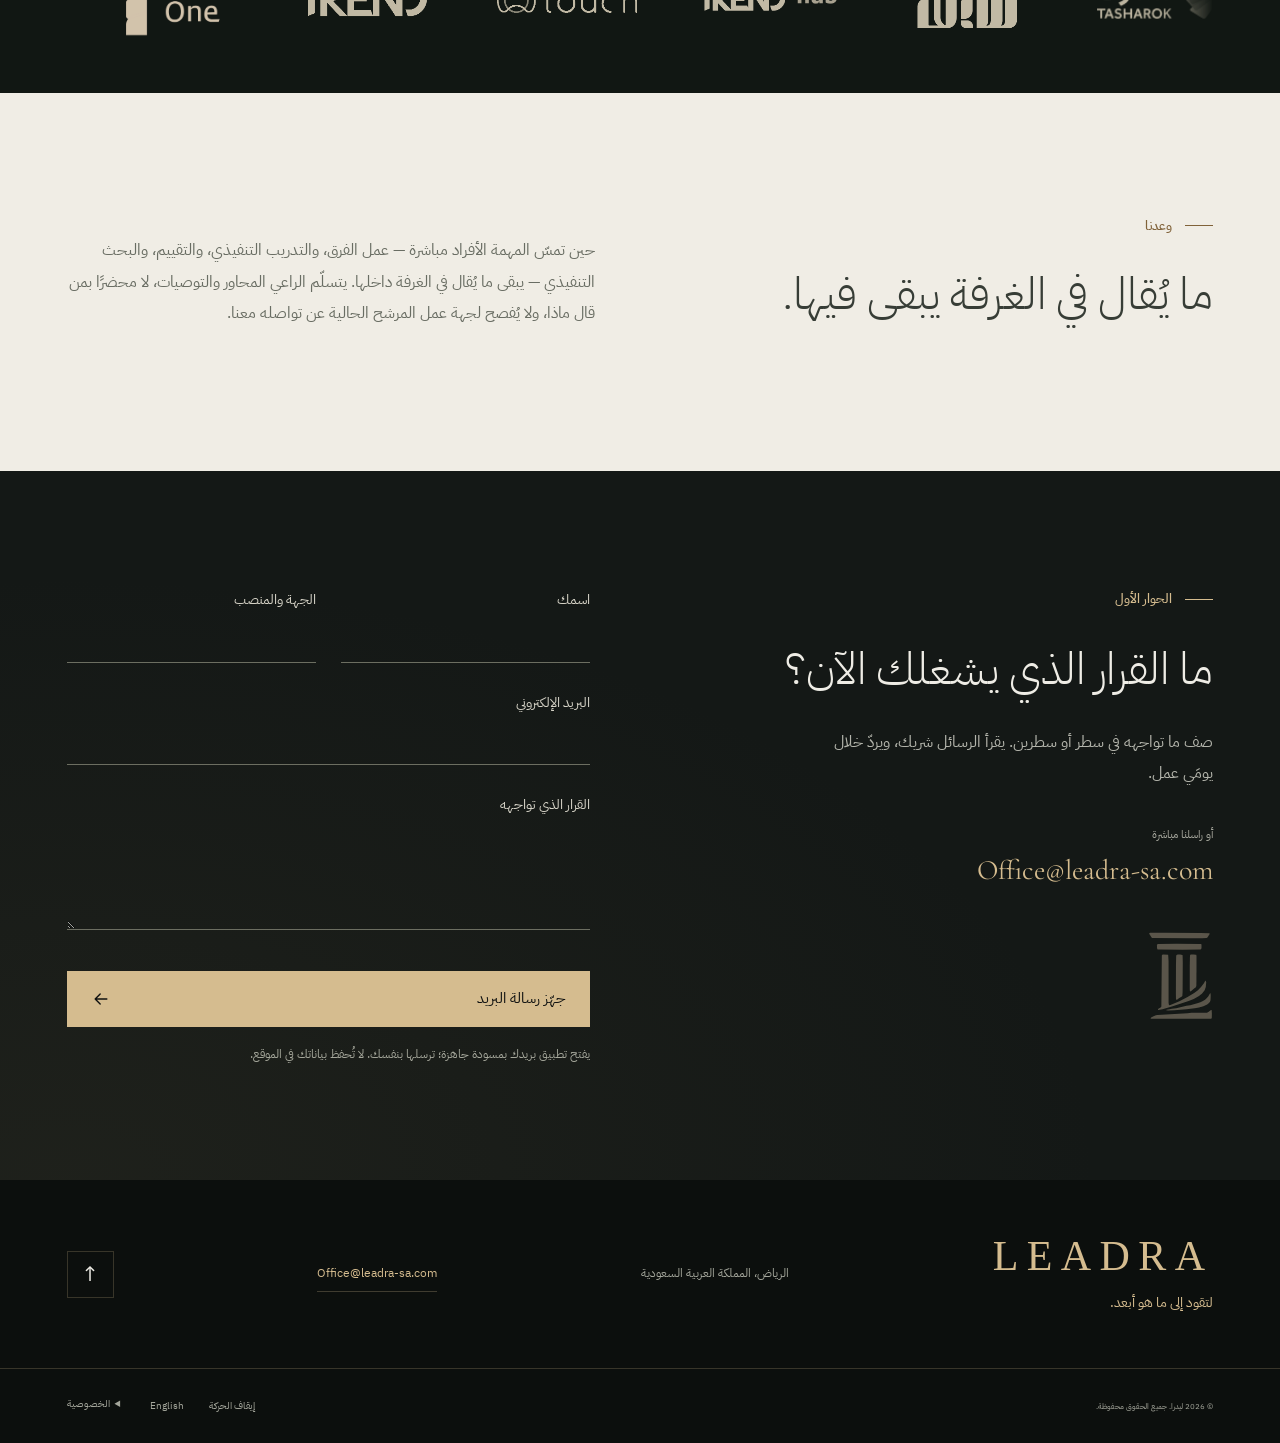
==== commit 91320d87: "Add sitemap and bilingual search engine metadata" ====
--- a/index-ar.html
+++ b/index-ar.html
@@ -1,5 +1,5 @@
 <!doctype html>
-<html lang="ar" dir="rtl"><head><meta charset="utf-8"><meta name="viewport" content="width=device-width,initial-scale=1"><meta name="theme-color" content="#101211"><title>ليدرا — التدريب التنفيذي والقيادة والبحث التنفيذي والحوكمة | الرياض</title><meta name="description" content="بيت خبرة سعودي يعمل مع مجالس الإدارة والفرق التنفيذية في القيادة والإدارة، والتدريب التنفيذي، والبحث التنفيذي، وفاعلية مجلس الإدارة."><link rel="icon" type="image/svg+xml" href="assets/favicon.svg?v=2"><link rel="icon" type="image/png" sizes="32x32" href="assets/icon-32.png"><link rel="apple-touch-icon" sizes="180x180" href="assets/icon-180.png"><link rel="canonical" href="https://leadra-sa.com/index-ar.html"><meta property="og:type" content="website"><meta property="og:site_name" content="LEADRA"><meta property="og:locale" content="ar_SA"><meta property="og:title" content="ليدرا — التدريب التنفيذي والقيادة والبحث التنفيذي والحوكمة | الرياض"><meta property="og:description" content="بيت خبرة سعودي يعمل مع مجالس الإدارة والفرق التنفيذية في القيادة والإدارة، والتدريب التنفيذي، والبحث التنفيذي، وفاعلية مجلس الإدارة."><meta property="og:url" content="https://leadra-sa.com/index-ar.html"><meta property="og:image" content="https://leadra-sa.com/assets/leadra-social.png"><meta property="og:image:type" content="image/png"><meta property="og:image:width" content="1200"><meta property="og:image:height" content="630"><meta property="og:image:alt" content="LEADRA — gold logo on a dark background"><meta name="twitter:card" content="summary_large_image"><meta name="twitter:title" content="ليدرا — التدريب التنفيذي والقيادة والبحث التنفيذي والحوكمة | الرياض"><meta name="twitter:description" content="بيت خبرة سعودي يعمل مع مجالس الإدارة والفرق التنفيذية في القيادة والإدارة، والتدريب التنفيذي، والبحث التنفيذي، وفاعلية مجلس الإدارة."><meta name="twitter:image" content="https://leadra-sa.com/assets/leadra-social.png"><link rel="alternate" hreflang="ar" href="index-ar.html"><link rel="alternate" hreflang="en" href="index.html"><link rel="preload" as="image" href="assets/editorial/summit.webp"><link rel="stylesheet" href="site.css?v=0bd4462b750d"><script src="site.js?v=f77f98cba923" defer></script><link rel="stylesheet" href="partners.css?v=3f4939108bc7"></head>
+<html lang="ar" dir="rtl"><head><meta charset="utf-8"><meta name="viewport" content="width=device-width,initial-scale=1"><meta name="theme-color" content="#101211"><title>ليدرا — التدريب التنفيذي والقيادة والبحث التنفيذي والحوكمة | الرياض</title><meta name="description" content="بيت خبرة سعودي يعمل مع مجالس الإدارة والفرق التنفيذية في القيادة والإدارة، والتدريب التنفيذي، والبحث التنفيذي، وفاعلية مجلس الإدارة."><link rel="icon" type="image/svg+xml" href="assets/favicon.svg?v=2"><link rel="icon" type="image/png" sizes="32x32" href="assets/icon-32.png"><link rel="apple-touch-icon" sizes="180x180" href="assets/icon-180.png"><link rel="canonical" href="https://leadra-sa.com/index-ar.html"><meta property="og:type" content="website"><meta property="og:site_name" content="LEADRA"><meta property="og:locale" content="ar_SA"><meta property="og:title" content="ليدرا — التدريب التنفيذي والقيادة والبحث التنفيذي والحوكمة | الرياض"><meta property="og:description" content="بيت خبرة سعودي يعمل مع مجالس الإدارة والفرق التنفيذية في القيادة والإدارة، والتدريب التنفيذي، والبحث التنفيذي، وفاعلية مجلس الإدارة."><meta property="og:url" content="https://leadra-sa.com/index-ar.html"><meta property="og:image" content="https://leadra-sa.com/assets/leadra-social.png"><meta property="og:image:type" content="image/png"><meta property="og:image:width" content="1200"><meta property="og:image:height" content="630"><meta property="og:image:alt" content="LEADRA — gold logo on a dark background"><meta name="twitter:card" content="summary_large_image"><meta name="twitter:title" content="ليدرا — التدريب التنفيذي والقيادة والبحث التنفيذي والحوكمة | الرياض"><meta name="twitter:description" content="بيت خبرة سعودي يعمل مع مجالس الإدارة والفرق التنفيذية في القيادة والإدارة، والتدريب التنفيذي، والبحث التنفيذي، وفاعلية مجلس الإدارة."><meta name="twitter:image" content="https://leadra-sa.com/assets/leadra-social.png"><link rel="alternate" hreflang="ar" href="https://leadra-sa.com/index-ar.html"><link rel="alternate" hreflang="en" href="https://leadra-sa.com/"><link rel="preload" as="image" href="assets/editorial/summit.webp"><link rel="stylesheet" href="site.css?v=0bd4462b750d"><script src="site.js?v=f77f98cba923" defer></script><link rel="stylesheet" href="partners.css?v=3f4939108bc7"><link rel="alternate" hreflang="x-default" href="https://leadra-sa.com/"><script type="application/ld+json">{"@context":"https://schema.org","@graph":[{"@type":"Organization","@id":"https://leadra-sa.com/#organization","name":"Leadra","alternateName":"ليدرا","url":"https://leadra-sa.com/","logo":"https://leadra-sa.com/assets/icon-180.png","email":"Office@leadra-sa.com","address":{"@type":"PostalAddress","addressLocality":"Riyadh","addressCountry":"SA"}},{"@type":"WebSite","@id":"https://leadra-sa.com/#website","url":"https://leadra-sa.com/","name":"Leadra","alternateName":"ليدرا","publisher":{"@id":"https://leadra-sa.com/#organization"},"inLanguage":["en","ar"]},{"@type":"WebPage","@id":"https://leadra-sa.com/index-ar.html#webpage","url":"https://leadra-sa.com/index-ar.html","name":"ليدرا — التدريب التنفيذي والقيادة والبحث التنفيذي والحوكمة | الرياض","inLanguage":"ar","isPartOf":{"@id":"https://leadra-sa.com/#website"},"about":{"@id":"https://leadra-sa.com/#organization"}}]}</script></head>
 <body><a class="skip" href="#main">انتقل إلى المحتوى</a><div class="reading-progress" aria-hidden="true"></div>
 <header class="header"><div class="header-inner"><a class="brand" href="index-ar.html" aria-label="ليدرا"><img src="assets/logo-champagne.svg" width="33" height="45" alt=""><span>LEADRA<small>LEAD FURTHER.</small></span></a><nav id="navigation" aria-label="التنقل الرئيسي"><a href="#about">عن ليدرا</a><a href="#expertise">مجالات خبرتنا</a><a href="#approach">وعدنا</a><a href="#contact">لنتحدث</a></nav><div class="header-actions"><a class="language" href="index.html" lang="en">English</a><button class="menu-toggle" aria-expanded="false" aria-controls="navigation" aria-label="القائمة"><span></span><span></span></button></div></div></header>
 <main id="main">
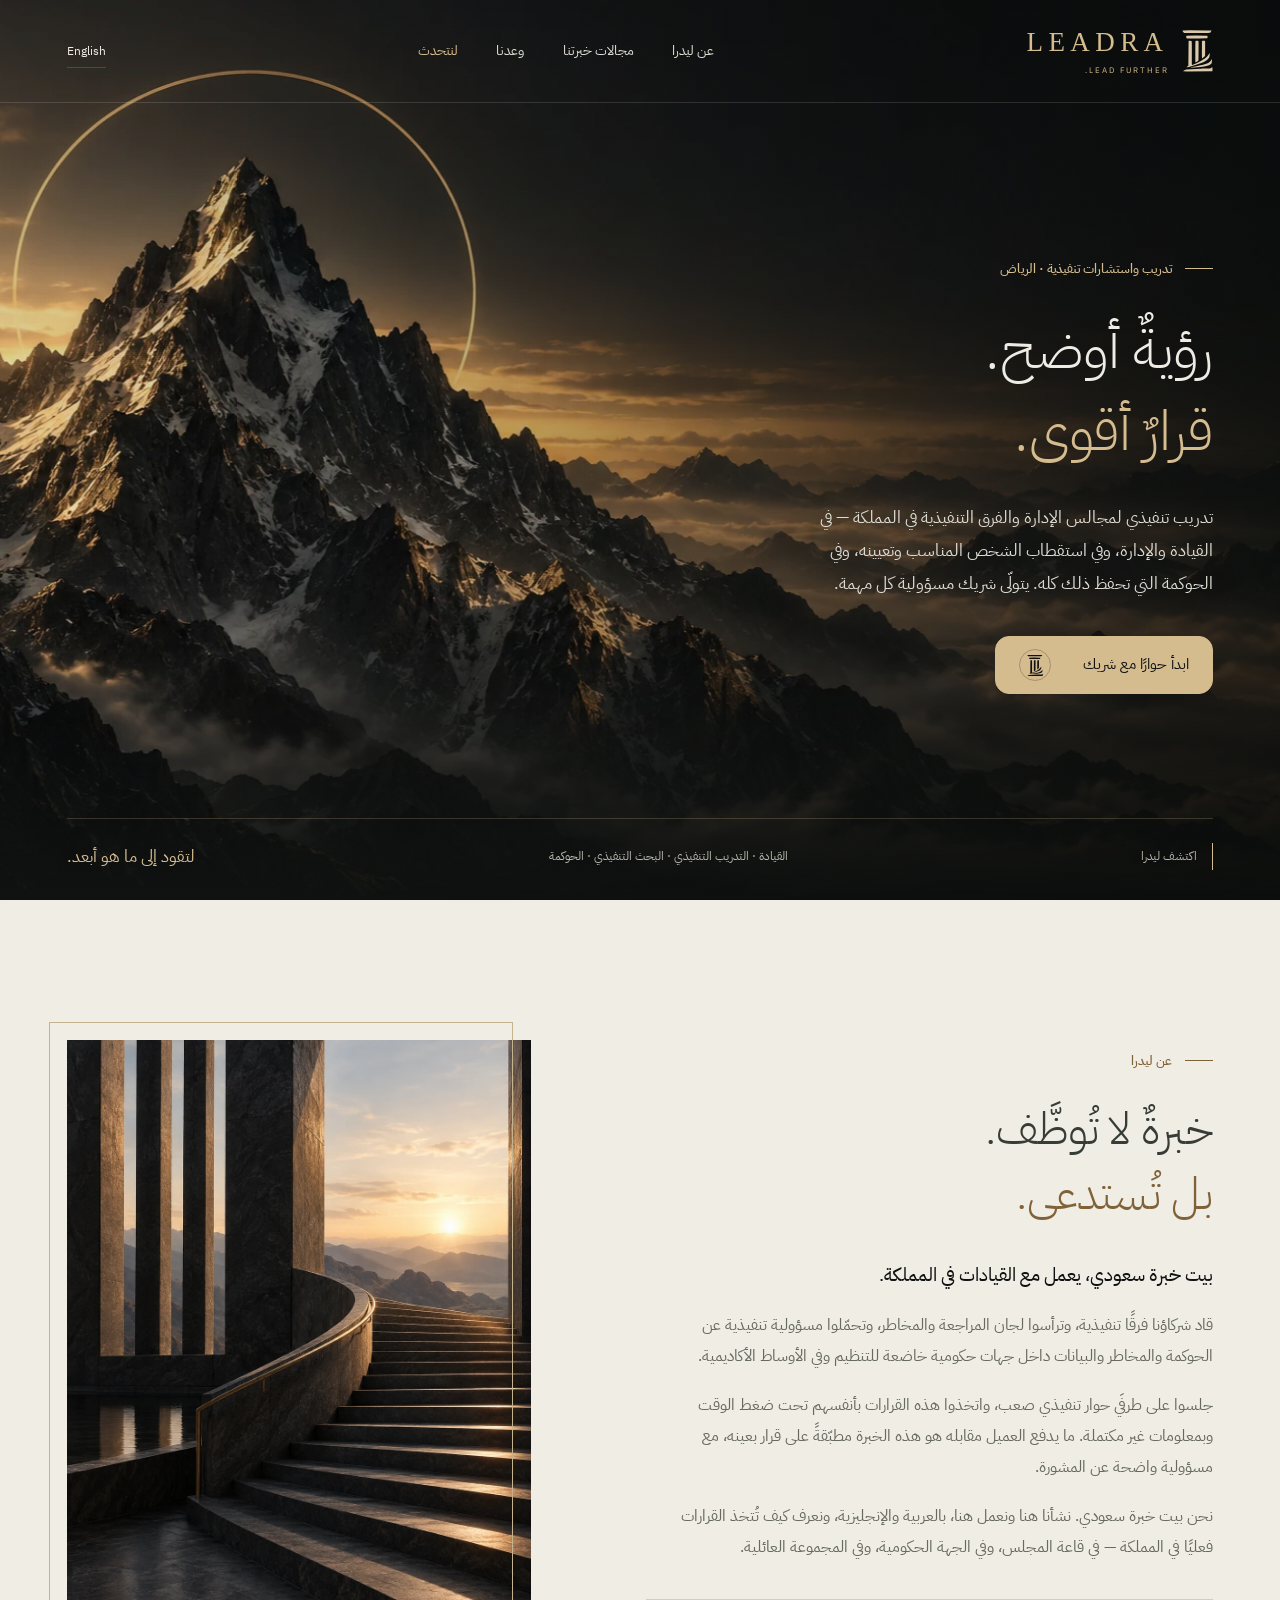
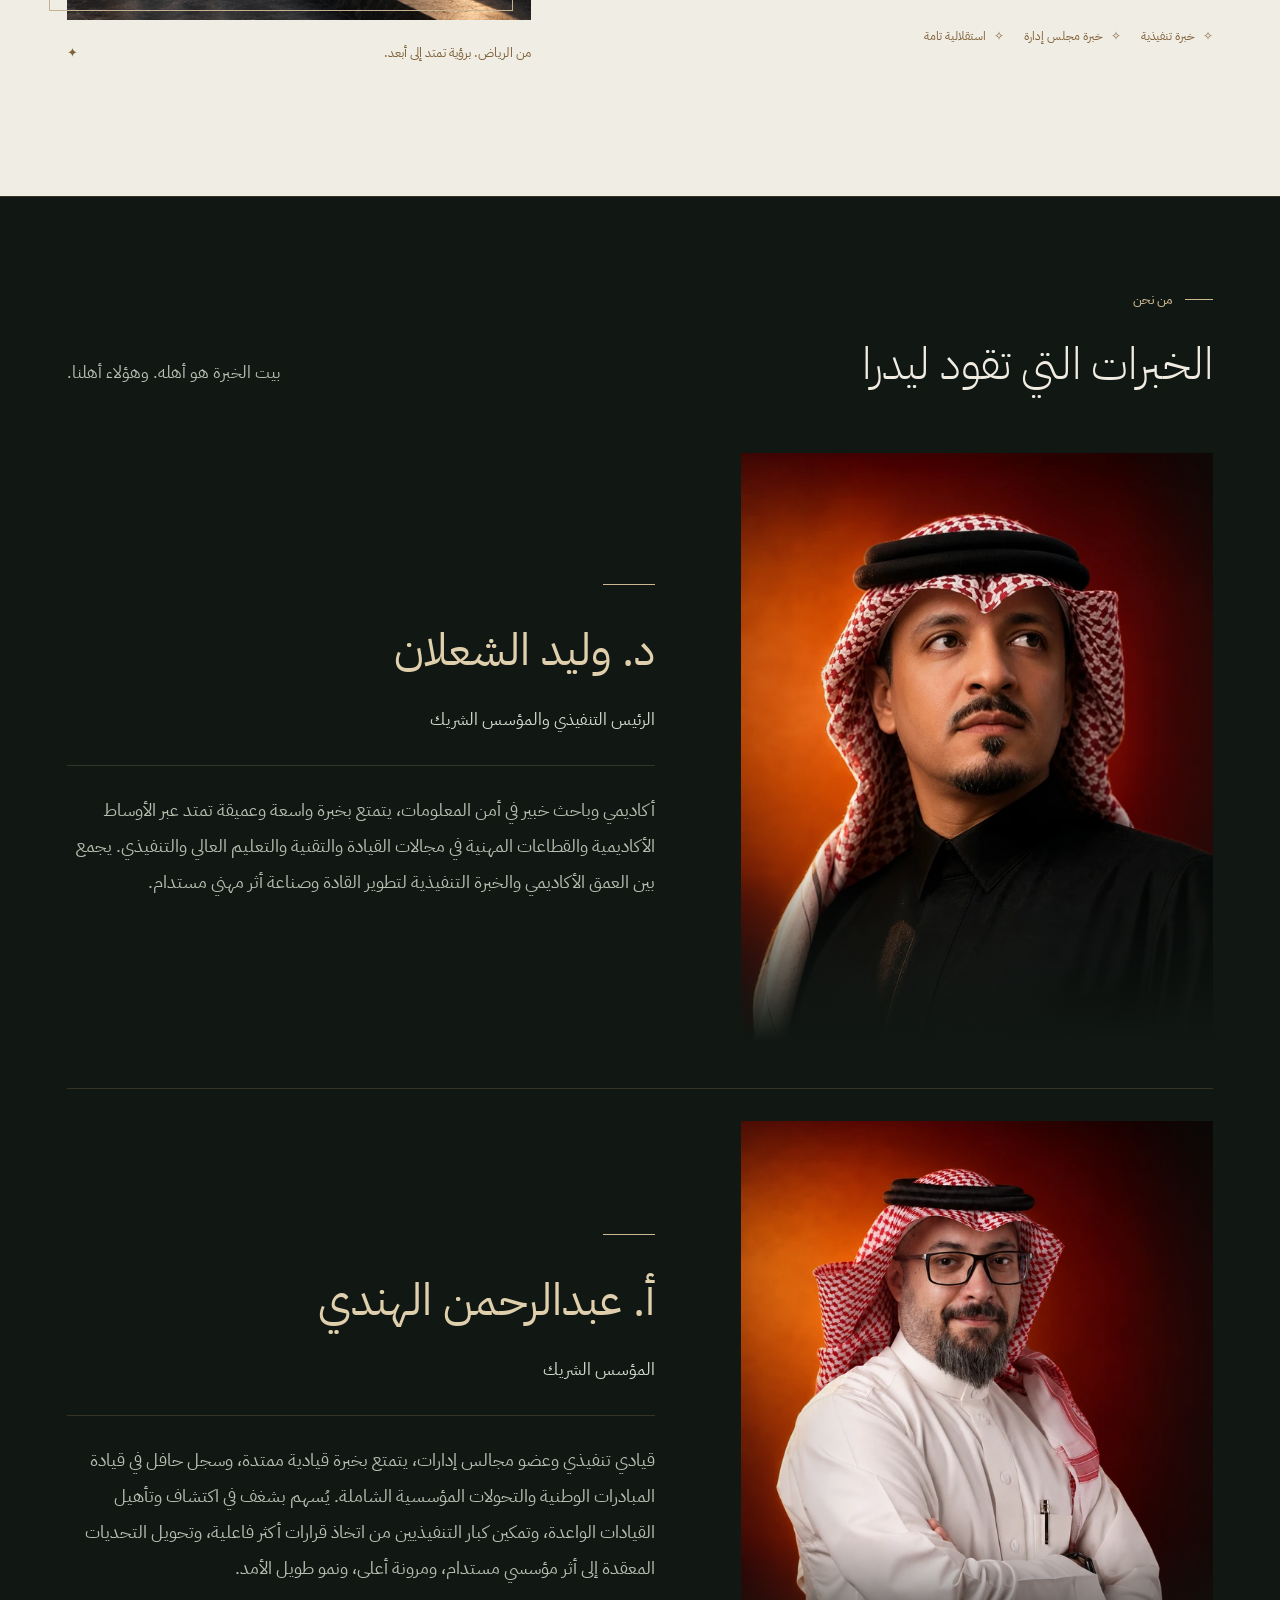
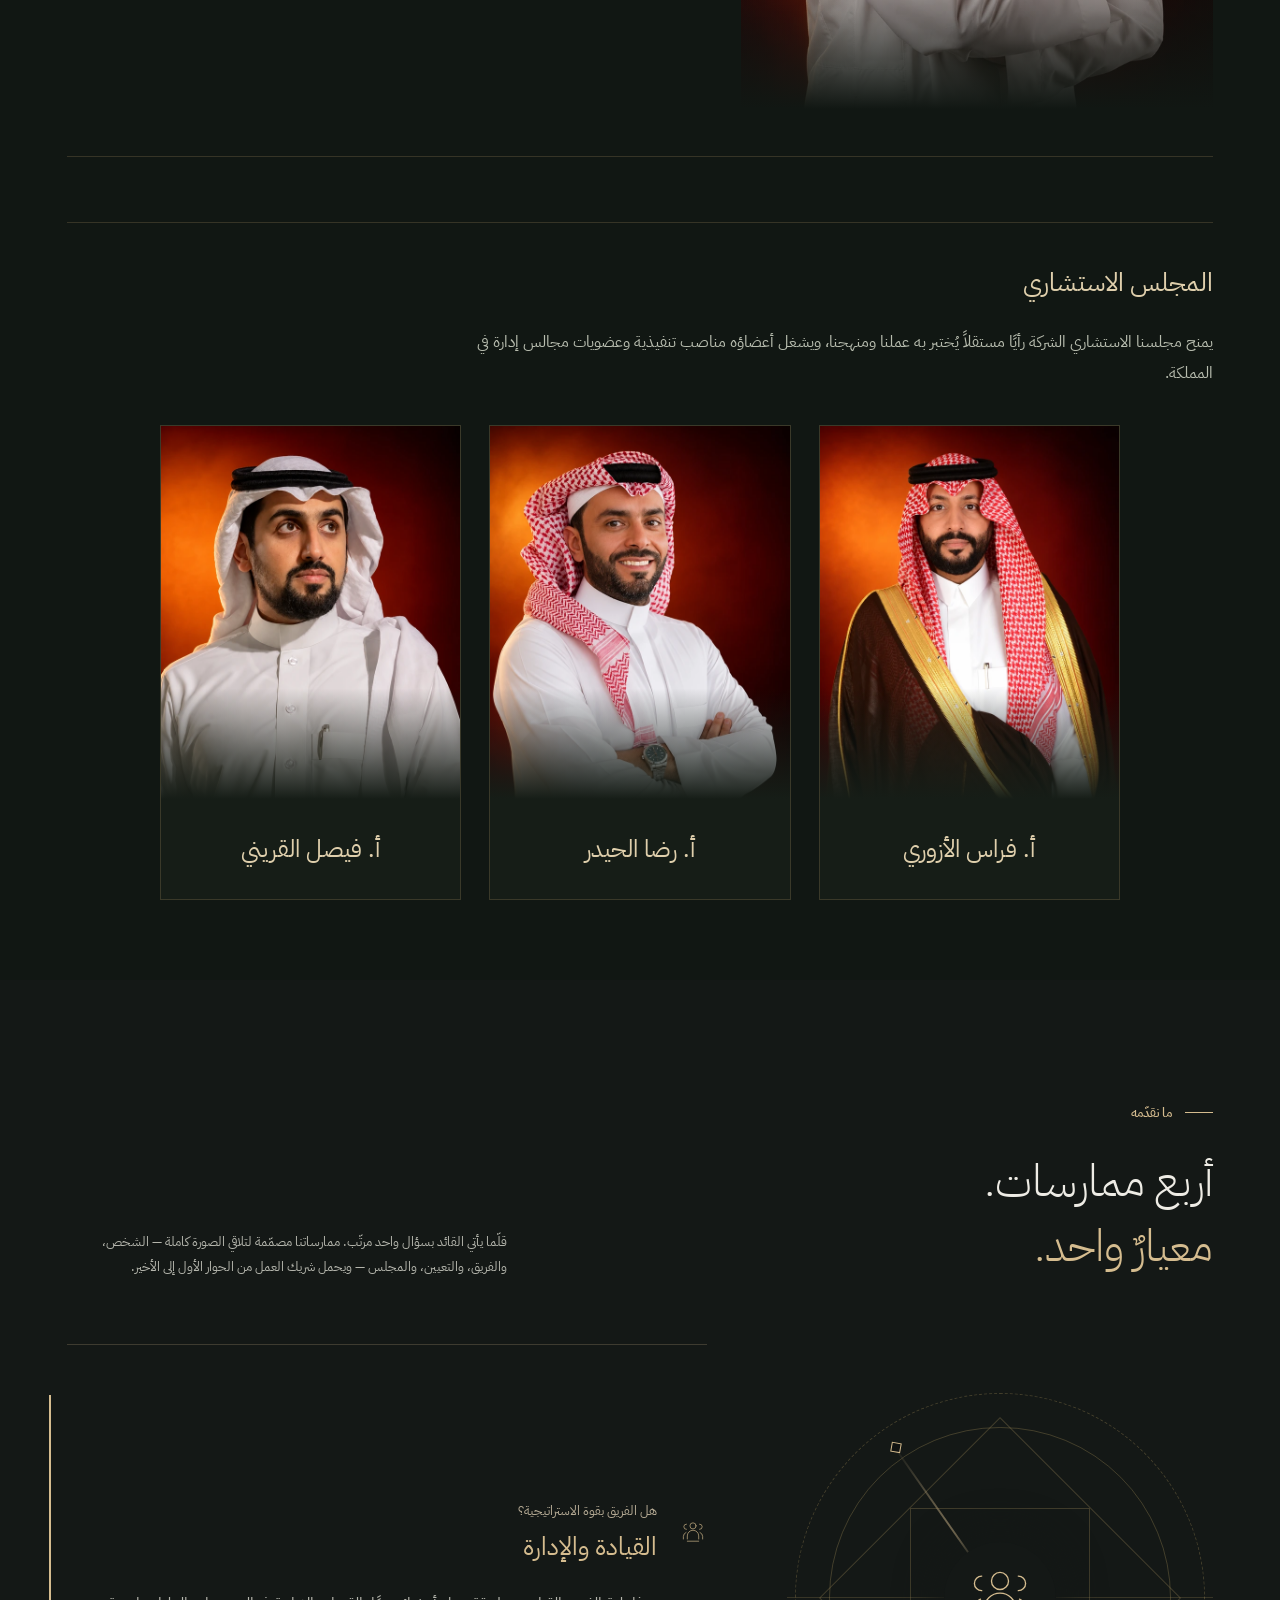
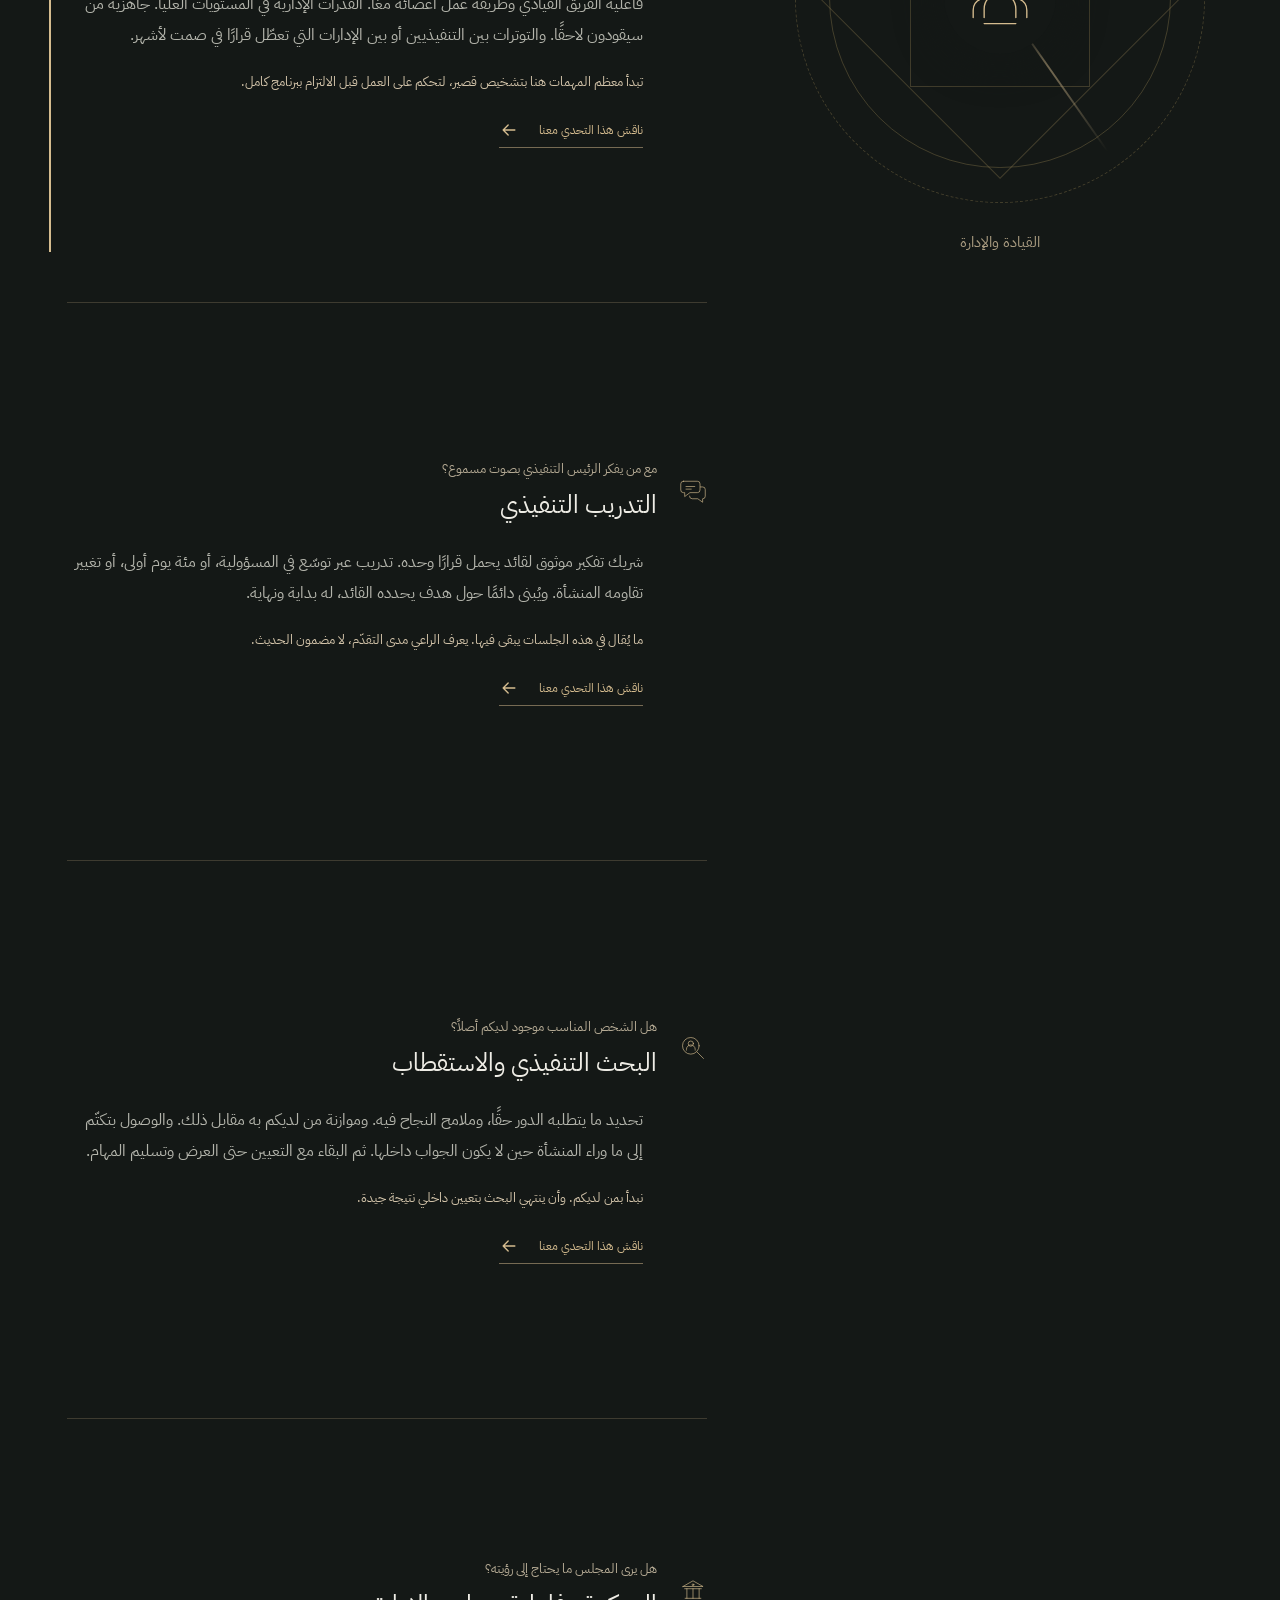
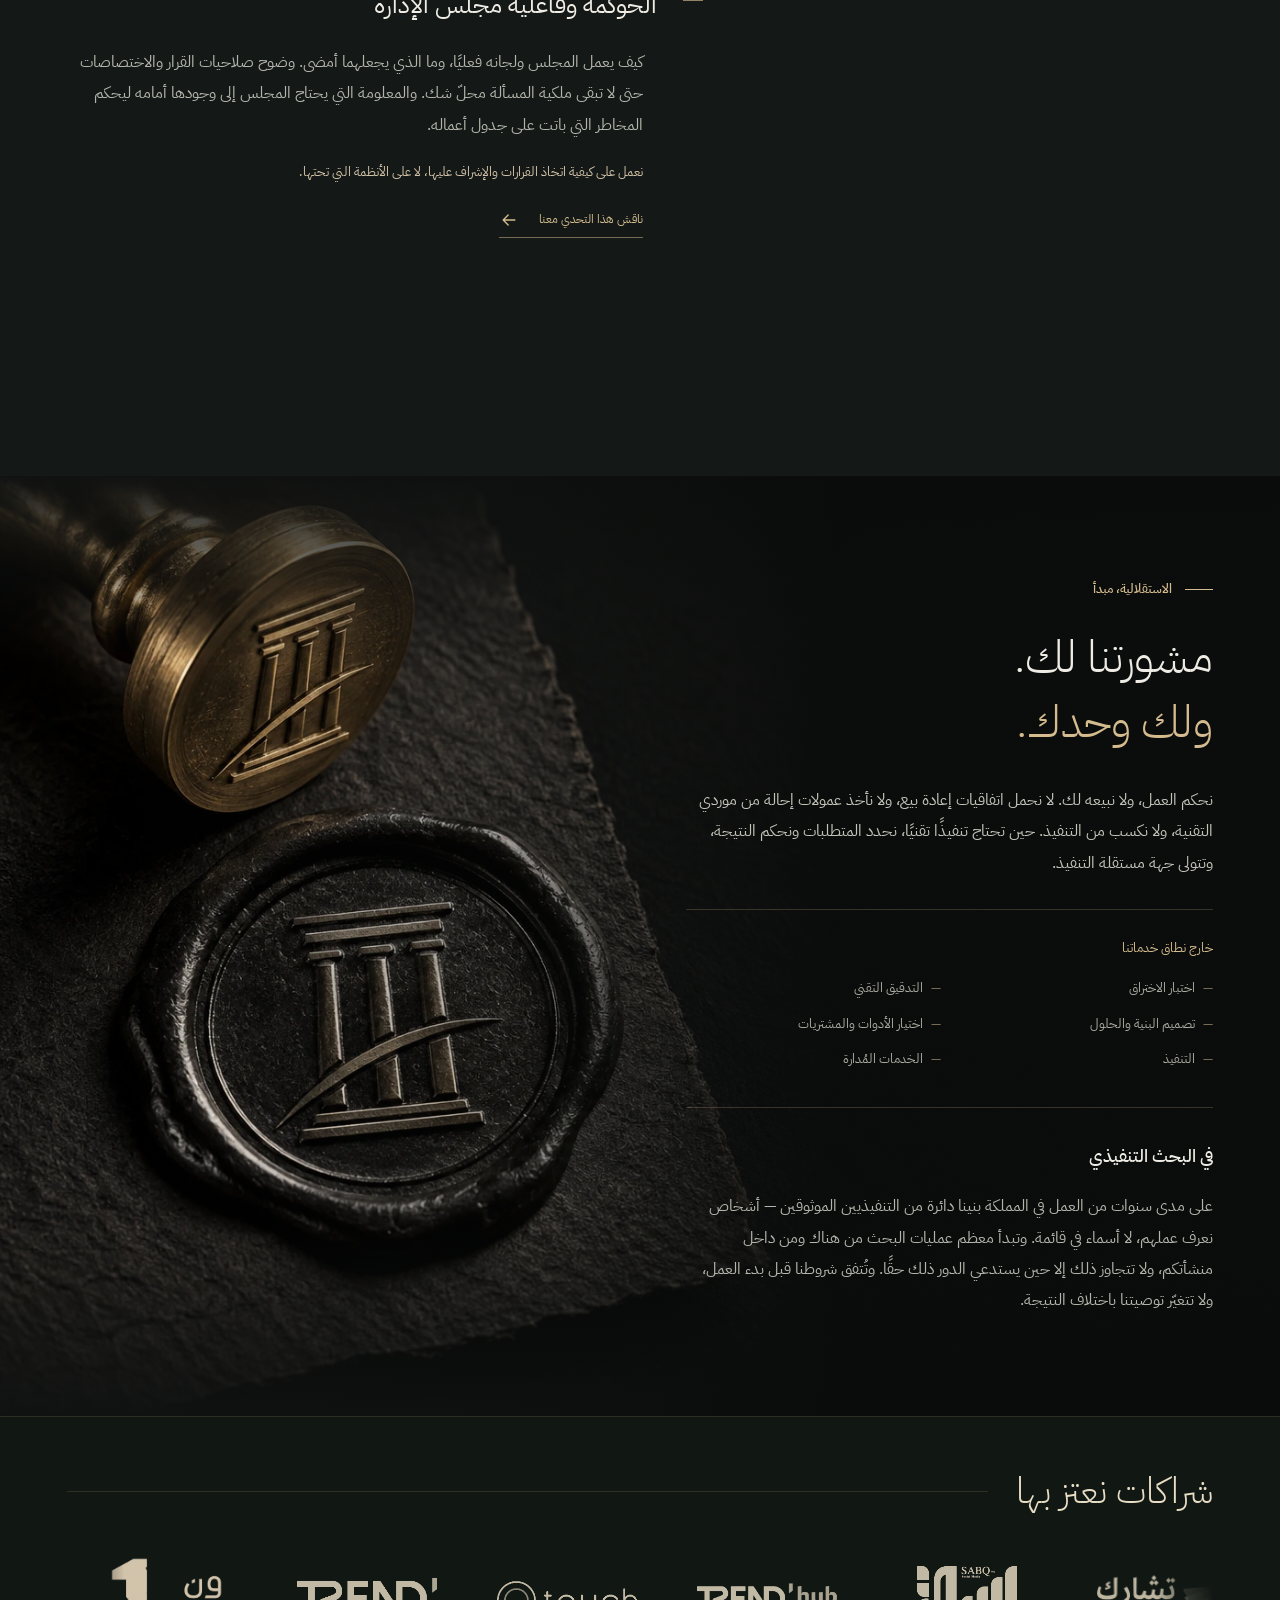
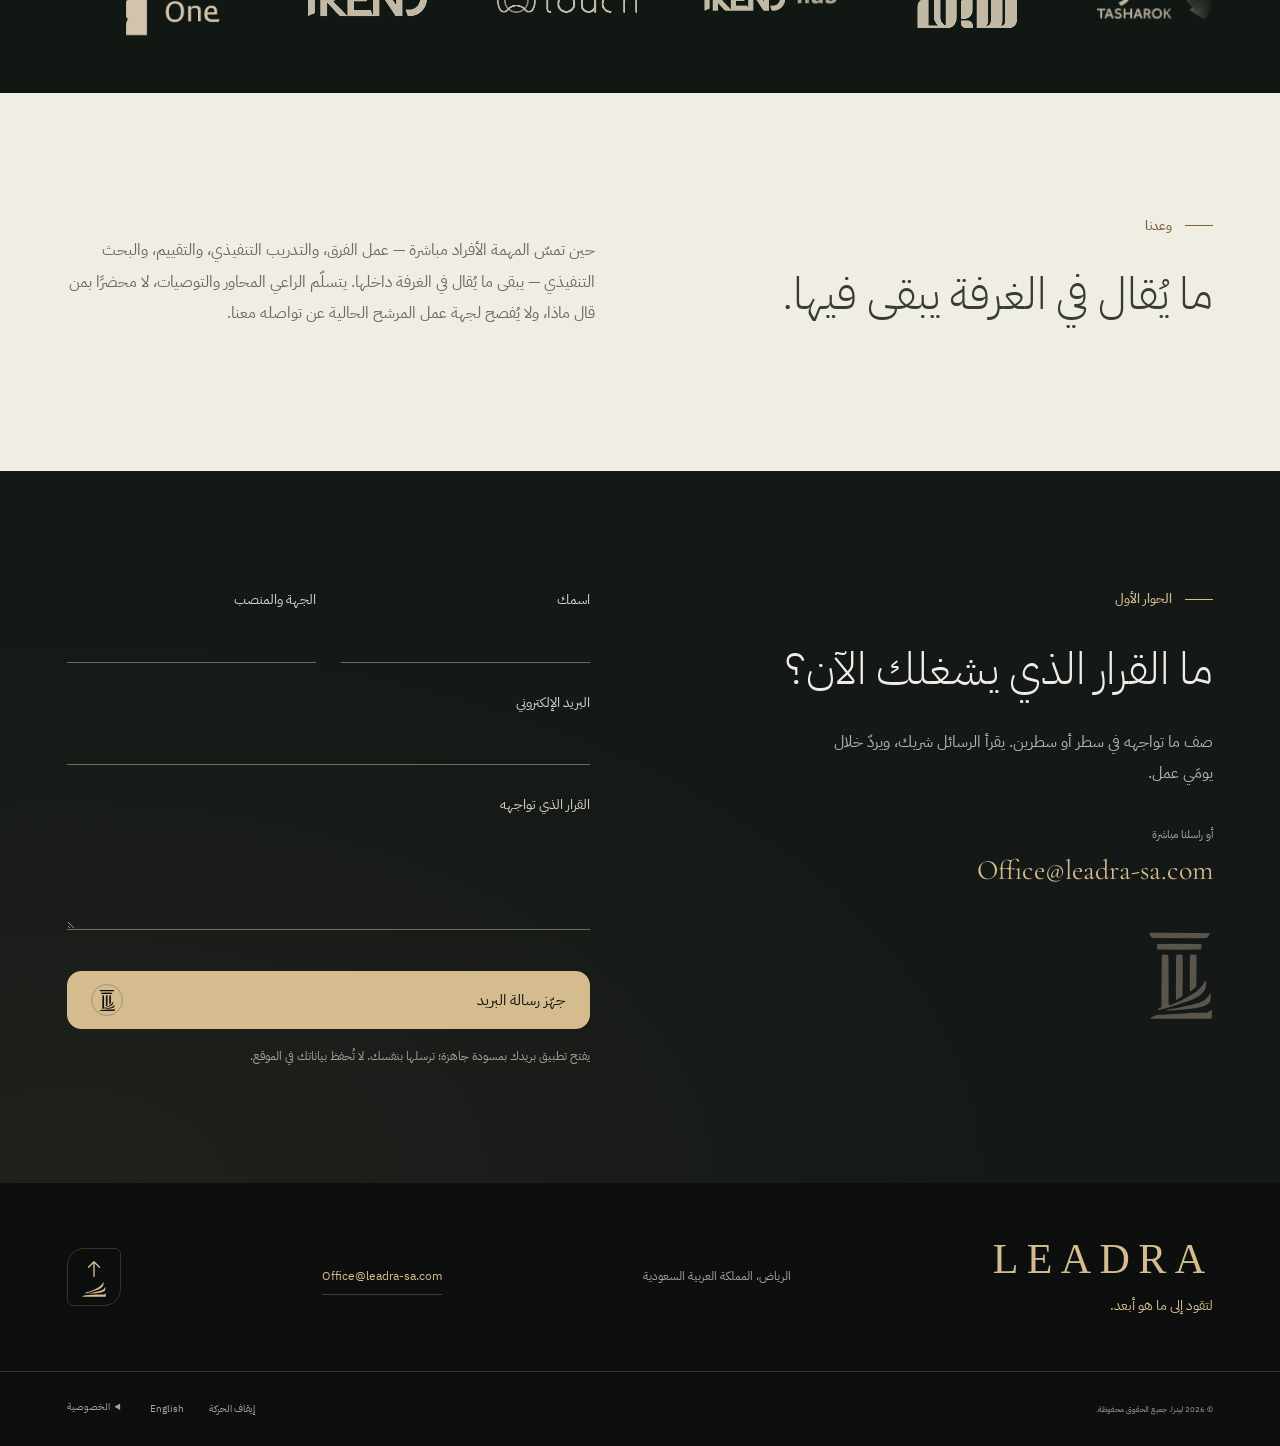
==== commit 69909b1a: "Add Leadra seal buttons and branded back-to-top control" ====
--- a/index-ar.html
+++ b/index-ar.html
@@ -1,12 +1,12 @@
 <!doctype html>
-<html lang="ar" dir="rtl"><head><meta charset="utf-8"><meta name="viewport" content="width=device-width,initial-scale=1"><meta name="theme-color" content="#101211"><title>ليدرا — التدريب التنفيذي والقيادة والبحث التنفيذي والحوكمة | الرياض</title><meta name="description" content="بيت خبرة سعودي يعمل مع مجالس الإدارة والفرق التنفيذية في القيادة والإدارة، والتدريب التنفيذي، والبحث التنفيذي، وفاعلية مجلس الإدارة."><link rel="icon" type="image/svg+xml" href="assets/favicon.svg?v=2"><link rel="icon" type="image/png" sizes="32x32" href="assets/icon-32.png"><link rel="apple-touch-icon" sizes="180x180" href="assets/icon-180.png"><link rel="canonical" href="https://leadra-sa.com/index-ar.html"><meta property="og:type" content="website"><meta property="og:site_name" content="LEADRA"><meta property="og:locale" content="ar_SA"><meta property="og:title" content="ليدرا — التدريب التنفيذي والقيادة والبحث التنفيذي والحوكمة | الرياض"><meta property="og:description" content="بيت خبرة سعودي يعمل مع مجالس الإدارة والفرق التنفيذية في القيادة والإدارة، والتدريب التنفيذي، والبحث التنفيذي، وفاعلية مجلس الإدارة."><meta property="og:url" content="https://leadra-sa.com/index-ar.html"><meta property="og:image" content="https://leadra-sa.com/assets/leadra-social.png"><meta property="og:image:type" content="image/png"><meta property="og:image:width" content="1200"><meta property="og:image:height" content="630"><meta property="og:image:alt" content="LEADRA — gold logo on a dark background"><meta name="twitter:card" content="summary_large_image"><meta name="twitter:title" content="ليدرا — التدريب التنفيذي والقيادة والبحث التنفيذي والحوكمة | الرياض"><meta name="twitter:description" content="بيت خبرة سعودي يعمل مع مجالس الإدارة والفرق التنفيذية في القيادة والإدارة، والتدريب التنفيذي، والبحث التنفيذي، وفاعلية مجلس الإدارة."><meta name="twitter:image" content="https://leadra-sa.com/assets/leadra-social.png"><link rel="alternate" hreflang="ar" href="https://leadra-sa.com/index-ar.html"><link rel="alternate" hreflang="en" href="https://leadra-sa.com/"><link rel="preload" as="image" href="assets/editorial/summit.webp"><link rel="stylesheet" href="site.css?v=0bd4462b750d"><script src="site.js?v=f77f98cba923" defer></script><link rel="stylesheet" href="partners.css?v=3f4939108bc7"><link rel="alternate" hreflang="x-default" href="https://leadra-sa.com/"><script type="application/ld+json">{"@context":"https://schema.org","@graph":[{"@type":"Organization","@id":"https://leadra-sa.com/#organization","name":"Leadra","alternateName":"ليدرا","url":"https://leadra-sa.com/","logo":"https://leadra-sa.com/assets/icon-180.png","email":"Office@leadra-sa.com","address":{"@type":"PostalAddress","addressLocality":"Riyadh","addressCountry":"SA"}},{"@type":"WebSite","@id":"https://leadra-sa.com/#website","url":"https://leadra-sa.com/","name":"Leadra","alternateName":"ليدرا","publisher":{"@id":"https://leadra-sa.com/#organization"},"inLanguage":["en","ar"]},{"@type":"WebPage","@id":"https://leadra-sa.com/index-ar.html#webpage","url":"https://leadra-sa.com/index-ar.html","name":"ليدرا — التدريب التنفيذي والقيادة والبحث التنفيذي والحوكمة | الرياض","inLanguage":"ar","isPartOf":{"@id":"https://leadra-sa.com/#website"},"about":{"@id":"https://leadra-sa.com/#organization"}}]}</script></head>
+<html lang="ar" dir="rtl"><head><meta charset="utf-8"><meta name="viewport" content="width=device-width,initial-scale=1"><meta name="theme-color" content="#101211"><title>ليدرا — التدريب التنفيذي والقيادة والبحث التنفيذي والحوكمة | الرياض</title><meta name="description" content="بيت خبرة سعودي يعمل مع مجالس الإدارة والفرق التنفيذية في القيادة والإدارة، والتدريب التنفيذي، والبحث التنفيذي، وفاعلية مجلس الإدارة."><link rel="icon" type="image/svg+xml" href="assets/favicon.svg?v=2"><link rel="icon" type="image/png" sizes="32x32" href="assets/icon-32.png"><link rel="apple-touch-icon" sizes="180x180" href="assets/icon-180.png"><link rel="canonical" href="https://leadra-sa.com/index-ar.html"><meta property="og:type" content="website"><meta property="og:site_name" content="LEADRA"><meta property="og:locale" content="ar_SA"><meta property="og:title" content="ليدرا — التدريب التنفيذي والقيادة والبحث التنفيذي والحوكمة | الرياض"><meta property="og:description" content="بيت خبرة سعودي يعمل مع مجالس الإدارة والفرق التنفيذية في القيادة والإدارة، والتدريب التنفيذي، والبحث التنفيذي، وفاعلية مجلس الإدارة."><meta property="og:url" content="https://leadra-sa.com/index-ar.html"><meta property="og:image" content="https://leadra-sa.com/assets/leadra-social.png"><meta property="og:image:type" content="image/png"><meta property="og:image:width" content="1200"><meta property="og:image:height" content="630"><meta property="og:image:alt" content="LEADRA — gold logo on a dark background"><meta name="twitter:card" content="summary_large_image"><meta name="twitter:title" content="ليدرا — التدريب التنفيذي والقيادة والبحث التنفيذي والحوكمة | الرياض"><meta name="twitter:description" content="بيت خبرة سعودي يعمل مع مجالس الإدارة والفرق التنفيذية في القيادة والإدارة، والتدريب التنفيذي، والبحث التنفيذي، وفاعلية مجلس الإدارة."><meta name="twitter:image" content="https://leadra-sa.com/assets/leadra-social.png"><link rel="alternate" hreflang="ar" href="https://leadra-sa.com/index-ar.html"><link rel="alternate" hreflang="en" href="https://leadra-sa.com/"><link rel="preload" as="image" href="assets/editorial/summit.webp"><link rel="stylesheet" href="site.css?v=0bd4462b750d"><script src="site.js?v=f77f98cba923" defer></script><link rel="stylesheet" href="partners.css?v=3f4939108bc7"><link rel="alternate" hreflang="x-default" href="https://leadra-sa.com/"><script type="application/ld+json">{"@context":"https://schema.org","@graph":[{"@type":"Organization","@id":"https://leadra-sa.com/#organization","name":"Leadra","alternateName":"ليدرا","url":"https://leadra-sa.com/","logo":"https://leadra-sa.com/assets/icon-180.png","email":"Office@leadra-sa.com","address":{"@type":"PostalAddress","addressLocality":"Riyadh","addressCountry":"SA"}},{"@type":"WebSite","@id":"https://leadra-sa.com/#website","url":"https://leadra-sa.com/","name":"Leadra","alternateName":"ليدرا","publisher":{"@id":"https://leadra-sa.com/#organization"},"inLanguage":["en","ar"]},{"@type":"WebPage","@id":"https://leadra-sa.com/index-ar.html#webpage","url":"https://leadra-sa.com/index-ar.html","name":"ليدرا — التدريب التنفيذي والقيادة والبحث التنفيذي والحوكمة | الرياض","inLanguage":"ar","isPartOf":{"@id":"https://leadra-sa.com/#website"},"about":{"@id":"https://leadra-sa.com/#organization"}}]}</script><link rel="stylesheet" href="button-signature.css"></head>
 <body><a class="skip" href="#main">انتقل إلى المحتوى</a><div class="reading-progress" aria-hidden="true"></div>
 <header class="header"><div class="header-inner"><a class="brand" href="index-ar.html" aria-label="ليدرا"><img src="assets/logo-champagne.svg" width="33" height="45" alt=""><span>LEADRA<small>LEAD FURTHER.</small></span></a><nav id="navigation" aria-label="التنقل الرئيسي"><a href="#about">عن ليدرا</a><a href="#expertise">مجالات خبرتنا</a><a href="#approach">وعدنا</a><a href="#contact">لنتحدث</a></nav><div class="header-actions"><a class="language" href="index.html" lang="en">English</a><button class="menu-toggle" aria-expanded="false" aria-controls="navigation" aria-label="القائمة"><span></span><span></span></button></div></div></header>
 <main id="main">
-<section class="hero" aria-labelledby="hero-title"><div class="hero-image" aria-hidden="true"></div><div class="hero-shade" aria-hidden="true"></div><div class="hero-inner"><div class="hero-copy"><p class="eyebrow entrance">تدريب واستشارات تنفيذية · الرياض</p><h1 id="hero-title" class="entrance">رؤيةٌ أوضح. <br><em>قرارٌ أقوى.</em></h1><p class="hero-intro entrance">تدريب تنفيذي لمجالس الإدارة والفرق التنفيذية في المملكة — في القيادة والإدارة، وفي استقطاب الشخص المناسب وتعيينه، وفي الحوكمة التي تحفظ ذلك كله. يتولّى شريك مسؤولية كل مهمة.</p><a class="button entrance" href="#contact">ابدأ حوارًا مع شريك<span class="arrow" aria-hidden="true"><svg width="20" height="20" viewbox="0 0 24 24" fill="none" stroke="currentColor" stroke-width="1.65" stroke-linecap="round" stroke-linejoin="round" focusable="false" aria-hidden="true"><path d="M5 12h14m-6-6 6 6-6 6"></path></svg></span></a></div></div><div class="hero-bottom"><a href="#about" class="scroll-cue"><span class="scroll-line" aria-hidden="true"></span>اكتشف ليدرا</a><span class="hero-foot">القيادة · التدريب التنفيذي · البحث التنفيذي · الحوكمة</span><span class="signature">لتقود إلى ما هو أبعد.</span></div></section>
+<section class="hero" aria-labelledby="hero-title"><div class="hero-image" aria-hidden="true"></div><div class="hero-shade" aria-hidden="true"></div><div class="hero-inner"><div class="hero-copy"><p class="eyebrow entrance">تدريب واستشارات تنفيذية · الرياض</p><h1 id="hero-title" class="entrance">رؤيةٌ أوضح. <br><em>قرارٌ أقوى.</em></h1><p class="hero-intro entrance">تدريب تنفيذي لمجالس الإدارة والفرق التنفيذية في المملكة — في القيادة والإدارة، وفي استقطاب الشخص المناسب وتعيينه، وفي الحوكمة التي تحفظ ذلك كله. يتولّى شريك مسؤولية كل مهمة.</p><a class="button entrance" href="#contact">ابدأ حوارًا مع شريك<span class="brand-button-seal" aria-hidden="true"><svg viewBox="0 0 742.31 1000"><path d="M727.26,891.17 L725.08,885.43 L719.62,887.00 L685.17,912.00 L672.51,917.95 L497.39,917.68 L451.25,922.60 L107.91,942.02 L90.46,945.54 L69.26,954.06 L40.22,969.37 L30.09,976.72 L28.18,981.42 L35.94,984.68 L126.97,985.97 L721.08,984.85 L726.93,981.58 L728.66,972.40 L729.46,925.49 Z"/><path d="M714.20,696.49 L710.91,696.58 L705.11,702.02 L687.62,733.42 L663.48,759.65 L651.28,769.31 L627.53,784.00 L598.08,797.18 L562.92,809.08 L482.68,831.45 L439.48,839.32 L322.52,866.45 L271.99,873.17 L247.06,879.14 L213.65,883.65 L205.72,887.35 L210.52,889.63 L229.34,890.78 L301.74,890.26 L439.94,879.14 L533.45,866.45 L583.36,857.22 L632.94,842.68 L657.36,833.12 L675.54,822.86 L696.29,807.62 L708.06,792.80 L712.99,778.29 L714.91,762.17 L716.09,718.74 Z"/><path d="M546.22,257.98 L521.62,255.98 L489.71,256.94 L482.97,259.55 L480.29,267.02 L478.46,294.08 L476.77,399.94 L476.63,618.71 L477.43,665.82 L479.36,672.66 L483.03,675.25 L493.63,671.34 L503.82,663.28 L544.40,626.63 L549.79,620.14 L552.00,613.94 L553.40,549.85 L553.89,278.98 L552.60,262.08 L550.92,259.37 Z"/><path d="M368.37,256.09 L341.31,257.00 L324.52,260.60 L321.55,277.71 L319.28,374.15 L318.52,709.18 L319.34,761.23 L321.22,768.43 L324.29,770.12 L335.60,766.51 L352.95,754.18 L382.23,737.12 L392.16,727.37 L395.16,681.66 L397.14,343.68 L395.09,265.09 L391.62,259.92 Z"/><path d="M230.45,259.66 L175.34,256.74 L161.77,258.42 L157.92,266.26 L152.52,848.06 L147.57,855.25 L114.42,875.05 L112.85,881.06 L117.46,885.23 L165.49,878.15 L281.94,844.49 L464.00,783.75 L522.56,760.62 L582.72,727.03 L617.96,698.95 L646.88,661.28 L659.91,624.34 L664.83,571.00 L658.42,553.14 L653.54,554.98 L638.37,583.02 L605.46,626.05 L569.92,661.09 L527.37,692.92 L451.40,738.25 L358.55,785.88 L248.51,831.17 L239.20,829.83 L235.09,808.18 L234.86,330.03 Z"/><path d="M611.23,153.88 L609.82,142.58 L606.66,137.05 L600.49,134.95 L323.85,133.88 L111.29,136.22 L105.15,140.82 L103.15,150.69 L102.65,172.95 L104.45,187.58 L107.42,195.66 L111.75,198.15 L129.26,199.69 L395.97,200.85 L597.68,198.03 L604.72,196.18 L608.94,189.91 L610.96,175.71 Z"/><path d="M704.37,16.97 L701.17,13.91 L599.08,10.32 L185.99,8.54 L28.14,9.48 L17.14,12.35 L15.09,17.77 L18.88,29.34 L42.77,64.98 L49.03,69.20 L470.99,72.37 L618.42,71.08 L668.86,67.89 L674.29,66.03 L680.63,59.03 L701.53,26.00 Z"/></svg></span></a></div></div><div class="hero-bottom"><a href="#about" class="scroll-cue"><span class="scroll-line" aria-hidden="true"></span>اكتشف ليدرا</a><span class="hero-foot">القيادة · التدريب التنفيذي · البحث التنفيذي · الحوكمة</span><span class="signature">لتقود إلى ما هو أبعد.</span></div></section>
 <section class="about section-light" id="about"><div class="section-shell about-grid"><div class="about-copy"><p class="eyebrow reveal">عن ليدرا</p><h2 class="reveal">خبرةٌ لا تُوظَّف. <br><em>بل تُستدعى.</em></h2><p class="lead reveal">بيت خبرة سعودي، يعمل مع القيادات في المملكة.</p><p class="reveal">قاد شركاؤنا فرقًا تنفيذية، وترأسوا لجان المراجعة والمخاطر، وتحمّلوا مسؤولية تنفيذية عن الحوكمة والمخاطر والبيانات داخل جهات حكومية خاضعة للتنظيم وفي الأوساط الأكاديمية.</p><p class="reveal">جلسوا على طرفَي حوار تنفيذي صعب، واتخذوا هذه القرارات بأنفسهم تحت ضغط الوقت وبمعلومات غير مكتملة. ما يدفع العميل مقابله هو هذه الخبرة مطبّقةً على قرار بعينه، مع مسؤولية واضحة عن المشورة.</p><p class="reveal">نحن بيت خبرة سعودي. نشأنا هنا ونعمل هنا، بالعربية والإنجليزية، ونعرف كيف تُتخذ القرارات فعليًا في المملكة — في قاعة المجلس، وفي الجهة الحكومية، وفي المجموعة العائلية.</p><div class="expertise-tags reveal"><span>خبرة تنفيذية</span><span>خبرة مجلس إدارة</span><span>استقلالية تامة</span></div></div><figure class="architecture reveal"><div class="image-window"><img src="assets/editorial/perspective.webp" width="1024" height="1536" loading="lazy" alt="درج منحني بين أعمدة حجرية ينفتح على أفق جبلي مضاء"></div><figcaption><span>من الرياض. برؤية تمتد إلى أبعد.</span><span aria-hidden="true">✦</span></figcaption></figure></div></section>
 <section id="people" class="people section-light" aria-labelledby="people-title"><div class="section-shell people-grid"><div class="people-heading"><p class="eyebrow reveal">من نحن</p><h2 id="people-title" class="reveal">الخبرات التي تقود ليدرا</h2><p class="lead reveal">بيت الخبرة هو أهله. وهؤلاء أهلنا.</p></div><div class="founder-cards reveal"><article class="person-card person-card--profile" aria-labelledby="waleed-name"><figure class="profile-portrait"><img src="assets/team/waleed-alshalan-960.webp" srcset="assets/team/waleed-alshalan-640.webp 640w, assets/team/waleed-alshalan-960.webp 960w, assets/team/waleed-alshalan-1440.webp 1440w" sizes="(max-width:600px) 90vw, (max-width:900px) 40vw, 42vw" width="2046" height="3074" loading="lazy" decoding="async" alt="د. وليد الشعلان"></figure><div class="person-card-copy"><h3 class="person-card-name" id="waleed-name">د. وليد الشعلان</h3><p class="person-card-role">الرئيس التنفيذي والمؤسس الشريك</p><p class="person-card-bio">أكاديمي وباحث خبير في أمن المعلومات، يتمتع بخبرة واسعة وعميقة تمتد عبر الأوساط الأكاديمية والقطاعات المهنية في مجالات القيادة والتقنية والتعليم العالي والتنفيذي. يجمع بين العمق الأكاديمي والخبرة التنفيذية لتطوير القادة وصناعة أثر مهني مستدام.</p></div></article><article class="person-card person-card--profile" aria-labelledby="alhindi-name"><figure class="profile-portrait"><img src="assets/team/abdulrahman-alhindi-960.webp" srcset="assets/team/abdulrahman-alhindi-640.webp 640w, assets/team/abdulrahman-alhindi-960.webp 960w, assets/team/abdulrahman-alhindi-1024.webp 1024w" sizes="(max-width:600px) 90vw, (max-width:900px) 40vw, 42vw" width="1024" height="1536" loading="lazy" decoding="async" alt="أ. عبدالرحمن الهندي"></figure><div class="person-card-copy"><h3 class="person-card-name" id="alhindi-name">أ. عبدالرحمن الهندي</h3><p class="person-card-role">المؤسس الشريك</p><p class="person-card-bio">قيادي تنفيذي وعضو مجالس إدارات، يتمتع بخبرة قيادية ممتدة، وسجل حافل في قيادة المبادرات الوطنية والتحولات المؤسسية الشاملة. يُسهم بشغف في اكتشاف وتأهيل القيادات الواعدة، وتمكين كبار التنفيذيين من اتخاذ قرارات أكثر فاعلية، وتحويل التحديات المعقدة إلى أثر مؤسسي مستدام، ومرونة أعلى، ونمو طويل الأمد.</p></div></article></div><div class="advisory-copy reveal"><h3>المجلس الاستشاري</h3><p>يمنح مجلسنا الاستشاري الشركة رأيًا مستقلاً يُختبر به عملنا ومنهجنا، ويشغل أعضاؤه مناصب تنفيذية وعضويات مجالس إدارة في المملكة.</p><div class="advisory-cards"><article class="person-card person-card--profile" aria-labelledby="feras-name"><figure class="profile-portrait"><img src="assets/team/feras-alazwari-960.webp" srcset="assets/team/feras-alazwari-640.webp 640w, assets/team/feras-alazwari-960.webp 960w, assets/team/feras-alazwari-1024.webp 1024w" sizes="(max-width:600px) 90vw, (max-width:900px) 40vw, 42vw" width="1024" height="1536" loading="lazy" decoding="async" alt="أ. فراس الأزوري"></figure><div class="person-card-copy"><h3 class="person-card-name" id="feras-name">أ. فراس الأزوري</h3></div></article><article class="person-card person-card--profile" aria-labelledby="redha-alhaidar-name"><figure class="profile-portrait"><img src="assets/team/redha-alhaidar-960.webp" srcset="assets/team/redha-alhaidar-640.webp 640w, assets/team/redha-alhaidar-960.webp 960w, assets/team/redha-alhaidar-1024.webp 1024w" sizes="(max-width:600px) 85vw, 300px" width="1024" height="1536" loading="lazy" decoding="async" alt="أ. رضا الحيدر"></figure><div class="person-card-copy"><h3 class="person-card-name" id="redha-alhaidar-name">أ. رضا الحيدر</h3></div></article><article class="person-card person-card--profile" aria-labelledby="faisal-alquraini-name"><figure class="profile-portrait"><img src="assets/team/faisal-alquraini-960.webp" srcset="assets/team/faisal-alquraini-640.webp 640w, assets/team/faisal-alquraini-960.webp 960w, assets/team/faisal-alquraini-1024.webp 1024w" sizes="(max-width:600px) 85vw, 300px" width="1024" height="1536" loading="lazy" decoding="async" alt="أ. فيصل القريني"></figure><div class="person-card-copy"><h3 class="person-card-name" id="faisal-alquraini-name">أ. فيصل القريني</h3></div></article></div></div></div></section><section class="expertise" id="expertise"><div class="section-shell"><div class="section-heading"><div><p class="eyebrow reveal">ما نقدّمه</p><h2 class="reveal">أربع ممارسات. <br><em>معيارٌ واحد.</em></h2></div><p class="section-intro reveal">قلّما يأتي القائد بسؤال واحد مرتّب. ممارساتنا مصمّمة لتلاقي الصورة كاملة — الشخص، والفريق، والتعيين، والمجلس — ويحمل شريك العمل من الحوار الأول إلى الأخير.</p></div><div class="expertise-grid"><div class="compass-art" data-active="0" aria-hidden="true"><div class="compass-orbit orbit-outer"></div><div class="compass-orbit orbit-inner"></div><div class="compass-cross"></div><div class="compass-needle"></div><div class="compass-core"><span class="compass-glyph glyph-0"><svg width="24" height="24" viewbox="0 0 64 64" fill="none" stroke="currentColor" stroke-width="1.5" stroke-linecap="round" stroke-linejoin="round" aria-hidden="true"><circle cx="32" cy="18" r="7"></circle><path d="M19 48v-7a13 13 0 0 1 26 0v7M10 48v-6a10 10 0 0 1 6-9m38 15v-6a10 10 0 0 0-6-9"></path><path d="M17 14a6 6 0 0 0 0 12m30-12a6 6 0 0 1 0 12M19 53h26"></path></svg></span><span class="compass-glyph glyph-1"><svg width="24" height="24" viewbox="0 0 64 64" fill="none" stroke="currentColor" stroke-width="1.5" stroke-linecap="round" stroke-linejoin="round" aria-hidden="true"><path d="M10 12h32a6 6 0 0 1 6 6v14a6 6 0 0 1-6 6H25l-12 9V38h-3a6 6 0 0 1-6-6V18a6 6 0 0 1 6-6Z"></path><path d="M49 25h5a6 6 0 0 1 6 6v15a6 6 0 0 1-6 6v8l-11-8H30a6 6 0 0 1-6-6M16 24h20M16 30h12"></path></svg></span><span class="compass-glyph glyph-2"><svg width="24" height="24" viewbox="0 0 64 64" fill="none" stroke="currentColor" stroke-width="1.5" stroke-linecap="round" stroke-linejoin="round" aria-hidden="true"><circle cx="27" cy="27" r="19"></circle><path d="m41 41 15 15"></path><circle cx="27" cy="22" r="6"></circle><path d="M17 37v-2a10 10 0 0 1 20 0v2"></path></svg></span><span class="compass-glyph glyph-3"><svg width="24" height="24" viewbox="0 0 64 64" fill="none" stroke="currentColor" stroke-width="1.5" stroke-linecap="round" stroke-linejoin="round" aria-hidden="true"><path d="M9 24 32 11l23 13H9Z"></path><path d="M13 29h38M14 51h36M10 56h44M18 29v22m14-22v22m14-22v22"></path><circle cx="32" cy="20" r="2"></circle></svg></span></div><div class="compass-caption"><span class="compass-label label-0">القيادة والإدارة</span><span class="compass-label label-1">التدريب التنفيذي</span><span class="compass-label label-2">البحث التنفيذي والاستقطاب</span><span class="compass-label label-3">الحوكمة وفاعلية مجلس الإدارة</span></div></div><div class="practices"><article class="practice" id="practice-0" aria-labelledby="practice-title-0"><div class="practice-heading"><span class="practice-icon" aria-hidden="true"><svg width="24" height="24" viewbox="0 0 64 64" fill="none" stroke="currentColor" stroke-width="1.5" stroke-linecap="round" stroke-linejoin="round" aria-hidden="true"><circle cx="32" cy="18" r="7"></circle><path d="M19 48v-7a13 13 0 0 1 26 0v7M10 48v-6a10 10 0 0 1 6-9m38 15v-6a10 10 0 0 0-6-9"></path><path d="M17 14a6 6 0 0 0 0 12m30-12a6 6 0 0 1 0 12M19 53h26"></path></svg></span><div><p class="practice-question">هل الفريق بقوة الاستراتيجية؟</p><h3 id="practice-title-0">القيادة والإدارة</h3></div></div><div class="practice-content"><p>فاعلية الفريق القيادي وطريقة عمل أعضائه معًا. القدرات الإدارية في المستويات العليا. جاهزية من سيقودون لاحقًا. والتوترات بين التنفيذيين أو بين الإدارات التي تعطّل قرارًا في صمت لأشهر.</p><p class="who">تبدأ معظم المهمات هنا بتشخيص قصير، لتحكم على العمل قبل الالتزام ببرنامج كامل.</p><a class="text-link" href="#contact">ناقش هذا التحدي معنا <span class="arrow" aria-hidden="true"><svg width="20" height="20" viewbox="0 0 24 24" fill="none" stroke="currentColor" stroke-width="1.65" stroke-linecap="round" stroke-linejoin="round" focusable="false" aria-hidden="true"><path d="M5 12h14m-6-6 6 6-6 6"></path></svg></span></a></div></article><article class="practice" id="practice-1" aria-labelledby="practice-title-1"><div class="practice-heading"><span class="practice-icon" aria-hidden="true"><svg width="24" height="24" viewbox="0 0 64 64" fill="none" stroke="currentColor" stroke-width="1.5" stroke-linecap="round" stroke-linejoin="round" aria-hidden="true"><path d="M10 12h32a6 6 0 0 1 6 6v14a6 6 0 0 1-6 6H25l-12 9V38h-3a6 6 0 0 1-6-6V18a6 6 0 0 1 6-6Z"></path><path d="M49 25h5a6 6 0 0 1 6 6v15a6 6 0 0 1-6 6v8l-11-8H30a6 6 0 0 1-6-6M16 24h20M16 30h12"></path></svg></span><div><p class="practice-question">مع من يفكر الرئيس التنفيذي بصوت مسموع؟</p><h3 id="practice-title-1">التدريب التنفيذي</h3></div></div><div class="practice-content"><p>شريك تفكير موثوق لقائد يحمل قرارًا وحده. تدريب عبر توسّع في المسؤولية، أو مئة يوم أولى، أو تغيير تقاومه المنشأة. ويُبنى دائمًا حول هدف يحدده القائد، له بداية ونهاية.</p><p class="who">ما يُقال في هذه الجلسات يبقى فيها. يعرف الراعي مدى التقدّم، لا مضمون الحديث.</p><a class="text-link" href="#contact">ناقش هذا التحدي معنا <span class="arrow" aria-hidden="true"><svg width="20" height="20" viewbox="0 0 24 24" fill="none" stroke="currentColor" stroke-width="1.65" stroke-linecap="round" stroke-linejoin="round" focusable="false" aria-hidden="true"><path d="M5 12h14m-6-6 6 6-6 6"></path></svg></span></a></div></article><article class="practice" id="practice-2" aria-labelledby="practice-title-2"><div class="practice-heading"><span class="practice-icon" aria-hidden="true"><svg width="24" height="24" viewbox="0 0 64 64" fill="none" stroke="currentColor" stroke-width="1.5" stroke-linecap="round" stroke-linejoin="round" aria-hidden="true"><circle cx="27" cy="27" r="19"></circle><path d="m41 41 15 15"></path><circle cx="27" cy="22" r="6"></circle><path d="M17 37v-2a10 10 0 0 1 20 0v2"></path></svg></span><div><p class="practice-question">هل الشخص المناسب موجود لديكم أصلاً؟</p><h3 id="practice-title-2">البحث التنفيذي والاستقطاب</h3></div></div><div class="practice-content"><p>تحديد ما يتطلبه الدور حقًا، وملامح النجاح فيه. وموازنة من لديكم به مقابل ذلك. والوصول بتكتّم إلى ما وراء المنشأة حين لا يكون الجواب داخلها. ثم البقاء مع التعيين حتى العرض وتسليم المهام.</p><p class="who">نبدأ بمن لديكم. وأن ينتهي البحث بتعيين داخلي نتيجة جيدة.</p><a class="text-link" href="#contact">ناقش هذا التحدي معنا <span class="arrow" aria-hidden="true"><svg width="20" height="20" viewbox="0 0 24 24" fill="none" stroke="currentColor" stroke-width="1.65" stroke-linecap="round" stroke-linejoin="round" focusable="false" aria-hidden="true"><path d="M5 12h14m-6-6 6 6-6 6"></path></svg></span></a></div></article><article class="practice" id="practice-3" aria-labelledby="practice-title-3"><div class="practice-heading"><span class="practice-icon" aria-hidden="true"><svg width="24" height="24" viewbox="0 0 64 64" fill="none" stroke="currentColor" stroke-width="1.5" stroke-linecap="round" stroke-linejoin="round" aria-hidden="true"><path d="M9 24 32 11l23 13H9Z"></path><path d="M13 29h38M14 51h36M10 56h44M18 29v22m14-22v22m14-22v22"></path><circle cx="32" cy="20" r="2"></circle></svg></span><div><p class="practice-question">هل يرى المجلس ما يحتاج إلى رؤيته؟</p><h3 id="practice-title-3">الحوكمة وفاعلية مجلس الإدارة</h3></div></div><div class="practice-content"><p>كيف يعمل المجلس ولجانه فعليًا، وما الذي يجعلهما أمضى. وضوح صلاحيات القرار والاختصاصات حتى لا تبقى ملكية المسألة محلّ شك. والمعلومة التي يحتاج المجلس إلى وجودها أمامه ليحكم المخاطر التي باتت على جدول أعماله.</p><p class="who">نعمل على كيفية اتخاذ القرارات والإشراف عليها، لا على الأنظمة التي تحتها.</p><a class="text-link" href="#contact">ناقش هذا التحدي معنا <span class="arrow" aria-hidden="true"><svg width="20" height="20" viewbox="0 0 24 24" fill="none" stroke="currentColor" stroke-width="1.65" stroke-linecap="round" stroke-linejoin="round" focusable="false" aria-hidden="true"><path d="M5 12h14m-6-6 6 6-6 6"></path></svg></span></a></div></article></div></div></div></section>
 <section class="independence" id="independence"><div class="seal-image" aria-hidden="true"></div><div class="section-shell independence-inner"><div class="independence-copy"><p class="eyebrow reveal">الاستقلالية، مبدأ</p><h2 class="reveal">مشورتنا لك.<br><em>ولك وحدك.</em></h2><p class="reveal">نحكم العمل، ولا نبيعه لك. لا نحمل اتفاقيات إعادة بيع، ولا نأخذ عمولات إحالة من موردي التقنية، ولا نكسب من التنفيذ. حين تحتاج تنفيذًا تقنيًا، نحدد المتطلبات ونحكم النتيجة، وتتولى جهة مستقلة التنفيذ.</p><div class="scope reveal"><h3>خارج نطاق خدماتنا</h3><ul><li>اختبار الاختراق</li><li>التدقيق التقني</li><li>تصميم البنية والحلول</li><li>اختيار الأدوات والمشتريات</li><li>التنفيذ</li><li>الخدمات المُدارة</li></ul></div><div class="search-note reveal"><h3>في البحث التنفيذي</h3><p>على مدى سنوات من العمل في المملكة بنينا دائرة من التنفيذيين الموثوقين — أشخاص نعرف عملهم، لا أسماء في قائمة. وتبدأ معظم عمليات البحث من هناك ومن داخل منشأتكم، ولا تتجاوز ذلك إلا حين يستدعي الدور ذلك حقًا. وتُتفق شروطنا قبل بدء العمل، ولا تتغيّر توصيتنا باختلاف النتيجة.</p></div></div></div></section>
 <section id="partners" class="partners-sample" aria-labelledby="partners-title"><div class="section-shell"><div class="partners-heading"><h2 id="partners-title">شراكات نعتز بها</h2></div><svg width="0" height="0" aria-hidden="true" style="position:absolute"><defs><filter id="company-paper" color-interpolation-filters="sRGB"><feColorMatrix values="0 0 0 0 0 0 0 0 0 0 0 0 0 0 0 -.33 -.34 -.33 0 1"/><feComponentTransfer result="ink"><feFuncA type="linear" slope="1.4" intercept="0"/></feComponentTransfer><feFlood flood-color="#e8ddc5"/><feComposite operator="in" in2="ink"/></filter><filter id="company-dark" color-interpolation-filters="sRGB"><feColorMatrix values="0 0 0 0 0 0 0 0 0 0 0 0 0 0 0 0 1.4 0 0 -.3"/><feComponentTransfer result="ink"><feFuncA type="linear" slope="1.4" intercept="0"/></feComponentTransfer><feFlood flood-color="#e8ddc5"/><feComposite operator="in" in2="ink"/></filter></defs></svg><div class="partners-ribbon" tabindex="0" role="region" aria-label="شعارات الشراكات — مرّر لاستعراضها"><div class="partners-track"><div class="partners-group"><div class="partner-mark"><img src="assets/companies/one.png" alt="مجموعة ون" width="1120" height="799" loading="lazy" decoding="async"></div><div class="partner-mark"><svg class="company-logo" role="img" aria-label="ترند" viewBox="34 225 526 143"><image href="assets/companies/trend.jpg" width="591" height="591" filter="url(#company-paper)"/></svg></div><div class="partner-mark"><svg class="company-logo" role="img" aria-label="تاتش" viewBox="22 223 550 124"><image href="assets/companies/touch.jpg" width="591" height="591" filter="url(#company-paper)"/></svg></div><div class="partner-mark"><svg class="company-logo" role="img" aria-label="ترند هب" viewBox="324 1093 1912 372"><image href="assets/companies/trend-hub.jpg" width="2560" height="2560" filter="url(#company-paper)"/></svg></div><div class="partner-mark"><svg class="company-logo" role="img" aria-label="سبق" viewBox="217 339 646 402"><image href="assets/companies/sabq.jpg" width="1080" height="1080" filter="url(#company-dark)"/></svg></div><div class="partner-mark"><svg class="company-logo" role="img" aria-label="تشارك" viewBox="23 70 136 42"><image href="assets/companies/tasharok.png" width="181" height="181" filter="url(#company-paper)"/></svg></div><div class="partner-mark"><svg class="company-logo" role="img" aria-label="أبيل" viewBox="51 63 80 55"><image href="assets/companies/abeel.png" width="181" height="181" filter="url(#company-paper)"/></svg></div><div class="partner-mark"><svg class="company-logo" role="img" aria-label="كيوبكس" viewBox="448 222 862 449"><image href="assets/companies/cubex.jpg" width="1729" height="893" filter="url(#company-paper)"/></svg></div><div class="partner-mark"><svg class="company-logo" role="img" aria-label="هامة" viewBox="362 769 1969 752"><image href="assets/companies/hamah.jpg" width="2560" height="2560" filter="url(#company-dark)"/></svg></div></div><div class="partners-group" aria-hidden="true"><div class="partner-mark"><img src="assets/companies/one.png" alt="مجموعة ون" width="1120" height="799" loading="lazy" decoding="async"></div><div class="partner-mark"><svg class="company-logo" role="img" aria-label="ترند" viewBox="34 225 526 143"><image href="assets/companies/trend.jpg" width="591" height="591" filter="url(#company-paper)"/></svg></div><div class="partner-mark"><svg class="company-logo" role="img" aria-label="تاتش" viewBox="22 223 550 124"><image href="assets/companies/touch.jpg" width="591" height="591" filter="url(#company-paper)"/></svg></div><div class="partner-mark"><svg class="company-logo" role="img" aria-label="ترند هب" viewBox="324 1093 1912 372"><image href="assets/companies/trend-hub.jpg" width="2560" height="2560" filter="url(#company-paper)"/></svg></div><div class="partner-mark"><svg class="company-logo" role="img" aria-label="سبق" viewBox="217 339 646 402"><image href="assets/companies/sabq.jpg" width="1080" height="1080" filter="url(#company-dark)"/></svg></div><div class="partner-mark"><svg class="company-logo" role="img" aria-label="تشارك" viewBox="23 70 136 42"><image href="assets/companies/tasharok.png" width="181" height="181" filter="url(#company-paper)"/></svg></div><div class="partner-mark"><svg class="company-logo" role="img" aria-label="أبيل" viewBox="51 63 80 55"><image href="assets/companies/abeel.png" width="181" height="181" filter="url(#company-paper)"/></svg></div><div class="partner-mark"><svg class="company-logo" role="img" aria-label="كيوبكس" viewBox="448 222 862 449"><image href="assets/companies/cubex.jpg" width="1729" height="893" filter="url(#company-paper)"/></svg></div><div class="partner-mark"><svg class="company-logo" role="img" aria-label="هامة" viewBox="362 769 1969 752"><image href="assets/companies/hamah.jpg" width="2560" height="2560" filter="url(#company-dark)"/></svg></div></div></div></div></div></section><section class="approach section-light promise" id="approach" aria-labelledby="promise-title"><div class="section-shell promise-grid"><div class="promise-heading"><p class="eyebrow reveal">وعدنا</p><h2 id="promise-title" class="reveal">ما يُقال في الغرفة يبقى فيها.</h2></div><p class="promise-body reveal">حين تمسّ المهمة الأفراد مباشرة — عمل الفرق، والتدريب التنفيذي، والتقييم، والبحث التنفيذي — يبقى ما يُقال في الغرفة داخلها. يتسلّم الراعي المحاور والتوصيات، لا محضرًا بمن قال ماذا، ولا يُفصح لجهة عمل المرشح الحالية عن تواصله معنا.</p></div></section>
-<section class="contact" id="contact"><div class="section-shell contact-grid"><div class="contact-copy"><p class="eyebrow reveal">الحوار الأول</p><h2 class="reveal">ما القرار الذي يشغلك الآن؟</h2><p class="reveal">صف ما تواجهه في سطر أو سطرين. يقرأ الرسائل شريك، ويردّ خلال يومَي عمل.</p><div class="direct-contact"><small>أو راسلنا مباشرة</small><a href="mailto:Office@leadra-sa.com" dir="ltr">Office@leadra-sa.com</a></div><div class="contact-mark" aria-hidden="true"><img src="assets/logo-champagne.svg" width="89" height="120" alt=""></div></div><form class="contact-form" action="mailto:Office@leadra-sa.com" method="get"><div class="form-pair"><div class="field"><label for="name">اسمك</label><input id="name" name="name" autocomplete="name" maxlength="100" required></div><div class="field"><label for="org">الجهة والمنصب</label><input id="org" name="org" autocomplete="organization" maxlength="180" required></div></div><div class="field"><label for="email">البريد الإلكتروني</label><input id="email" name="email" type="email" dir="ltr" autocomplete="email" maxlength="180" required></div><div class="field"><label for="question">القرار الذي تواجهه</label><textarea id="question" name="question" rows="3" maxlength="1800" required></textarea></div><button class="button" type="submit">جهّز رسالة البريد<span class="arrow" aria-hidden="true"><svg width="20" height="20" viewbox="0 0 24 24" fill="none" stroke="currentColor" stroke-width="1.65" stroke-linecap="round" stroke-linejoin="round" focusable="false" aria-hidden="true"><path d="M5 12h14m-6-6 6 6-6 6"></path></svg></span></button><p class="form-hint">يفتح تطبيق بريدك بمسودة جاهزة؛ ترسلها بنفسك. لا تُحفظ بياناتك في الموقع.</p><div id="draft-result" hidden><p role="status" id="draft-status"></p><textarea id="draft-text" readonly aria-label="مسودة الرسالة" rows="6"></textarea><button type="button" class="text-link copy-draft">نسخ الرسالة</button></div><noscript><p>أو راسلنا مباشرة: <a href="mailto:Office@leadra-sa.com">Office@leadra-sa.com</a></p></noscript></form></div></section>
-</main><footer><div class="footer-top section-shell"><a class="footer-wordmark" href="#main">LEADRA<span>لتقود إلى ما هو أبعد.</span></a><p>الرياض، المملكة العربية السعودية</p><a class="footer-email" href="mailto:Office@leadra-sa.com" dir="ltr">Office@leadra-sa.com</a><a class="back-top" href="#main" aria-label="العودة للأعلى">↑</a></div><div class="footer-bottom section-shell"><small>© 2026 ليدرا. جميع الحقوق محفوظة.</small><div class="footer-links"><button class="motion-toggle" aria-pressed="false" data-pause="إيقاف الحركة" data-resume="تشغيل الحركة">إيقاف الحركة</button><a href="index.html">English</a></div><details class="privacy"><summary>الخصوصية</summary><p>لا يستخدم هذا الموقع ملفات تتبّع أو إعلانات. الحقول تُستخدم على جهازك لتجهيز رسالة في تطبيق بريدك، ولا تُرسل إلى خادم الموقع. للاستفسارات المتعلقة بمراسلاتك، تواصل معنا عبر Office@leadra-sa.com.</p></details></div></footer><script type="application/json" id="messages">{"draft": "تم تجهيز المسودة في تطبيق بريدك. إذا لم يُفتح، يمكنك نسخ الرسالة أدناه.", "copied": "تم نسخ الرسالة", "copyfail": "يمكنك تحديد نص الرسالة ونسخه يدويًا.", "fields": ["اسمك", "الجهة والمنصب", "البريد الإلكتروني", "القرار الذي تواجهه"]}</script></body></html>+<section class="contact" id="contact"><div class="section-shell contact-grid"><div class="contact-copy"><p class="eyebrow reveal">الحوار الأول</p><h2 class="reveal">ما القرار الذي يشغلك الآن؟</h2><p class="reveal">صف ما تواجهه في سطر أو سطرين. يقرأ الرسائل شريك، ويردّ خلال يومَي عمل.</p><div class="direct-contact"><small>أو راسلنا مباشرة</small><a href="mailto:Office@leadra-sa.com" dir="ltr">Office@leadra-sa.com</a></div><div class="contact-mark" aria-hidden="true"><img src="assets/logo-champagne.svg" width="89" height="120" alt=""></div></div><form class="contact-form" action="mailto:Office@leadra-sa.com" method="get"><div class="form-pair"><div class="field"><label for="name">اسمك</label><input id="name" name="name" autocomplete="name" maxlength="100" required></div><div class="field"><label for="org">الجهة والمنصب</label><input id="org" name="org" autocomplete="organization" maxlength="180" required></div></div><div class="field"><label for="email">البريد الإلكتروني</label><input id="email" name="email" type="email" dir="ltr" autocomplete="email" maxlength="180" required></div><div class="field"><label for="question">القرار الذي تواجهه</label><textarea id="question" name="question" rows="3" maxlength="1800" required></textarea></div><button class="button" type="submit">جهّز رسالة البريد<span class="brand-button-seal" aria-hidden="true"><svg viewBox="0 0 742.31 1000"><path d="M727.26,891.17 L725.08,885.43 L719.62,887.00 L685.17,912.00 L672.51,917.95 L497.39,917.68 L451.25,922.60 L107.91,942.02 L90.46,945.54 L69.26,954.06 L40.22,969.37 L30.09,976.72 L28.18,981.42 L35.94,984.68 L126.97,985.97 L721.08,984.85 L726.93,981.58 L728.66,972.40 L729.46,925.49 Z"/><path d="M714.20,696.49 L710.91,696.58 L705.11,702.02 L687.62,733.42 L663.48,759.65 L651.28,769.31 L627.53,784.00 L598.08,797.18 L562.92,809.08 L482.68,831.45 L439.48,839.32 L322.52,866.45 L271.99,873.17 L247.06,879.14 L213.65,883.65 L205.72,887.35 L210.52,889.63 L229.34,890.78 L301.74,890.26 L439.94,879.14 L533.45,866.45 L583.36,857.22 L632.94,842.68 L657.36,833.12 L675.54,822.86 L696.29,807.62 L708.06,792.80 L712.99,778.29 L714.91,762.17 L716.09,718.74 Z"/><path d="M546.22,257.98 L521.62,255.98 L489.71,256.94 L482.97,259.55 L480.29,267.02 L478.46,294.08 L476.77,399.94 L476.63,618.71 L477.43,665.82 L479.36,672.66 L483.03,675.25 L493.63,671.34 L503.82,663.28 L544.40,626.63 L549.79,620.14 L552.00,613.94 L553.40,549.85 L553.89,278.98 L552.60,262.08 L550.92,259.37 Z"/><path d="M368.37,256.09 L341.31,257.00 L324.52,260.60 L321.55,277.71 L319.28,374.15 L318.52,709.18 L319.34,761.23 L321.22,768.43 L324.29,770.12 L335.60,766.51 L352.95,754.18 L382.23,737.12 L392.16,727.37 L395.16,681.66 L397.14,343.68 L395.09,265.09 L391.62,259.92 Z"/><path d="M230.45,259.66 L175.34,256.74 L161.77,258.42 L157.92,266.26 L152.52,848.06 L147.57,855.25 L114.42,875.05 L112.85,881.06 L117.46,885.23 L165.49,878.15 L281.94,844.49 L464.00,783.75 L522.56,760.62 L582.72,727.03 L617.96,698.95 L646.88,661.28 L659.91,624.34 L664.83,571.00 L658.42,553.14 L653.54,554.98 L638.37,583.02 L605.46,626.05 L569.92,661.09 L527.37,692.92 L451.40,738.25 L358.55,785.88 L248.51,831.17 L239.20,829.83 L235.09,808.18 L234.86,330.03 Z"/><path d="M611.23,153.88 L609.82,142.58 L606.66,137.05 L600.49,134.95 L323.85,133.88 L111.29,136.22 L105.15,140.82 L103.15,150.69 L102.65,172.95 L104.45,187.58 L107.42,195.66 L111.75,198.15 L129.26,199.69 L395.97,200.85 L597.68,198.03 L604.72,196.18 L608.94,189.91 L610.96,175.71 Z"/><path d="M704.37,16.97 L701.17,13.91 L599.08,10.32 L185.99,8.54 L28.14,9.48 L17.14,12.35 L15.09,17.77 L18.88,29.34 L42.77,64.98 L49.03,69.20 L470.99,72.37 L618.42,71.08 L668.86,67.89 L674.29,66.03 L680.63,59.03 L701.53,26.00 Z"/></svg></span></button><p class="form-hint">يفتح تطبيق بريدك بمسودة جاهزة؛ ترسلها بنفسك. لا تُحفظ بياناتك في الموقع.</p><div id="draft-result" hidden><p role="status" id="draft-status"></p><textarea id="draft-text" readonly aria-label="مسودة الرسالة" rows="6"></textarea><button type="button" class="text-link copy-draft">نسخ الرسالة</button></div><noscript><p>أو راسلنا مباشرة: <a href="mailto:Office@leadra-sa.com">Office@leadra-sa.com</a></p></noscript></form></div></section>
+</main><footer><div class="footer-top section-shell"><a class="footer-wordmark" href="#main">LEADRA<span>لتقود إلى ما هو أبعد.</span></a><p>الرياض، المملكة العربية السعودية</p><a class="footer-email" href="mailto:Office@leadra-sa.com" dir="ltr">Office@leadra-sa.com</a><a class="back-top" href="#main" aria-label="العودة للأعلى"><svg class="brand-up-arrow" viewBox="0 0 24 24" aria-hidden="true" fill="none"><path d="M12 20V4m-6 6 6-6 6 6" stroke="currentColor" stroke-width="1.5" stroke-linecap="round" stroke-linejoin="round"/></svg><svg class="brand-up-base" viewBox="20 550 715 440" aria-hidden="true"><path d="M147.57,855.25 L114.42,875.05 L112.85,881.06 L117.46,885.23 L165.49,878.15 L281.94,844.49 L464.00,783.75 L522.56,760.62 L582.72,727.03 L617.96,698.95 L646.88,661.28 L659.91,624.34 L664.83,571.00 L658.42,553.14 L653.54,554.98 L638.37,583.02 L605.46,626.05 L569.92,661.09 L527.37,692.92 L451.40,738.25 L358.55,785.88 L248.51,831.17  Z"/><path d="M727.26,891.17 L725.08,885.43 L719.62,887.00 L685.17,912.00 L672.51,917.95 L497.39,917.68 L451.25,922.60 L107.91,942.02 L90.46,945.54 L69.26,954.06 L40.22,969.37 L30.09,976.72 L28.18,981.42 L35.94,984.68 L126.97,985.97 L721.08,984.85 L726.93,981.58 L728.66,972.40 L729.46,925.49 Z"/><path d="M714.20,696.49 L710.91,696.58 L705.11,702.02 L687.62,733.42 L663.48,759.65 L651.28,769.31 L627.53,784.00 L598.08,797.18 L562.92,809.08 L482.68,831.45 L439.48,839.32 L322.52,866.45 L271.99,873.17 L247.06,879.14 L213.65,883.65 L205.72,887.35 L210.52,889.63 L229.34,890.78 L301.74,890.26 L439.94,879.14 L533.45,866.45 L583.36,857.22 L632.94,842.68 L657.36,833.12 L675.54,822.86 L696.29,807.62 L708.06,792.80 L712.99,778.29 L714.91,762.17 L716.09,718.74 Z"/></svg></a></div><div class="footer-bottom section-shell"><small>© 2026 ليدرا. جميع الحقوق محفوظة.</small><div class="footer-links"><button class="motion-toggle" aria-pressed="false" data-pause="إيقاف الحركة" data-resume="تشغيل الحركة">إيقاف الحركة</button><a href="index.html">English</a></div><details class="privacy"><summary>الخصوصية</summary><p>لا يستخدم هذا الموقع ملفات تتبّع أو إعلانات. الحقول تُستخدم على جهازك لتجهيز رسالة في تطبيق بريدك، ولا تُرسل إلى خادم الموقع. للاستفسارات المتعلقة بمراسلاتك، تواصل معنا عبر Office@leadra-sa.com.</p></details></div></footer><script type="application/json" id="messages">{"draft": "تم تجهيز المسودة في تطبيق بريدك. إذا لم يُفتح، يمكنك نسخ الرسالة أدناه.", "copied": "تم نسخ الرسالة", "copyfail": "يمكنك تحديد نص الرسالة ونسخه يدويًا.", "fields": ["اسمك", "الجهة والمنصب", "البريد الإلكتروني", "القرار الذي تواجهه"]}</script></body></html>
--- a/button-signature.css
+++ b/button-signature.css
@@ -0,0 +1,8 @@
+/* Local approved button direction: seal + centered signature return control. */
+.button{border-radius:14px}
+.brand-button-seal{display:inline-flex;align-items:center;justify-content:center;flex:0 0 32px;width:32px;height:32px;border:1px solid currentColor;border-color:color-mix(in srgb,currentColor 25%,transparent);border-radius:50%}
+.brand-button-seal svg{display:block;width:16px;height:23px;fill:currentColor}
+.back-top{position:relative;display:inline-flex;flex-direction:column;align-items:center;justify-content:center;gap:0;width:54px;height:58px;min-width:54px;padding:8px 10px;border-radius:17px 6px 17px 6px;color:var(--gold);overflow:hidden}
+.back-top .brand-up-arrow{display:block;width:22px;height:24px;flex:none}
+.back-top .brand-up-base{display:block;width:24px;height:15px;fill:currentColor;flex:none;margin:1px 0 0;transform:none}
+.button:focus-visible,.back-top:focus-visible{outline:2px solid var(--gold);outline-offset:5px}
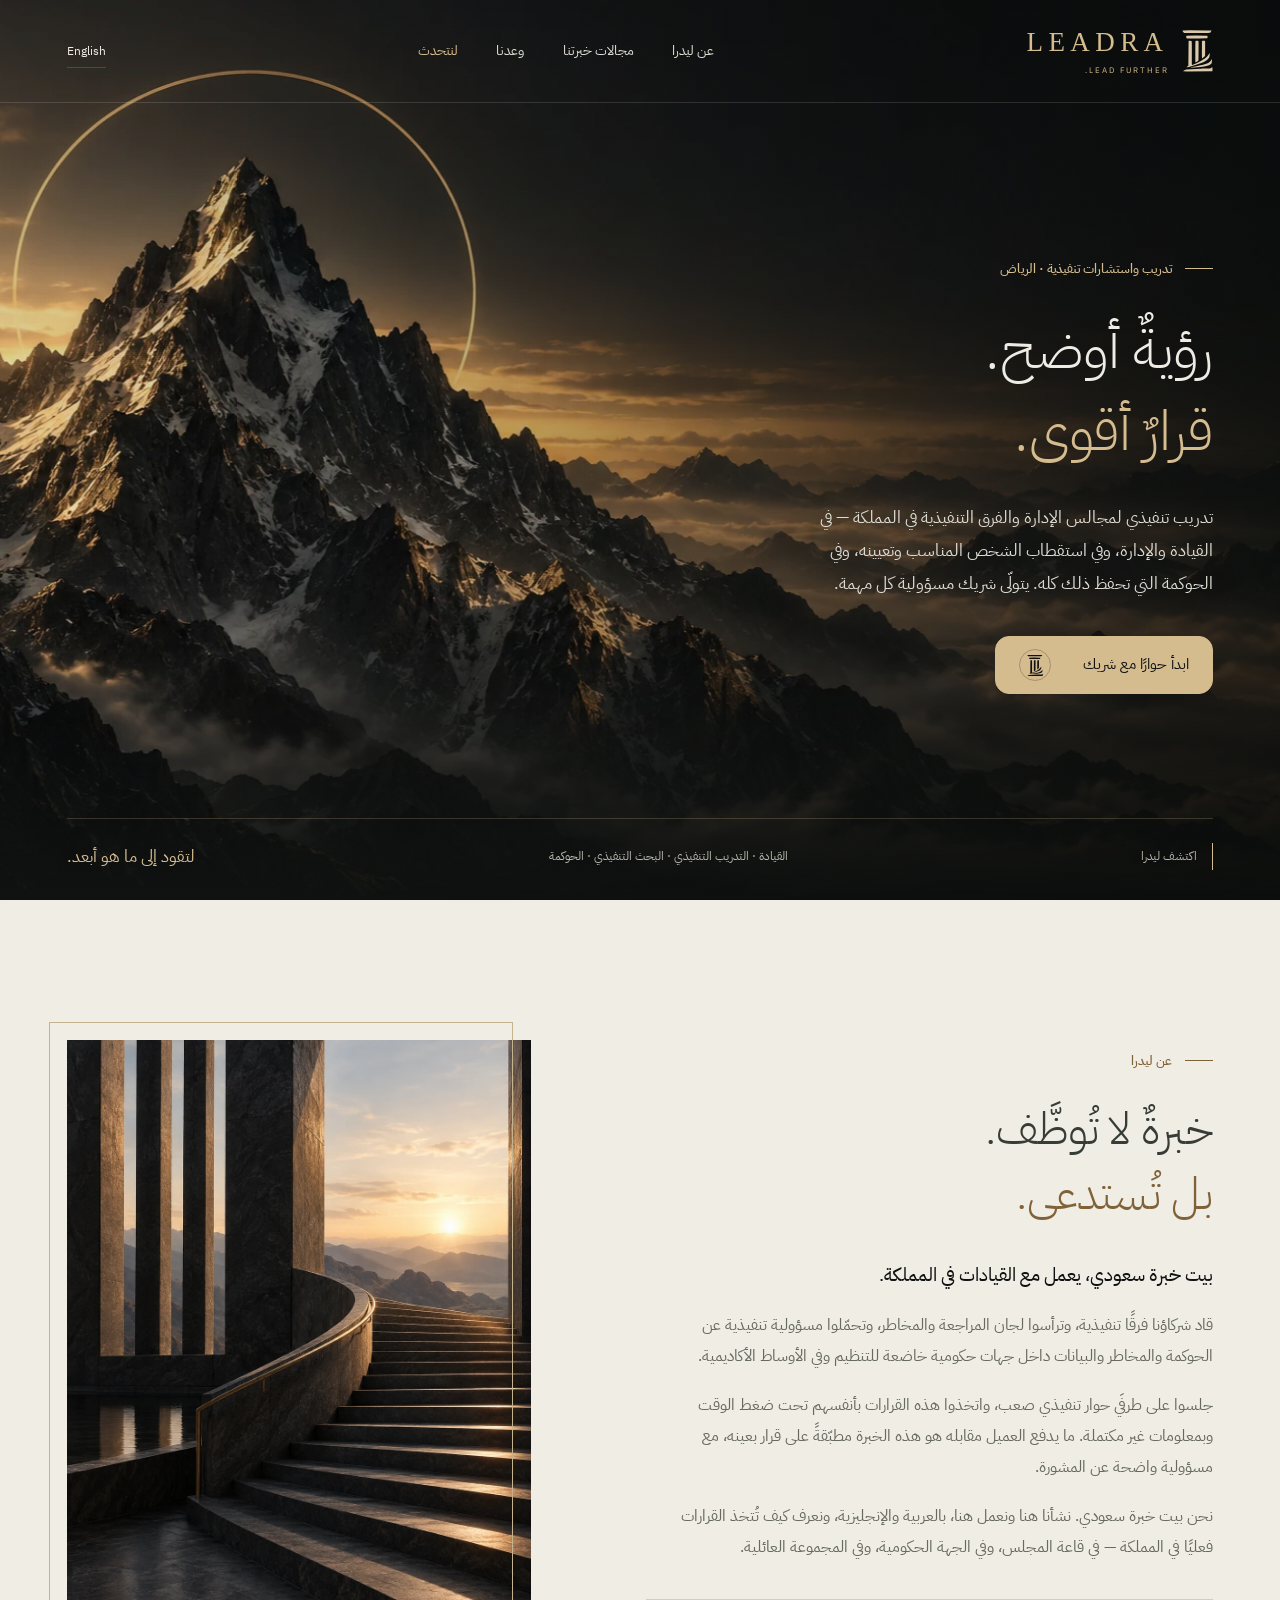
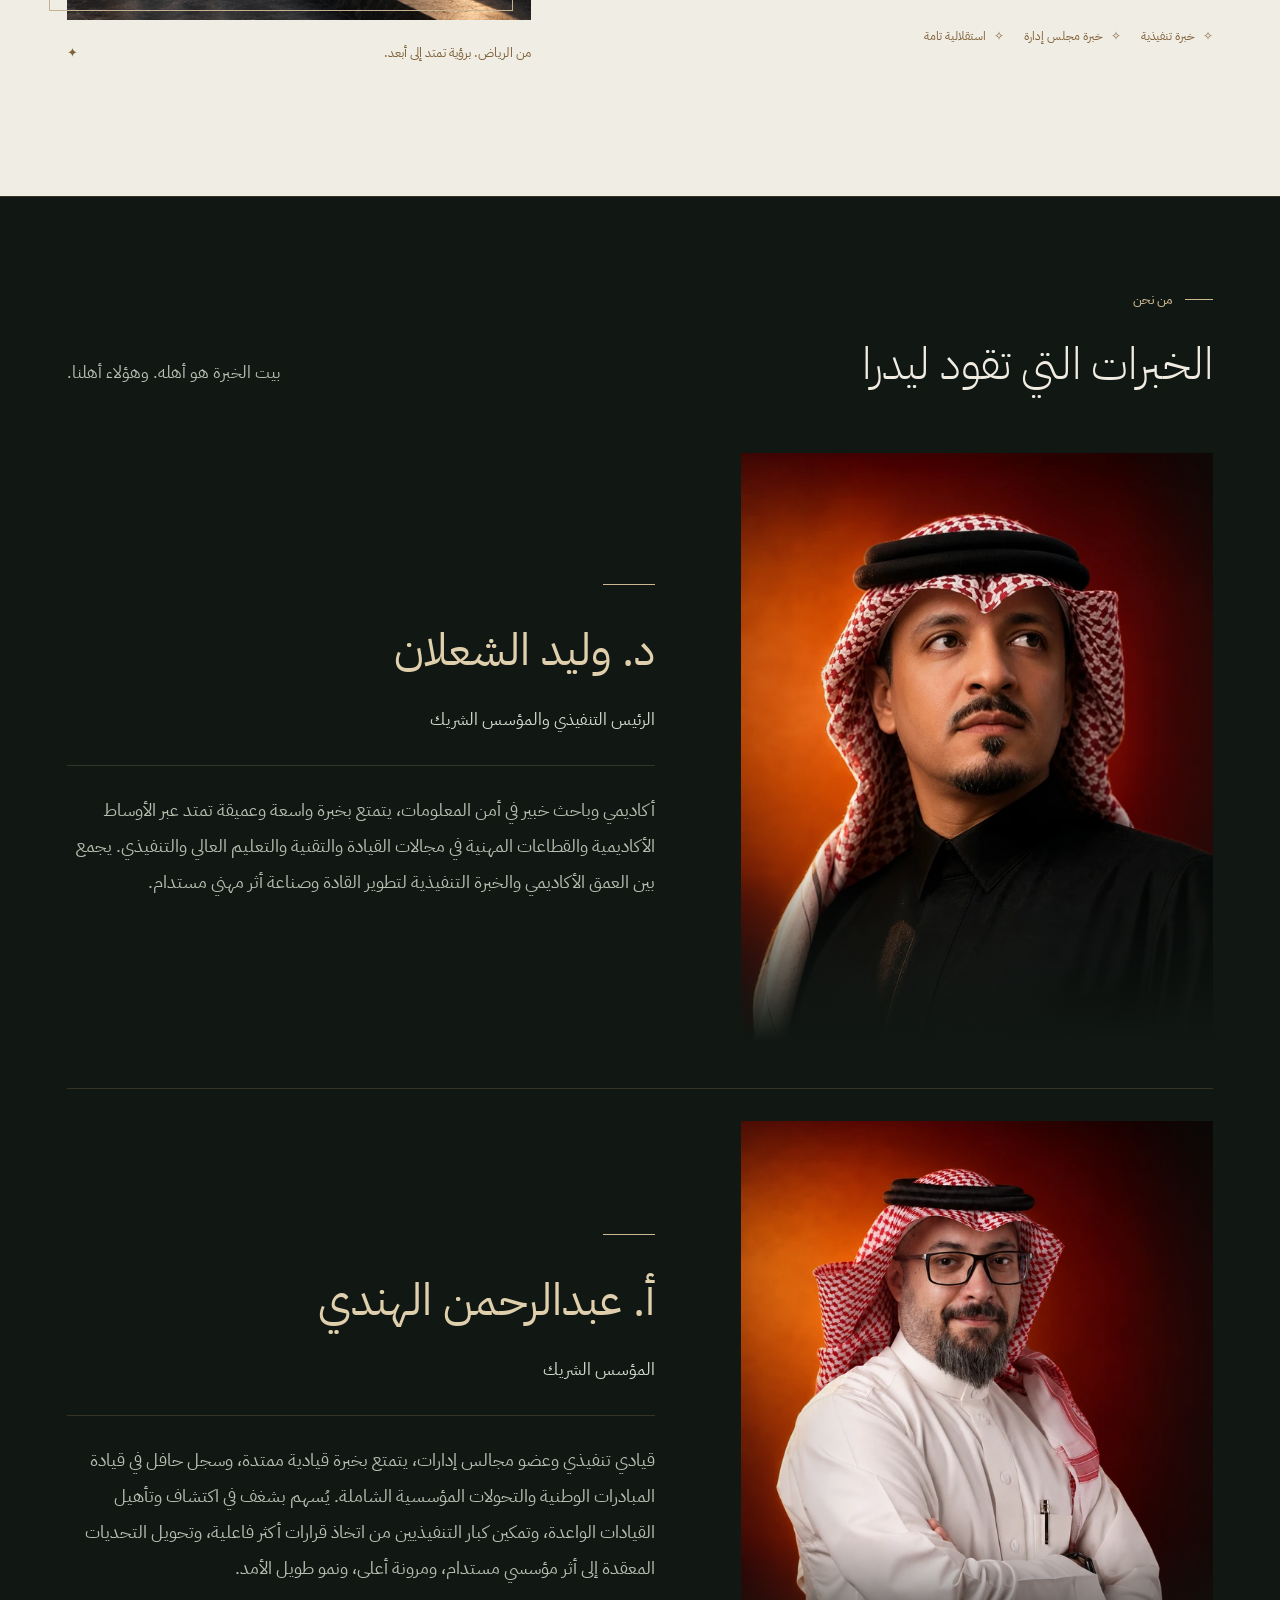
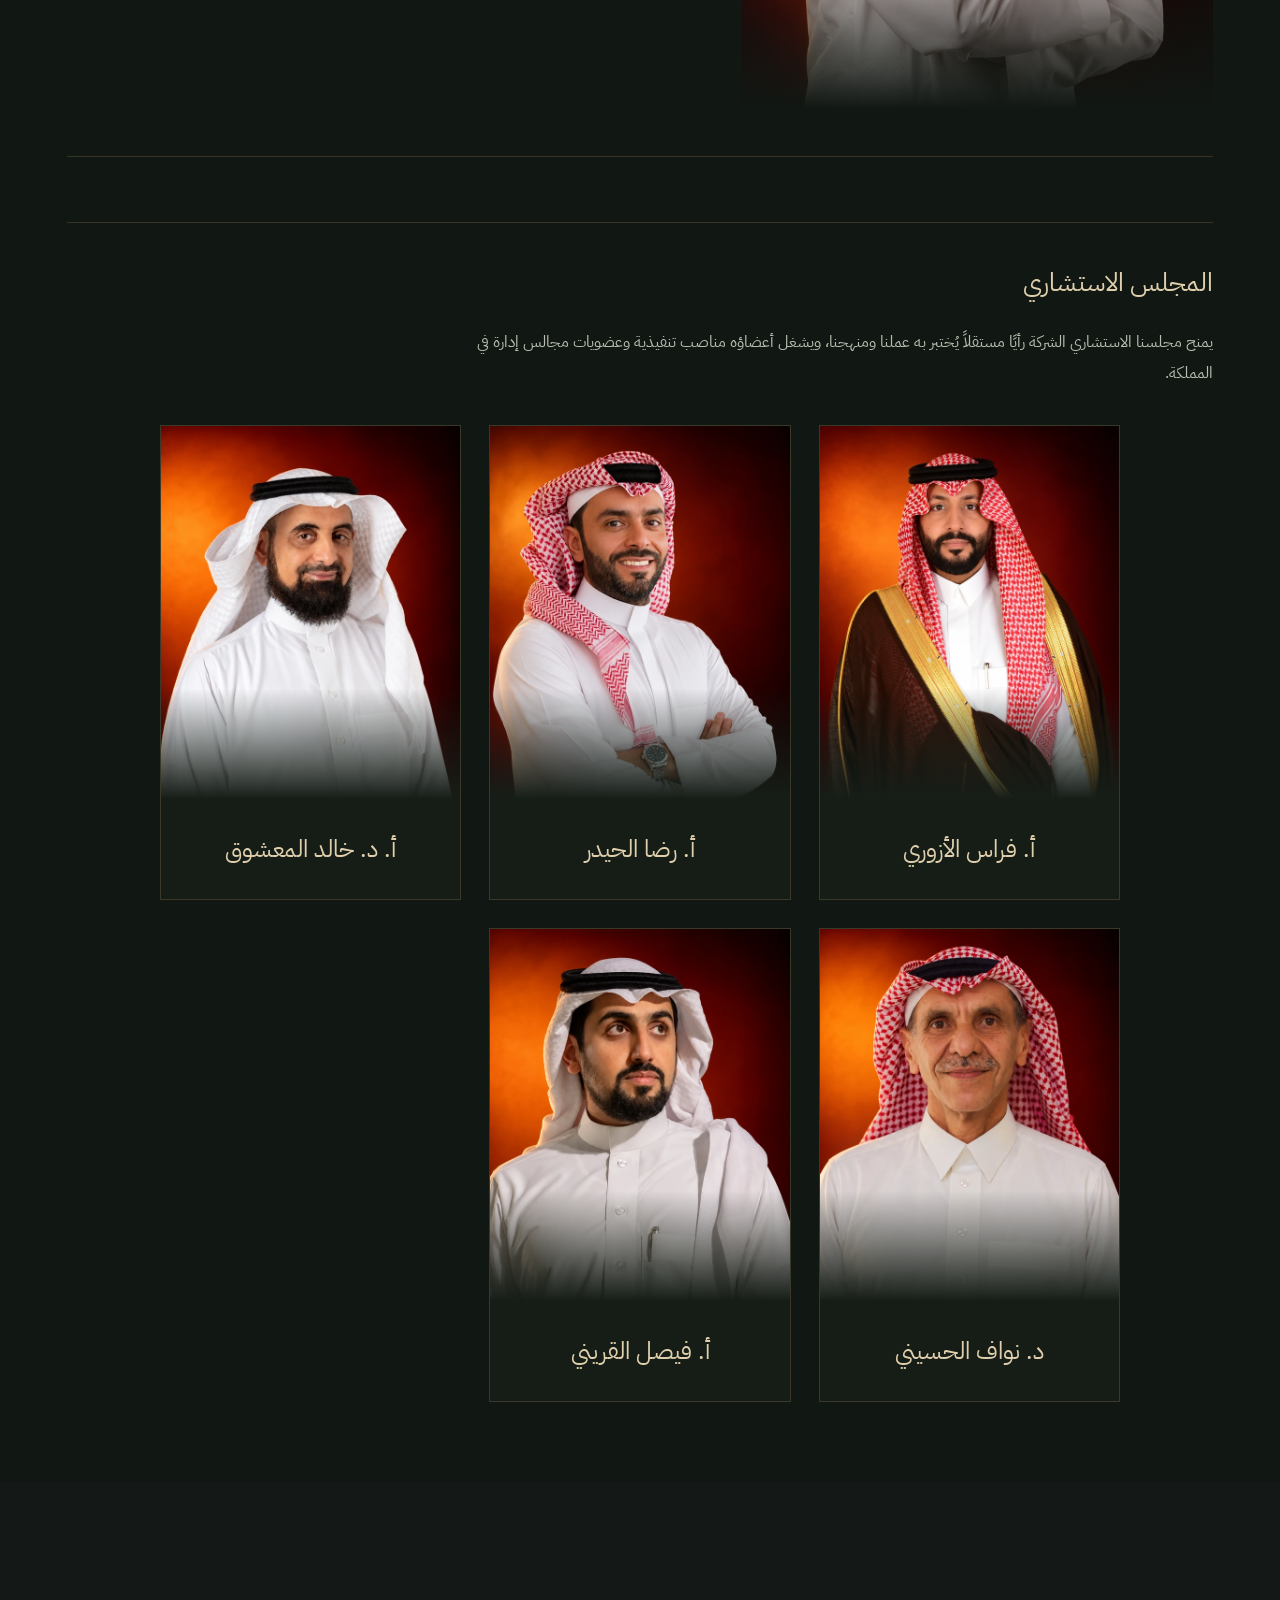
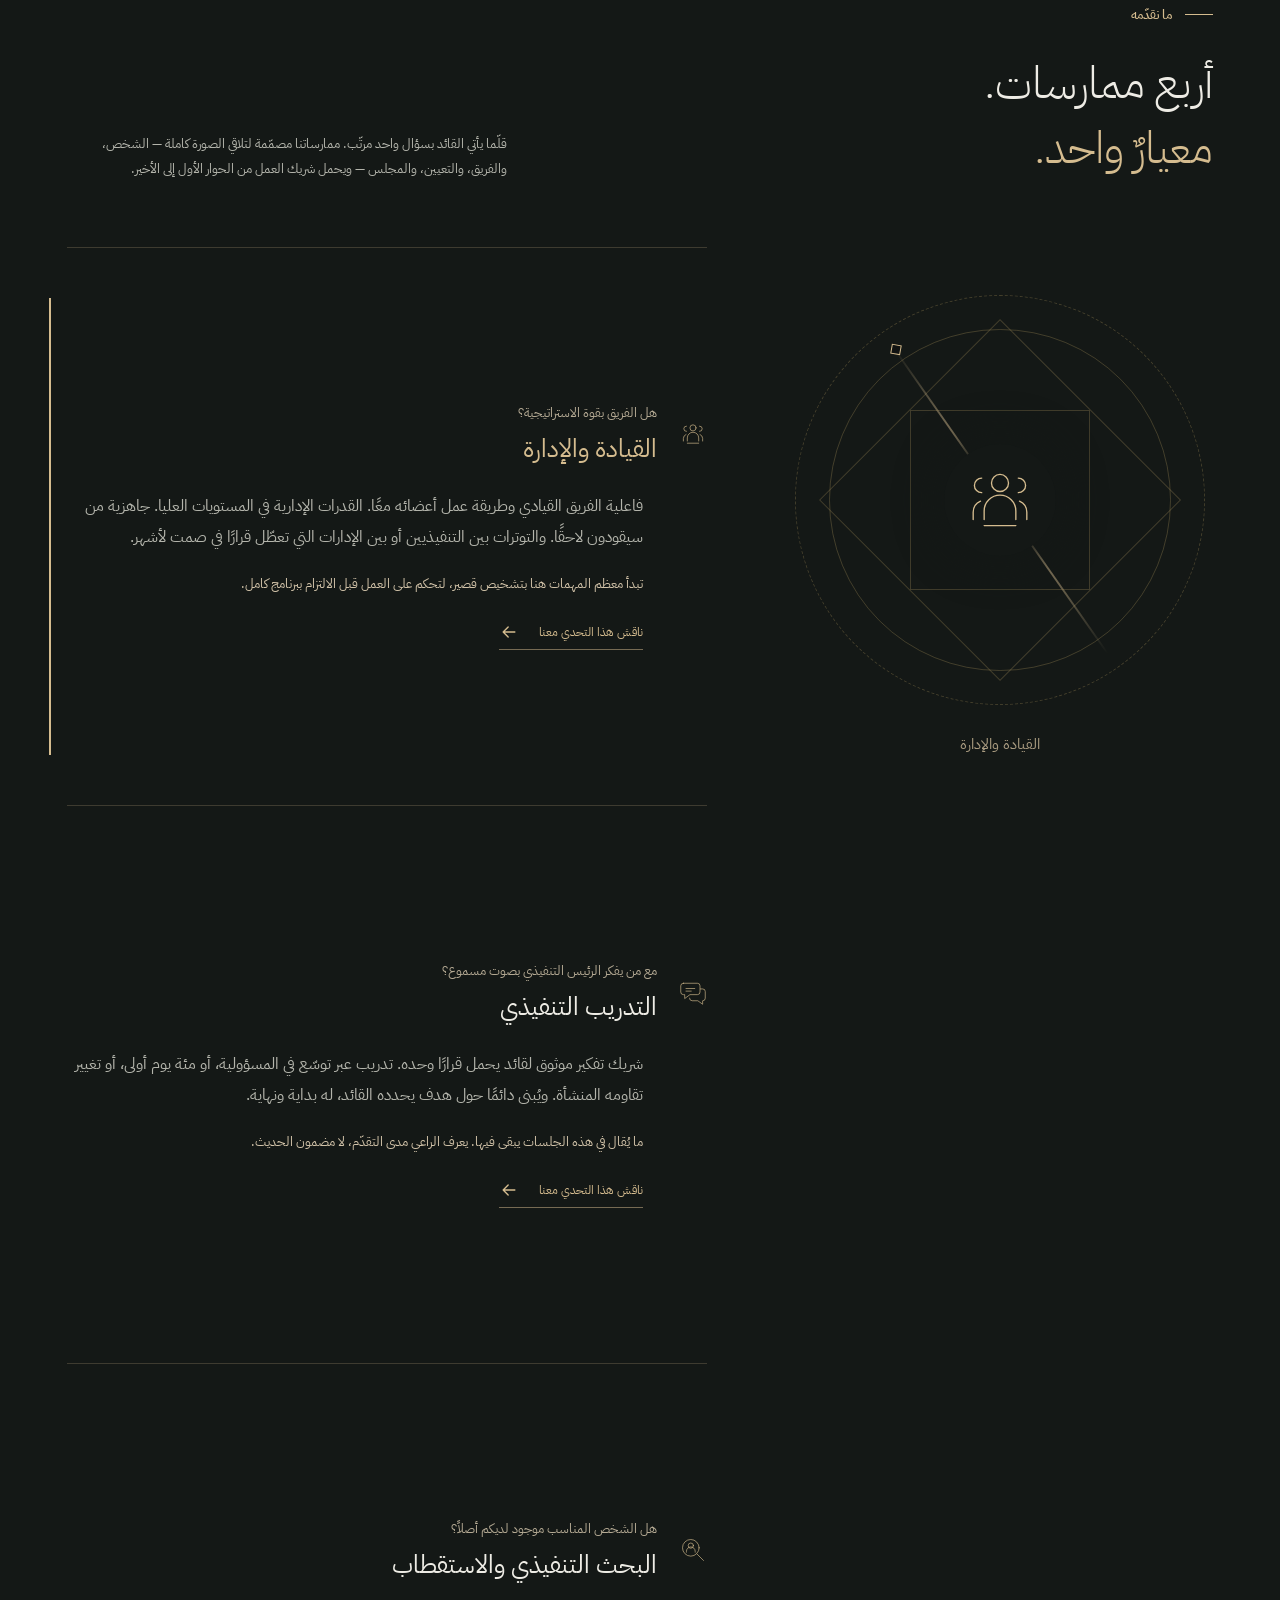
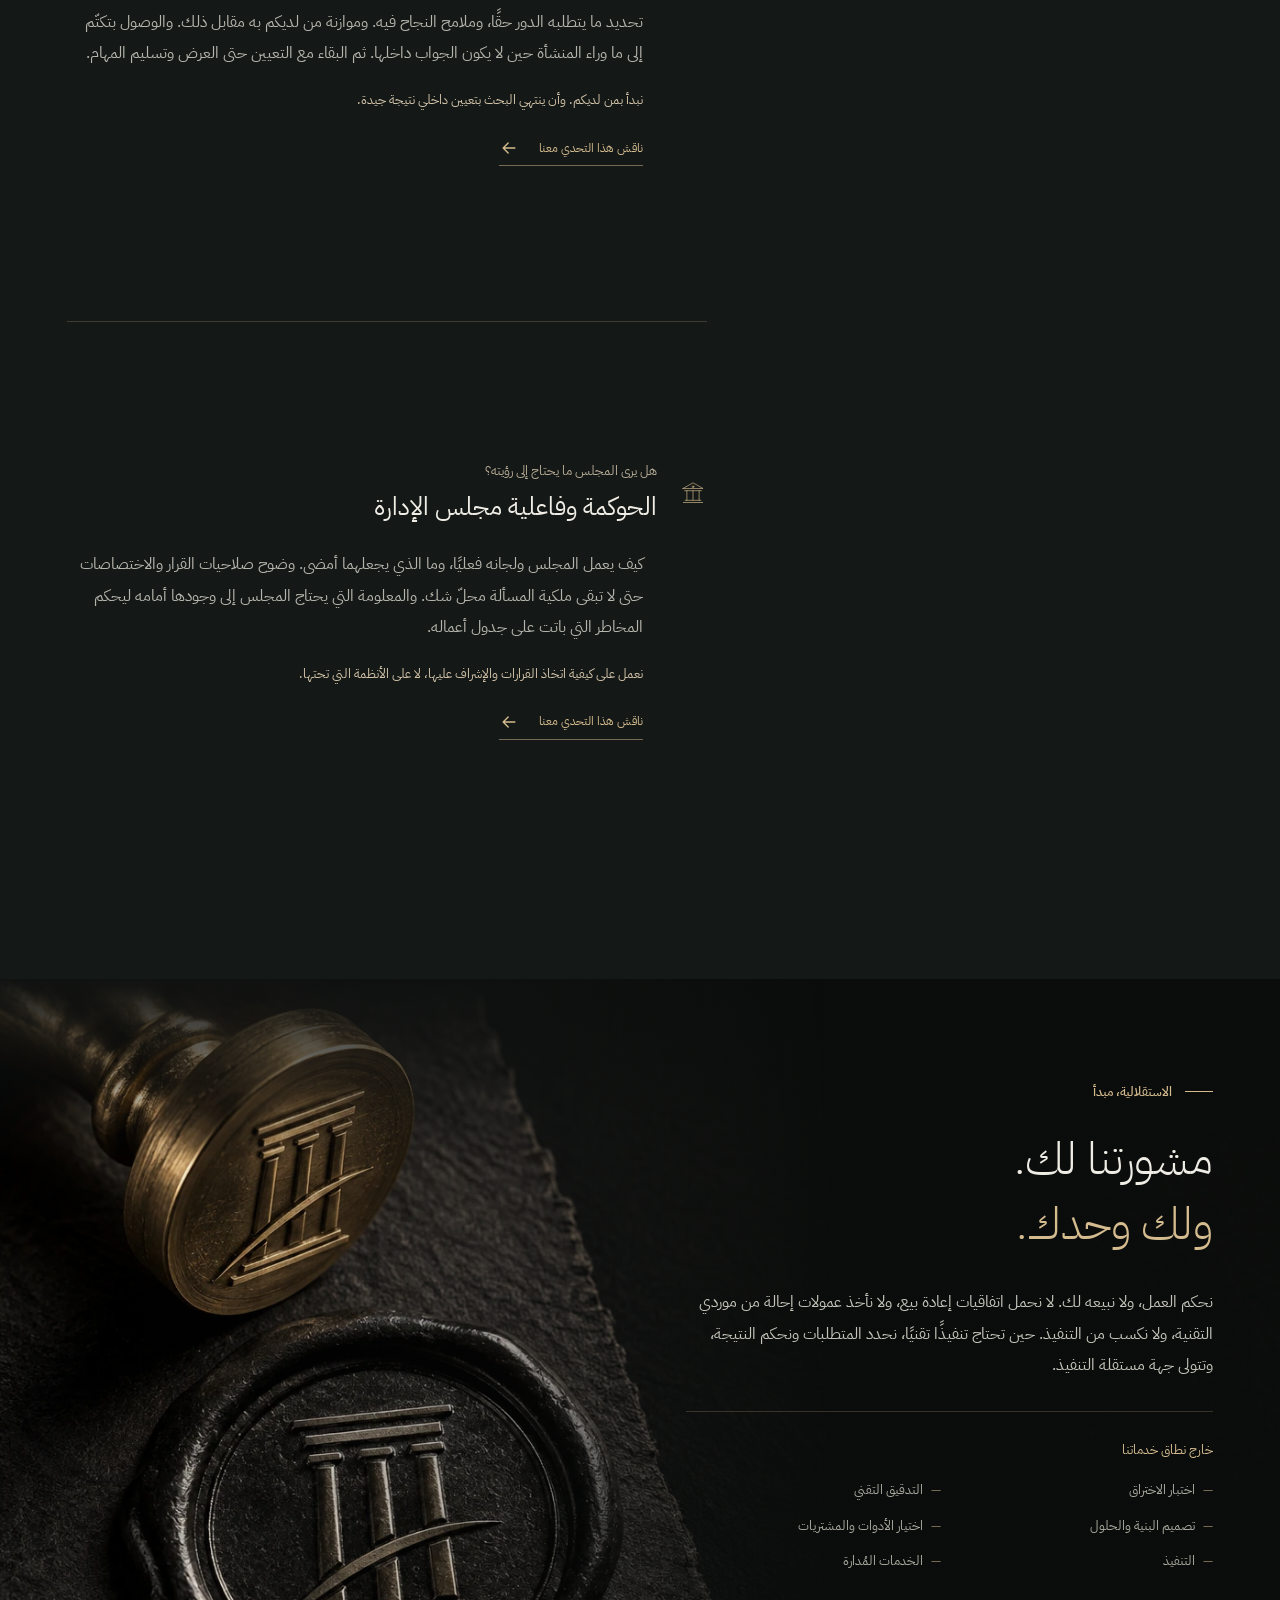
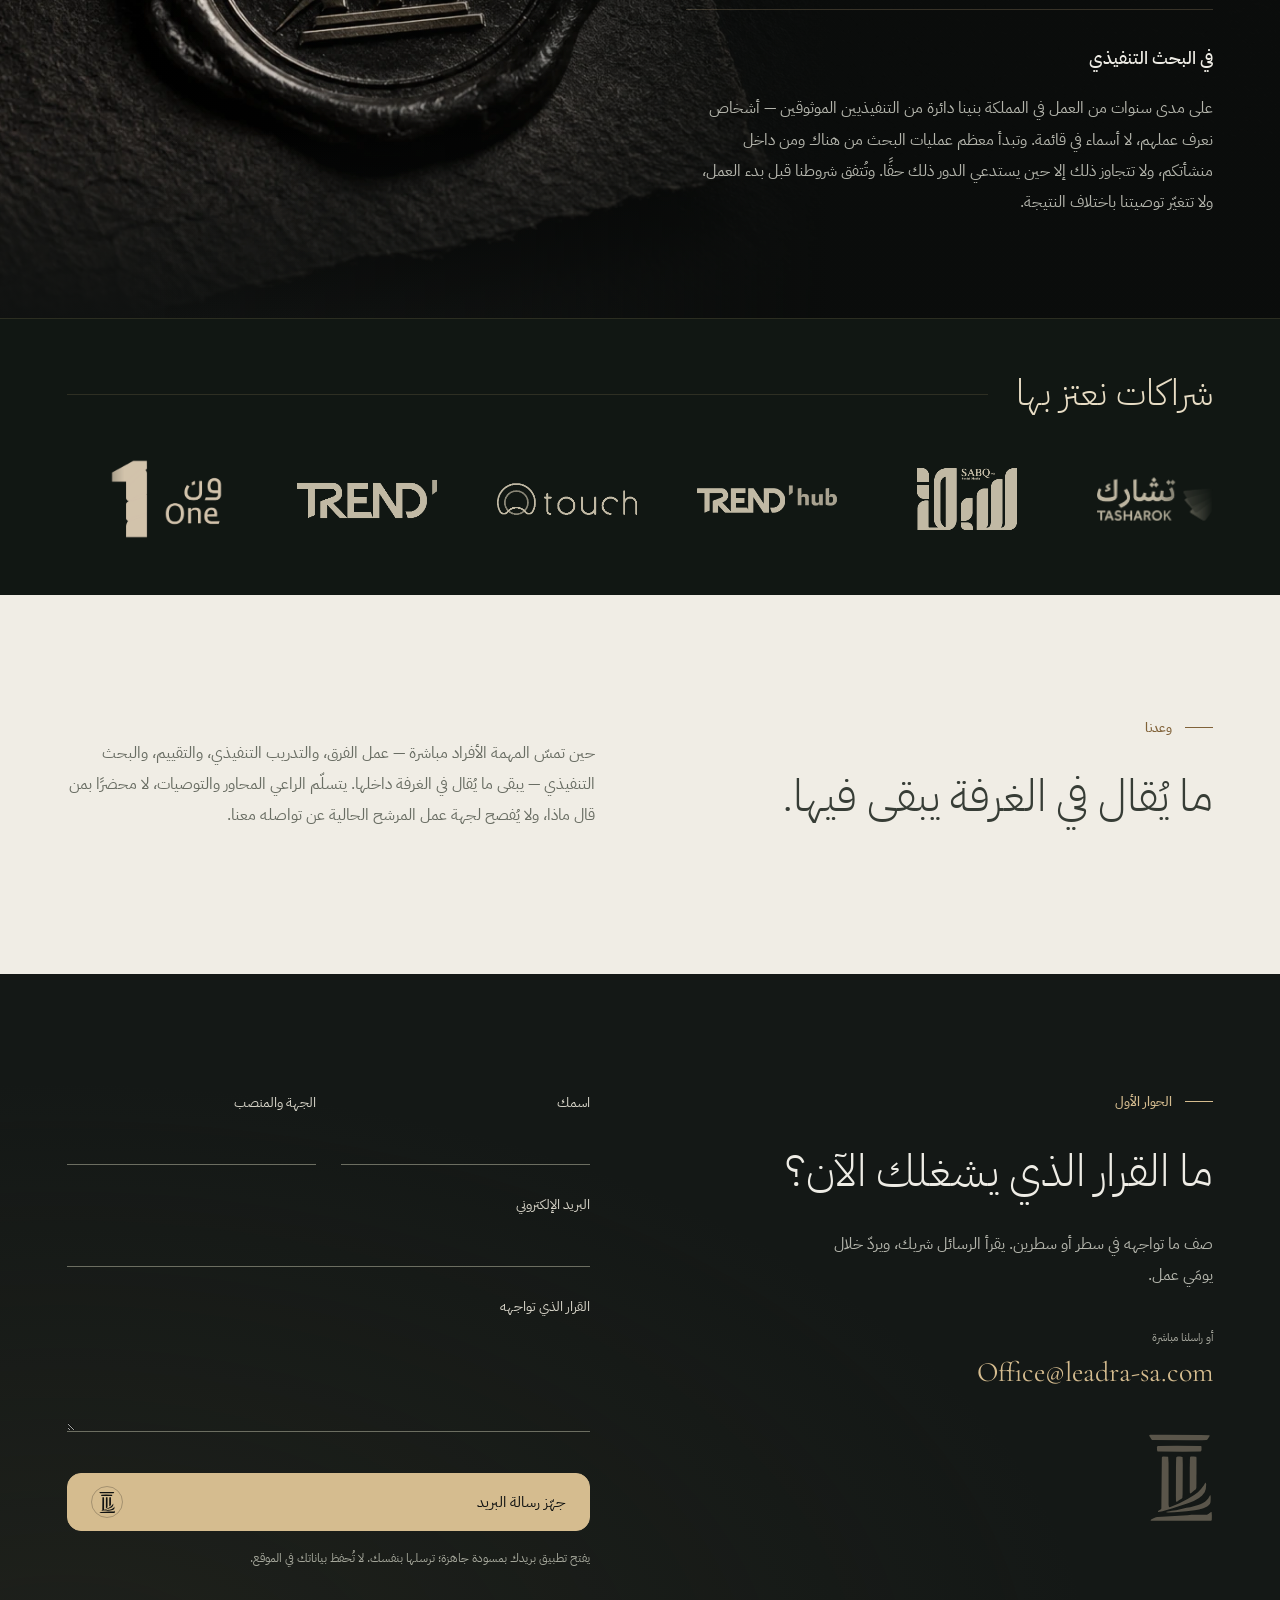
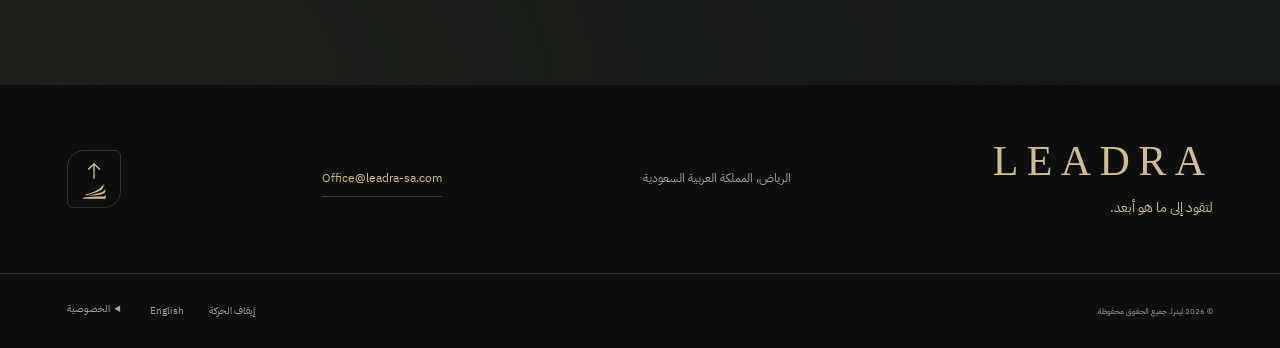
==== commit bcfa4cd6: "Add Khalid Almashouq and Nawaf Alhusseini to advisory council" ====
--- a/index-ar.html
+++ b/index-ar.html
@@ -5,7 +5,7 @@
 <main id="main">
 <section class="hero" aria-labelledby="hero-title"><div class="hero-image" aria-hidden="true"></div><div class="hero-shade" aria-hidden="true"></div><div class="hero-inner"><div class="hero-copy"><p class="eyebrow entrance">تدريب واستشارات تنفيذية · الرياض</p><h1 id="hero-title" class="entrance">رؤيةٌ أوضح. <br><em>قرارٌ أقوى.</em></h1><p class="hero-intro entrance">تدريب تنفيذي لمجالس الإدارة والفرق التنفيذية في المملكة — في القيادة والإدارة، وفي استقطاب الشخص المناسب وتعيينه، وفي الحوكمة التي تحفظ ذلك كله. يتولّى شريك مسؤولية كل مهمة.</p><a class="button entrance" href="#contact">ابدأ حوارًا مع شريك<span class="brand-button-seal" aria-hidden="true"><svg viewBox="0 0 742.31 1000"><path d="M727.26,891.17 L725.08,885.43 L719.62,887.00 L685.17,912.00 L672.51,917.95 L497.39,917.68 L451.25,922.60 L107.91,942.02 L90.46,945.54 L69.26,954.06 L40.22,969.37 L30.09,976.72 L28.18,981.42 L35.94,984.68 L126.97,985.97 L721.08,984.85 L726.93,981.58 L728.66,972.40 L729.46,925.49 Z"/><path d="M714.20,696.49 L710.91,696.58 L705.11,702.02 L687.62,733.42 L663.48,759.65 L651.28,769.31 L627.53,784.00 L598.08,797.18 L562.92,809.08 L482.68,831.45 L439.48,839.32 L322.52,866.45 L271.99,873.17 L247.06,879.14 L213.65,883.65 L205.72,887.35 L210.52,889.63 L229.34,890.78 L301.74,890.26 L439.94,879.14 L533.45,866.45 L583.36,857.22 L632.94,842.68 L657.36,833.12 L675.54,822.86 L696.29,807.62 L708.06,792.80 L712.99,778.29 L714.91,762.17 L716.09,718.74 Z"/><path d="M546.22,257.98 L521.62,255.98 L489.71,256.94 L482.97,259.55 L480.29,267.02 L478.46,294.08 L476.77,399.94 L476.63,618.71 L477.43,665.82 L479.36,672.66 L483.03,675.25 L493.63,671.34 L503.82,663.28 L544.40,626.63 L549.79,620.14 L552.00,613.94 L553.40,549.85 L553.89,278.98 L552.60,262.08 L550.92,259.37 Z"/><path d="M368.37,256.09 L341.31,257.00 L324.52,260.60 L321.55,277.71 L319.28,374.15 L318.52,709.18 L319.34,761.23 L321.22,768.43 L324.29,770.12 L335.60,766.51 L352.95,754.18 L382.23,737.12 L392.16,727.37 L395.16,681.66 L397.14,343.68 L395.09,265.09 L391.62,259.92 Z"/><path d="M230.45,259.66 L175.34,256.74 L161.77,258.42 L157.92,266.26 L152.52,848.06 L147.57,855.25 L114.42,875.05 L112.85,881.06 L117.46,885.23 L165.49,878.15 L281.94,844.49 L464.00,783.75 L522.56,760.62 L582.72,727.03 L617.96,698.95 L646.88,661.28 L659.91,624.34 L664.83,571.00 L658.42,553.14 L653.54,554.98 L638.37,583.02 L605.46,626.05 L569.92,661.09 L527.37,692.92 L451.40,738.25 L358.55,785.88 L248.51,831.17 L239.20,829.83 L235.09,808.18 L234.86,330.03 Z"/><path d="M611.23,153.88 L609.82,142.58 L606.66,137.05 L600.49,134.95 L323.85,133.88 L111.29,136.22 L105.15,140.82 L103.15,150.69 L102.65,172.95 L104.45,187.58 L107.42,195.66 L111.75,198.15 L129.26,199.69 L395.97,200.85 L597.68,198.03 L604.72,196.18 L608.94,189.91 L610.96,175.71 Z"/><path d="M704.37,16.97 L701.17,13.91 L599.08,10.32 L185.99,8.54 L28.14,9.48 L17.14,12.35 L15.09,17.77 L18.88,29.34 L42.77,64.98 L49.03,69.20 L470.99,72.37 L618.42,71.08 L668.86,67.89 L674.29,66.03 L680.63,59.03 L701.53,26.00 Z"/></svg></span></a></div></div><div class="hero-bottom"><a href="#about" class="scroll-cue"><span class="scroll-line" aria-hidden="true"></span>اكتشف ليدرا</a><span class="hero-foot">القيادة · التدريب التنفيذي · البحث التنفيذي · الحوكمة</span><span class="signature">لتقود إلى ما هو أبعد.</span></div></section>
 <section class="about section-light" id="about"><div class="section-shell about-grid"><div class="about-copy"><p class="eyebrow reveal">عن ليدرا</p><h2 class="reveal">خبرةٌ لا تُوظَّف. <br><em>بل تُستدعى.</em></h2><p class="lead reveal">بيت خبرة سعودي، يعمل مع القيادات في المملكة.</p><p class="reveal">قاد شركاؤنا فرقًا تنفيذية، وترأسوا لجان المراجعة والمخاطر، وتحمّلوا مسؤولية تنفيذية عن الحوكمة والمخاطر والبيانات داخل جهات حكومية خاضعة للتنظيم وفي الأوساط الأكاديمية.</p><p class="reveal">جلسوا على طرفَي حوار تنفيذي صعب، واتخذوا هذه القرارات بأنفسهم تحت ضغط الوقت وبمعلومات غير مكتملة. ما يدفع العميل مقابله هو هذه الخبرة مطبّقةً على قرار بعينه، مع مسؤولية واضحة عن المشورة.</p><p class="reveal">نحن بيت خبرة سعودي. نشأنا هنا ونعمل هنا، بالعربية والإنجليزية، ونعرف كيف تُتخذ القرارات فعليًا في المملكة — في قاعة المجلس، وفي الجهة الحكومية، وفي المجموعة العائلية.</p><div class="expertise-tags reveal"><span>خبرة تنفيذية</span><span>خبرة مجلس إدارة</span><span>استقلالية تامة</span></div></div><figure class="architecture reveal"><div class="image-window"><img src="assets/editorial/perspective.webp" width="1024" height="1536" loading="lazy" alt="درج منحني بين أعمدة حجرية ينفتح على أفق جبلي مضاء"></div><figcaption><span>من الرياض. برؤية تمتد إلى أبعد.</span><span aria-hidden="true">✦</span></figcaption></figure></div></section>
-<section id="people" class="people section-light" aria-labelledby="people-title"><div class="section-shell people-grid"><div class="people-heading"><p class="eyebrow reveal">من نحن</p><h2 id="people-title" class="reveal">الخبرات التي تقود ليدرا</h2><p class="lead reveal">بيت الخبرة هو أهله. وهؤلاء أهلنا.</p></div><div class="founder-cards reveal"><article class="person-card person-card--profile" aria-labelledby="waleed-name"><figure class="profile-portrait"><img src="assets/team/waleed-alshalan-960.webp" srcset="assets/team/waleed-alshalan-640.webp 640w, assets/team/waleed-alshalan-960.webp 960w, assets/team/waleed-alshalan-1440.webp 1440w" sizes="(max-width:600px) 90vw, (max-width:900px) 40vw, 42vw" width="2046" height="3074" loading="lazy" decoding="async" alt="د. وليد الشعلان"></figure><div class="person-card-copy"><h3 class="person-card-name" id="waleed-name">د. وليد الشعلان</h3><p class="person-card-role">الرئيس التنفيذي والمؤسس الشريك</p><p class="person-card-bio">أكاديمي وباحث خبير في أمن المعلومات، يتمتع بخبرة واسعة وعميقة تمتد عبر الأوساط الأكاديمية والقطاعات المهنية في مجالات القيادة والتقنية والتعليم العالي والتنفيذي. يجمع بين العمق الأكاديمي والخبرة التنفيذية لتطوير القادة وصناعة أثر مهني مستدام.</p></div></article><article class="person-card person-card--profile" aria-labelledby="alhindi-name"><figure class="profile-portrait"><img src="assets/team/abdulrahman-alhindi-960.webp" srcset="assets/team/abdulrahman-alhindi-640.webp 640w, assets/team/abdulrahman-alhindi-960.webp 960w, assets/team/abdulrahman-alhindi-1024.webp 1024w" sizes="(max-width:600px) 90vw, (max-width:900px) 40vw, 42vw" width="1024" height="1536" loading="lazy" decoding="async" alt="أ. عبدالرحمن الهندي"></figure><div class="person-card-copy"><h3 class="person-card-name" id="alhindi-name">أ. عبدالرحمن الهندي</h3><p class="person-card-role">المؤسس الشريك</p><p class="person-card-bio">قيادي تنفيذي وعضو مجالس إدارات، يتمتع بخبرة قيادية ممتدة، وسجل حافل في قيادة المبادرات الوطنية والتحولات المؤسسية الشاملة. يُسهم بشغف في اكتشاف وتأهيل القيادات الواعدة، وتمكين كبار التنفيذيين من اتخاذ قرارات أكثر فاعلية، وتحويل التحديات المعقدة إلى أثر مؤسسي مستدام، ومرونة أعلى، ونمو طويل الأمد.</p></div></article></div><div class="advisory-copy reveal"><h3>المجلس الاستشاري</h3><p>يمنح مجلسنا الاستشاري الشركة رأيًا مستقلاً يُختبر به عملنا ومنهجنا، ويشغل أعضاؤه مناصب تنفيذية وعضويات مجالس إدارة في المملكة.</p><div class="advisory-cards"><article class="person-card person-card--profile" aria-labelledby="feras-name"><figure class="profile-portrait"><img src="assets/team/feras-alazwari-960.webp" srcset="assets/team/feras-alazwari-640.webp 640w, assets/team/feras-alazwari-960.webp 960w, assets/team/feras-alazwari-1024.webp 1024w" sizes="(max-width:600px) 90vw, (max-width:900px) 40vw, 42vw" width="1024" height="1536" loading="lazy" decoding="async" alt="أ. فراس الأزوري"></figure><div class="person-card-copy"><h3 class="person-card-name" id="feras-name">أ. فراس الأزوري</h3></div></article><article class="person-card person-card--profile" aria-labelledby="redha-alhaidar-name"><figure class="profile-portrait"><img src="assets/team/redha-alhaidar-960.webp" srcset="assets/team/redha-alhaidar-640.webp 640w, assets/team/redha-alhaidar-960.webp 960w, assets/team/redha-alhaidar-1024.webp 1024w" sizes="(max-width:600px) 85vw, 300px" width="1024" height="1536" loading="lazy" decoding="async" alt="أ. رضا الحيدر"></figure><div class="person-card-copy"><h3 class="person-card-name" id="redha-alhaidar-name">أ. رضا الحيدر</h3></div></article><article class="person-card person-card--profile" aria-labelledby="faisal-alquraini-name"><figure class="profile-portrait"><img src="assets/team/faisal-alquraini-960.webp" srcset="assets/team/faisal-alquraini-640.webp 640w, assets/team/faisal-alquraini-960.webp 960w, assets/team/faisal-alquraini-1024.webp 1024w" sizes="(max-width:600px) 85vw, 300px" width="1024" height="1536" loading="lazy" decoding="async" alt="أ. فيصل القريني"></figure><div class="person-card-copy"><h3 class="person-card-name" id="faisal-alquraini-name">أ. فيصل القريني</h3></div></article></div></div></div></section><section class="expertise" id="expertise"><div class="section-shell"><div class="section-heading"><div><p class="eyebrow reveal">ما نقدّمه</p><h2 class="reveal">أربع ممارسات. <br><em>معيارٌ واحد.</em></h2></div><p class="section-intro reveal">قلّما يأتي القائد بسؤال واحد مرتّب. ممارساتنا مصمّمة لتلاقي الصورة كاملة — الشخص، والفريق، والتعيين، والمجلس — ويحمل شريك العمل من الحوار الأول إلى الأخير.</p></div><div class="expertise-grid"><div class="compass-art" data-active="0" aria-hidden="true"><div class="compass-orbit orbit-outer"></div><div class="compass-orbit orbit-inner"></div><div class="compass-cross"></div><div class="compass-needle"></div><div class="compass-core"><span class="compass-glyph glyph-0"><svg width="24" height="24" viewbox="0 0 64 64" fill="none" stroke="currentColor" stroke-width="1.5" stroke-linecap="round" stroke-linejoin="round" aria-hidden="true"><circle cx="32" cy="18" r="7"></circle><path d="M19 48v-7a13 13 0 0 1 26 0v7M10 48v-6a10 10 0 0 1 6-9m38 15v-6a10 10 0 0 0-6-9"></path><path d="M17 14a6 6 0 0 0 0 12m30-12a6 6 0 0 1 0 12M19 53h26"></path></svg></span><span class="compass-glyph glyph-1"><svg width="24" height="24" viewbox="0 0 64 64" fill="none" stroke="currentColor" stroke-width="1.5" stroke-linecap="round" stroke-linejoin="round" aria-hidden="true"><path d="M10 12h32a6 6 0 0 1 6 6v14a6 6 0 0 1-6 6H25l-12 9V38h-3a6 6 0 0 1-6-6V18a6 6 0 0 1 6-6Z"></path><path d="M49 25h5a6 6 0 0 1 6 6v15a6 6 0 0 1-6 6v8l-11-8H30a6 6 0 0 1-6-6M16 24h20M16 30h12"></path></svg></span><span class="compass-glyph glyph-2"><svg width="24" height="24" viewbox="0 0 64 64" fill="none" stroke="currentColor" stroke-width="1.5" stroke-linecap="round" stroke-linejoin="round" aria-hidden="true"><circle cx="27" cy="27" r="19"></circle><path d="m41 41 15 15"></path><circle cx="27" cy="22" r="6"></circle><path d="M17 37v-2a10 10 0 0 1 20 0v2"></path></svg></span><span class="compass-glyph glyph-3"><svg width="24" height="24" viewbox="0 0 64 64" fill="none" stroke="currentColor" stroke-width="1.5" stroke-linecap="round" stroke-linejoin="round" aria-hidden="true"><path d="M9 24 32 11l23 13H9Z"></path><path d="M13 29h38M14 51h36M10 56h44M18 29v22m14-22v22m14-22v22"></path><circle cx="32" cy="20" r="2"></circle></svg></span></div><div class="compass-caption"><span class="compass-label label-0">القيادة والإدارة</span><span class="compass-label label-1">التدريب التنفيذي</span><span class="compass-label label-2">البحث التنفيذي والاستقطاب</span><span class="compass-label label-3">الحوكمة وفاعلية مجلس الإدارة</span></div></div><div class="practices"><article class="practice" id="practice-0" aria-labelledby="practice-title-0"><div class="practice-heading"><span class="practice-icon" aria-hidden="true"><svg width="24" height="24" viewbox="0 0 64 64" fill="none" stroke="currentColor" stroke-width="1.5" stroke-linecap="round" stroke-linejoin="round" aria-hidden="true"><circle cx="32" cy="18" r="7"></circle><path d="M19 48v-7a13 13 0 0 1 26 0v7M10 48v-6a10 10 0 0 1 6-9m38 15v-6a10 10 0 0 0-6-9"></path><path d="M17 14a6 6 0 0 0 0 12m30-12a6 6 0 0 1 0 12M19 53h26"></path></svg></span><div><p class="practice-question">هل الفريق بقوة الاستراتيجية؟</p><h3 id="practice-title-0">القيادة والإدارة</h3></div></div><div class="practice-content"><p>فاعلية الفريق القيادي وطريقة عمل أعضائه معًا. القدرات الإدارية في المستويات العليا. جاهزية من سيقودون لاحقًا. والتوترات بين التنفيذيين أو بين الإدارات التي تعطّل قرارًا في صمت لأشهر.</p><p class="who">تبدأ معظم المهمات هنا بتشخيص قصير، لتحكم على العمل قبل الالتزام ببرنامج كامل.</p><a class="text-link" href="#contact">ناقش هذا التحدي معنا <span class="arrow" aria-hidden="true"><svg width="20" height="20" viewbox="0 0 24 24" fill="none" stroke="currentColor" stroke-width="1.65" stroke-linecap="round" stroke-linejoin="round" focusable="false" aria-hidden="true"><path d="M5 12h14m-6-6 6 6-6 6"></path></svg></span></a></div></article><article class="practice" id="practice-1" aria-labelledby="practice-title-1"><div class="practice-heading"><span class="practice-icon" aria-hidden="true"><svg width="24" height="24" viewbox="0 0 64 64" fill="none" stroke="currentColor" stroke-width="1.5" stroke-linecap="round" stroke-linejoin="round" aria-hidden="true"><path d="M10 12h32a6 6 0 0 1 6 6v14a6 6 0 0 1-6 6H25l-12 9V38h-3a6 6 0 0 1-6-6V18a6 6 0 0 1 6-6Z"></path><path d="M49 25h5a6 6 0 0 1 6 6v15a6 6 0 0 1-6 6v8l-11-8H30a6 6 0 0 1-6-6M16 24h20M16 30h12"></path></svg></span><div><p class="practice-question">مع من يفكر الرئيس التنفيذي بصوت مسموع؟</p><h3 id="practice-title-1">التدريب التنفيذي</h3></div></div><div class="practice-content"><p>شريك تفكير موثوق لقائد يحمل قرارًا وحده. تدريب عبر توسّع في المسؤولية، أو مئة يوم أولى، أو تغيير تقاومه المنشأة. ويُبنى دائمًا حول هدف يحدده القائد، له بداية ونهاية.</p><p class="who">ما يُقال في هذه الجلسات يبقى فيها. يعرف الراعي مدى التقدّم، لا مضمون الحديث.</p><a class="text-link" href="#contact">ناقش هذا التحدي معنا <span class="arrow" aria-hidden="true"><svg width="20" height="20" viewbox="0 0 24 24" fill="none" stroke="currentColor" stroke-width="1.65" stroke-linecap="round" stroke-linejoin="round" focusable="false" aria-hidden="true"><path d="M5 12h14m-6-6 6 6-6 6"></path></svg></span></a></div></article><article class="practice" id="practice-2" aria-labelledby="practice-title-2"><div class="practice-heading"><span class="practice-icon" aria-hidden="true"><svg width="24" height="24" viewbox="0 0 64 64" fill="none" stroke="currentColor" stroke-width="1.5" stroke-linecap="round" stroke-linejoin="round" aria-hidden="true"><circle cx="27" cy="27" r="19"></circle><path d="m41 41 15 15"></path><circle cx="27" cy="22" r="6"></circle><path d="M17 37v-2a10 10 0 0 1 20 0v2"></path></svg></span><div><p class="practice-question">هل الشخص المناسب موجود لديكم أصلاً؟</p><h3 id="practice-title-2">البحث التنفيذي والاستقطاب</h3></div></div><div class="practice-content"><p>تحديد ما يتطلبه الدور حقًا، وملامح النجاح فيه. وموازنة من لديكم به مقابل ذلك. والوصول بتكتّم إلى ما وراء المنشأة حين لا يكون الجواب داخلها. ثم البقاء مع التعيين حتى العرض وتسليم المهام.</p><p class="who">نبدأ بمن لديكم. وأن ينتهي البحث بتعيين داخلي نتيجة جيدة.</p><a class="text-link" href="#contact">ناقش هذا التحدي معنا <span class="arrow" aria-hidden="true"><svg width="20" height="20" viewbox="0 0 24 24" fill="none" stroke="currentColor" stroke-width="1.65" stroke-linecap="round" stroke-linejoin="round" focusable="false" aria-hidden="true"><path d="M5 12h14m-6-6 6 6-6 6"></path></svg></span></a></div></article><article class="practice" id="practice-3" aria-labelledby="practice-title-3"><div class="practice-heading"><span class="practice-icon" aria-hidden="true"><svg width="24" height="24" viewbox="0 0 64 64" fill="none" stroke="currentColor" stroke-width="1.5" stroke-linecap="round" stroke-linejoin="round" aria-hidden="true"><path d="M9 24 32 11l23 13H9Z"></path><path d="M13 29h38M14 51h36M10 56h44M18 29v22m14-22v22m14-22v22"></path><circle cx="32" cy="20" r="2"></circle></svg></span><div><p class="practice-question">هل يرى المجلس ما يحتاج إلى رؤيته؟</p><h3 id="practice-title-3">الحوكمة وفاعلية مجلس الإدارة</h3></div></div><div class="practice-content"><p>كيف يعمل المجلس ولجانه فعليًا، وما الذي يجعلهما أمضى. وضوح صلاحيات القرار والاختصاصات حتى لا تبقى ملكية المسألة محلّ شك. والمعلومة التي يحتاج المجلس إلى وجودها أمامه ليحكم المخاطر التي باتت على جدول أعماله.</p><p class="who">نعمل على كيفية اتخاذ القرارات والإشراف عليها، لا على الأنظمة التي تحتها.</p><a class="text-link" href="#contact">ناقش هذا التحدي معنا <span class="arrow" aria-hidden="true"><svg width="20" height="20" viewbox="0 0 24 24" fill="none" stroke="currentColor" stroke-width="1.65" stroke-linecap="round" stroke-linejoin="round" focusable="false" aria-hidden="true"><path d="M5 12h14m-6-6 6 6-6 6"></path></svg></span></a></div></article></div></div></div></section>
+<section id="people" class="people section-light" aria-labelledby="people-title"><div class="section-shell people-grid"><div class="people-heading"><p class="eyebrow reveal">من نحن</p><h2 id="people-title" class="reveal">الخبرات التي تقود ليدرا</h2><p class="lead reveal">بيت الخبرة هو أهله. وهؤلاء أهلنا.</p></div><div class="founder-cards reveal"><article class="person-card person-card--profile" aria-labelledby="waleed-name"><figure class="profile-portrait"><img src="assets/team/waleed-alshalan-960.webp" srcset="assets/team/waleed-alshalan-640.webp 640w, assets/team/waleed-alshalan-960.webp 960w, assets/team/waleed-alshalan-1440.webp 1440w" sizes="(max-width:600px) 90vw, (max-width:900px) 40vw, 42vw" width="2046" height="3074" loading="lazy" decoding="async" alt="د. وليد الشعلان"></figure><div class="person-card-copy"><h3 class="person-card-name" id="waleed-name">د. وليد الشعلان</h3><p class="person-card-role">الرئيس التنفيذي والمؤسس الشريك</p><p class="person-card-bio">أكاديمي وباحث خبير في أمن المعلومات، يتمتع بخبرة واسعة وعميقة تمتد عبر الأوساط الأكاديمية والقطاعات المهنية في مجالات القيادة والتقنية والتعليم العالي والتنفيذي. يجمع بين العمق الأكاديمي والخبرة التنفيذية لتطوير القادة وصناعة أثر مهني مستدام.</p></div></article><article class="person-card person-card--profile" aria-labelledby="alhindi-name"><figure class="profile-portrait"><img src="assets/team/abdulrahman-alhindi-960.webp" srcset="assets/team/abdulrahman-alhindi-640.webp 640w, assets/team/abdulrahman-alhindi-960.webp 960w, assets/team/abdulrahman-alhindi-1024.webp 1024w" sizes="(max-width:600px) 90vw, (max-width:900px) 40vw, 42vw" width="1024" height="1536" loading="lazy" decoding="async" alt="أ. عبدالرحمن الهندي"></figure><div class="person-card-copy"><h3 class="person-card-name" id="alhindi-name">أ. عبدالرحمن الهندي</h3><p class="person-card-role">المؤسس الشريك</p><p class="person-card-bio">قيادي تنفيذي وعضو مجالس إدارات، يتمتع بخبرة قيادية ممتدة، وسجل حافل في قيادة المبادرات الوطنية والتحولات المؤسسية الشاملة. يُسهم بشغف في اكتشاف وتأهيل القيادات الواعدة، وتمكين كبار التنفيذيين من اتخاذ قرارات أكثر فاعلية، وتحويل التحديات المعقدة إلى أثر مؤسسي مستدام، ومرونة أعلى، ونمو طويل الأمد.</p></div></article></div><div class="advisory-copy reveal"><h3>المجلس الاستشاري</h3><p>يمنح مجلسنا الاستشاري الشركة رأيًا مستقلاً يُختبر به عملنا ومنهجنا، ويشغل أعضاؤه مناصب تنفيذية وعضويات مجالس إدارة في المملكة.</p><div class="advisory-cards"><article class="person-card person-card--profile" aria-labelledby="feras-name"><figure class="profile-portrait"><img src="assets/team/feras-alazwari-960.webp" srcset="assets/team/feras-alazwari-640.webp 640w, assets/team/feras-alazwari-960.webp 960w, assets/team/feras-alazwari-1024.webp 1024w" sizes="(max-width:600px) 90vw, (max-width:900px) 40vw, 42vw" width="1024" height="1536" loading="lazy" decoding="async" alt="أ. فراس الأزوري"></figure><div class="person-card-copy"><h3 class="person-card-name" id="feras-name">أ. فراس الأزوري</h3></div></article><article class="person-card person-card--profile" aria-labelledby="redha-alhaidar-name"><figure class="profile-portrait"><img src="assets/team/redha-alhaidar-960.webp" srcset="assets/team/redha-alhaidar-640.webp 640w, assets/team/redha-alhaidar-960.webp 960w, assets/team/redha-alhaidar-1024.webp 1024w" sizes="(max-width:600px) 85vw, 300px" width="1024" height="1536" loading="lazy" decoding="async" alt="أ. رضا الحيدر"></figure><div class="person-card-copy"><h3 class="person-card-name" id="redha-alhaidar-name">أ. رضا الحيدر</h3></div></article><article class="person-card person-card--profile" aria-labelledby="khalid-almashouq-name"><figure class="profile-portrait"><img src="assets/team/khalid-almashouq-960.webp" srcset="assets/team/khalid-almashouq-640.webp 640w, assets/team/khalid-almashouq-960.webp 960w, assets/team/khalid-almashouq-1024.webp 1024w" sizes="(max-width:600px) 170px, 300px" width="1024" height="1536" loading="lazy" decoding="async" alt="أ. د. خالد المعشوق"></figure><div class="person-card-copy"><h3 class="person-card-name" id="khalid-almashouq-name">أ. د. خالد المعشوق</h3></div></article><article class="person-card person-card--profile" aria-labelledby="nawaf-alhusseini-name"><figure class="profile-portrait"><img src="assets/team/nawaf-alhusseini-960.webp" srcset="assets/team/nawaf-alhusseini-640.webp 640w, assets/team/nawaf-alhusseini-960.webp 960w, assets/team/nawaf-alhusseini-1024.webp 1024w" sizes="(max-width:600px) 170px, 300px" width="1024" height="1536" loading="lazy" decoding="async" alt="د. نواف الحسيني"></figure><div class="person-card-copy"><h3 class="person-card-name" id="nawaf-alhusseini-name">د. نواف الحسيني</h3></div></article><article class="person-card person-card--profile" aria-labelledby="faisal-alquraini-name"><figure class="profile-portrait"><img src="assets/team/faisal-alquraini-960.webp" srcset="assets/team/faisal-alquraini-640.webp 640w, assets/team/faisal-alquraini-960.webp 960w, assets/team/faisal-alquraini-1024.webp 1024w" sizes="(max-width:600px) 85vw, 300px" width="1024" height="1536" loading="lazy" decoding="async" alt="أ. فيصل القريني"></figure><div class="person-card-copy"><h3 class="person-card-name" id="faisal-alquraini-name">أ. فيصل القريني</h3></div></article></div></div></div></section><section class="expertise" id="expertise"><div class="section-shell"><div class="section-heading"><div><p class="eyebrow reveal">ما نقدّمه</p><h2 class="reveal">أربع ممارسات. <br><em>معيارٌ واحد.</em></h2></div><p class="section-intro reveal">قلّما يأتي القائد بسؤال واحد مرتّب. ممارساتنا مصمّمة لتلاقي الصورة كاملة — الشخص، والفريق، والتعيين، والمجلس — ويحمل شريك العمل من الحوار الأول إلى الأخير.</p></div><div class="expertise-grid"><div class="compass-art" data-active="0" aria-hidden="true"><div class="compass-orbit orbit-outer"></div><div class="compass-orbit orbit-inner"></div><div class="compass-cross"></div><div class="compass-needle"></div><div class="compass-core"><span class="compass-glyph glyph-0"><svg width="24" height="24" viewbox="0 0 64 64" fill="none" stroke="currentColor" stroke-width="1.5" stroke-linecap="round" stroke-linejoin="round" aria-hidden="true"><circle cx="32" cy="18" r="7"></circle><path d="M19 48v-7a13 13 0 0 1 26 0v7M10 48v-6a10 10 0 0 1 6-9m38 15v-6a10 10 0 0 0-6-9"></path><path d="M17 14a6 6 0 0 0 0 12m30-12a6 6 0 0 1 0 12M19 53h26"></path></svg></span><span class="compass-glyph glyph-1"><svg width="24" height="24" viewbox="0 0 64 64" fill="none" stroke="currentColor" stroke-width="1.5" stroke-linecap="round" stroke-linejoin="round" aria-hidden="true"><path d="M10 12h32a6 6 0 0 1 6 6v14a6 6 0 0 1-6 6H25l-12 9V38h-3a6 6 0 0 1-6-6V18a6 6 0 0 1 6-6Z"></path><path d="M49 25h5a6 6 0 0 1 6 6v15a6 6 0 0 1-6 6v8l-11-8H30a6 6 0 0 1-6-6M16 24h20M16 30h12"></path></svg></span><span class="compass-glyph glyph-2"><svg width="24" height="24" viewbox="0 0 64 64" fill="none" stroke="currentColor" stroke-width="1.5" stroke-linecap="round" stroke-linejoin="round" aria-hidden="true"><circle cx="27" cy="27" r="19"></circle><path d="m41 41 15 15"></path><circle cx="27" cy="22" r="6"></circle><path d="M17 37v-2a10 10 0 0 1 20 0v2"></path></svg></span><span class="compass-glyph glyph-3"><svg width="24" height="24" viewbox="0 0 64 64" fill="none" stroke="currentColor" stroke-width="1.5" stroke-linecap="round" stroke-linejoin="round" aria-hidden="true"><path d="M9 24 32 11l23 13H9Z"></path><path d="M13 29h38M14 51h36M10 56h44M18 29v22m14-22v22m14-22v22"></path><circle cx="32" cy="20" r="2"></circle></svg></span></div><div class="compass-caption"><span class="compass-label label-0">القيادة والإدارة</span><span class="compass-label label-1">التدريب التنفيذي</span><span class="compass-label label-2">البحث التنفيذي والاستقطاب</span><span class="compass-label label-3">الحوكمة وفاعلية مجلس الإدارة</span></div></div><div class="practices"><article class="practice" id="practice-0" aria-labelledby="practice-title-0"><div class="practice-heading"><span class="practice-icon" aria-hidden="true"><svg width="24" height="24" viewbox="0 0 64 64" fill="none" stroke="currentColor" stroke-width="1.5" stroke-linecap="round" stroke-linejoin="round" aria-hidden="true"><circle cx="32" cy="18" r="7"></circle><path d="M19 48v-7a13 13 0 0 1 26 0v7M10 48v-6a10 10 0 0 1 6-9m38 15v-6a10 10 0 0 0-6-9"></path><path d="M17 14a6 6 0 0 0 0 12m30-12a6 6 0 0 1 0 12M19 53h26"></path></svg></span><div><p class="practice-question">هل الفريق بقوة الاستراتيجية؟</p><h3 id="practice-title-0">القيادة والإدارة</h3></div></div><div class="practice-content"><p>فاعلية الفريق القيادي وطريقة عمل أعضائه معًا. القدرات الإدارية في المستويات العليا. جاهزية من سيقودون لاحقًا. والتوترات بين التنفيذيين أو بين الإدارات التي تعطّل قرارًا في صمت لأشهر.</p><p class="who">تبدأ معظم المهمات هنا بتشخيص قصير، لتحكم على العمل قبل الالتزام ببرنامج كامل.</p><a class="text-link" href="#contact">ناقش هذا التحدي معنا <span class="arrow" aria-hidden="true"><svg width="20" height="20" viewbox="0 0 24 24" fill="none" stroke="currentColor" stroke-width="1.65" stroke-linecap="round" stroke-linejoin="round" focusable="false" aria-hidden="true"><path d="M5 12h14m-6-6 6 6-6 6"></path></svg></span></a></div></article><article class="practice" id="practice-1" aria-labelledby="practice-title-1"><div class="practice-heading"><span class="practice-icon" aria-hidden="true"><svg width="24" height="24" viewbox="0 0 64 64" fill="none" stroke="currentColor" stroke-width="1.5" stroke-linecap="round" stroke-linejoin="round" aria-hidden="true"><path d="M10 12h32a6 6 0 0 1 6 6v14a6 6 0 0 1-6 6H25l-12 9V38h-3a6 6 0 0 1-6-6V18a6 6 0 0 1 6-6Z"></path><path d="M49 25h5a6 6 0 0 1 6 6v15a6 6 0 0 1-6 6v8l-11-8H30a6 6 0 0 1-6-6M16 24h20M16 30h12"></path></svg></span><div><p class="practice-question">مع من يفكر الرئيس التنفيذي بصوت مسموع؟</p><h3 id="practice-title-1">التدريب التنفيذي</h3></div></div><div class="practice-content"><p>شريك تفكير موثوق لقائد يحمل قرارًا وحده. تدريب عبر توسّع في المسؤولية، أو مئة يوم أولى، أو تغيير تقاومه المنشأة. ويُبنى دائمًا حول هدف يحدده القائد، له بداية ونهاية.</p><p class="who">ما يُقال في هذه الجلسات يبقى فيها. يعرف الراعي مدى التقدّم، لا مضمون الحديث.</p><a class="text-link" href="#contact">ناقش هذا التحدي معنا <span class="arrow" aria-hidden="true"><svg width="20" height="20" viewbox="0 0 24 24" fill="none" stroke="currentColor" stroke-width="1.65" stroke-linecap="round" stroke-linejoin="round" focusable="false" aria-hidden="true"><path d="M5 12h14m-6-6 6 6-6 6"></path></svg></span></a></div></article><article class="practice" id="practice-2" aria-labelledby="practice-title-2"><div class="practice-heading"><span class="practice-icon" aria-hidden="true"><svg width="24" height="24" viewbox="0 0 64 64" fill="none" stroke="currentColor" stroke-width="1.5" stroke-linecap="round" stroke-linejoin="round" aria-hidden="true"><circle cx="27" cy="27" r="19"></circle><path d="m41 41 15 15"></path><circle cx="27" cy="22" r="6"></circle><path d="M17 37v-2a10 10 0 0 1 20 0v2"></path></svg></span><div><p class="practice-question">هل الشخص المناسب موجود لديكم أصلاً؟</p><h3 id="practice-title-2">البحث التنفيذي والاستقطاب</h3></div></div><div class="practice-content"><p>تحديد ما يتطلبه الدور حقًا، وملامح النجاح فيه. وموازنة من لديكم به مقابل ذلك. والوصول بتكتّم إلى ما وراء المنشأة حين لا يكون الجواب داخلها. ثم البقاء مع التعيين حتى العرض وتسليم المهام.</p><p class="who">نبدأ بمن لديكم. وأن ينتهي البحث بتعيين داخلي نتيجة جيدة.</p><a class="text-link" href="#contact">ناقش هذا التحدي معنا <span class="arrow" aria-hidden="true"><svg width="20" height="20" viewbox="0 0 24 24" fill="none" stroke="currentColor" stroke-width="1.65" stroke-linecap="round" stroke-linejoin="round" focusable="false" aria-hidden="true"><path d="M5 12h14m-6-6 6 6-6 6"></path></svg></span></a></div></article><article class="practice" id="practice-3" aria-labelledby="practice-title-3"><div class="practice-heading"><span class="practice-icon" aria-hidden="true"><svg width="24" height="24" viewbox="0 0 64 64" fill="none" stroke="currentColor" stroke-width="1.5" stroke-linecap="round" stroke-linejoin="round" aria-hidden="true"><path d="M9 24 32 11l23 13H9Z"></path><path d="M13 29h38M14 51h36M10 56h44M18 29v22m14-22v22m14-22v22"></path><circle cx="32" cy="20" r="2"></circle></svg></span><div><p class="practice-question">هل يرى المجلس ما يحتاج إلى رؤيته؟</p><h3 id="practice-title-3">الحوكمة وفاعلية مجلس الإدارة</h3></div></div><div class="practice-content"><p>كيف يعمل المجلس ولجانه فعليًا، وما الذي يجعلهما أمضى. وضوح صلاحيات القرار والاختصاصات حتى لا تبقى ملكية المسألة محلّ شك. والمعلومة التي يحتاج المجلس إلى وجودها أمامه ليحكم المخاطر التي باتت على جدول أعماله.</p><p class="who">نعمل على كيفية اتخاذ القرارات والإشراف عليها، لا على الأنظمة التي تحتها.</p><a class="text-link" href="#contact">ناقش هذا التحدي معنا <span class="arrow" aria-hidden="true"><svg width="20" height="20" viewbox="0 0 24 24" fill="none" stroke="currentColor" stroke-width="1.65" stroke-linecap="round" stroke-linejoin="round" focusable="false" aria-hidden="true"><path d="M5 12h14m-6-6 6 6-6 6"></path></svg></span></a></div></article></div></div></div></section>
 <section class="independence" id="independence"><div class="seal-image" aria-hidden="true"></div><div class="section-shell independence-inner"><div class="independence-copy"><p class="eyebrow reveal">الاستقلالية، مبدأ</p><h2 class="reveal">مشورتنا لك.<br><em>ولك وحدك.</em></h2><p class="reveal">نحكم العمل، ولا نبيعه لك. لا نحمل اتفاقيات إعادة بيع، ولا نأخذ عمولات إحالة من موردي التقنية، ولا نكسب من التنفيذ. حين تحتاج تنفيذًا تقنيًا، نحدد المتطلبات ونحكم النتيجة، وتتولى جهة مستقلة التنفيذ.</p><div class="scope reveal"><h3>خارج نطاق خدماتنا</h3><ul><li>اختبار الاختراق</li><li>التدقيق التقني</li><li>تصميم البنية والحلول</li><li>اختيار الأدوات والمشتريات</li><li>التنفيذ</li><li>الخدمات المُدارة</li></ul></div><div class="search-note reveal"><h3>في البحث التنفيذي</h3><p>على مدى سنوات من العمل في المملكة بنينا دائرة من التنفيذيين الموثوقين — أشخاص نعرف عملهم، لا أسماء في قائمة. وتبدأ معظم عمليات البحث من هناك ومن داخل منشأتكم، ولا تتجاوز ذلك إلا حين يستدعي الدور ذلك حقًا. وتُتفق شروطنا قبل بدء العمل، ولا تتغيّر توصيتنا باختلاف النتيجة.</p></div></div></div></section>
 <section id="partners" class="partners-sample" aria-labelledby="partners-title"><div class="section-shell"><div class="partners-heading"><h2 id="partners-title">شراكات نعتز بها</h2></div><svg width="0" height="0" aria-hidden="true" style="position:absolute"><defs><filter id="company-paper" color-interpolation-filters="sRGB"><feColorMatrix values="0 0 0 0 0 0 0 0 0 0 0 0 0 0 0 -.33 -.34 -.33 0 1"/><feComponentTransfer result="ink"><feFuncA type="linear" slope="1.4" intercept="0"/></feComponentTransfer><feFlood flood-color="#e8ddc5"/><feComposite operator="in" in2="ink"/></filter><filter id="company-dark" color-interpolation-filters="sRGB"><feColorMatrix values="0 0 0 0 0 0 0 0 0 0 0 0 0 0 0 0 1.4 0 0 -.3"/><feComponentTransfer result="ink"><feFuncA type="linear" slope="1.4" intercept="0"/></feComponentTransfer><feFlood flood-color="#e8ddc5"/><feComposite operator="in" in2="ink"/></filter></defs></svg><div class="partners-ribbon" tabindex="0" role="region" aria-label="شعارات الشراكات — مرّر لاستعراضها"><div class="partners-track"><div class="partners-group"><div class="partner-mark"><img src="assets/companies/one.png" alt="مجموعة ون" width="1120" height="799" loading="lazy" decoding="async"></div><div class="partner-mark"><svg class="company-logo" role="img" aria-label="ترند" viewBox="34 225 526 143"><image href="assets/companies/trend.jpg" width="591" height="591" filter="url(#company-paper)"/></svg></div><div class="partner-mark"><svg class="company-logo" role="img" aria-label="تاتش" viewBox="22 223 550 124"><image href="assets/companies/touch.jpg" width="591" height="591" filter="url(#company-paper)"/></svg></div><div class="partner-mark"><svg class="company-logo" role="img" aria-label="ترند هب" viewBox="324 1093 1912 372"><image href="assets/companies/trend-hub.jpg" width="2560" height="2560" filter="url(#company-paper)"/></svg></div><div class="partner-mark"><svg class="company-logo" role="img" aria-label="سبق" viewBox="217 339 646 402"><image href="assets/companies/sabq.jpg" width="1080" height="1080" filter="url(#company-dark)"/></svg></div><div class="partner-mark"><svg class="company-logo" role="img" aria-label="تشارك" viewBox="23 70 136 42"><image href="assets/companies/tasharok.png" width="181" height="181" filter="url(#company-paper)"/></svg></div><div class="partner-mark"><svg class="company-logo" role="img" aria-label="أبيل" viewBox="51 63 80 55"><image href="assets/companies/abeel.png" width="181" height="181" filter="url(#company-paper)"/></svg></div><div class="partner-mark"><svg class="company-logo" role="img" aria-label="كيوبكس" viewBox="448 222 862 449"><image href="assets/companies/cubex.jpg" width="1729" height="893" filter="url(#company-paper)"/></svg></div><div class="partner-mark"><svg class="company-logo" role="img" aria-label="هامة" viewBox="362 769 1969 752"><image href="assets/companies/hamah.jpg" width="2560" height="2560" filter="url(#company-dark)"/></svg></div></div><div class="partners-group" aria-hidden="true"><div class="partner-mark"><img src="assets/companies/one.png" alt="مجموعة ون" width="1120" height="799" loading="lazy" decoding="async"></div><div class="partner-mark"><svg class="company-logo" role="img" aria-label="ترند" viewBox="34 225 526 143"><image href="assets/companies/trend.jpg" width="591" height="591" filter="url(#company-paper)"/></svg></div><div class="partner-mark"><svg class="company-logo" role="img" aria-label="تاتش" viewBox="22 223 550 124"><image href="assets/companies/touch.jpg" width="591" height="591" filter="url(#company-paper)"/></svg></div><div class="partner-mark"><svg class="company-logo" role="img" aria-label="ترند هب" viewBox="324 1093 1912 372"><image href="assets/companies/trend-hub.jpg" width="2560" height="2560" filter="url(#company-paper)"/></svg></div><div class="partner-mark"><svg class="company-logo" role="img" aria-label="سبق" viewBox="217 339 646 402"><image href="assets/companies/sabq.jpg" width="1080" height="1080" filter="url(#company-dark)"/></svg></div><div class="partner-mark"><svg class="company-logo" role="img" aria-label="تشارك" viewBox="23 70 136 42"><image href="assets/companies/tasharok.png" width="181" height="181" filter="url(#company-paper)"/></svg></div><div class="partner-mark"><svg class="company-logo" role="img" aria-label="أبيل" viewBox="51 63 80 55"><image href="assets/companies/abeel.png" width="181" height="181" filter="url(#company-paper)"/></svg></div><div class="partner-mark"><svg class="company-logo" role="img" aria-label="كيوبكس" viewBox="448 222 862 449"><image href="assets/companies/cubex.jpg" width="1729" height="893" filter="url(#company-paper)"/></svg></div><div class="partner-mark"><svg class="company-logo" role="img" aria-label="هامة" viewBox="362 769 1969 752"><image href="assets/companies/hamah.jpg" width="2560" height="2560" filter="url(#company-dark)"/></svg></div></div></div></div></div></section><section class="approach section-light promise" id="approach" aria-labelledby="promise-title"><div class="section-shell promise-grid"><div class="promise-heading"><p class="eyebrow reveal">وعدنا</p><h2 id="promise-title" class="reveal">ما يُقال في الغرفة يبقى فيها.</h2></div><p class="promise-body reveal">حين تمسّ المهمة الأفراد مباشرة — عمل الفرق، والتدريب التنفيذي، والتقييم، والبحث التنفيذي — يبقى ما يُقال في الغرفة داخلها. يتسلّم الراعي المحاور والتوصيات، لا محضرًا بمن قال ماذا، ولا يُفصح لجهة عمل المرشح الحالية عن تواصله معنا.</p></div></section>
 <section class="contact" id="contact"><div class="section-shell contact-grid"><div class="contact-copy"><p class="eyebrow reveal">الحوار الأول</p><h2 class="reveal">ما القرار الذي يشغلك الآن؟</h2><p class="reveal">صف ما تواجهه في سطر أو سطرين. يقرأ الرسائل شريك، ويردّ خلال يومَي عمل.</p><div class="direct-contact"><small>أو راسلنا مباشرة</small><a href="mailto:Office@leadra-sa.com" dir="ltr">Office@leadra-sa.com</a></div><div class="contact-mark" aria-hidden="true"><img src="assets/logo-champagne.svg" width="89" height="120" alt=""></div></div><form class="contact-form" action="mailto:Office@leadra-sa.com" method="get"><div class="form-pair"><div class="field"><label for="name">اسمك</label><input id="name" name="name" autocomplete="name" maxlength="100" required></div><div class="field"><label for="org">الجهة والمنصب</label><input id="org" name="org" autocomplete="organization" maxlength="180" required></div></div><div class="field"><label for="email">البريد الإلكتروني</label><input id="email" name="email" type="email" dir="ltr" autocomplete="email" maxlength="180" required></div><div class="field"><label for="question">القرار الذي تواجهه</label><textarea id="question" name="question" rows="3" maxlength="1800" required></textarea></div><button class="button" type="submit">جهّز رسالة البريد<span class="brand-button-seal" aria-hidden="true"><svg viewBox="0 0 742.31 1000"><path d="M727.26,891.17 L725.08,885.43 L719.62,887.00 L685.17,912.00 L672.51,917.95 L497.39,917.68 L451.25,922.60 L107.91,942.02 L90.46,945.54 L69.26,954.06 L40.22,969.37 L30.09,976.72 L28.18,981.42 L35.94,984.68 L126.97,985.97 L721.08,984.85 L726.93,981.58 L728.66,972.40 L729.46,925.49 Z"/><path d="M714.20,696.49 L710.91,696.58 L705.11,702.02 L687.62,733.42 L663.48,759.65 L651.28,769.31 L627.53,784.00 L598.08,797.18 L562.92,809.08 L482.68,831.45 L439.48,839.32 L322.52,866.45 L271.99,873.17 L247.06,879.14 L213.65,883.65 L205.72,887.35 L210.52,889.63 L229.34,890.78 L301.74,890.26 L439.94,879.14 L533.45,866.45 L583.36,857.22 L632.94,842.68 L657.36,833.12 L675.54,822.86 L696.29,807.62 L708.06,792.80 L712.99,778.29 L714.91,762.17 L716.09,718.74 Z"/><path d="M546.22,257.98 L521.62,255.98 L489.71,256.94 L482.97,259.55 L480.29,267.02 L478.46,294.08 L476.77,399.94 L476.63,618.71 L477.43,665.82 L479.36,672.66 L483.03,675.25 L493.63,671.34 L503.82,663.28 L544.40,626.63 L549.79,620.14 L552.00,613.94 L553.40,549.85 L553.89,278.98 L552.60,262.08 L550.92,259.37 Z"/><path d="M368.37,256.09 L341.31,257.00 L324.52,260.60 L321.55,277.71 L319.28,374.15 L318.52,709.18 L319.34,761.23 L321.22,768.43 L324.29,770.12 L335.60,766.51 L352.95,754.18 L382.23,737.12 L392.16,727.37 L395.16,681.66 L397.14,343.68 L395.09,265.09 L391.62,259.92 Z"/><path d="M230.45,259.66 L175.34,256.74 L161.77,258.42 L157.92,266.26 L152.52,848.06 L147.57,855.25 L114.42,875.05 L112.85,881.06 L117.46,885.23 L165.49,878.15 L281.94,844.49 L464.00,783.75 L522.56,760.62 L582.72,727.03 L617.96,698.95 L646.88,661.28 L659.91,624.34 L664.83,571.00 L658.42,553.14 L653.54,554.98 L638.37,583.02 L605.46,626.05 L569.92,661.09 L527.37,692.92 L451.40,738.25 L358.55,785.88 L248.51,831.17 L239.20,829.83 L235.09,808.18 L234.86,330.03 Z"/><path d="M611.23,153.88 L609.82,142.58 L606.66,137.05 L600.49,134.95 L323.85,133.88 L111.29,136.22 L105.15,140.82 L103.15,150.69 L102.65,172.95 L104.45,187.58 L107.42,195.66 L111.75,198.15 L129.26,199.69 L395.97,200.85 L597.68,198.03 L604.72,196.18 L608.94,189.91 L610.96,175.71 Z"/><path d="M704.37,16.97 L701.17,13.91 L599.08,10.32 L185.99,8.54 L28.14,9.48 L17.14,12.35 L15.09,17.77 L18.88,29.34 L42.77,64.98 L49.03,69.20 L470.99,72.37 L618.42,71.08 L668.86,67.89 L674.29,66.03 L680.63,59.03 L701.53,26.00 Z"/></svg></span></button><p class="form-hint">يفتح تطبيق بريدك بمسودة جاهزة؛ ترسلها بنفسك. لا تُحفظ بياناتك في الموقع.</p><div id="draft-result" hidden><p role="status" id="draft-status"></p><textarea id="draft-text" readonly aria-label="مسودة الرسالة" rows="6"></textarea><button type="button" class="text-link copy-draft">نسخ الرسالة</button></div><noscript><p>أو راسلنا مباشرة: <a href="mailto:Office@leadra-sa.com">Office@leadra-sa.com</a></p></noscript></form></div></section>
